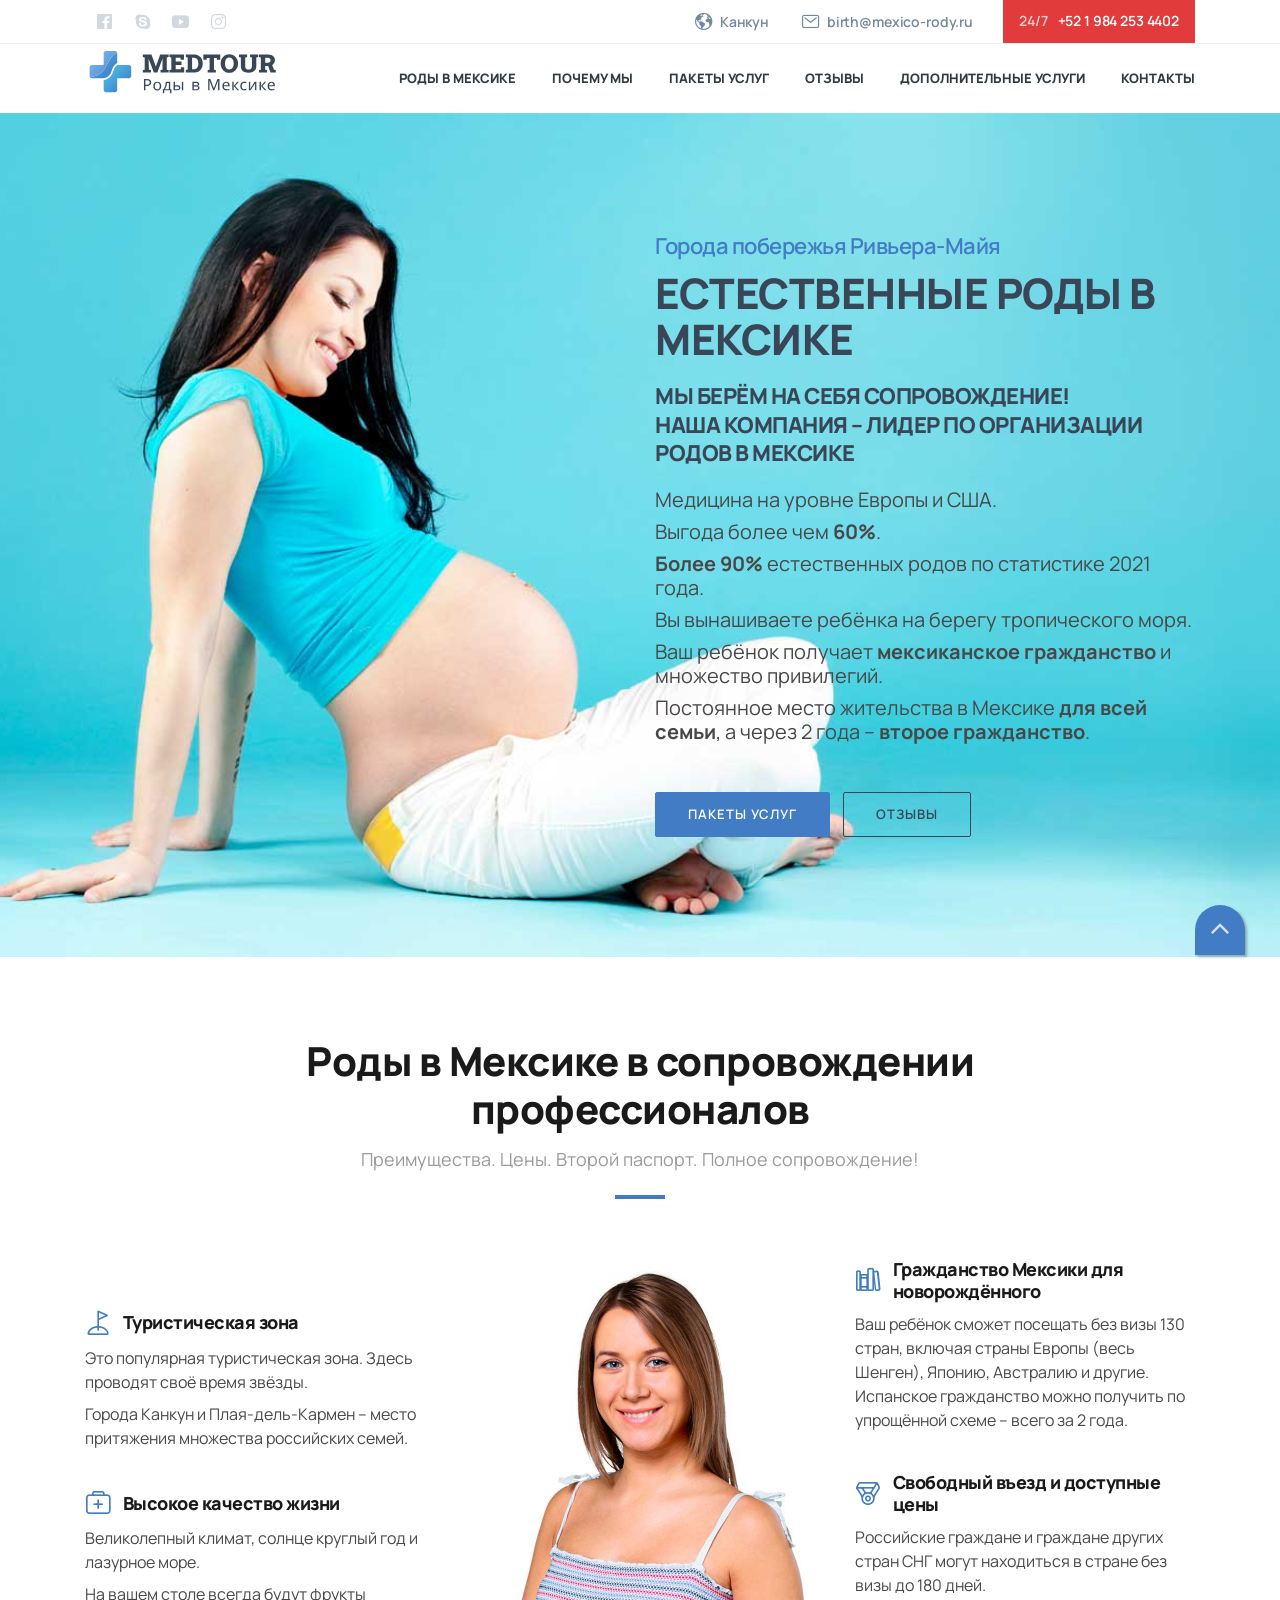
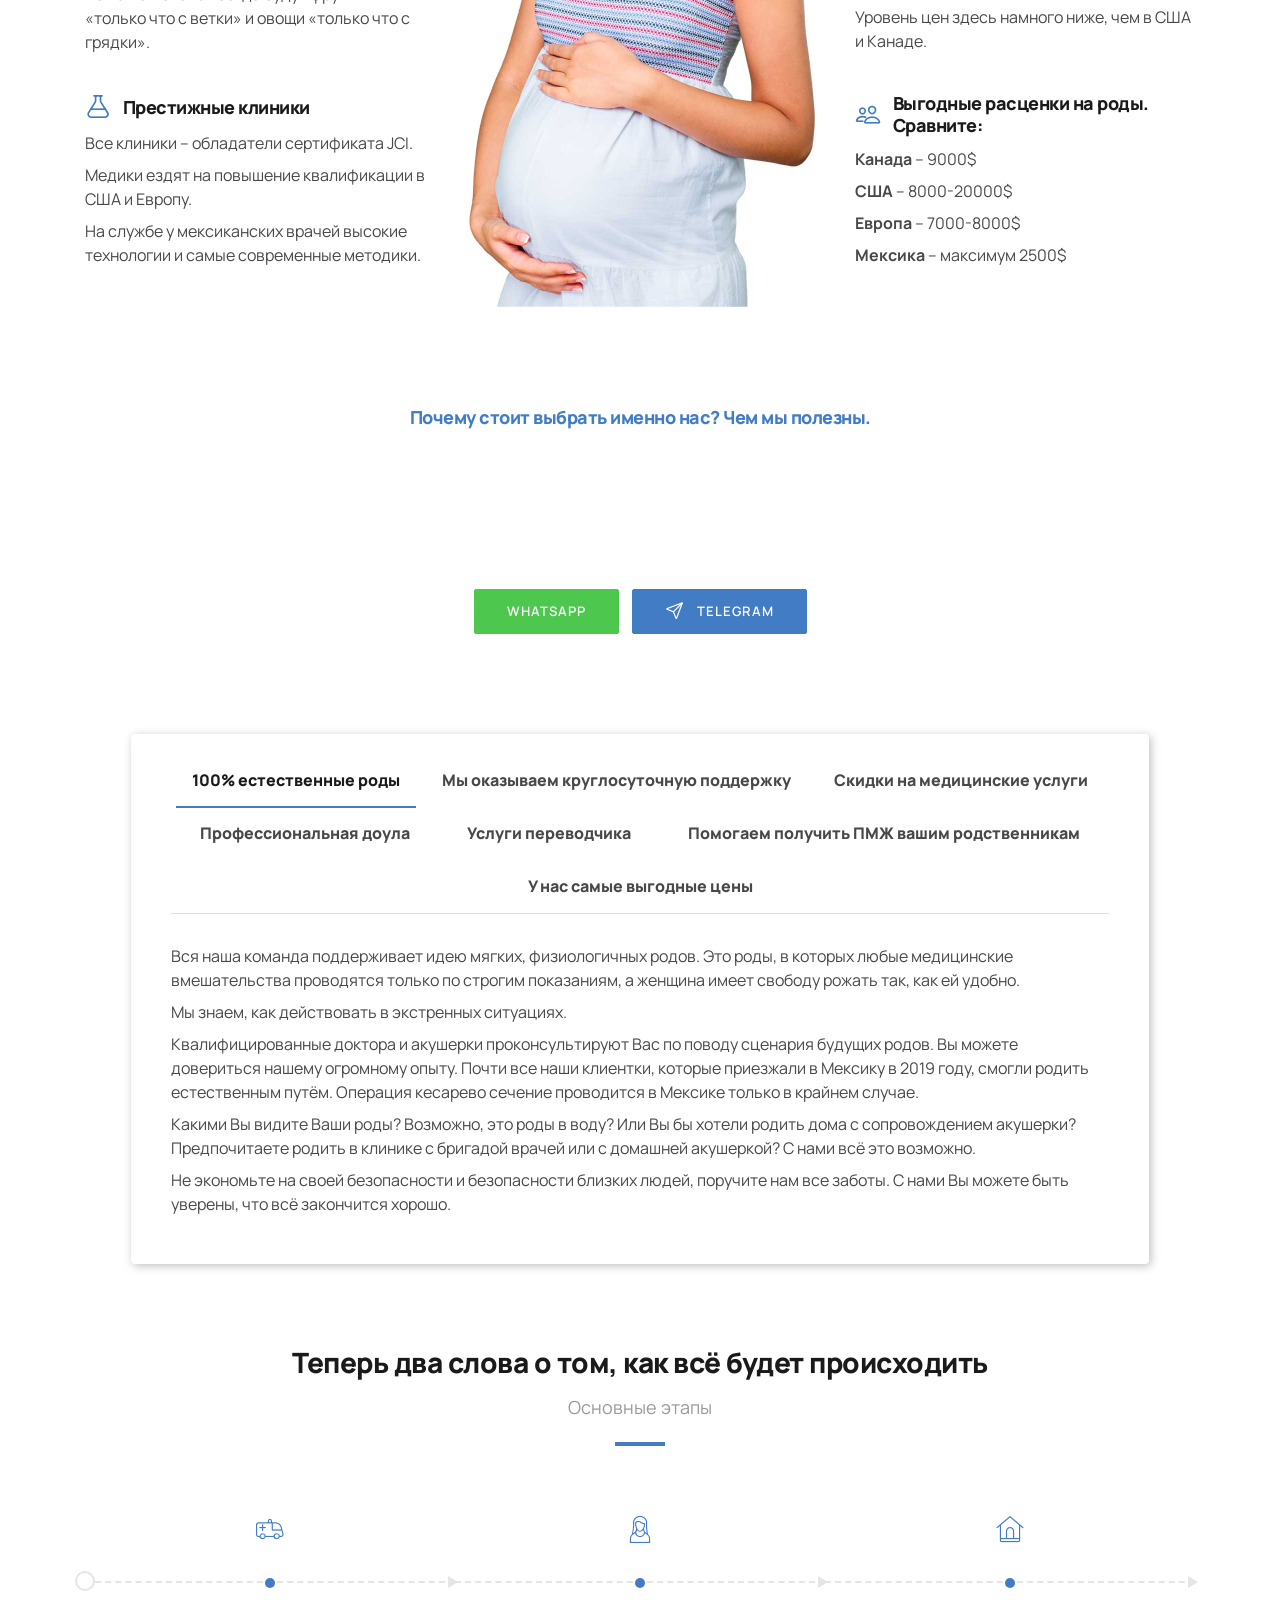
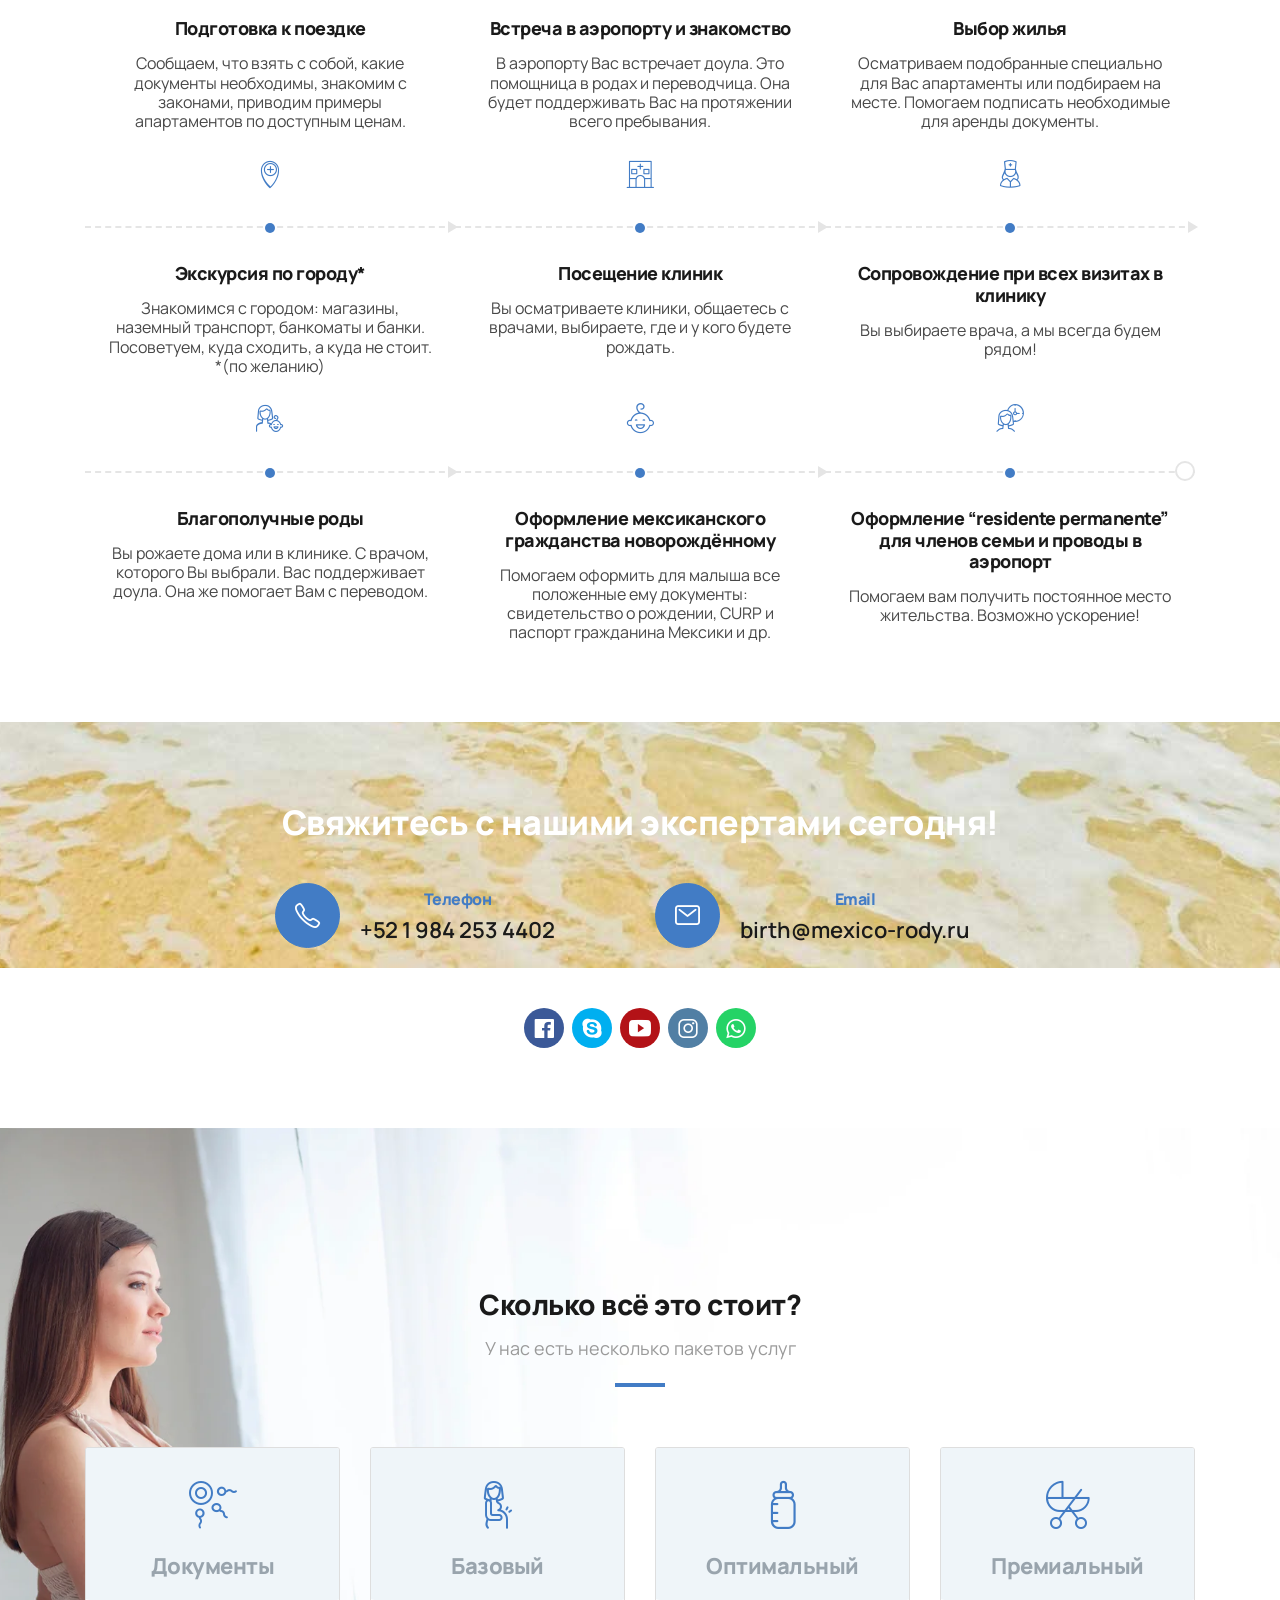
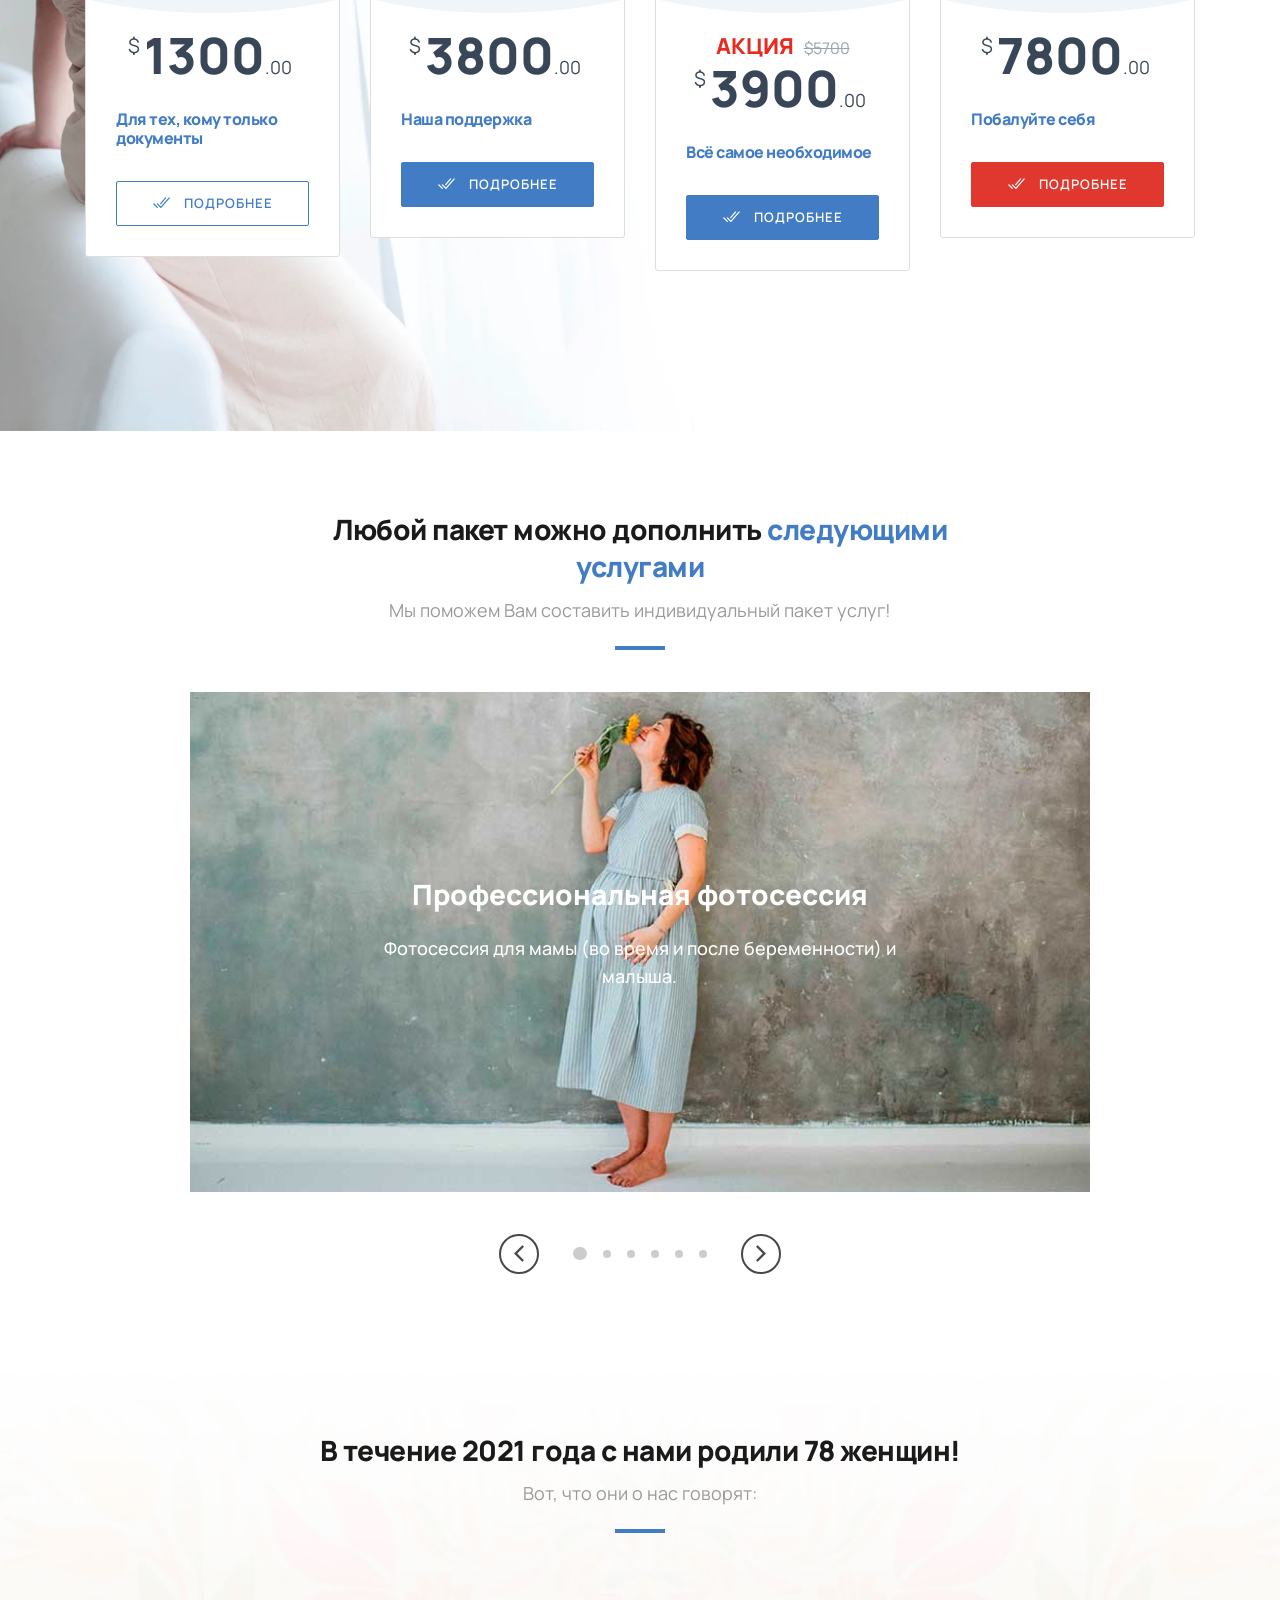
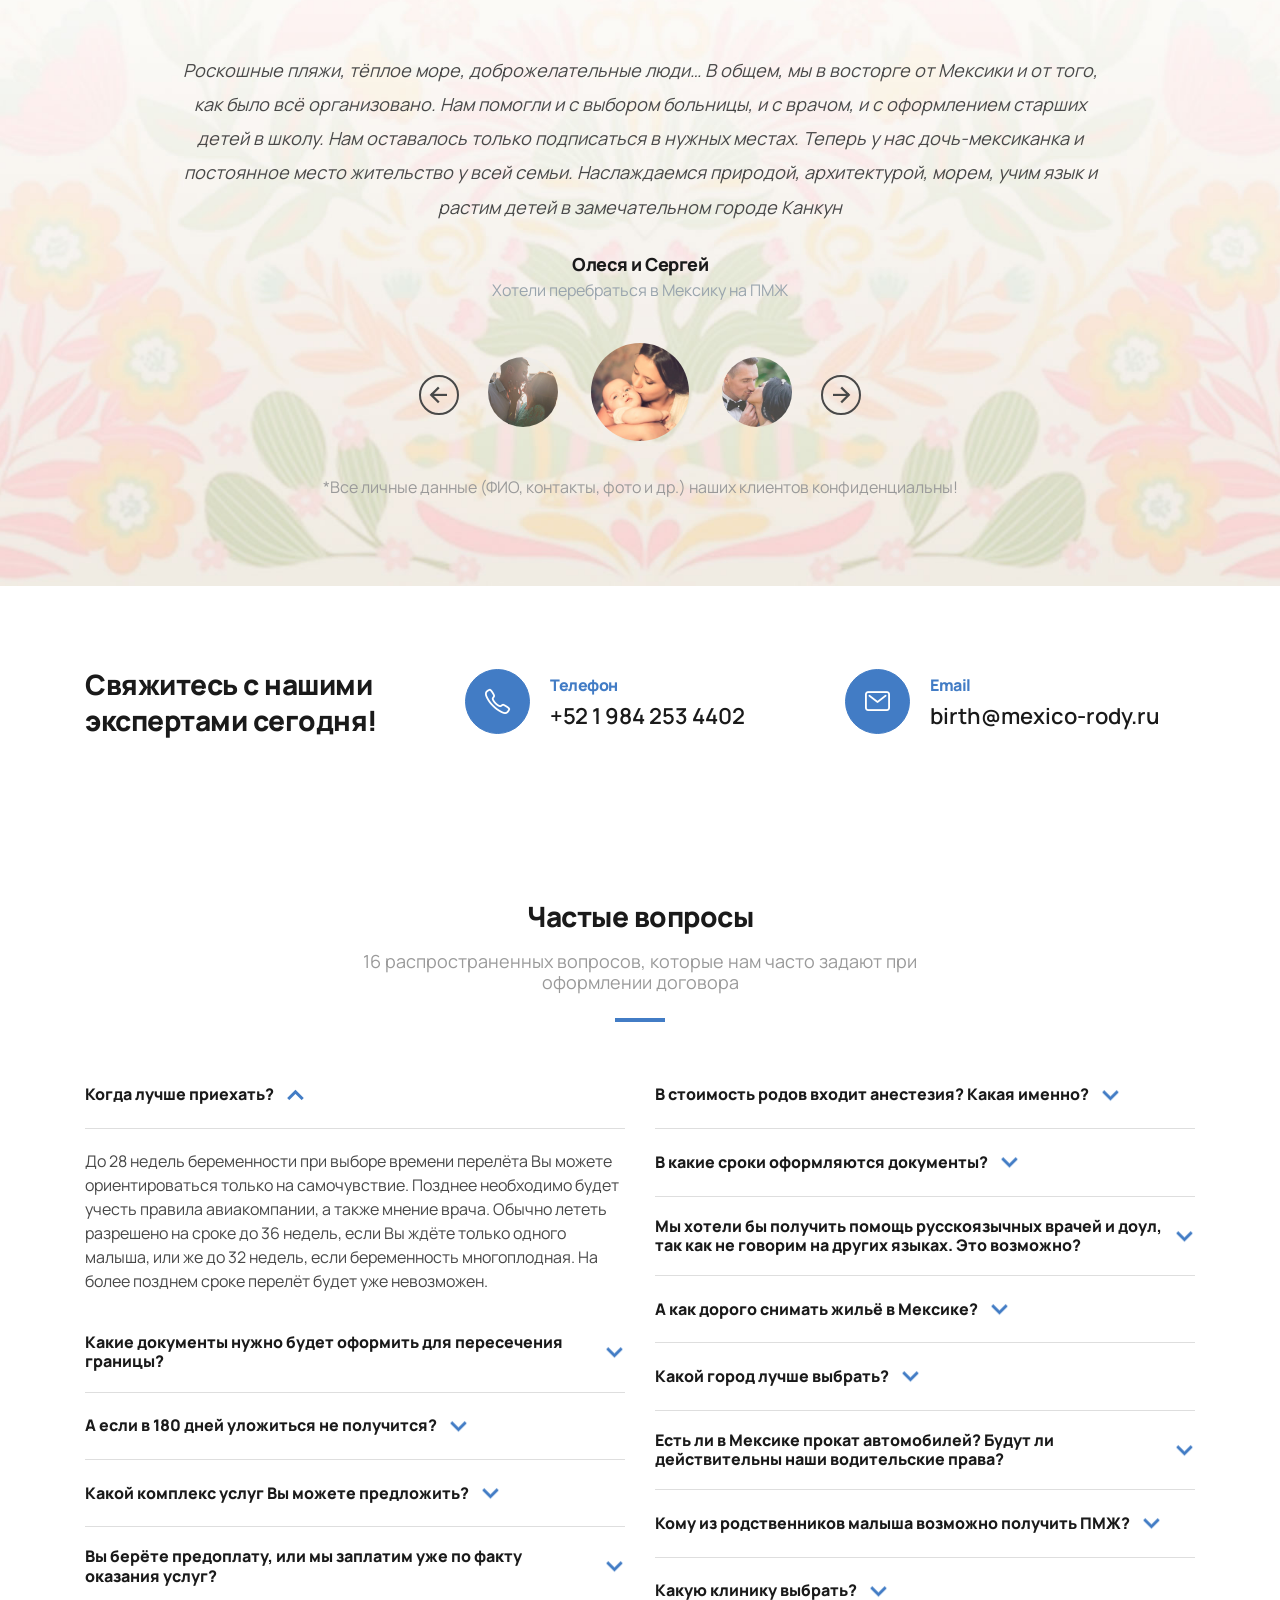
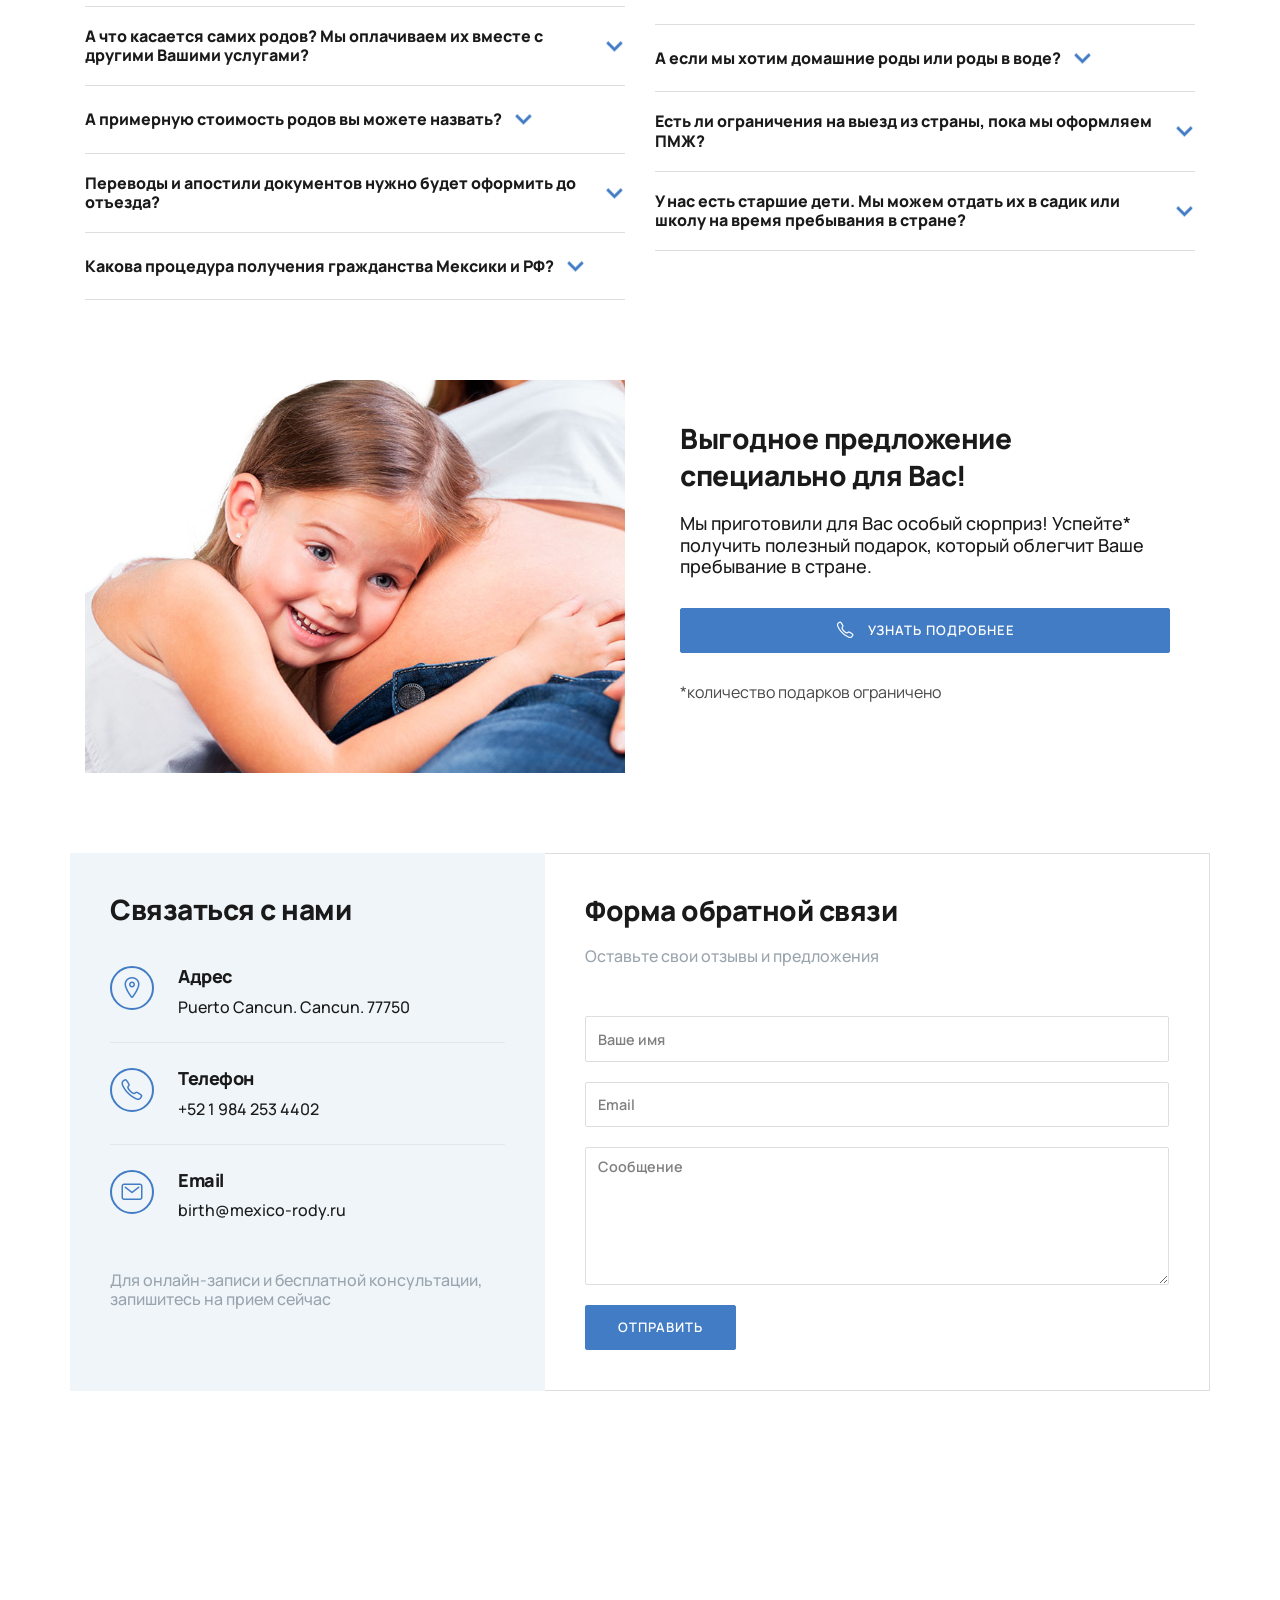
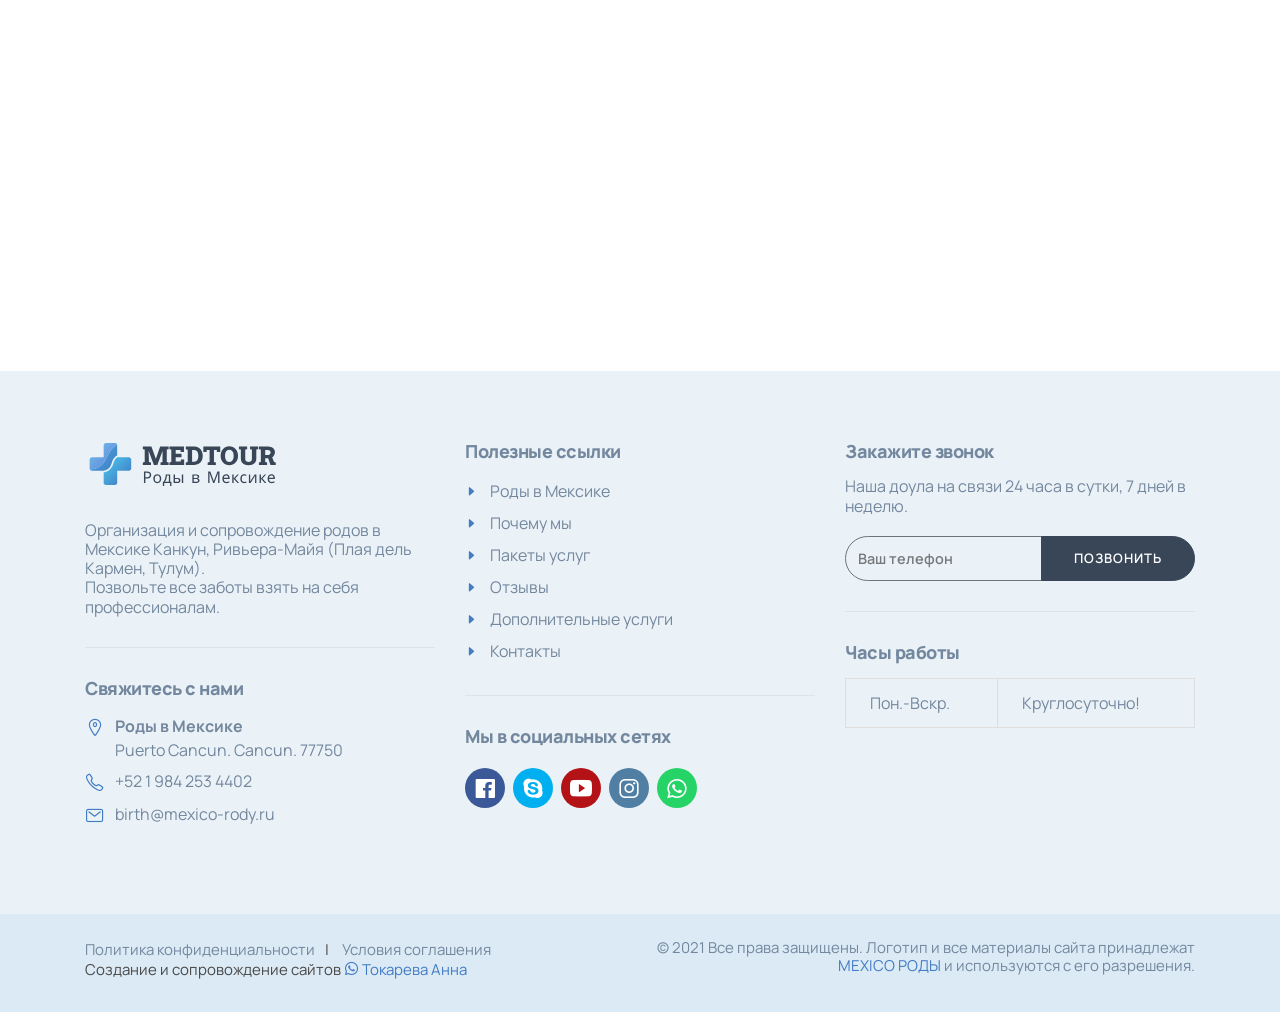
==== index.html @ f2077edb "05-02-22" ====
<!DOCTYPE html>
<html lang="ru">

<head>

	<meta charset="utf-8">
	<meta http-equiv="X-UA-Compatible" content="IE=edge">
	<meta name="viewport" content="width=device-width, initial-scale=1">
	<meta name="author" content="">

	<title>Роды в Мексике от 1300$ - Лидер по Организации Естественных Родов в Мексике</title>
	<meta name="description"
		content="Роды в Мексике - подготовка к поездке в страну, выбор врача и госпиталя. Сопровождение в получении документов. ПМЖ родителям и ребенку, рожденному в Мексике с помощью профессиональной доулы.">
	<meta name="keywords"
		content="роды в Мексике, роды в Мексике гражданство, роды в Мексике отзывы, Канкун Мексика, США Мексика">
	<link rel="canonical" href="https://mexico-rody.ru/">
	<!-- Favicon -->
	<link rel="icon" href="favicon.ico" type="image/x-icon" />
	<link rel="icon" href="favicon.svg" type=" image/svg+xml">

	<!-- Bootstrap Framework Version 4.5.3 -->
	<link href="css/bootstrap.min.css" type="text/css" rel="stylesheet">

	<!-- Ion Icons Version 5.1.0 -->
	<link href="css/ionicons.css" type="text/css" rel="stylesheet">

	<!-- Medical Icons -->
	<link href="css/medwise-icons.css" type="text/css" rel="stylesheet">

	<!-- Stylesheets -->
	<link href="css/vendors.min.css" type="text/css" rel="stylesheet">
	<link href="css/Uncompressed/style.css" type="text/css" rel="stylesheet" id="style">
	<link href="css/Uncompressed/components.css" type="text/css" rel="stylesheet" id="components">

	<!--Google Fonts-->
	<link rel="preconnect" href="https://fonts.gstatic.com">
	<link href="https://fonts.googleapis.com/css2?family=Manrope:wght@300;400;600;800&display=swap" rel="stylesheet">

	<meta name="google-site-verification" content="OhOZBxluaUDvQT8xboTjIR0XSG-fYfLsEIAY7kYPZqc" />
	<!-- Yandex.Metrika counter -->
	<script type="text/javascript">
		(function (m, e, t, r, i, k, a) {
			m[i] = m[i] || function () { (m[i].a = m[i].a || []).push(arguments) };
			m[i].l = 1 * new Date(); k = e.createElement(t), a = e.getElementsByTagName(t)[0], k.async = 1, k.src = r, a.parentNode.insertBefore(k, a)
		})
			(window, document, "script", "https://mc.yandex.ru/metrika/tag.js", "ym");

		ym(87265035, "init", {
			clickmap: true,
			trackLinks: true,
			accurateTrackBounce: true,
			webvisor: true
		});
	</script>
	<noscript>
		<div><img src="https://mc.yandex.ru/watch/87265035" style="position:absolute; left:-9999px;" alt="" /></div>
	</noscript>
	<!-- /Yandex.Metrika counter -->
</head>

<body>

	<div class="loader-backdrop">
		<!-- Loader -->
		<div class="loader">
			<i class="ion-heart-outline"></i>
		</div>
	</div>

	<header class="header-1">
		<!-- Header -->
		<div class="topbar">
			<!-- Topbar -->
			<div class="container-lg">
				<div class="row no-gutters">
					<div class="col-md-12">
						<div class="topbar-items">
							<ul class="topbar-social d-none d-lg-inline-flex">
								<li><a href=""><i class="ion-logo-facebook"></i></a></li>
								<li><a href=""><i class="ion-logo-skype"></i></a></li>
								<li><a href=""><i class="ion-logo-youtube"></i></a></li>
								<li><a href=""><i class="ion-logo-instagram"></i></a></li>
							</ul>
							<ul class="widgets">
								<li class="region-widget d-none d-lg-inline-flex"><i class="ion-earth"></i> Канкун</li>
								<li class="email-widget d-none d-lg-inline-flex"><i class="ion-mail-outline"></i> birth@mexico-rody.ru
								</li>
								<li class="emergency-widget">
									<h4 class="emergency">
										<!-- Emergency Number -->
										<span class="sub-text">24/7</span>
										<span class="number">+52 1 984 253 4402</span><br />
									</h4>
								</li>
							</ul>
						</div>
					</div>
				</div>
			</div>
		</div>

		<nav class="navbar navbar-expand-lg sticky-nav">
			<!-- Navigation Bar -->
			<div class="container">
				<a class="navbar-brand" href="/">
					<img src="img/logo-medtour.svg" alt="" class="logo"> <!-- Replace with your Logo -->
				</a>

				<button class="navbar-toggler collapsed" type="button" data-toggle="collapse" data-target="#main-navigation">
					<span class="navbar-toggler-icon">
						<!-- Mobile Menu Toggle -->
						<span class="one"></span>
						<span class="two"></span>
						<span class="three"></span>
					</span>
				</button>

				<div class="navbar-collapse collapse" id="main-navigation">
					<!-- Main Menu -->
					<ul class="navbar-nav">
						<li class="nav-item has-menu"><a href="#birth-in-mexico">Роды в Мексике</a></li>
						<li class="nav-item has-menu"><a href="#about">Почему мы</a></li>
						<li class="nav-item has-menu"><a href="#price">Пакеты услуг</a></li>
						<li class="nav-item has-menu"><a href="#reviews">Отзывы</a></li>
						<li class="nav-item has-menu"><a href="#services">Дополнительные услуги</a></li>
						<li class="nav-item has-menu"><a href="#contacts">Контакты</a></li>
					</ul>
				</div>
			</div>
		</nav>
	</header>

	<!-- Оффер -->
	<div class="pt-120 pb-120"
		style="background-image: url(img/rody/rody-6.jpg); background-size: cover; background-position: center center">
		<div class="container">
			<div class="row justify-content-end">
				<div class="col-lg-6">
					<h4 class="heading text-primary font-semi-bold font-6 mb-10">Города побережья Ривьера-Майя</h4>
					<h3 class="heading font-bold text-secondary text-lh-2 font-16 mb-20">ЕСТЕСТВЕННЫЕ РОДЫ В МЕКСИКЕ</h3>
					<h4 class="heading font-bold text-secondary text-lh-4 font-6 mb-20">МЫ БЕРЁМ НА СЕБЯ СОПРОВОЖДЕНИЕ!<br>
						НАША КОМПАНИЯ – ЛИДЕР ПО ОРГАНИЗАЦИИ РОДОВ В МЕКСИКЕ</h4>
					<div class="font-5 mb-0">
						<p>Медицина на уровне Европы и США.</p>
						<p>Выгода более чем <b>60%</b>.</p>
						<p><b>Более 90%</b> естественных родов по статистике 2021 года.</p>
						<p>Вы вынашиваете ребёнка на берегу тропического моря.</p>
						<p>Ваш ребёнок получает <b>мексиканское гражданство</b> и множество привилегий.</p>
						<p>Постоянное место жительства в Мексике <b>для всей семьи</b>, а через 2 года – <b>второе гражданство</b>.
						</p>
					</div>
					<a href="#price" class="btn btn-primary mt-40">Пакеты услуг</a>
					<a href="#reviews" class="btn btn-outline-secondary mt-40 ml-lg-10">Отзывы</a>
				</div>
			</div>
		</div>
	</div>

	<!-- Роды в Мексике -->
	<div class="container mt-80" id="birth-in-mexico">
		<div class="row justify-content-center">
			<div class="col-lg-8">
				<div class="heading-block">
					<h1 class="heading font-bold">Роды в Мексике в сопровождении профессионалов</h1>
					<p class="sub-heading">Преимущества. Цены. Второй паспорт. Полное сопровождение!</p>
				</div>
			</div>
		</div>
		<div class="row justify-content-between align-items-end">
			<div class="col-lg-4 mt-20">
				<div class="feature-box pr-lg-10">
					<div class="text">
						<h5 class="heading font-bold mb-10"><i class="ion-golf-outline text-primary icon-left"></i> Туристическая
							зона</h5>
						<p>Это популярная туристическая зона. Здесь проводят своё время звёзды. </p>
						<p>Города Канкун и Плая-дель-Кармен –
							место притяжения
							множества российских семей.</p>

					</div>
				</div>
				<div class="feature-box pr-lg-10 mt-40">
					<div class="text">
						<h5 class="heading font-bold mb-10"><i class="ion-medkit-outline text-primary icon-left"></i> Высокое
							качество жизни</h5>
						<p>Великолепный климат, солнце круглый год и лазурное море. </p>
						<p>На вашем столе всегда будут фрукты «только что с ветки» и овощи «только что с грядки». </p>
					</div>
				</div>
				<div class="feature-box pr-lg-10 mt-40">
					<div class="text">
						<h5 class="heading font-bold mb-10">

							<i class="ion-flask-outline text-primary icon-left"></i> Престижные клиники
						</h5>
						<p>Все клиники – обладатели сертификата JCI.</p>

						<p>Медики ездят на повышение квалификации в США и Европу.</p>
						<p class="p-mb-40">На службе у мексиканских врачей высокие технологии и самые современные методики. </p>
					</div>
				</div>
			</div>
			<div class="col-lg-4  mt-20 d-none d-lg-block">
				<img src="img/rody/rody-24.jpg" class="img-fluid" alt="">
			</div>
			<div class="col-lg-4 mt-20">
				<div class="feature-box pl-lg-10">
					<div class="text">
						<h5 class="heading font-bold mb-10"><i class="ion-library-outline text-primary icon-left"></i> Гражданство
							Мексики для новорождённого</h5>
						<p>Ваш ребёнок сможет посещать без визы 130 стран, включая страны Европы
							(весь Шенген), Японию, Австралию и другие. Испанское гражданство можно получить по упрощённой схеме –
							всего за 2 года.</p>
					</div>
				</div>
				<div class="feature-box pl-lg-10 mt-40">
					<div class="text">
						<h5 class="heading font-bold mb-10"><i class="ion-medal-outline text-primary icon-left"></i> Свободный въезд
							и доступные цены</h5>
						<p>Российские граждане и граждане других стран СНГ могут находиться в стране без визы до 180 дней. </p>
						<p>Уровень цен здесь намного ниже, чем в США и Канаде. </p>

					</div>
				</div>
				<div class="feature-box pl-lg-10 mt-40">
					<div class="text">
						<h5 class="heading font-bold mb-10"><i class="ion-people-outline text-primary icon-left"></i> Выгодные
							расценки на роды. Сравните:</h5>
						<p><b>Канада</b> – 9000$</p>
						<p><b>США</b> – 8000-20000$</p>
						<p><b>Европа</b> – 7000-8000$</p>
						<p class="p-mb-40"><b>Мексика</b> – максимум 2500$ </p>
					</div>
				</div>
			</div>
		</div>
	</div>

	<!-- Почему мы -->
	<div class="pt-100 pb-120" id="about" data-speed="2"
		style="background-image: url(img/rody/rody-14.jpg); background-size: cover; background-position: center center; background-attachment: fixed">
		<div class="container">
			<div class="row justify-content-center">
				<div class="col-lg-8 text-center pb-40">
					<p class="h5 heading text-primary font-bold">Почему стоит выбрать именно нас? Чем мы полезны.</p>
					<h3 class="heading font-bold font-14 text-white text-lh-5 mb-40">Почему будущие мамы выбирают именно нас?
					</h3>
					<a href="https://wa.me/5219842534402/?text=%D0%97%D0%B4%D1%80%D0%B0%D0%B2%D1%81%D1%82%D0%B2%D1%83%D0%B9%D1%82%D0%B5!%20%D0%9C%D0%BD%D0%B5%20%D0%BD%D0%B5%D0%BE%D0%B1%D1%85%D0%BE%D0%B4%D0%B8%D0%BC%D0%B0%20%D0%BA%D0%BE%D0%BD%D1%81%D1%83%D0%BB%D1%8C%D1%82%D0%B0%D1%86%D0%B8%D1%8F."
						class="btn btn-success" target="_blank">WhatsApp</a>
					<a href="https://telegram.im/@mexicoimmigration" target="_blank" class="btn btn-primary ml-10"><i
							class="ion-paper-plane-outline icon-left"></i>telegram</a>
				</div>
			</div>
		</div>
	</div>

	<div class="container mt-minus60">
		<div class="row justify-content-center no-gutters ">
			<div class="col-lg-11">
				<div class="tabs-2 pt-20 pr-40 pb-40 pl-40 bs-dark-lg bg-white rounded">
					<ul class="nav nav-tabs justify-content-around" role="tablist">
						<li class="nav-item">
							<a class="nav-link active" href="#t2body1" aria-controls="t2body1" role="tab" data-toggle="tab"
								aria-selected="true">
								100% естественные роды
							</a>
						</li>
						<li class="nav-item">
							<a class="nav-link" href="#t2body2" aria-controls="t2body2" role="tab" data-toggle="tab"
								aria-selected="false">
								Мы оказываем круглосуточную поддержку
							</a>
						</li>
						<li class="nav-item">
							<a class="nav-link" href="#t2body3" aria-controls="t2body3" role="tab" data-toggle="tab"
								aria-selected="false">
								Скидки на медицинские услуги
							</a>
						</li>
						<li class="nav-item">
							<a class="nav-link" href="#t2body4" aria-controls="t2body4" role="tab" data-toggle="tab"
								aria-selected="false">
								Профессиональная доула
							</a>
						</li>
						<li class="nav-item">
							<a class="nav-link" href="#t2body5" aria-controls="t2body5" role="tab" data-toggle="tab"
								aria-selected="false">
								Услуги переводчика
							</a>
						</li>
						<li class="nav-item">
							<a class="nav-link" href="#t2body6" aria-controls="t2body6" role="tab" data-toggle="tab"
								aria-selected="false">
								Помогаем получить ПМЖ вашим родственникам
							</a>
						</li>
						<li class="nav-item">
							<a class="nav-link" href="#t2body7" aria-controls="t2body7" role="tab" data-toggle="tab"
								aria-selected="false">
								У нас самые выгодные цены
							</a>
						</li>


					</ul>

					<div class="tab-content mt-30">
						<div role="tabpanel" class="tab-pane fade active show" id="t2body1" class="mb-20">
							<p>Вся наша команда поддерживает идею мягких, физиологичных родов. Это роды, в которых любые медицинские
								вмешательства проводятся только по строгим показаниям, а женщина имеет свободу рожать так, как ей
								удобно.</p>
							<p> Мы знаем, как действовать в экстренных ситуациях.</p>
							<p>Квалифицированные доктора и акушерки проконсультируют Вас по поводу сценария будущих родов. Вы можете
								довериться нашему огромному опыту. Почти все наши клиентки, которые приезжали в Мексику в 2019 году,
								смогли родить естественным путём. Операция кесарево сечение проводится в Мексике только в крайнем
								случае. </p>
							<p>Какими Вы видите Ваши роды? Возможно, это роды в воду? Или Вы бы хотели родить дома с сопровождением
								акушерки? Предпочитаете родить в клинике с бригадой врачей или с домашней акушеркой? С нами всё это
								возможно.</p>
							<p>Не экономьте на своей безопасности и безопасности близких людей, поручите нам все заботы. С нами Вы
								можете быть уверены, что всё закончится хорошо. </p>
						</div>
						<div role="tabpanel" class="tab-pane fade" id="t2body2" class="mb-20">

							<p>Мы поможем Вам решить любые проблемы и будем с Вашей семьёй 24 часа, 7 дней в неделю. Мы всегда быстро
								реагируем и отвечаем на телефонные звонки.</p>
							<p>Наше сотрудничество начнётся ещё до Вашего прилёта. От нас Вы получите исчерпывающую информацию обо
								всех юридических и бюрократических аспектах поездки, начиная от получения электронного разрешения,
								заполнения миграционной карты и поведения на границе, заканчивая тонкостями оформления ПМЖ и гражданства
								и размером госпошлин. С нами Вы можете быть уверены, что у Вас не будет проблем с въездом в Мексику и
								пребыванием в новой для Вас стране.</p>
						</div>
						<div role="tabpanel" class="tab-pane fade mb-20" id="t2body3">
							<p>Позаботимся мы и о финансовой составляющей. С нами Вы можете быть спокойны за свой бюджет. Мы поможем
								найти самые выгодные предложения и предложим скидки на медицинские услуги. Вы можете попросить нас о
								скидке даже в том случае, если не будете оплачивать наши услуги по сопровождению. </p>
							<p>
								Также мы поможем Вам найти жильё в Канкуне и Плая-дель-Кармен по самым доступным ценам (начиная от 7000
								долларов).
							</p>
						</div>
						<div role="tabpanel" class="tab-pane fade mb-20" id="t2body4">
							<p>Почувствовать нашу поддержку особенно легко благодаря помощи доул, квалифицированных помощниц, которые
								будут с Вами на всех этапах Вашей поездки и, прежде всего, во время родов. </p>
						</div>
						<div role="tabpanel" class="tab-pane fade mb-20" id="t2body5">
							<p>В комплекс услуг, которые мы предоставляем, уже включены услуги переводчика.
							</p>
						</div>

						<div role="tabpanel" class="tab-pane fade mb-20" id="t2body6">
							<p>В базовый пакет услуг входит помощь с оформлением ПМЖ для Вас и всей семьи. Возможно ускоренное
								получение residencia permanente за 5 дней. </p>
							<p>Работаем официально и по договору.</p>
						</div>
						<div role="tabpanel" class="tab-pane fade mb-20" id="t2body7">
							<p>Мы предлагаем пройти весь процесс без лишних переживаний! Работа ведётся только официально, с
								заключением контракта. У нас лучшее соотношение цена-качество. Цены на услуги, которые мы предлагаем,
								окончательные, без изменений и доплат. И никаких звёздочек в договоре! </p>
							<p>Превосходный уровень сервиса и профессионализма. Наша поддержка на всех этапах и помощь
								квалифицированных специалистов, оформление всех необходимых документов без задержек, а самое главное,
								именно те роды, о которых Вы мечтали. </p>
							<p>Вы доверяете нам самое дорогое – и мы приложим все усилия, чтобы Вас не подвести.</p>
						</div>


					</div>
				</div>
			</div>
		</div>
	</div>

	<!-- Как все происходит -->
	<div class="container mt-80 mb-80">
		<div class="row justify-content-center">
			<div class="col-lg-8">
				<div class="heading-block">
					<h3 class="heading font-bold text-lh-4">Теперь два слова о том, как всё будет происходить</h3>
					<p class="sub-heading">Основные этапы</p>
				</div>
			</div>
		</div>
		<div class="row no-gutters">
			<div class="col-lg-4 mt-20">
				<div class="process-box-1 first">
					<div class="process-box-header">
						<i class="mw-ambulance icon"></i>
					</div>
					<div class="process-box-body">
						<h5 class="heading font-bold">Подготовка к поездке</h5>
						<p class="mb-0">Сообщаем, что взять с собой, какие документы необходимы, знакомим с законами, приводим
							примеры апартаментов по доступным ценам.</p>
					</div>
				</div>
			</div>
			<div class="col-lg-4 mt-20">
				<div class="process-box-1">
					<div class="process-box-header">
						<i class="mw-medical-helper icon"></i>
					</div>
					<div class="process-box-body">
						<h5 class="heading font-bold">Встреча в аэропорту и знакомство</h5>
						<p class="mb-0">В аэропорту Вас встречает доула.
							Это помощница в родах и переводчица.
							Она будет поддерживать Вас
							на протяжении всего пребывания.</p>
					</div>
				</div>
			</div>
			<div class="col-lg-4 mt-20">
				<div class="process-box-1">
					<div class="process-box-header">
						<i class="mw-dog-house icon"></i>
					</div>
					<div class="process-box-body">
						<h5 class="heading font-bold">Выбор жилья</h5>
						<p class="mb-0">Осматриваем подобранные
							специально для Вас апартаменты
							или подбираем на месте.
							Помогаем подписать необходимые
							для аренды документы.
						</p>
					</div>
				</div>
			</div>
			<div class="col-lg-4 mt-20">
				<div class="process-box-1">
					<div class="process-box-header">
						<i class="mw-hospital-location icon"></i>
					</div>
					<div class="process-box-body">
						<h5 class="heading font-bold">Экскурсия по городу*</h5>
						<p class="mb-0">Знакомимся с городом: магазины,
							наземный транспорт, банкоматы и
							банки. Посоветуем, куда
							сходить, а куда не стоит. *(по желанию)
						</p>
					</div>
				</div>
			</div>
			<div class="col-lg-4 mt-20">
				<div class="process-box-1">
					<div class="process-box-header">
						<i class="mw-hospital icon"></i>
					</div>
					<div class="process-box-body">
						<h5 class="heading font-bold">Посещение клиник</h5>
						<p class="mb-0">Вы осматриваете клиники, общаетесь с врачами,
							выбираете, где и у кого будете рождать.
						</p>
					</div>
				</div>
			</div>
			<div class="col-lg-4 mt-20">
				<div class="process-box-1">
					<div class="process-box-header">
						<i class="mw-nurse icon"></i>
					</div>
					<div class="process-box-body">
						<h5 class="heading font-bold">Сопровождение при всех визитах в клинику</h5>
						<p class="mb-0">Вы выбираете врача, а мы всегда будем рядом!</p>
					</div>
				</div>
			</div>
			<div class="col-lg-4 mt-20">
				<div class="process-box-1">
					<div class="process-box-header">
						<i class="mw-mother-baby icon"></i>
					</div>
					<div class="process-box-body">
						<h5 class="heading font-bold">Благополучные роды</h5>
						<p class="mb-0">Вы рожаете дома или в клинике.
							С врачом, которого Вы выбрали.
							Вас поддерживает доула.
							Она же помогает Вам с переводом.
						</p>
					</div>
				</div>
			</div>
			<div class="col-lg-4 mt-20">
				<div class="process-box-1">
					<div class="process-box-header">
						<i class="mw-baby icon"></i>
					</div>
					<div class="process-box-body">
						<h5 class="heading font-bold">Оформление мексиканского гражданства новорождённому</h5>
						<p class="mb-0">Помогаем оформить для малыша все положенные
							ему документы: свидетельство о рождении, CURP
							и паспорт гражданина Мексики и др.
						</p>
					</div>
				</div>
			</div>
			<div class="col-lg-4 mt-20">
				<div class="process-box-1 last">
					<div class="process-box-header">
						<i class="mw-female-appointment icon"></i>
					</div>
					<div class="process-box-body">
						<h5 class="heading font-bold">Оформление “residente permanente” для членов семьи и проводы в аэропорт</h5>
						<p class="mb-0">Помогаем вам получить постоянное место жительства.
							Возможно ускорение!
						</p>
					</div>
				</div>
			</div>
			<!-- <div class="col-lg-3 mt-20">
				<div class="process-box-1 last">
					<div class="process-box-header">
						<i class="mw-ambulance icon"></i>
					</div>
					<div class="process-box-body">
						<h5 class="heading font-bold">Проводы в аэропорт
						</h5>
						<p class="mb-0">Слезы расставания.</p>
					</div>
				</div>
			</div> -->
		</div>
	</div>

	<div class="pt-80 pb-80 parallax" data-speed="1.2"
		style="background-image:url('img/rody/rody-13.jpg'); background-repeat: no-repeat; background-position: center center; background-size: cover">
		<div class="container">
			<div class="row">
				<div class="col-lg-12 text-center">
					<h2 class="heading font-bold text-white mb-20">Свяжитесь с нашими экспертами сегодня!</h2>

					<div class="row d-flex justify-content-center mb-60">

						<div class="col-lg-4 mt-20 d-flex align-items-center">
							<i class="ion-call-outline icon icon-primary icon-round icon-3x mr-20"></i>
							<div>
								<h6 class="heading font-bold mb-10 text-primary">Телефон</h6>
								<p class="mb-0 h4 font-semi-bold text-lh-1">+52 1 984 253 4402</p>
							</div>
						</div>
						<div class="col-lg-4 mt-20 d-flex align-items-center">
							<i class="ion-mail-outline icon icon-primary icon-round icon-3x mr-20"></i>
							<div>
								<h6 class="heading font-bold mb-10 text-primary">Email</h6>
								<p class="mb-0 h4 font-semi-bold text-lh-1">birth@mexico-rody.ru</p>
							</div>
						</div>
					</div>



					<ul class="social social-round social-2x justify-content-center mt-20">
						<li><a class="facebook" href=""><i class="ion-logo-facebook"></i></a></li>
						<li><a class="skype" href=""><i class="ion-logo-skype"></i></a></li>
						<li><a class="youtube" href=""><i class="ion-logo-youtube"></i></a></li>
						<li><a class="instagram" href=""><i class="ion-logo-instagram"></i></a></li>
						<li><a class="whatsapp"
								href="https://wa.me/5219842534402/?text=%D0%97%D0%B4%D1%80%D0%B0%D0%B2%D1%81%D1%82%D0%B2%D1%83%D0%B9%D1%82%D0%B5!%20%D0%9C%D0%BD%D0%B5%20%D0%BD%D0%B5%D0%BE%D0%B1%D1%85%D0%BE%D0%B4%D0%B8%D0%BC%D0%B0%20%D0%BA%D0%BE%D0%BD%D1%81%D1%83%D0%BB%D1%8C%D1%82%D0%B0%D1%86%D0%B8%D1%8F."
								target="_blank"><i class="ion-logo-whatsapp"></i></a></li>
					</ul>

				</div>
			</div>
		</div>
	</div>

	<!-- Прайс -->
	<div class="pt-80 pb-80" id="price"
		style="background-image: url(img/mexico-4.webp); background-position: center top; background-size: cover">
		<div class="container mt-80 mb-80">
			<div class="row justify-content-center">
				<div class="col-lg-8">
					<div class="heading-block">
						<h3 class="heading font-bold">Сколько всё это стоит?</h3>
						<p class="sub-heading">У нас есть несколько пакетов услуг</p>
					</div>
				</div>
			</div>
			<div class="row">
				<div class="col-lg-3 mt-20">
					<div class="pricing-box-1" style=" background: #fff;">
						<div class="pricing-icon">
							<i class="mw-sperm"></i>
						</div>
						<div class="header">
							<h5 class="heading font-bold font-6 text-muted mb-50">Документы</h5>
							<div class="price text-secondary">
								<span class="price-currency">$</span>
								<span class="price-fig">1300<small>.00</small></span>

							</div>
						</div>
						<div class="body">
							<h6 class="heading text-primary font-bold">Для тех, кому только документы</h6>

							<div class="text-center">
								<button type="button" class="btn btn-outline-primary btn-block mt-20" data-toggle="modal"
									data-target="#modal-doc"><i class="ion-checkmark-done-outline icon-left"></i>Подробнее</button>
							</div>
						</div>
					</div>
				</div>
				<div class="col-lg-3 mt-20">
					<div class="pricing-box-1" style=" background: #fff;">
						<div class="pricing-icon">
							<i class="mw-pregnant"></i>
						</div>
						<div class="header">
							<h5 class="heading font-bold font-6 text-muted mb-50">Базовый</h5>
							<div class="price text-secondary">
								<span class="price-currency">$</span>
								<span class="price-fig">3800<small>.00</small></span>
							</div>
						</div>
						<div class="body">
							<h6 class="heading text-primary font-bold">Наша поддержка</h6>

							<div class="text-center">
								<button type="button" class="btn btn-primary btn-block mt-20" data-toggle="modal"
									data-target="#modal-base"><i class="ion-checkmark-done-outline icon-left"></i>Подробнее</button>
							</div>
						</div>
					</div>
				</div>
				<div class="col-lg-3 mt-20">

					<div class="pricing-box-1" style=" background: #fff;">
						<div class="pricing-icon">
							<i class="mw-milk-bottle"></i>
						</div>

						<div class="header">

							<h5 class="heading font-bold font-6 text-muted mb-50">Оптимальный</h5>
							<div><span class="text-danger font-style-1 font-6 font-bold mr-10">АКЦИЯ</span><del
									class="text-muted">$5700</del>
							</div>
							<div class="price text-secondary">

								<span class="price-currency">$</span>
								<span class="price-fig">3900<small>.00</small></span>
							</div>

						</div>
						<div class="body">
							<h6 class="heading text-primary font-bold">Всё самое необходимое</h6>

							<div class="text-center">
								<button type="button" class="btn btn-primary btn-block mt-20" data-toggle="modal"
									data-target="#modal-optimal"><i class="ion-checkmark-done-outline icon-left"></i>Подробнее</button>

							</div>
						</div>
					</div>
				</div>
				<div class="col-lg-3 mt-20">
					<div class="pricing-box-1" style=" background: #fff;">
						<div class="pricing-icon">
							<i class="mw-stroller"></i>
						</div>
						<div class="header">
							<h5 class="heading font-bold font-6 text-muted mb-50">Премиальный</h5>
							<div class="price text-secondary">
								<span class="price-currency">$</span>
								<span class="price-fig">7800<small>.00</small></span>
							</div>
						</div>
						<div class="body">
							<h6 class="heading text-primary font-bold">Побалуйте себя</h6>
							<div class="text-center">
								<button type="button" class="btn btn-danger btn-block mt-20" data-toggle="modal"
									data-target="#modal-premium"><i class="ion-checkmark-done-outline icon-left"></i>Подробнее</button>
							</div>
						</div>
					</div>
				</div>
			</div>
		</div>
	</div>

	<!-- Дополнительные услуги -->
	<div class="container mt-80 mb-80" id="services">
		<div class="row justify-content-center">
			<div class="col-lg-8">
				<div class="heading-block">
					<h3 class="heading font-bold text-lh-4">Любой пакет можно дополнить <span class="text-primary">следующими
							услугами</span></h3>
					<p class="sub-heading">Мы поможем Вам составить индивидуальный пакет услуг!</p>
				</div>
			</div>
		</div>
		<div class="row justify-content-center">
			<div class="col-lg-10">
				<div class="flexible-slider" data-items="1" data-arrows="true" data-dots="true">
					<div class="slider-items">
						<div class="item">
							<!-- Slide -->
							<div class="row no-gutters align-items-center justify-content-center min-h-500"
								style="background-image: url(img/rody/photo/photo-2.jpg); background-repeat: no-repeat; background-position: center center; background-size: cover">
								<div class="col-lg-8 text-center pl-20 pr-20">

									<h3 class="text-white font-bold">Профессиональная фотосессия</h3>
									<h5 class="text-white text-lh-7">Фотосессия для мамы (во время и после беременности) и малыша.</h5>
								</div>
							</div>
						</div>

						<div class="item">
							<!-- Slide -->
							<div class="row no-gutters justify-content-end min-h-500"
								style="background-image: url(img/rody/photo/photo-3.jpg); background-repeat: no-repeat; background-position: center center; background-size: cover">
								<div class="col-lg-6 pt-120 pb-100 pl-60 pr-60">
									<h2 class="heading font-bold text-lh-4 mb-20">Шопинг!
									</h2>
									<p class="h4 text-wb-tr">Организация шопинга: вещи для мамы, малыша, покупка сувениров и так далее.
									</p>

								</div>
							</div>
						</div>

						<div class="item">
							<!-- Slide -->
							<div class="row no-gutters justify-content-end min-h-500"
								style="background-image: url(img/rody/photo/photo-4.jpg); background-repeat: no-repeat; background-position: center center; background-size: cover">
								<div class="col-lg-6 pt-120 pb-100 pl-60 pr-60">
									<h2 class="heading font-bold text-white text-lh-4 mb-20">Курсы испанского языка
									</h2>
									<p class="h4 text-white text-on991-b text-wb-tr">Хотите выучить испанский?<br>
										- ¡Ningún problema!
									</p>
								</div>
							</div>
						</div>

						<div class="item">
							<!-- Slide -->
							<div class="row no-gutters justify-content-start min-h-500"
								style="background-image: url(img/rody/photo/photo-5.jpg); background-repeat: no-repeat; background-position: center center; background-size: cover">
								<div class="col-lg-6 pt-120 pb-100 pl-60 pr-60">
									<h2 class="heading font-bold text-lh-4 mb-20">Аренда/покупка автомобиля
									</h2>
									<p class="h4 text-wb-tr">Поможем купить/продать автомобиль или взять в аренду</p>
								</div>
							</div>
						</div>

						<div class="item">
							<!-- Slide -->
							<div class="row no-gutters justify-content-end min-h-500"
								style="background-image: url(img/rody/photo/photo-6.jpg); background-repeat: no-repeat; background-position: center center; background-size: cover">
								<div class="col-lg-6 pt-120 pb-100 pl-60 pr-60">
									<h2 class="heading font-bold text-white text-on991-b text-lh-4 mb-20">Покупка/продажа дома
									</h2>
									<p class="h4 text-white text-on991-b text-wb-tr">Подскажем, как купить/продать жильё и выгодно
										инвестировать
										в недвижимость.
									</p>
								</div>
							</div>
						</div>

						<div class="item">
							<!-- Slide -->
							<div class="row no-gutters justify-content-end min-h-500"
								style="background-image: url(img/rody/photo/photo-7.jpg); background-repeat: no-repeat; background-position: center center; background-size: cover">
								<div class="col-lg-6 pt-120 pb-100 pl-60 pr-60">
									<h2 class="heading font-bold text-white text-lh-4 mb-20">ПМЖ родителям
									</h2>
									<p class="h4 text-white ">Помогаем оформить гражданство Мексики
										родителям.
									</p>

								</div>
							</div>
						</div>


					</div>
					<div class="slider-nav-outer">
						<div class="slider-nav">
							<div class="slider-arrows">
								<div class="icon-prev"><i class="ion-chevron-back-sharp"></i></div>
								<div class="icon-next"><i class="ion-chevron-forward-sharp"></i></div>
							</div>
							<div class="slider-dots">
							</div>
						</div>
					</div>
				</div>
			</div>
		</div>
	</div>

	<div class="pt-80 pb-80 bg-img-2" id="reviews">
		<div class="container">
			<div class="row justify-content-center">
				<div class="col-lg-8">
					<div class="heading-block">
						<h3 class="heading font-bold">В течение 2021 года с нами родили 78 женщин!</h3>
						<p class="sub-heading">Вот, что они о нас говорят:</p>
					</div>
				</div>
			</div>
			<div class="row justify-content-center">
				<div class="col-lg-10">
					<div class="testimonial-1">
						<div class="slider-items">
							<div class="testimonial-item">
								<p class="testimonial-text font-style-3 font-italic text-lh-10">Изначально мы собирались рожать в США
									или Европе, другие варианты мы не рассматривали. Информация о родах в Мексике подвернулась нам
									случайно. Прочитали отзывы и решили рискнуть. Сэкономили почти 50%. Уровень медицины и качество жизни
									в целом гораздо выше, чем в России.
									А ещё тропики, море, природа… Неоценима помощь с документами, организацией, круглосуточное
									сопровождение
								</p>
								<div class="testimonial-author">
									<h5 class="heading">Вероника и Алексей</h5>
									<p class="text-muted mb-0">Мечтали о родах в США</p>
								</div>
							</div>
							<div class="testimonial-item">
								<p class="testimonial-text font-style-3 font-italic text-lh-10">Роскошные пляжи, тёплое море,
									доброжелательные люди… В общем, мы в восторге от Мексики и от того, как было всё организовано. Нам
									помогли и с выбором больницы, и с врачом, и с оформлением старших детей в школу. Нам оставалось только
									подписаться в нужных местах. Теперь у нас дочь-мексиканка и постоянное место жительство у всей семьи.
									Наслаждаемся природой, архитектурой, морем, учим язык и растим детей в замечательном городе Канкун</p>
								<div class="testimonial-author">
									<h5 class="heading">Олеся и Сергей</h5>
									<p class="text-muted mb-0">Хотели перебраться в Мексику на ПМЖ</p>
								</div>
							</div>
							<div class="testimonial-item">
								<p class="testimonial-text font-style-3 font-italic text-lh-10">Важно, что всегда рядом была доула. Она
									поддерживала, успокаивала. Я даже боли не чувствовала во время родов! Нам помогли со всеми хлопотами
									до и после родов, не пришлось ни на что отвлекаться. Компания сама все документы оформила, муж всегда
									рядом был. Другими словами, лучше не экономить, а доверить всё профессионалам!</p>
								<div class="testimonial-author">
									<h5 class="heading">Александра и Егор</h5>
									<p class="text-muted mb-0">Поддержка на высшем уровне!</p>
								</div>
							</div>
							<div class="testimonial-item">
								<p class="testimonial-text font-style-3 font-italic text-lh-10">Вы все теперь члены нашей семьи! Столько
									поддержки мы получили! Все эти чёртовы документы, все важные и неважные заботы легли на плечи доулы.
									Мы родили без нервов, стали мексиканцами. Особенно благодарны мы вашим адвокатам за их труд и
									оперативность. Рекомендуем вас от всего сердца!</p>
								<div class="testimonial-author">
									<h5 class="heading">Екатерина и Дмитрий</h5>
									<p class="text-muted mb-0">Ребята, без вас мы бы не справились!</p>
								</div>
							</div>
							<div class="testimonial-item">
								<p class="testimonial-text font-style-3 font-italic text-lh-10">На 9-м месяце не особо хочется ходить по
									жаре, искать жилье и клинику. Тем более, в чужой стране. Хочется, чтобы всюду отвезли и всё показали.
									Столько вопросов возникает, от мелких бытовых до серьёзных проблем с самочувствием. Вдруг плохо
									станет? Настроение у беременной женщины переменчивое, всё-таки она под действием гормонов. Обстановка
									непривычная… Так что поддержка в такой ситуации просто бесценна!</p>
								<div class="testimonial-author">
									<h5 class="heading">Ульяна и Владимир </h5>
									<p class="text-muted mb-0">Как мы рады, что к вам обратились! </p>
								</div>
							</div>
						</div>
						<div class="slider-nav-outer">
							<div class="slider-nav">
								<div class="testimonial-author-img">
									<img src="img/man/man-1.jpg" class="img-fluid" alt="">
								</div>
								<div class="testimonial-author-img">
									<img src="img/man/man-5.jpg" class="img-fluid" alt="">
								</div>
								<div class="testimonial-author-img">
									<img src="img/man/man-3.jpg" class="img-fluid" alt="">
								</div>
								<div class="testimonial-author-img">
									<img src="img/man/man-4.jpg" class="img-fluid" alt="">
								</div>
								<div class="testimonial-author-img">
									<img src="img/man/man-2.jpg" class="img-fluid" alt="">
								</div>
							</div>
						</div>
						<p class="sub-grey mt-30">*Все личные данные (ФИО, контакты, фото и др.) наших клиентов конфиденциальны!
						</p>
					</div>
				</div>
			</div>
		</div>
	</div>



	<!--Свяжитесь с нами  -->
	<div class="pt-60 pb-80"
		style="background-image: url(images/world-map-3.png); background-repeat: no-repeat; background-position: right center; background-size: 50%;">
		<div class="container">
			<div class="row">
				<div class="col-lg-4 mt-20">
					<h3 class="heading font-bold text-lh-4 mb-0">Свяжитесь с нашими экспертами сегодня!</h3>
				</div>
				<div class="col-lg-4 mt-20 d-flex align-items-center">
					<i class="ion-call-outline icon icon-primary icon-round icon-3x mr-20"></i>
					<div>
						<h6 class="heading font-bold mb-10 text-primary">Телефон</h6>
						<p class="mb-0 h4 font-semi-bold text-lh-1">+52 1 984 253 4402</p>
					</div>
				</div>
				<div class="col-lg-4 mt-20 d-flex align-items-center">
					<i class="ion-mail-outline icon icon-primary icon-round icon-3x mr-20"></i>
					<div>
						<h6 class="heading font-bold mb-10 text-primary">Email</h6>
						<p class="mb-0 h4 font-semi-bold text-lh-1">birth@mexico-rody.ru</p>
					</div>
				</div>
			</div>
		</div>
	</div>

	<!-- Вопрос-ответ -->
	<div class="container mt-80">
		<div class="row justify-content-center">
			<div class="col-lg-8">
				<div class="heading-block">
					<h3 class="heading font-bold text-lh-4">Частые вопросы</h3>
					<p class="sub-heading">16 распространенных вопросов, которые нам часто задают при оформлении договора</p>
				</div>
			</div>
		</div>

		<div class="row">
			<div class="col-lg-6">
				<div id="a1" class="accordion-1 accordion" role="tablist">

					<div class="accordion-item">
						<div class="accordion-head" role="tab" id="a1heading1">
							<h6 class="accordion-title font-bold">
								<a role="button" data-toggle="collapse" href="#a1body1" aria-expanded="true" aria-controls="a1body1">
									Когда лучше приехать?</a>
							</h6>
						</div>
						<div id="a1body1" data-parent="#a1" class="accordion-body collapse show" role="tabpanel"
							aria-labelledby="a1heading1">
							<div class="accordion-data">
								До 28 недель беременности при выборе времени перелёта Вы можете ориентироваться только на самочувствие.
								Позднее необходимо будет учесть правила авиакомпании, а также мнение врача. Обычно лететь разрешено на
								сроке до 36 недель, если Вы ждёте только одного малыша, или же до 32 недель, если беременность
								многоплодная. На более позднем сроке перелёт будет уже невозможен.
							</div>
						</div>
					</div>

					<div class="accordion-item">
						<div class="accordion-head" role="tab" id="a1heading2">
							<h6 class="accordion-title font-bold">
								<a class="collapsed" role="button" data-toggle="collapse" data-parent="#a1" href="#a1body2"
									aria-expanded="false" aria-controls="a1body2">
									Какие документы нужно будет оформить для пересечения границы?
								</a>
							</h6>
						</div>
						<div id="a1body2" data-parent="#a1" class="accordion-body collapse" role="tabpanel"
							aria-labelledby="a1heading2">
							<div class="accordion-data">
								Вы можете не оформлять консульскую визу для поездки в Мексиканские Соединённые Штаты, если у Вас есть
								гражданство России, Украины или Турции. <br>Достаточно будет зайти на <a
									href="https://www.inm.gob.mx/sae/publico/ru/solicitud.html" target="_blank">сайт</a> и заполнить
								анкету на бесплатное электронное разрешение. Оно позволяет посетить Мексику один раз и остаться там на
								период до 180 дней. <br>Выполнение этой формальности займёт буквально несколько секунд.<br>
								Если у Вас в паспорте уже стоит шенгенская виза, её будет достаточно для въезда в страну на 180 дней.
							</div>
						</div>
					</div>

					<div class="accordion-item">
						<div class="accordion-head" role="tab" id="a1heading3">
							<h6 class="accordion-title font-bold">
								<a class="collapsed" role="button" data-toggle="collapse" data-parent="#a1" href="#a1body3"
									aria-expanded="false" aria-controls="a1body3">
									А если в 180 дней уложиться не получится?
								</a>
							</h6>
						</div>
						<div id="a1body3" data-parent="#a1" class="accordion-body collapse" role="tabpanel"
							aria-labelledby="a1heading3">
							<div class="accordion-data">
								Мы поможем с решением этой проблемы на месте.
							</div>
						</div>
					</div>

					<div class="accordion-item">
						<div class="accordion-head" role="tab" id="a1heading4">
							<h6 class="accordion-title font-bold">
								<a class="collapsed" role="button" data-toggle="collapse" data-parent="#a1" href="#a1body4"
									aria-expanded="false" aria-controls="a1body4">
									Какой комплекс услуг Вы можете предложить?
								</a>
							</h6>
						</div>
						<div id="a1body4" data-parent="#a1" class="accordion-body collapse" role="tabpanel"
							aria-labelledby="a1heading4">
							<div class="accordion-data">
								Мы предлагаем Вам сопровождение от прилёта и до отлёта и помощь в оформлении всех документов. Госпошлины
								и медицинские услуги в наш пакет не входят.
							</div>
						</div>
					</div>

					<div class="accordion-item">
						<div class="accordion-head" role="tab" id="a1heading5">
							<h6 class="accordion-title font-bold">
								<a class="collapsed" role="button" data-toggle="collapse" data-parent="#a1" href="#a1body5"
									aria-expanded="false" aria-controls="a1body5">
									Вы берёте предоплату, или мы заплатим уже по факту оказания услуг?
								</a>
							</h6>
						</div>
						<div id="a1body5" data-parent="#a1" class="accordion-body collapse" role="tabpanel"
							aria-labelledby="a1heading5">
							<div class="accordion-data">
								Сначала мы заключаем договор, и Вы оплачиваете первую часть стоимости, а оставшуюся сумму Вы вносите
								после приезда.
							</div>
						</div>
					</div>

					<div class="accordion-item">
						<div class="accordion-head" role="tab" id="a1heading6">
							<h6 class="accordion-title font-bold">
								<a class="collapsed" role="button" data-toggle="collapse" data-parent="#a1" href="#a1body6"
									aria-expanded="false" aria-controls="a1body6">
									А что касается самих родов? Мы оплачиваем их вместе с другими Вашими услугами?
								</a>
							</h6>
						</div>
						<div id="a1body6" data-parent="#a1" class="accordion-body collapse" role="tabpanel"
							aria-labelledby="a1heading6">
							<div class="accordion-data">
								Нет, медицинские услуги мы не предоставляем. Вы сами выберете доктора и больницу и заключите с ними
								контракт. Фиксированной цены на роды не существует: она зависит от многих факторов.
							</div>
						</div>
					</div>

					<div class="accordion-item">
						<div class="accordion-head" role="tab" id="a1heading7">
							<h6 class="accordion-title font-bold">
								<a class="collapsed" role="button" data-toggle="collapse" data-parent="#a1" href="#a1body7"
									aria-expanded="false" aria-controls="a1body7">
									А примерную стоимость родов вы можете назвать?
								</a>
							</h6>
						</div>
						<div id="a1body7" data-parent="#a1" class="accordion-body collapse" role="tabpanel"
							aria-labelledby="a1heading7">
							<div class="accordion-data">
								Средняя цена на обычные роды составляет 2500-3000 долларов, а кесарево сечение - 3000-3500 долларов.
							</div>
						</div>
					</div>

					<div class="accordion-item">
						<div class="accordion-head" role="tab" id="a1heading8">
							<h6 class="accordion-title font-bold">
								<a class="collapsed" role="button" data-toggle="collapse" data-parent="#a1" href="#a1body8"
									aria-expanded="false" aria-controls="a1body8">
									Переводы и апостили документов нужно будет оформить до отъезда? </a>
							</h6>
						</div>
						<div id="a1body8" data-parent="#a1" class="accordion-body collapse" role="tabpanel"
							aria-labelledby="a1heading8">
							<div class="accordion-data">
								Такой необходимости нет. Обо всех тонкостях мы Вас проконсультируем до отлёта.
							</div>
						</div>
					</div>

					<div class="accordion-item">
						<div class="accordion-head" role="tab" id="a1heading9">
							<h6 class="accordion-title font-bold">
								<a class="collapsed" role="button" data-toggle="collapse" data-parent="#a1" href="#a1body9"
									aria-expanded="false" aria-controls="a1body9">
									Какова процедура получения гражданства Мексики и РФ? </a>
							</h6>
						</div>
						<div id="a1body9" data-parent="#a1" class="accordion-body collapse" role="tabpanel"
							aria-labelledby="a1heading9">
							<div class="accordion-data">
								Новорождённый ребёнок получает гражданство Мексики по факту рождения, а его родители должны прожить в
								стране два года. В течение этого времени Вы имеете права выехать из страны на 180 дней суммарно. <br>
								Гражданство РФ для ребёнка оформляется в посольстве РФ, которое находится в столице страны, городе
								Мехико. Посетить посольство с ребёнком необходимо будет два раза.

							</div>
						</div>
					</div>


				</div>
			</div>


			<div class="col-lg-6">
				<div id="a2" class="accordion-1 accordion" role="tablist">



					<div class="accordion-item">
						<div class="accordion-head" role="tab" id="a1heading10">
							<h6 class="accordion-title font-bold">
								<a class="collapsed" role="button" data-toggle="collapse" data-parent="#a2" href="#a1body10"
									aria-expanded="false" aria-controls="a1body10">
									В стоимость родов входит анестезия? Какая именно?
								</a>
							</h6>
						</div>
						<div id="a1body10" data-parent="#a2" class="accordion-body collapse" role="tabpanel"
							aria-labelledby="a1heading10">
							<div class="accordion-data">
								Необходимость использования анестезии, а также её разновидность и стоимость Вы сможете обсудить на
								консультации в клинике. Обычно это эпидуральная анестезия. И она оплачивается отдельно.
							</div>
						</div>
					</div>

					<div class="accordion-item">
						<div class="accordion-head" role="tab" id="a1heading11">
							<h6 class="accordion-title font-bold">
								<a class="collapsed" role="button" data-toggle="collapse" data-parent="#a2" href="#a1body11"
									aria-expanded="false" aria-controls="a1body11">
									В какие сроки оформляются документы?
								</a>
							</h6>
						</div>
						<div id="a1body11" data-parent="#a2" class="accordion-body collapse" role="tabpanel"
							aria-labelledby="a1heading11">
							<div class="accordion-data">
								<ul class="list-styled mb-0">
									<li><i class="mw-female-appointment list-icon text-success"></i>Сертификат о рождении ребёнка будет
										готов уже через час. </li>
									<li><i class="mw-female-appointment list-icon text-success"></i>Свидетельство о рождении за 2-3 недели
										либо через 2 часа. </li>
									<li><i class="mw-female-appointment list-icon text-success"></i>Перевод документов Вам сделают через 1
										час, а вот местный апостиль оформляется за 2-3 недели либо за 2-3 дня.</li>
									<li><i class="mw-female-appointment list-icon text-success"></i>Паспорт гражданина Мексики на
										новорождённого можно получить как за 1-2 дня, так и за 3-4 недели. </li>
									<li><i class="mw-female-appointment list-icon text-success"></i>ПМЖ для членов семьи оформляется либо
										3-5 дней, либо от 1,5 до 4-6 месяцев. </li>
									<li><i class="mw-female-appointment list-icon text-success"></i>Гражданство РФ для ребёнка и
										загранпаспорт можно оформить за 3 месяца или за 3 дня при условии посещения посольства в Мехико с
										малышом. </li>

								</ul>
							</div>
						</div>
					</div>

					<div class="accordion-item">
						<div class="accordion-head" role="tab" id="a1heading12">
							<h6 class="accordion-title font-bold">
								<a class="collapsed" role="button" data-toggle="collapse" data-parent="#a2" href="#a1body12"
									aria-expanded="false" aria-controls="a1body12">
									Мы хотели бы получить помощь русскоязычных врачей и доул, так как не говорим на других языках. Это
									возможно? </a>
							</h6>
						</div>
						<div id="a1body12" data-parent="#a2" class="accordion-body collapse" role="tabpanel"
							aria-labelledby="a1heading12">
							<div class="accordion-data">
								По нашему опыту, русскоязычные врачи подключаются к работе во время наблюдения за мамой и малышом после
								родов. Языкового барьера бояться не стоит, так как в пакет наших услуг обязательно входит переводчик
								либо русскоязычная доула. Они будут с Вами во время всех консультаций и на родах. <br>
								Врачи в клиниках обычно говорят по-испански и немного по-английски, а наши доулы владеют минимум двумя
								языками. Мы можем вызвать к Вам на роды и местных доул, применяющих в своей работе такие методы, как
								массаж, ароматерапия, акупунктура.
							</div>
						</div>
					</div>

					<div class="accordion-item">
						<div class="accordion-head" role="tab" id="a1heading13">
							<h6 class="accordion-title font-bold">
								<a class="collapsed" role="button" data-toggle="collapse" data-parent="#a2" href="#a1body13"
									aria-expanded="false" aria-controls="a1body13">
									А как дорого снимать жильё в Мексике? </a>
							</h6>
						</div>
						<div id="a1body13" data-parent="#a2" class="accordion-body collapse" role="tabpanel"
							aria-labelledby="a1heading13">
							<div class="accordion-data">
								В центре города аренда обойдётся в 1000 долларов в месяц. В канкунской зоне отелей её стоимость минимум
								в 2 раза выше.
							</div>
						</div>
					</div>

					<div class="accordion-item">
						<div class="accordion-head" role="tab" id="a1heading14">
							<h6 class="accordion-title font-bold">
								<a class="collapsed" role="button" data-toggle="collapse" data-parent="#a2" href="#a1body14"
									aria-expanded="false" aria-controls="a1body14">
									Какой город лучше выбрать?
								</a>
							</h6>
						</div>
						<div id="a1body14" data-parent="#a2" class="accordion-body collapse" role="tabpanel"
							aria-labelledby="a1heading14">
							<div class="accordion-data">
								Канкун пользуется большей популярностью, но часть наших клиентов предпочитают Плаю-дель-Кармен. В любом
								случае, мы сможем рассказать Вам о жизни в этих городах при личной встрече и поможем сделать выбор.
							</div>
						</div>
					</div>

					<div class="accordion-item">
						<div class="accordion-head" role="tab" id="a1heading15">
							<h6 class="accordion-title font-bold">
								<a class="collapsed" role="button" data-toggle="collapse" data-parent="#a2" href="#a1body15"
									aria-expanded="false" aria-controls="a1body15">
									Есть ли в Мексике прокат автомобилей? Будут ли действительны наши водительские права? </a>
							</h6>
						</div>
						<div id="a1body15" data-parent="#a2" class="accordion-body collapse" role="tabpanel"
							aria-labelledby="a1heading15">
							<div class="accordion-data">
								Да, Вы сможете арендовать машину – и мы Вам с этим поможем. С правами проблем тоже не будет. </div>
						</div>
					</div>

					<div class="accordion-item">
						<div class="accordion-head" role="tab" id="a1heading16">
							<h6 class="accordion-title font-bold">
								<a class="collapsed" role="button" data-toggle="collapse" data-parent="#a2" href="#a1body16"
									aria-expanded="false" aria-controls="a1body16">
									Кому из родственников малыша возможно получить ПМЖ? </a>
							</h6>
						</div>
						<div id="a1body16" data-parent="#a2" class="accordion-body collapse" role="tabpanel"
							aria-labelledby="a1heading16">
							<div class="accordion-data">
								Близкими родственниками в этом случае считаются не только родители, но и бабушки, дедушки, а также
								братья и сёстры до 18 лет. Оплачивается дополнительно 600 долларов на человека.
							</div>
						</div>
					</div>

					<div class="accordion-item">
						<div class="accordion-head" role="tab" id="a1heading17">
							<h6 class="accordion-title font-bold">
								<a class="collapsed" role="button" data-toggle="collapse" data-parent="#a2" href="#a1body17"
									aria-expanded="false" aria-controls="a1body17">
									Какую клинику выбрать?
								</a>
							</h6>
						</div>
						<div id="a1body17" data-parent="#a2" class="accordion-body collapse" role="tabpanel"
							aria-labelledby="a1heading17">
							<div class="accordion-data">
								Лучшими в этом регионе мы считаем Amerimed и Galenia.
							</div>
						</div>
					</div>

					<div class="accordion-item">
						<div class="accordion-head" role="tab" id="a1heading18">
							<h6 class="accordion-title font-bold">
								<a class="collapsed" role="button" data-toggle="collapse" data-parent="#a2" href="#a1body18"
									aria-expanded="false" aria-controls="a1body18">
									А если мы хотим домашние роды или роды в воде?
								</a>
							</h6>
						</div>
						<div id="a1body18" data-parent="#a2" class="accordion-body collapse" role="tabpanel"
							aria-labelledby="a1heading18">
							<div class="accordion-data">
								Большинство наших клиентов предпочитают роды в воде или домашние роды. Мы сотрудничаем с докторами,
								которые могут принять у Вас водные роды, а также с профессиональными домашними акушерками. Особую
								популярность имеет ритуал «Закрытия родов».
							</div>
						</div>
					</div>

					<div class="accordion-item">
						<div class="accordion-head" role="tab" id="a1heading19">
							<h6 class="accordion-title font-bold">
								<a class="collapsed" role="button" data-toggle="collapse" data-parent="#a2" href="#a1body19"
									aria-expanded="false" aria-controls="a1body19">
									Есть ли ограничения на выезд из страны, пока мы оформляем ПМЖ?
								</a>
							</h6>
						</div>
						<div id="a1body19" data-parent="#a2" class="accordion-body collapse" role="tabpanel"
							aria-labelledby="a1heading19">
							<div class="accordion-data">
								Нет, ограничений нет. Достаточно будет получить разрешение на выезд. Мы поможем Вам с его оформлением.
							</div>
						</div>
					</div>

					<div class="accordion-item">
						<div class="accordion-head" role="tab" id="a1heading20">
							<h6 class="accordion-title font-bold">
								<a class="collapsed" role="button" data-toggle="collapse" data-parent="#a2" href="#a1body20"
									aria-expanded="false" aria-controls="a1body20">
									У нас есть старшие дети. Мы можем отдать их в садик или школу на время пребывания в стране?
								</a>
							</h6>
						</div>
						<div id="a1body20" data-parent="#a2" class="accordion-body collapse" role="tabpanel"
							aria-labelledby="a1heading20">
							<div class="accordion-data">
								Это прекрасное решение, так как в Мексике Ваши дети смогут освоить сразу несколько иностранных языков. А
								мы найдём Вам подходящее учебное заведение.
							</div>
						</div>
					</div>
				</div>
			</div>


		</div>
	</div>


	<div class="container mt-80">
		<div class="row d-flex align-items-start">
			<div class="col-lg-6">
				<img src="img/rody/rody-29.jpg" class="img-fluid" alt="">
			</div>
			<div class="col-lg-6 pt-40 pb-40 pl-40 pr-40 ">
				<h3 class="heading font-bold text-lh-4 mb-20">Выгодное предложение <br> специально для Вас!</h3>
				<p class="h5 mb-30">Мы приготовили для Вас особый сюрприз!
					Успейте* получить полезный подарок, который облегчит
					Ваше пребывание в стране. </p>

				<button type="button" class="btn btn-primary btn-block" data-toggle="modal" data-target="#modal-subscribe"><i
						class="ion-call-outline icon-left"></i> Узнать подробнее</button>
				<p class="mt-30">*количество подарков ограничено
				</p>
			</div>
		</div>
	</div>


	<!-- Контакты -->
	<div class="container mt-80" id="contacts">
		<div class="row">
			<div class="col-lg-5 bg-light p-40">
				<h3 class="heading font-bold mb-40">Связаться с нами</h3>
				<div class="contact-icon">
					<div class="con-icon">
						<i class="ion-location-outline"></i>
					</div>
					<div class="con-body">
						<h5 class="heading font-bold d-flex align-items-center mb-10">Адрес</h5>
						<p class="mb-0 h6">Puerto Cancun. Cancun. 77750</p>
					</div>
				</div>
				<hr>
				<div class="contact-icon">
					<div class="con-icon">
						<i class="ion-call-outline"></i>
					</div>
					<div class="con-body">
						<h5 class="heading font-bold d-flex align-items-center mb-10">Телефон</h5>
						<p class="mb-0 h6"> +52 1 984 253 4402</p>
					</div>
				</div>
				<hr>
				<div class="contact-icon">
					<div class="con-icon">
						<i class="ion-mail-outline"></i>
					</div>
					<div class="con-body">
						<h5 class="heading font-bold d-flex align-items-center mb-10">Email</h5>
						<p class="mb-0 h6">birth@mexico-rody.ru</p>

					</div>
				</div>
				<p class="mb-0 h6 mt-50 text-muted">Для онлайн-записи и бесплатной консультации, <br>запишитесь на прием сейчас
				</p>
			</div>
			<div class="col-lg-7 p-40 border border-lg-left-0"
				style="background-image: url(images/world-map-1.png); background-repeat: no-repeat; background-position: 95% 4%">
				<h3 class="heading font-bold mb-20">Форма обратной связи</h3>
				<p class="h6 mb-50 text-muted">Оставьте свои отзывы и предложения</p>
				<form>

					<!-- Hidden Required Fields -->
					<input type="hidden" name="project_name" value="Роды в Мексике mexico-rody.ru">
					<input type="hidden" name="admin_email" value="birth@mexico-rody.ru">
					<input type="hidden" name="form_subject" value="Форма ОТЗЫВЫ И ПРЕДЛОЖЕНИЯ">
					<!-- END Hidden Required Fields -->

					<div class="form-group">
						<input class="form-control" type="text" placeholder="Ваше имя" id="fname" name="fname">
					</div>
					<div class="form-group">
						<input class="form-control" type="text" placeholder="Email" id="email" name="email">
					</div>
					<div class="form-group">
						<textarea class="form-control" rows="5" placeholder="Сообщение" id="message" name="message"></textarea>
					</div>
					<p id="status"></p>
					<button class="btn btn-primary" type="submit" name="submit">Отправить</button>
				</form>
			</div>
		</div>
	</div>

	<!-- Карта -->
	<div class="container-fluid mt-80 mb-0 p-0">
		<div class="row no-gutters">
			<div class="col-lg-12">
				<!-- Replace Latitude, Logitude and Info Window as per your place -->
				<div class="gmap" id="gmap">
					<iframe
						src="https://www.google.com/maps/embed?pb=!1m18!1m12!1m3!1d7442.802032010325!2d-86.83109595898034!3d21.13643357643148!2m3!1f0!2f0!3f0!3m2!1i1024!2i768!4f13.1!3m3!1m2!1s0x8f4c2be7577702a1%3A0xf8a0375cda1ed190!2sHospital%20Galenia!5e0!3m2!1sru!2sfr!4v1643990448657!5m2!1sru!2sfr"
						width="100%" height="500" style="border:0;" allowfullscreen="" loading="lazy"></iframe>
				</div>
			</div>
		</div>
	</div>


	<!-- Футер -->
	<footer class="footer-1">
		<!-- Footer Style 1 -->
		<div class="footer-pri">
			<!-- Primary Footer -->
			<div class="container">
				<div class="row">
					<div class="col-lg-4">
						<div class="widget widget-about">
							<a href="/">
								<img src="img/logo-medtour.svg" class="logo-footer" alt="">
							</a>
							<p class="mt-20 footer-text">Организация и сопровождение родов в Мексике
								Канкун, Ривьера-Майя (Плая дель Кармен, Тулум).<br>
								Позвольте все заботы взять на себя профессионалам.
							</p>
							<hr class="mt-30 mb-30" />
							<h5 class="heading font-bold">Свяжитесь с нами</h5>
							<ul class="contact footer-text">
								<li>
									<i class="ion-location-outline"></i>
									<div>
										<strong>Роды в Мексике</strong>
										<br>
										Puerto Cancun. Cancun. 77750
									</div>
								</li>
								<li><i class="ion-call-outline"></i> +52 1 984 253 4402</li>
								<li><i class="ion-mail-outline"></i> birth@mexico-rody.ru</li>
							</ul>

						</div>
					</div>
					<div class="col-lg-4">
						<hr class="mt-30 mb-30 d-lg-none" />
						<div class="widget widget-links">
							<h5 class="heading font-bold">Полезные ссылки</h5>
							<ul>
								<li><a href="#birth-in-mexico">Роды в Мексике</a></li>
								<li><a href="#about">Почему мы</a></li>
								<li><a href="#price">Пакеты услуг</a></li>
								<li><a href="#reviews">Отзывы</a></li>
								<li><a href="#services">Дополнительные услуги</a></li>
								<li><a href="#contacts">Контакты</a></li>
							</ul>
						</div>
						<hr class="mt-30 mb-30" />
						<div class="widget">
							<h5 class="heading font-bold mb-20">Мы в социальных сетях </h5>
							<ul class="social social-round social-2x">

								<li><a class="facebook" href=""><i class="ion-logo-facebook"></i></a></li>
								<li><a class="skype" href=""><i class="ion-logo-skype"></i></a></li>
								<li><a class="youtube" href=""><i class="ion-logo-youtube"></i></a></li>
								<li><a class="instagram" href=""><i class="ion-logo-instagram"></i></a></li>
								<li><a class="whatsapp"
										href="https://wa.me/5219842534402/?text=%D0%97%D0%B4%D1%80%D0%B0%D0%B2%D1%81%D1%82%D0%B2%D1%83%D0%B9%D1%82%D0%B5!%20%D0%9C%D0%BD%D0%B5%20%D0%BD%D0%B5%D0%BE%D0%B1%D1%85%D0%BE%D0%B4%D0%B8%D0%BC%D0%B0%20%D0%BA%D0%BE%D0%BD%D1%81%D1%83%D0%BB%D1%8C%D1%82%D0%B0%D1%86%D0%B8%D1%8F."
										target="_blank"><i class="ion-logo-whatsapp"></i></a></li>

							</ul>
						</div>

					</div>
					<div class="col-lg-4">
						<hr class="mt-30 mb-30 d-lg-none" />


						<div class="widget widget-subscribe">
							<h5 class="heading font-bold">Закажите звонок</h5>
							<p class="footer-text mb-20">Наша доула на связи 24 часа в сутки, 7 дней в неделю.</p>
							<form class="search">
								<!-- Hidden Required Fields -->
								<input type="hidden" name="project_name" value="Роды в Мексике mexico-rody.ru">
								<input type="hidden" name="admin_email" value="birth@mexico-rody.ru">
								<input type="hidden" name="form_subject" value="Форма ЗАКАЗ ЗВОНКА">
								<!-- END Hidden Required Fields -->
								<!-- Search Form -->
								<div class="input-group">
									<input type="text" class="form-control curved border-secondary bg-transparent"
										placeholder="Ваш телефон" name="Phone">
									<div class="input-group-append">
										<button class="btn btn-secondary curved" type="submit" name="submit">Позвонить</button>
									</div>
								</div>
							</form>
						</div>
						<hr class="mt-30 mb-30" />

						<div class="widget widget-timings">
							<h5 class="heading font-bold">Часы работы </h5>
							<table class="table table-bordered footer-text">
								<tr>
									<td class="medium-bold">Пон.-Вскр.</td>
									<td>Круглосуточно!</td>
								</tr>
							</table>
						</div>


					</div>
				</div>
			</div>
		</div>
		<div class="footer-sec">
			<!-- Secondary Footer -->
			<div class="container">
				<div class="row">
					<div class="col-lg-6 mt-10 mb-10">
						<ul class="misc-links">
							<li>
								<a href="politica.html">Политика конфиденциальности</a>
							</li>
							<li>
								<a href="soglasie.html">Условия соглашения</a>
							</li>
						</ul>
						<p>Создание и сопровождение сайтов <a class="whatsapp"
								href="https://wa.me/79854387744/?text=Здравствуйте! Мне нужен сайт." target="_blank"><i
									class="ion-logo-whatsapp"></i> Токарева Анна</a> </p>
					</div>
					<div class="col-lg-6 mt-10 mb-10">
						<p class="mb-0 footer-text text-lg-right text-center">&copy; 2021 Все права защищены.
							Логотип и все материалы сайта принадлежат <a href="https://mexico-rody.ru/">MEXICO РОДЫ</a> и используются
							с его разрешения.
						</p>
					</div>
				</div>
			</div>
		</div>
	</footer>

	<div id="back"><i class="ion-chevron-up-sharp"></i></div>

	<!-- Модал Документы -->

	<div class="modal fade" id="modal-doc" data-open-onload="false" data-open-delay="0" tabindex="-1" role="dialog">
		<div class="modal-dialog modal-xlg modal-dialog-centered" role="document">
			<div class="modal-content">
				<button type="button" class="close" data-dismiss="modal" aria-label="Close"><i
						class="ion-close-sharp"></i></button>
				<div class="modal-body p-0">
					<div class="container-fluid p-0">
						<div class="row no-gutters">
							<div
								class="col-lg-6 p-60 d-flex justify-content-center align-items-center flex-column text-center min-h-400"
								style="background-image: url(img/rody/rody-19.jpg); background-position: center center; background-size: cover">
							</div>
							<div class="col-lg-6 pt-40 pb-40 pl-60 pr-60">
								<h3 class="heading font-bold mb-10">ДОКУМЕНТЫ
								</h3>
								<h6 class="text-lh-7 mb-20 opacity-08">ДЛЯ ТЕХ, КОМУ ТОЛЬКО ДОКУМЕНТЫ</h6>
								<p class="sub-heading">Мы помогаем оформить <strong>все необходимые документы</strong>, такие как:</p>
								<ul class="list-styled mb-0">
									<li><i class="ion-receipt-outline list-icon"></i> Свидетельство о рождении (его возможно получить за
										1-2 дня на дому).</li>
									<li><i class="ion-receipt-outline list-icon"></i> Апостиль и перевод свидетельства о рождении
										(возможно за 3-4 дня с получением на дому).</li>
									<li><i class="ion-receipt-outline list-icon"></i> Оформление паспорта гражданина Мексики на
										новорождённого.</li>
									<li><i class="ion-receipt-outline list-icon"></i> Оформление паспорта России (или другой страны
										родителей) для малыша.</li>

									<li><i class="ion-book-outline list-icon"></i> Оформление "residente permanente" на
										всех членов семьи - количество детей не ограничено (возможно за 15 дней!).</li>
									<li><i class="ion-checkmark-sharp list-icon "></i> Поддержка по телефону по любым вопросам
										(24/7), связанным с документами</li>

								</ul>
								<p class="font-2 font-style-2 mb-30 mt-20">* Гражданство Мексики для всей семьи возможно получить через
									2 года. Любые госпошлины всегда
									оплачиваются отдельно.</p>
								<a href="https://wa.me/5219842534402/?text=%D0%97%D0%B4%D1%80%D0%B0%D0%B2%D1%81%D1%82%D0%B2%D1%83%D0%B9%D1%82%D0%B5!%20%D0%9C%D0%BD%D0%B5%20%D0%BD%D0%B5%D0%BE%D0%B1%D1%85%D0%BE%D0%B4%D0%B8%D0%BC%D0%B0%20%D0%BA%D0%BE%D0%BD%D1%81%D1%83%D0%BB%D1%8C%D1%82%D0%B0%D1%86%D0%B8%D1%8F."
									target="_blank" class="btn btn-success btn-block mt-10">WhatsApp</a>
							</div>
						</div>
					</div>
				</div>
			</div>
		</div>
	</div>

	<!-- Модал Базовый -->

	<div class="modal fade" id="modal-base" data-open-onload="false" data-open-delay="0" tabindex="-1" role="dialog">
		<div class="modal-dialog modal-xlg modal-dialog-centered" role="document">
			<div class="modal-content">
				<button type="button" class="close" data-dismiss="modal" aria-label="Close"><i
						class="ion-close-sharp"></i></button>
				<div class="modal-body p-0">
					<div class="container-fluid p-0">
						<div class="row no-gutters">
							<div
								class="col-lg-6 p-60 d-flex justify-content-center align-items-center flex-column text-center min-h-400"
								style="background-image: url(img/rody/rody-21.jpg); background-position: center center; background-size: cover">
							</div>
							<div class="col-lg-6 pt-40 pb-40 pl-60 pr-60">
								<h3 class="heading font-bold mb-10">БАЗОВЫЙ</h3>
								<h6 class="text-lh-7 mb-20 opacity-08">НАША ПОДДЕРЖКА</h6>
								<p class="sub-heading">Включены почти все (кроме ПМЖ) опции из пакета
									<strong></strong>«Документы»</strong>. Кроме того:
								</p>
								<ul class="list-styled mb-0">
									<li><i class="ion-bulb-outline list-icon"></i>Подготовка к приезду, информационная поддержка .</li>
									<li><i class="mw-ambulance list-icon"></i>Встреча в аэропорту и размещение, если жилье было выбрано
										заранее.</li>

									<li><i class="mw-hospital list-icon"></i>Подбор жилья, оформление договора аренды.</li>
									<li><i class="mw-injury list-icon"></i>Информационная поддержка по любым вопросам: связь, экскурсии,
										покупки, услуги фотографа, курсы испанского языка.</li>
									<li><i class="mw-stethoscope list-icon"></i>Выбор врача и клиники, в зависимости от характера
										протекания Вашей беременности.</li>
									<li><i class="mw-uterus list-icon"></i>Сопровождение на приёмы к врачу, процедуры и анализы.</li>
									<li><i class="mw-sperm-fuse list-icon"></i>Регулярная поддержка по телефону по всем вопросам.</li>
									<li><i class="mw-medical-helper list-icon"></i>Сопровождение профессиональной доулы-переводчика в
										клинике во время родов, с момента прибытия и до получения всех документов для выписки вместе с
										новорождённым.</li>
									<li><i class="mw-mother-baby list-icon"></i>Сопровождение при обследовании новорожденного и сдаче
										анализов.</li>
									<li><i class="mw-baby list-icon"></i>Сопровождение на послеродовые консультации.</li>
									<li><i class="mw-ambulance list-icon"></i>Проводы в аэропорт.</li>

								</ul>
								<a href="https://wa.me/5219842534402/?text=%D0%97%D0%B4%D1%80%D0%B0%D0%B2%D1%81%D1%82%D0%B2%D1%83%D0%B9%D1%82%D0%B5!%20%D0%9C%D0%BD%D0%B5%20%D0%BD%D0%B5%D0%BE%D0%B1%D1%85%D0%BE%D0%B4%D0%B8%D0%BC%D0%B0%20%D0%BA%D0%BE%D0%BD%D1%81%D1%83%D0%BB%D1%8C%D1%82%D0%B0%D1%86%D0%B8%D1%8F."
									target="_blank" class="btn btn-success btn-block mt-10">WhatsApp</a>

							</div>
						</div>
					</div>
				</div>
			</div>
		</div>
	</div>

	<!-- Модал Оптимальный -->

	<div class="modal fade" id="modal-optimal" data-open-onload="false" data-open-delay="0" tabindex="-1" role="dialog">
		<div class="modal-dialog modal-xlg modal-dialog-centered" role="document">
			<div class="modal-content">
				<button type="button" class="close" data-dismiss="modal" aria-label="Close"><i
						class="ion-close-sharp"></i></button>
				<div class="modal-body p-0">
					<div class="container-fluid p-0">
						<div class="row no-gutters">
							<div
								class="col-lg-6 p-60 d-flex justify-content-center align-items-center flex-column text-center min-h-400"
								style="background-image: url(img/rody/rody-20.jpg); background-position: center center; background-size: cover">

							</div>
							<div class="col-lg-6 pt-40 pb-40 pl-60 pr-60">
								<h3 class="heading font-bold mb-10">ОПТИМАЛЬНЫЙ</h3>
								<h6 class="text-lh-7 mb-20 opacity-08">ВСЁ САМОЕ НЕОБХОДИМОЕ</h6>
								<p class="sub-heading">Включены все опции из Пакета <strong>«Базовый» </strong>. Кроме того:</p>
								<ul class="list-styled mb-0">
									<li><i class="mw-hospital-2 list-icon"></i>Квартира на берегу моря с бассейном, закрытой территорией,
										а также приватный выход на пляж – от 1400$ (отдельная оплата).</li>
									<li><i class="mw-pregnant list-icon"></i>Услуги профессиональной доулы и круглосуточное сопровождение
										– в подарок!</li>
									<li><i class="mw-calendar list-icon"></i>Оформление постоянного места жительства (возможно ускорение
										до 2 дней!)* для родителей и всех старших детей при их наличии (вне зависимости от их количества).
									</li>
									<li><i class="mw-doctor list-icon"></i>Консультация специалиста по уходу за ребёнком – в подарок!
									</li>
									<li><i class="mw-star-medal list-icon"></i>Услуги переводчика для решения любых вопросов, например:
										покупки или аренды автомобиля (с последующей продажей автомобиля при необходимости), оформления на
										языковые курсы и др.</li>
									<li><i class="mw-ambulance list-icon"></i>Трансфер в аэропорт, проконсультируем по заполнению
										миграционных карт на малыша-мексиканца и родителей.</li>
								</ul>
								<p class="font-2 font-style-2 mb-30 mt-20">* Минимальный срок пребывания в Мексике для оформления всех
									документов на малыша, его родителей и старших детей - 1 месяц после рождения ребенка. Документы на
									малыша можно сделать за 2-3 недели.</p>


								<a href="https://wa.me/5219842534402/?text=%D0%97%D0%B4%D1%80%D0%B0%D0%B2%D1%81%D1%82%D0%B2%D1%83%D0%B9%D1%82%D0%B5!%20%D0%9C%D0%BD%D0%B5%20%D0%BD%D0%B5%D0%BE%D0%B1%D1%85%D0%BE%D0%B4%D0%B8%D0%BC%D0%B0%20%D0%BA%D0%BE%D0%BD%D1%81%D1%83%D0%BB%D1%8C%D1%82%D0%B0%D1%86%D0%B8%D1%8F."
									target="_blank" class="btn btn-success btn-block mt-10">WhatsApp</a>
							</div>
						</div>
					</div>
				</div>
			</div>
		</div>
	</div>

	<!-- Модал Премиальный -->

	<div class="modal fade" id="modal-premium" data-open-onload="false" data-open-delay="0" tabindex="-1" role="dialog">
		<div class="modal-dialog modal-xlg modal-dialog-centered" role="document">
			<div class="modal-content">
				<button type="button" class="close" data-dismiss="modal" aria-label="Close"><i
						class="ion-close-sharp"></i></button>
				<div class="modal-body p-0">
					<div class="container-fluid p-0">
						<div class="row no-gutters">
							<div
								class="col-lg-6 p-60 d-flex justify-content-center align-items-center flex-column text-center min-h-400"
								style="background-image: url(img/rody/rody-22.jpg); background-position: center center; background-size: cover">
							</div>
							<div class="col-lg-6 pt-40 pb-40 pl-60 pr-60">
								<h3 class="heading font-bold mb-10">ПРЕМИАЛЬНЫЙ</h3>
								<h6 class="text-lh-7 mb-20 opacity-08">ПОБАЛУЙТЕ СЕБЯ</h6>
								<p class="sub-heading">Тем, кто привык к особому подходу, мы можем предложить пакет
									<strong>«Премиальный»</strong>. Он включает в себя все пункты из пакета
									<strong>«Оптимальный»</strong>. К ним вы можете добавить 7 из 20 услуг на выбор:
								</p>
								<ul class="list-styled mb-0">
									<li><i class="mw-ambulance list-icon"></i>Услуги водителя на личном автомобиле при подборе клиники и
										на все консультации к врачу-гинекологу.</li>
									<li><i class="mw-female-appointment list-icon"></i>Услуги салона красоты (маникюр, педикюр, стрижка,
										укладка).</li>
									<li><i class="mw-yoga list-icon"></i>Занятия пилатесом или йогой для беременных, начиная с 30 недели
										беременности до рождения ребенка.</li>
									<li><i class="mw-lifering list-icon"></i>Семейная экскурсия в одно из трех мест полуострова Юкатан в
										течение 1 дня.</li>
									<li><i class="mw-baby-ultrasound list-icon"></i>Документальный мини-фильм о пребывании Вашей семьи в
										Мексике.</li>
									<li><i class="mw-wash-basin list-icon"></i>Услуги спа-салона по подготовке к родам (депиляция).</li>
									<li><i class="mw-stopwatch list-icon"></i>Курсы испанского языка для 1 члена семьи (1 месяц).
									</li>
									<li><i class="mw-weight-scale list-icon"></i>Семейная фотосессия до родов (работа до результата).</li>
									<li><i class="mw-stretcher list-icon"></i>Курсы для родителей по подготовке к родам.</li>
									<li><i class="mw-microscope list-icon"></i>Скрининг на более чем 60 возможных генетических патологий
										(обязательный анализ для новорождённого).</li>
									<li><i class="mw-report list-icon"></i>Ускоренное оформление свидетельства о рождении ребёнка - до 2
										дней вместо 1-3 недель.</li>
									<li><i class="ion-checkmark-sharp list-icon text-success"></i>И многое другое (уточняйте у
										администратора, список услуг на выбор может меняться).</li>
								</ul>
								<a href="https://wa.me/5219842534402/?text=%D0%97%D0%B4%D1%80%D0%B0%D0%B2%D1%81%D1%82%D0%B2%D1%83%D0%B9%D1%82%D0%B5!%20%D0%9C%D0%BD%D0%B5%20%D0%BD%D0%B5%D0%BE%D0%B1%D1%85%D0%BE%D0%B4%D0%B8%D0%BC%D0%B0%20%D0%BA%D0%BE%D0%BD%D1%81%D1%83%D0%BB%D1%8C%D1%82%D0%B0%D1%86%D0%B8%D1%8F."
									target="_blank" class="btn btn-success btn-block mt-10">WhatsApp</a>
							</div>
						</div>
					</div>
				</div>
			</div>
		</div>
	</div>

	<!-- Modal Звонок -->
	<div class="modal fade modal-popup" id="modal-subscribe" data-open-onload="false" data-open-delay="750" tabindex="-1"
		role="dialog">
		<div class="modal-dialog modal-lg modal-dialog-centered" role="document">
			<div class="modal-content" style="background-image:url('img/rody/rody-31.jpg'); background-size:cover">
				<button type="button" class="close" data-dismiss="modal" aria-label="Close"><i
						class="ion-close-sharp"></i></button>
				<div class="modal-body">
					<div class="container-fluid p-0">
						<div class="row no-gutters">
							<div class="col-lg-7">
								<h4 class="heading font-bold h3 mb-20">Закажите обратный звонок</h4>
								<p class="h5 mb-30">Оставьте заявку и мы свяжемся с Вами</p>
								<p class="h5 font-bold text-primary">Наше предложение Вас приятно удивит!</p>
								<form>
									<!-- Hidden Required Fields -->
									<input type="hidden" name="project_name" value="Роды в Мексике mexico-rody.ru">
									<input type="hidden" name="admin_email" value="birth@mexico-rody.ru">
									<input type="hidden" name="form_subject" value="Форма Наше предложение Вас приятно удивит!">
									<!-- END Hidden Required Fields -->
									<input type="text" class="form-control mb-20" placeholder="Ваш телефон" name="Phone">
									<button class="btn btn-primary" type="submit" name="submit">Перезвонить</button>
									<button class="btn btn-link" data-dismiss="modal" type="button"> Нет, спасибо</button>
								</form>
							</div>
						</div>
					</div>
				</div>
			</div>
		</div>
	</div>

	<!-- JQuery Version 3.6.0 -->
	<script src="js/jquery.min.js"></script>

	<!-- Bootstrap Version 4.5.3 -->
	<script src="js/bootstrap.bundle.min.js"></script>

	<!--Slider Revolution version 5-->
	<script src="slider-revolution/revolution/js/jquery.themepunch.tools.min.js"></script>
	<script src="slider-revolution/revolution/js/jquery.themepunch.revolution.min.js"></script>

	<!-- Include only when working on Local system. Not required on server -->
	<script src="slider-revolution/revolution/js/extensions/revolution.extension.slideanims.min.js"></script>
	<script src="slider-revolution/revolution/js/extensions/revolution.extension.migration.min.js"></script>
	<script src="slider-revolution/revolution/js/extensions/revolution.extension.actions.min.js"></script>
	<script src="slider-revolution/revolution/js/extensions/revolution.extension.layeranimation.min.js"></script>
	<script src="slider-revolution/revolution/js/extensions/revolution.extension.navigation.min.js"></script>
	<script src="slider-revolution/revolution/js/extensions/revolution.extension.parallax.min.js"></script>

	<!-- Appear JS -->
	<script src="js/jquery.appear.min.js"></script>

	<!-- Slick Slider Version 1.8.1 -->
	<script src="js/slick.min.js"></script>

	<!-- Count To JS -->
	<script src="js/jquery.countTo.min.js"></script>

	<!-- jQuery UI (Date Picker) -->
	<script src="js/jquery-ui.min.js"></script>

	<!-- Custom JS -->
	<script src="js/script.min.js"></script>

</body>

</html>
---- css/medwise-icons.css ----
@font-face {
	font-family: 'medwise-icons';
	src:
	url('../icons/medwise-icons.ttf?6q5qz6') format('truetype'),
	url('../icons/medwise-icons.woff?6q5qz6') format('woff'),
	url('../icons/medwise-icons.svg?6q5qz6#medwise-icons') format('svg');
	font-weight: normal;
	font-style: normal;
	font-display: block;
}

[class^="mw-"], [class*=" mw-"] {
	/* use !important to prevent issues with browser extensions that change fonts */
	font-family: 'medwise-icons' !important;
	speak: never;
	font-style: normal;
	font-weight: normal;
	font-variant: normal;
	text-transform: none;
	line-height: 1;

	/* Better Font Rendering =========== */
	-webkit-font-smoothing: antialiased;
	-moz-osx-font-smoothing: grayscale;
}

.mw-ambulance:before {
	content: "\e900";
}
.mw-artificial-tooth:before {
	content: "\e901";
}
.mw-baby:before {
	content: "\e902";
}
.mw-baby-ultrasound:before {
	content: "\e903";
}
.mw-bacteria-zoom:before {
	content: "\e904";
}
.mw-bandage:before {
	content: "\e905";
}
.mw-blood-bottle:before {
	content: "\e906";
}
.mw-blood-drop:before {
	content: "\e907";
}
.mw-bone-joint:before {
	content: "\e908";
}
.mw-brain:before {
	content: "\e909";
}
.mw-calendar:before {
	content: "\e90a";
}
.mw-call:before {
	content: "\e90b";
}
.mw-care:before {
	content: "\e90c";
}
.mw-dental-floss:before {
	content: "\e90d";
}
.mw-dental-seat:before {
	content: "\e90e";
}
.mw-dental-tools:before {
	content: "\e90f";
}
.mw-dining:before {
	content: "\e910";
}
.mw-dna:before {
	content: "\e911";
}
.mw-doctor:before {
	content: "\e912";
}
.mw-dog-food:before {
	content: "\e913";
}
.mw-dog-food-bone:before {
	content: "\e914";
}
.mw-dog-house:before {
	content: "\e915";
}
.mw-dropper:before {
	content: "\e916";
}
.mw-dumb-bell:before {
	content: "\e917";
}
.mw-ear:before {
	content: "\e918";
}
.mw-ecg-machine:before {
	content: "\e919";
}
.mw-eye:before {
	content: "\e91a";
}
.mw-female-appointment:before {
	content: "\e91b";
}
.mw-female-fetus:before {
	content: "\e91c";
}
.mw-flask:before {
	content: "\e91d";
}
.mw-foot:before {
	content: "\e91e";
}
.mw-fracture:before {
	content: "\e91f";
}
.mw-fruits:before {
	content: "\e920";
}
.mw-gender:before {
	content: "\e921";
}
.mw-gripper:before {
	content: "\e922";
}
.mw-gymnastic:before {
	content: "\e923";
}
.mw-health-app:before {
	content: "\e924";
}
.mw-healthy-drink:before {
	content: "\e925";
}
.mw-healthy-food:before {
	content: "\e926";
}
.mw-heart:before {
	content: "\e927";
}
.mw-herbal-medicine:before {
	content: "\e928";
}
.mw-herbal-pestle:before {
	content: "\e929";
}
.mw-herbal-pot:before {
	content: "\e92a";
}
.mw-herbal-tablets:before {
	content: "\e92b";
}
.mw-hospital:before {
	content: "\e92c";
}
.mw-hospital-2:before {
	content: "\e92d";
}
.mw-hospital-location:before {
	content: "\e92e";
}
.mw-injection:before {
	content: "\e92f";
}
.mw-injury:before {
	content: "\e930";
}
.mw-insemination:before {
	content: "\e931";
}
.mw-jaw:before {
	content: "\e932";
}
.mw-kidneys:before {
	content: "\e933";
}
.mw-lifering:before {
	content: "\e934";
}
.mw-lungs:before {
	content: "\e935";
}
.mw-magnifier:before {
	content: "\e936";
}
.mw-medical-helper:before {
	content: "\e937";
}
.mw-medical-tag:before {
	content: "\e938";
}
.mw-medicines:before {
	content: "\e939";
}
.mw-microscope:before {
	content: "\e93a";
}
.mw-milk-bottle:before {
	content: "\e93b";
}
.mw-mobile-app:before {
	content: "\e93c";
}
.mw-mother:before {
	content: "\e93d";
}
.mw-mother-baby:before {
	content: "\e93e";
}
.mw-muscle:before {
	content: "\e93f";
}
.mw-nose:before {
	content: "\e940";
}
.mw-nurse:before {
	content: "\e941";
}
.mw-pet-bathtub:before {
	content: "\e942";
}
.mw-pet-bone:before {
	content: "\e943";
}
.mw-pet-bowl:before {
	content: "\e944";
}
.mw-pet-calendar:before {
	content: "\e945";
}
.mw-pet-dermatology:before {
	content: "\e946";
}
.mw-pet-food:before {
	content: "\e947";
}
.mw-pet-food-bowl:before {
	content: "\e948";
}
.mw-pet-paw:before {
	content: "\e949";
}
.mw-pet-paw-plus:before {
	content: "\e94a";
}
.mw-pregnant:before {
	content: "\e94b";
}
.mw-pulse:before {
	content: "\e94c";
}
.mw-report:before {
	content: "\e94d";
}
.mw-scissors:before {
	content: "\e94e";
}
.mw-spectacles:before {
	content: "\e94f";
}
.mw-sperm:before {
	content: "\e950";
}
.mw-sperm-flask:before {
	content: "\e951";
}
.mw-sperm-fuse:before {
	content: "\e952";
}
.mw-star-medal:before {
	content: "\e953";
}
.mw-station-cycle:before {
	content: "\e954";
}
.mw-stethoscope:before {
	content: "\e955";
}
.mw-stomach:before {
	content: "\e956";
}
.mw-stopwatch:before {
	content: "\e957";
}
.mw-stretcher:before {
	content: "\e958";
}
.mw-stroller:before {
	content: "\e959";
}
.mw-supplement:before {
	content: "\e95a";
}
.mw-support-staff:before {
	content: "\e95b";
}
.mw-surgery:before {
	content: "\e95c";
}
.mw-tablets:before {
	content: "\e95d";
}
.mw-teeth-braces:before {
	content: "\e95e";
}
.mw-test-tube:before {
	content: "\e95f";
}
.mw-thermometer:before {
	content: "\e960";
}
.mw-tongue:before {
	content: "\e961";
}
.mw-tooth:before {
	content: "\e962";
}
.mw-toothbrush:before {
	content: "\e963";
}
.mw-toothpaste-tube:before {
	content: "\e964";
}
.mw-treadmill:before {
	content: "\e965";
}
.mw-tube-baby:before {
	content: "\e966";
}
.mw-ultrasound:before {
	content: "\e967";
}
.mw-uterus:before {
	content: "\e968";
}
.mw-virus:before {
	content: "\e969";
}
.mw-waistline:before {
	content: "\e96a";
}
.mw-waist-measure:before {
	content: "\e96b";
}
.mw-wash-basin:before {
	content: "\e96c";
}
.mw-water:before {
	content: "\e96d";
}
.mw-weight-scale:before {
	content: "\e96e";
}
.mw-wheelchair:before {
	content: "\e96f";
}
.mw-yoga:before {
	content: "\e970";
}
---- css/Uncompressed/style.css ----
/*
Template Name: Medwise
Template URL: http://wwsthemes.com/themes/medwise/v2.0/
Description: HTML5 Bootstrap Medical And Health Template
Version: 2.0
Bootstrap Version : 4.5.3
Author: WWS Themes
Author URL: http://wwsthemes.com
*/

/*

**************MENU**************

1. Core CSS (html, body, a, hr etc)
2. Typography (headings, paragraphs, blockquotes etc)
3. Helper Classes (special classes for ease of use)
4. General CSS (various elements such as counters, icon boxes etc.)
5. Blog CSS (blog list, single blog & widgets)
6. Miscellaneous (Not Found, Pre-loader etc.)
7. Plugins (slick slider, date picker, bootstrap carousel etc)
8. Media Queries (responsive css for mobile devices)

*/

/************************/
/******** 1. Core *******/
/************************/

html,body{
    height: 100%;
    width: 100%;
    margin: 0;
    padding: 0;
}

html{
    font-size: 16px;
}

body{
    color: #484848;
    font-size: 1rem;
    font-family: 'Manrope', sans-serif;
    font-weight: 400;
}

a{
    color: #427cc5;
}

a:hover, a:focus, a:active:hover{
    text-decoration: none;
    outline: none;
}

/***************************/
/****** 2. Typography ******/
/***************************/

h1, h2, h3, h4, h5, h6,
.h1, .h2, .h3, .h4, .h5, .h6{
    font-family: 'Manrope', sans-serif;;
    color: #1a1a1a;
    margin-top: 0;
    margin-bottom: 0.8em;
    line-height: 1.2;
}

h1, .h1{font-size: 2.5rem;}
h2, .h2{font-size: 2.125rem;}
h3, .h3{font-size: 1.75rem;}
h4, .h4{font-size: 1.375rem;}
h5, .h5{font-size: 1.125rem;}
h6, .h6{font-size: 1rem;}

.heading{
    letter-spacing: -0.5px;
}

.heading-block{
    position: relative;
    text-align: center;
    margin-bottom: 2.5rem;
}

.heading-block:before{
    content: "";
    position: absolute;
    height: 0.25rem;
    width: 3.125rem;
    bottom: 0;
    left: 50%;
    background-color: #427cc5;
    -webkit-transform: translateX(-50%);
    transform: translateX(-50%);
    z-index: 2;
}

.heading-block .heading{
    margin-bottom: 0;
}

.heading-block .sub-heading{
    display: block;
    font-size: 1.125rem;
    text-align: center;
    margin: 0 auto 1.125rem auto;
    line-height: 1.75;
    color: #9a9a9a;
    max-width: 650px;
    text-transform: none;
    font-weight: 400;
    padding: 1rem 0 1.75rem 0;
    position: relative;
}

small, .small{
    font-size: 85%;
}

.lead{
    font-size: 1.25rem;
    line-height: 1.55em;
}

p{
    display: block;
    line-height: 1.2em !important;
		margin-bottom: 0.5rem;
}

address{
    font-size: 0.9375rem;
    line-height: 1.75rem;
}

address strong{
    font-size: 1.2em;
    font-weight: 400;
}

blockquote{
    position: relative;
    padding: 3.125rem 0 0 1.25rem;
    border: 0;
}

blockquote img.quotes{
    width: 3rem !important;
    position: absolute;
    left: 0;
    top: 0;
}

/*******************************/
/****** 3. Helper Classes ******/
/*******************************/

/* ------ Font Weights ------- */

.font-thin{font-weight:300;}
.font-regular{font-weight:400;}
.font-semi-bold{font-weight: 600;}
.font-bold{font-weight:800;}

/* ------ Font Family ------- */

.font-style-1{font-family: 'Manrope', sans-serif;}
.font-style-2{font-family: 'Manrope', sans-serif;}
.font-style-3{font-family: 'Manrope', serif;}

/* ------ Font Size ------- */

.font-1{font-size: 0.8125rem !important;}
.font-2{font-size: 0.9375rem !important;}
.font-3{font-size: 1rem !important;}
.font-4{font-size: 1.125rem !important;}
.font-5{font-size: 1.25rem !important;}
.font-6{font-size: 1.375rem !important;}
.font-7{font-size: 1.5rem !important;}
.font-8{font-size: 1.625rem !important;}
.font-9{font-size: 1.75rem !important;}
.font-10{font-size: 1.875rem !important;}
.font-11{font-size: 2rem !important;}
.font-12{font-size: 2.125rem !important;}
.font-13{font-size: 2.25rem !important;}
.font-14{font-size: 2.375rem !important;}
.font-15{font-size: 2.5rem !important;}
.font-16{font-size: 2.625rem !important;}
.font-17{font-size: 2.75rem !important;}
.font-18{font-size: 2.875rem !important;}
.font-19{font-size: 3rem !important;}
.font-20{font-size: 3.125rem !important;}

/* ------ Margin Utilities ------- */

.mt-0{margin-top:0 !important;}
.mt-10{margin-top:0.625rem !important;}
.mt-20{margin-top:1.25rem !important;}
.mt-30{margin-top:1.875rem !important;}
.mt-40{margin-top:2.5rem !important;}
.mt-50{margin-top:3.125rem !important;}
.mt-60{margin-top:3.75rem !important;}
.mt-70{margin-top:4.375rem !important;}
.mt-80{margin-top:5rem !important;}
.mt-90{margin-top:5.625rem !important;}
.mt-100{margin-top:6.25rem !important;}
.mt-110{margin-top:6.875rem !important;}
.mt-120{margin-top:7.5rem !important;}

.mb-0{margin-bottom:0 !important;}
.mb-10{margin-bottom:0.625rem !important;}
.mb-20{margin-bottom:1.25rem !important;}
.mb-30{margin-bottom:1.875rem !important;}
.mb-40{margin-bottom:2.5rem !important;}
.mb-50{margin-bottom:3.125rem !important;}
.mb-60{margin-bottom:3.75rem !important;}
.mb-70{margin-bottom:4.375rem !important;}
.mb-80{margin-bottom:5rem !important;}
.mb-90{margin-bottom:5.625rem !important;}
.mb-100{margin-bottom:6.25rem !important;}
.mb-110{margin-bottom:6.875rem !important;}
.mb-120{margin-bottom:7.5rem !important;}



.ml-0{margin-left:0 !important;}
.ml-10{margin-left:0.625rem !important;}
.ml-20{margin-left:1.25rem !important;}
.ml-30{margin-left:1.875rem !important;}
.ml-40{margin-left:2.5rem !important;}
.ml-50{margin-left:3.125rem !important;}
.ml-60{margin-left:3.75rem !important;}
.ml-70{margin-left:4.375rem !important;}
.ml-80{margin-left:5rem !important;}
.ml-90{margin-left:5.625rem !important;}
.ml-100{margin-left:6.25rem !important;}
.ml-110{margin-left:6.875rem !important;}
.ml-120{margin-left:7.5rem !important;}

.mr-0{margin-right:0 !important;}
.mr-10{margin-right:0.625rem !important;}
.mr-20{margin-right:1.25rem !important;}
.mr-30{margin-right:1.875rem !important;}
.mr-40{margin-right:2.5rem !important;}
.mr-50{margin-right:3.125rem !important;}
.mr-60{margin-right:3.75rem !important;}
.mr-70{margin-right:4.375rem !important;}
.mr-80{margin-right:5rem !important;}
.mr-90{margin-right:5.625rem !important;}
.mr-100{margin-right:6.25rem !important;}
.mr-110{margin-right:6.875rem !important;}
.mr-120{margin-right:7.5rem !important;}

/* ------ Negative Margin Utilities ------- */

.mt-minus10{margin-top:-0.625rem !important;}
.mt-minus20{margin-top:-1.25rem !important;}
.mt-minus30{margin-top:-1.875rem !important;}
.mt-minus40{margin-top:-2.5rem !important;}
.mt-minus50{margin-top:-3.125rem !important;}
.mt-minus60{margin-top:-3.75rem !important;}
.mt-minus70{margin-top:-4.375rem !important;}
.mt-minus80{margin-top:-5rem !important;}
.mt-minus90{margin-top:-5.625rem !important;}
.mt-minus100{margin-top:-6.25rem !important;}
.mt-minus110{margin-top:-6.875rem !important;}
.mt-minus120{margin-top:-7.5rem !important;}

.mb-minus10{margin-bottom:-0.625rem !important;}
.mb-minus20{margin-bottom:-1.25rem !important;}
.mb-minus30{margin-bottom:-1.875rem !important;}
.mb-minus40{margin-bottom:-2.5rem !important;}
.mb-minus50{margin-bottom:-3.125rem !important;}
.mb-minus60{margin-bottom:-3.75rem !important;}
.mb-minus70{margin-bottom:-4.375rem !important;}
.mb-minus80{margin-bottom:-5rem !important;}
.mb-minus90{margin-bottom:-5.625rem !important;}
.mb-minus100{margin-bottom:-6.25rem !important;}
.mb-minus110{margin-bottom:-6.875rem !important;}
.mb-minus120{margin-bottom:-7.5rem !important;}

.ml-minus10{margin-left:-0.625rem !important;}
.ml-minus20{margin-left:-1.25rem !important;}
.ml-minus30{margin-left:-1.875rem !important;}
.ml-minus40{margin-left:-2.5rem !important;}
.ml-minus50{margin-left:-3.125rem !important;}
.ml-minus60{margin-left:-3.75rem !important;}
.ml-minus70{margin-left:-4.375rem !important;}
.ml-minus80{margin-left:-5rem !important;}
.ml-minus90{margin-left:-5.625rem !important;}
.ml-minus100{margin-left:-6.25rem !important;}
.ml-minus110{margin-left:-6.875rem !important;}
.ml-minus120{margin-left:-7.5rem !important;}

.mr-minus10{margin-right:-0.625rem !important;}
.mr-minus20{margin-right:-1.25rem !important;}
.mr-minus30{margin-right:-1.875rem !important;}
.mr-minus40{margin-right:-2.5rem !important;}
.mr-minus50{margin-right:-3.125rem !important;}
.mr-minus60{margin-right:-3.75rem !important;}
.mr-minus70{margin-right:-4.375rem !important;}
.mr-minus80{margin-right:-5rem !important;}
.mr-minus90{margin-right:-5.625rem !important;}
.mr-minus100{margin-right:-6.25rem !important;}
.mr-minus110{margin-right:-6.875rem !important;}
.mr-minus120{margin-right:-7.5rem !important;}

/* ------ Padding Utilities ------- */

.p-10{padding: 0.625rem !important;}
.p-20{padding:1.25rem !important;}
.p-30{padding:1.875rem !important;}
.p-40{padding:2.5rem !important;}
.p-50{padding:3.125rem !important;}
.p-60{padding:3.75rem !important;}
.p-70{padding:4.375rem !important;}
.p-80{padding:5rem !important;}
.p-90{padding:5.625rem !important;}
.p-100{padding:6.25rem !important;}
.p-110{padding:6.875rem !important;}
.p-120{padding:7.5rem !important;}

.pt-0{padding-top:0 !important;}
.pt-10{padding-top:0.625rem !important;}
.pt-20{padding-top:1.25rem !important;}
.pt-30{padding-top:1.875rem !important;}
.pt-40{padding-top:2.5rem !important;}
.pt-50{padding-top:3.125rem !important;}
.pt-60{padding-top:3.75rem !important;}
.pt-70{padding-top:4.375rem !important;}
.pt-80{padding-top:5rem !important;}
.pt-90{padding-top:5.625rem !important;}
.pt-100{padding-top:6.25rem !important;}
.pt-110{padding-top:6.875rem !important;}
.pt-120{padding-top:7.5rem !important;}

.pb-0{padding-bottom:0 !important;}
.pb-10{padding-bottom:0.625rem !important;}
.pb-20{padding-bottom:1.25rem !important;}
.pb-30{padding-bottom:1.875rem !important;}
.pb-40{padding-bottom:2.5rem !important;}
.pb-50{padding-bottom:3.125rem !important;}
.pb-60{padding-bottom:3.75rem !important;}
.pb-70{padding-bottom:4.375rem !important;}
.pb-80{padding-bottom:5rem !important;}
.pb-90{padding-bottom:5.625rem !important;}
.pb-100{padding-bottom:6.25rem !important;}
.pb-110{padding-bottom:6.875rem !important;}
.pb-120{padding-bottom:7.5rem !important;}

.pl-0{padding-left:0 !important;}
.pl-10{padding-left:0.625rem !important;}
.pl-20{padding-left:1.25rem !important;}
.pl-30{padding-left:1.875rem !important;}
.pl-40{padding-left:2.5rem !important;}
.pl-50{padding-left:3.125rem !important;}
.pl-60{padding-left:3.75rem !important;}
.pl-70{padding-left:4.375rem !important;}
.pl-80{padding-left:5rem !important;}
.pl-90{padding-left:5.625rem !important;}
.pl-100{padding-left:6.25rem !important;}
.pl-110{padding-left:6.875rem !important;}
.pl-120{padding-left:7.5rem !important;}

.pr-0{padding-right:0 !important;}
.pr-10{padding-right:0.625rem !important;}
.pr-20{padding-right:1.25rem !important;}
.pr-30{padding-right:1.875rem !important;}
.pr-40{padding-right:2.5rem !important;}
.pr-50{padding-right:3.125rem !important;}
.pr-60{padding-right:3.75rem !important;}
.pr-70{padding-right:4.375rem !important;}
.pr-80{padding-right:5rem !important;}
.pr-90{padding-right:5.625rem !important;}
.pr-100{padding-right:6.25rem !important;}
.pr-110{padding-right:6.875rem !important;}
.pr-120{padding-right:7.5rem !important;}

/* ------ Bo xshadow ------- */

.bs-dark-sm{box-shadow: 0.125rem 0.125rem 0.25rem rgba(0, 0, 0, 0.15)}
.bs-dark-md{box-shadow: 0.125rem 0.125rem 0.438rem rgba(0, 0, 0, 0.15)}
.bs-dark-lg{box-shadow: 0.125rem 0.125rem 0.625rem rgba(0, 0, 0, 0.25)}

/* ------ Border Radius ------- */

.rounded-sm{ border-radius: 0.188rem; }
.rounded-md{ border-radius: 0.375rem; }
.rounded-lg{ border-radius: 0.563rem; }
.rounded-full{border-radius: 3.125rem;}

/* ------ Text Colors ------- */

.text-muted{color: #99a4ad !important;}
.text-primary{color: #427cc5 !important;}
.text-secondary{color: #394657 !important;}
.text-success{color: #4ec74e !important;}
.text-info{color: #54c1e2 !important;}
.text-warning{color: #f1c420 !important;}
.text-danger{color: #e62c22 !important;}
.text-light{color: #eff5f9 !important;}
.text-dark{color: #1f2831 !important;}
.text-white{color: #fff !important;}
.text-black{color: #000 !important;}

/* ------ Greay Shades ------- */

.text-grey-1{color: "#F1F3F4"}
.text-grey-2{color: "#E3E5E8"}
.text-grey-3{color: "#D6D9DC"}
.text-grey-4{color: "#BAC0C4"}
.text-grey-5{color: "#9EA6AE"}
.text-grey-6{color: "#818F98"}
.text-grey-7{color: "#66757F"}
.text-grey-8{color: "#495D69"}
.text-grey-9{color: "#304050"}
.text-grey-10{color: "#1B2932"}

/* ------ Anchor Colors ------- */

.link-white{color: #fff; font-weight: 700; font-size: 0.875rem; font-family: "Manrope", sans-serif;}
.link-white:hover{color: #fff; text-decoration: underline !important;}

.link-primary{color: #427cc5 !important; font-weight: 700; font-size: 0.875rem; font-family: "Manrope", sans-serif;}
.link-primary:hover{color: #427cc5; text-decoration: underline !important;}

.link-secondary{color: #394657 !important; font-weight: 700; font-size: 0.875rem; font-family: "Manrope", sans-serif;}
.link-secondary:hover{color: #394657; text-decoration: underline !important;}

.link-success{color: #4ec74e !important; font-weight: 700; font-size: 0.875rem; font-family: "Manrope", sans-serif;}
.link-success:hover{color: #4ec74e; text-decoration: underline !important;}

.link-info{color: #54c1e2 !important; font-weight: 700; font-size: 0.875rem; font-family: "Manrope", sans-serif;}
.link-info:hover{color: #54c1e2; text-decoration: underline !important;}

.link-warning{color: #f1c420 !important; font-weight: 700; font-size: 0.875rem; font-family: "Manrope", sans-serif;}
.link-warning:hover{color: #f1c420; text-decoration: underline !important;}

.link-danger{color: #e62c22 !important; font-weight: 700; font-size: 0.875rem; font-family: "Manrope", sans-serif;}
.link-danger:hover{color: #e62c22; text-decoration: underline !important;}

.link-light{color: #eff5f9 !important; font-weight: 700; font-size: 0.875rem; font-family: "Manrope", sans-serif;}
.link-light:hover{color: #eff5f9; text-decoration: underline !important;}

.link-dark{color: #1f2831 !important; font-weight: 700; font-size: 0.875rem; font-family: "Manrope", sans-serif;}
.link-dark:hover{color: #1f2831; text-decoration: underline !important;}

/* ------ Background Colors ------- */

.bg-primary{background-color: #427cc5 !important;}
.bg-secondary{background-color: #394657 !important;}
.bg-success{background-color: #4ec74e !important;}
.bg-info{background-color: #54c1e2 !important;}
.bg-warning{background-color: #f1c420 !important;}
.bg-danger{background-color: #e0372e !important;}
.bg-light{background-color: #eff5f9 !important;}
.bg-dark{background-color: #1f2831 !important;}
.bg-black{background-color: #000 !important;}
.bg-white{background-color: #fff !important;}

/* ------ Background Grey Shades ------- */

.bg-grey-1{background-color: #f1f3f4}
.bg-grey-2{background-color: #E3E5E8}
.bg-grey-3{background-color: #D6D9DC}
.bg-grey-4{background-color: #BAC0C4}
.bg-grey-5{background-color: #9EA6AE}
.bg-grey-6{background-color: #818F98}
.bg-grey-7{background-color: #66757F}
.bg-grey-8{background-color: #495D69}
.bg-grey-9{background-color: #304050}
.bg-grey-10{background-color: #1B2932}

/* ------ Line Height ------- */

.text-lh-1{ line-height: 1 !important; }
.text-lh-2{ line-height: 1.1 !important; }
.text-lh-3{ line-height: 1.2 !important; }
.text-lh-4{ line-height: 1.3 !important; }
.text-lh-5{ line-height: 1.4 !important; }
.text-lh-6{ line-height: 1.5 !important; }
.text-lh-7{ line-height: 1.6 !important; }
.text-lh-8{ line-height: 1.7 !important; }
.text-lh-9{ line-height: 1.8 !important; }
.text-lh-10{ line-height: 1.9 !important; }

/* ------ Opacity ------- */

.opacity-01{opacity: 0.1}
.opacity-02{opacity: 0.2}
.opacity-03{opacity: 0.3}
.opacity-04{opacity: 0.4}
.opacity-05{opacity: 0.5}
.opacity-06{opacity: 0.6}
.opacity-07{opacity: 0.7}
.opacity-08{opacity: 0.8}
.opacity-09{opacity: 0.9}
.opacity-10{opacity: 1}

/* ------ Divider ------- */

hr{
    height: 1px;
    background-color: rgba(0, 0, 0, 0.06);
    border: 0;
}

hr{
    border-color: #dedede;
    position: relative;
    margin: 1.5625rem auto;
}

hr.hr-1{
    position: relative;
    border: 0;
    height: 3px;
    background-color: #427cc5;
    width: 3.125rem;
}

hr.hr-dark{border: 0; background-color: #000; height: 1px;}

hr.hr-light{border: 0; background-color: #fff; height: 1px;}

/* ------ Transition ------- */

.fade{
    -webkit-transition: 350ms ease all;
    transition: 350ms ease all;
}

/* ------ borders ------- */

.border{border: 1px solid #dedede !important;}
.border-top{border-top: 1px solid #dedede !important;}
.border-left{border-left: 1px solid #dedede !important;}
.border-right{border-right: 1px solid #dedede !important;}
.border-bottom{border-bottom: 1px solid #dedede !important;}

.border-light{border: 1px solid rgba(255, 255, 255, 0.2)}
.border-light-top{border-top: 1px solid rgba(255, 255, 255, 0.2)}
.border-light-left{border-left: 1px solid rgba(255, 255, 255, 0.2)}
.border-light-right{border-right: 1px solid rgba(255, 255, 255, 0.2)}
.border-light-bottom{border-bottom: 1px solid rgba(255, 255, 255, 0.2)}

.border-dark{border: 1px solid rgba(0, 0, 0, 0.1)}
.border-dark-top{border-top: 1px solid rgba(0, 0, 0, 0.1)}
.border-dark-left{border-left: 1px solid rgba(0, 0, 0, 0.1)}
.border-dark-right{border-right: 1px solid rgba(0, 0, 0, 0.1)}
.border-dark-bottom{border-bottom: 1px solid rgba(0, 0, 0, 0.1)}

/*******************************/
/******** 4. General CSS *******/
/*******************************/

/* ------ Header ------- */

.header-1 .emergency{
    display: flex;
    align-items: center;
    background-color: #e23b3b;
    padding: 1.125rem 0 1.125rem 0;
    margin: 0;
    width: 100%;
    font-size: 1rem;
    text-align: center;
    justify-content: center;
}

.header-1 .emergency .number{
    color: #fff;
    display: inline-block;
    font-weight: 600;
}

.header-1 .emergency .sub-text{
    color: rgba(255, 255, 255, 0.75);
    margin-right: 0.625rem;
    font-weight: 600;
}

.header-1 .topbar{
    border-bottom: 1px solid #ededed;
}

.header-1 .topbar .topbar-items{
    display: flex;
    justify-content: space-between;
}

.header-1 .topbar .topbar-social{
    display: flex;
    list-style: none;
    padding-left: 0;
    margin: 0;
}

.header-1 .topbar .topbar-social a{
    height: 2.625rem;
    width: 2.375rem;
    display: inline-flex;
    font-size: 1.0625rem;
    color: #d3d8df;
    justify-content: center;
    align-items: center;
}

.header-1 .topbar .widgets{
    display: flex;
    list-style: none;
    padding: 0;
    margin: 0;
    font-family: 'Manrope', sans-serif;
    width: 100%;
}

.header-1 .topbar .widgets li{
    display: inline-flex;
    align-items: center;
    padding: 0.625rem 1rem;
    font-size: 0.875rem;
    color: #73879e;
    font-weight: 600;
    letter-spacing: -0.01em;
}

.header-1 .topbar .widgets li i{
    font-size: 1.25rem;
    margin-right: 0.375rem;
}

.header-1 .topbar .widgets .emergency-widget{
    padding: 0;
    width: 100%;
}

.header-1 .topbar .container-lg{
    padding: 0;
}

/* ------ Navbar Toggler ------- */

.navbar-toggler-icon{
    position: relative;
    height: 1.5rem;
    width: 1.875rem;
}

.navbar-toggler-icon span{
    position: absolute;
    height: 3px;
    display: block;
    width: 100%;
    background-color: #394657;
    border-radius: 0.125rem;
    transition: 350ms ease all;
}

.navbar-toggler:not(.collapsed) .navbar-toggler-icon span:nth-child(2){
    display: none;
}

.navbar-toggler:not(.collapsed) .navbar-toggler-icon span:nth-child(1){
    transform: rotate(135deg);
    top: 0.6875rem;
    width: 80%
}

.navbar-toggler:not(.collapsed) .navbar-toggler-icon span:nth-child(3){
    transform: rotate(-135deg);
    top: 0.6875rem;
    width: 80%
}

.navbar-toggler.collapsed .navbar-toggler-icon span{
    transform: rotate(0deg);
}

.navbar-toggler.collapsed .navbar-toggler-icon span.one{
    top: 1px;
}

.navbar-toggler.collapsed .navbar-toggler-icon span.two{
    top: 10px;
}

.navbar-toggler.collapsed .navbar-toggler-icon span.three{
    top: 19px;
}

/* Career Box */

.career-box{
    padding: 1.875rem;
    overflow: hidden;
    border: 1px solid #dedede;
    -webkit-transition: 350ms ease all;
    transition: 350ms ease all;
}

/* ------ Fixed appointment ------- */

#fixed-appointment{
    position: fixed;
    bottom: 0;
    right: 0.625rem;
    width: 350px;
    max-width: 100%;
    z-index: 99;
}

#fixed-appointment .form-header{
    background-color: #427cc5;
    border-top-left-radius: 1.25rem;
    border-top-right-radius: 1.25rem;
}

#fixed-appointment .form-header .heading{
    display: flex;
    align-items: center;
    margin: 0;
    color: #fff;
    padding: 0.875rem 1.25rem;
}

#fixed-appointment .form-header #open-form:after{
    content: "\ea1f";
    font-family: "Ionicons";
    position: absolute;
    color: #fff;
    z-index: 5;
    right: 1.25rem;
    top: 0.438rem;
    font-size: 1.5rem; 
}

#fixed-appointment .form-header #open-form.open:after{
    transform: rotate(180deg);
}

#fixed-appointment .form-header .heading i{
    font-size: 1.5rem;
}

#fixed-appointment .form-body{
    background-color: #f5f5f5;
    display: none;
    padding: 1.875rem;
}

/* ------ Icons ------- */

.icon{
    display: inline-flex;
    align-items: center;
    justify-content: center;
    flex-shrink: 0;
    font-size: 1.4rem;
    height: 2.8125rem;
    width: 2.8125rem;
    border: 1px solid transparent;
    border-radius: 0.25rem;
}

.icon-primary{
    background-color: #427cc5;
    color: #fff;
    border-color: #427cc5;
}

.icon-outline-primary{
    color: #427cc5;
    border-color: #427cc5;
}

.icon-secondary{
    background-color: #394657;
    color: #fff;
    border-color: #394657;
}

.icon-outline-secondary{
    color: #394657;
    border-color: #394657;
}

.icon-success{
    background-color: #4ec74e;
    color: #fff;
    border-color: #4ec74e;
}

.icon-outline-success{
    color: #4ec74e;
    border-color: #4ec74e;
}

.icon-warning{
    background-color: #f1c420;
    color: #fff;
    border-color: #f1c420;
}

.icon-outline-warning{
    color: #f1c420;
    border-color: #f1c420;
}

.icon-info{
    background-color: #42daf3;
    color: #fff;
    border-color: #42daf3;
}

.icon-outline-info{
    color: #42daf3;
    border-color: #42daf3;
}

.icon-danger{
    background-color: #e0372e;
    color: #fff;
    border-color: #e0372e;
}

.icon-outline-danger{
    color: #e0372e;
    border-color: #e0372e;
}

.icon-light{
    background-color: #eff5f9;
    color: #1F2831;
    border-color: #eff5f9;
}

.icon-outline-light{
    color: #eff5f9;
    border-color: #eff5f9;
}

.icon-dark{
    background-color: #1f2831;
    color: #fff;
    border-color: #1f2831;
}

.icon-outline-dark{
    color: #1f2831;
    border-color: #1f2831;
}

.icon-white{
    background-color: #fff;
    color: #2a2a2a;
    border-color: #fff;
}

.icon-outline-white{
    color: #fff;
    border-color: #fff;
}

.icon-round{
    border-radius: 50%;
}

.icon-2x{
    height: 3.4375rem;
    width: 3.4375rem;
    font-size: 1.6rem;
    line-height: 3.625rem;
}

.icon-3x{
    height: 4.063rem;
    width: 4.063rem;
    font-size: 1.8rem;
    line-height: 4.375rem;
}

.icon-4x{
    height: 4.688rem;
    width: 4.688rem;
    border-width: 2px;
    font-size: 2.1rem;
    line-height: 5rem;
}

.icon-5x{
    height: 5.313rem;
    width: 5.313rem;
    border-width: 2px;
    font-size: 2.4rem;
    line-height: 5.625rem;
}

.icon-left,
.icon-right{
    font-size: 1.45em;
}

.icon-left{
    margin-right: 0.75rem;
}

.icon-right{
    margin-left: 0.75rem;
}

p > .icon-left,
p > .icon-right{
    line-height: 1.4;
}

/* ------ Icon Box ------- */

.iconbox-1{
    text-align: center;
    border: 1px solid #dedede;
    padding: 1.875rem;
}

.iconbox-1 .iconbox-icon{
    position: relative;
    display: inline-flex;
    align-items: center;
    justify-content: center;
    background-color: #e6f4ff;
    border-radius: 50%;
    color: #427cc5;
    font-size: 3.75rem;
    height: 5.625rem;
    width: 5.625rem;
    transition: 350ms ease all;
}

.iconbox-1 .iconbox-content{
    margin-top: 1.875rem;
}

.iconbox-1:hover .iconbox-icon{
    background-color: #427cc5;
    color: #fff;
}

.iconbox-2{
    display: flex;
    -webkit-transition: 350ms ease all;
    transition: 350ms ease all;
}

.iconbox-2 .iconbox-icon{
    display: inline-flex;
    align-items: center;
    justify-content: center;
    font-size: 1.875rem;
    background-color: #e6f4ff;
    color: #427cc5;
    height: 4.375rem;
    width: 4.375rem;
    border-radius: 50%;
    flex-shrink: 0;
    margin-right: 1.5625rem;
    -webkit-transition: 350ms ease all;
    transition: 350ms ease all;
}

.iconbox-3{
    position: relative;
    padding: 1.875rem;
    -webkit-transition: 350ms ease all;
    transition: 350ms ease all;
}

.iconbox-3 .iconbox-icon{
    margin-bottom: 1.25rem;
    font-size: 4.063rem;
    text-align: center;
    -webkit-transition: 350ms ease all;
    transition: 350ms ease all;
}

.iconbox-3:hover{
    background-color: #e6f4ff;
}

.iconbox-3:hover .iconbox-icon{
    color: #427cc5;
}

.iconbox-4{
    position: relative;
}

.iconbox-4 .iconbox-body{
    margin-top: 1.563rem;
}

.iconbox-4 .iconbox-icon{
    display: inline-flex;
    height: 4.063rem;
    width: 4.063rem;
    align-items: center;
    justify-content: center;
    border-radius: 50%;
    background-color: #427cc5;
    color: #fff;
    font-size: 1.875rem;
}

/* ------ Department Box ------- */

.department-box-1{
    position: relative;
    overflow: hidden;
    padding: 1.875rem;
    text-align: center;
    -webkit-transition: 350ms ease all;
    transition: 350ms ease all;
}

.department-box-1 .dep-icon{
    display: inline-block;
    font-size: 3.125rem;
    background-color: #fff;
    height: 6.25rem;
    width: 6.25rem;
    box-shadow: 0.125rem 0.125rem 0.313rem rgb(0, 0, 0, 0.08);
    border-radius: 50%;
    line-height: 6.563rem;
    text-align: center;
    color: #427cc5;
    margin-bottom: 1.25rem;
    -webkit-transition: 350ms ease all;
    transition: 350ms ease all;
}

.department-box-2{
    position: relative;
    overflow: hidden;
    background-color: #fff;
    padding: 1.875rem;
    -webkit-transition: 350ms ease all;
    transition: 350ms ease all;
}

.department-box-2 .dep-icon{
    font-size: 2.25rem;
    color: #427cc5;
    height: 3rem;
    margin-right: 0.75rem;
    -webkit-transition: 350ms ease all;
    transition: 350ms ease all;
}

.department-box-2 .head{
    display: flex;
    align-items: center;
    margin-bottom: 0.625rem;
}

.department-box-2 .body{
    border-top: 0;
}

.department-box-2:hover{
    border-color: #427cc5;
}

.department-box-3{
    text-align: center;
}

.department-box-3 .dep-icon{
    background-color: #EFF5F9;
    display: inline-flex;
    height: 5rem;
    width: 5rem;
    border-radius: 50%;
    align-items: center;
    justify-content: center;
    font-size: 3.4375rem;
    color: #427CC5;
    -webkit-transition: 350ms ease all;
    transition: 350ms ease all;
}

.department-box-3:hover i{
    background-color: rgba(255, 255, 255, 0.1);
}

.department-box-3 a{
    display: block;
    margin-top: 0.875rem;
    color: #1a1a1a;
    font-weight: 800;
    margin-bottom: 0;
}

.department-box-4{
    text-align: center;
}

.department-box-4 .dep-icon{
    position: relative;
    display: inline-flex;
    align-items: center;
    justify-content: center;
    background-color: #e6f4ff;
    border-radius: 50%;
    color: #427cc5;
    font-size: 3.75rem;
    height: 5.625rem;
    width: 5.625rem;
    transition: 350ms ease all;
}

.department-box-4 .body{
    margin-top: 1.875rem;
}

.department-box-4:hover .dep-icon{
    background-color: #427cc5;
    color: #fff;
}

.department-box-5{
    position: relative;
    overflow: hidden;
    background-color: #fff;
    padding: 1.875rem;
    border: 1px solid #dedede;
    -webkit-transition: 350ms ease all;
    transition: 350ms ease all;
}

.department-box-5 .dep-icon{
    font-size: 2.25rem;
    color: #427cc5;
    height: 3rem;
    margin-right: 0.75rem;
    -webkit-transition: 350ms ease all;
    transition: 350ms ease all;
}

.department-box-5 .head{
    display: flex;
    align-items: center;
    margin-bottom: 0.625rem;
}

.department-box-5 .body{
    border-top: 0;
}

.department-box-5 .price{
    display: inline-flex;
    align-items: center;
    color: #2a2a2a;
    font-family: "Manrope", sans-serif;    
}

.department-box-5 .price .new-price{
    font-weight: 800;
    font-size: 1.75rem;
    text-decoration: none;
}

.department-box-5 .price del{
    font-size: 1.25rem;
    font-weight: 600;
    margin-right: 0.313rem;
}

.department-box-5 .price .badge{
    margin-left: 0.5rem;
}

.department-box-6 .head{
    display: inline-block;
    border: 1px solid #dedede;
    padding: 0.625rem;
    border-radius: 50%;
}

.department-box-6 .body{
    margin-top: 1.25rem;
    text-align: center;
}

.department-list{
    list-style: none;
    padding: 0;
}

.department-list li{
    margin: 0.313rem 0;
    display: flex;
    overflow: hidden;
}

.department-list li .list-icon{
    display: inline-flex;
    flex-shrink: 0;
    font-size: 1.875rem;
    height: 2.75rem;
    width: 2.75rem;
    border-radius: 50%;
    background-color: #427cc5;
    color: #fff;
    margin-right: 1.25rem;
    line-height: 1;
    align-items: center;
    justify-content: center;
}

.department-list li .heading{
    margin-bottom: 0.375rem;
}

/* ------ Offer Box ------- */

.offer-box{
    position: relative;
    display: flex;
    align-items: center;
    border: 1px solid #dedede;
    background-color: #fff;
    -webkit-transition: 350ms ease all;
    transition: 350ms ease all;
}

.offer-box .price{
    display: inline-flex;
    align-items: center;
    color: #2a2a2a;
    font-family: "Manrope", sans-serif;    
}

.offer-box .price .new-price{
    font-weight: 800;
    font-size: 1.75rem;
    text-decoration: none;
}

.offer-box .price del{
    font-size: 1.25rem;
    font-weight: 600;
    margin-right: 0.313rem;
}

.offer-box .price .basis{
    margin-left: 0.313rem;
}

.offer-box .offer-tag{
    font-family: "Manrope", sans-serif;
    position: absolute;
    left: 0;
    top: 0.625rem;
    font-size: 0.875rem;
    background-color: #427CC5;
    padding: 0.5rem 0.5rem;
    color: #fff;
}

.offer-box .offer-tag:before,
.offer-box .offer-tag:after{
    content: "";
    position: absolute;
    right: -1.1875rem;
    top: 0;
    width: 0;
    height: 0;
    border-style: solid;
}

.offer-box .offer-tag:before{
    border-width: 2.3125rem 1.25rem 0 0;
    border-color: rgba(66, 124, 197, 0.8) transparent transparent transparent;
}

.offer-box .offer-tag:after{
    border-width: 2.3125rem 0 0 1.25rem;
    border-color: transparent transparent transparent rgba(66, 124, 197, 0.8);

}

.offer-box .offer-header{
    width: 25%;
    flex-shrink: 0;
}

.offer-box .offer-header .heading{
    margin-bottom: 0.1em;
    font-size: 1.75rem;
}

.offer-box .offer-body{
    padding: 1.875rem;
}

/* ------ Doctor Box ------- */

.doctor-box-1{
    text-align: center;
    position: relative;
    padding: 0.9375rem;
    background: rgb(242,242,242);
    background: linear-gradient(45deg, rgba(242,242,242,1) 0%, rgba(242,242,242,0.3) 100%);
}

.doctor-box-1 img{
    margin: auto;
}

.doctor-box-1 .doctor-data{
    position: relative;
    background-color: #fff;
    text-align: center;
    width: 100%;
    padding: 0.9375rem 0;
    overflow: hidden;
}

.doctor-box-1 .doctor-details{
    transition: 350ms ease all;
}

.doctor-box-1 .doctor-details .doctor-name{
    margin-bottom: 0.313rem;
}

.doctor-box-1 .doctor-social{
    position: absolute;
    display: flex;
    align-items: center;
    justify-content: center;
    width: 100%;
    height: 100%;
    padding: 0.625rem 0;
    visibility: hidden;
    opacity: 0;
    left: 0;
    top: 150%;
    -webkit-transition: 350ms ease all;
    transition: 350ms ease all;
}

.doctor-box-1:hover .doctor-details{
    transform: translateY(-150%);
}

.doctor-box-1:hover .doctor-social{
    top: 0;
    opacity: 1;
    visibility: visible;
}

.doctor-box-2{
    -webkit-transition: 350ms ease all;
    transition: 350ms ease all;
}

.doctor-box-2 .doctor-img{
    position: relative;
    max-width: 13.125rem;
    border: 1px solid #dedede;
    padding: 0.625rem;
    border-radius: 50%;
    margin: auto;
}

.doctor-box-2 .doctor-img img{
    max-width:100%;
}

.doctor-box-2 .doctor-name{
    text-align: center;
    margin-top: 1.25rem;
    margin-bottom: 0.625rem;
}

.doctor-box-2 .doctor-name .heading{
    margin-bottom: 0;
}

.doctor-box-2 .doctor-details{
    text-align: center;
}

.doctor-box-2 .doctor-name .doctor-desig{
    display: block;
    margin-top: 0.313rem;
    color: #9a9a9a;
}

.doctor-box-2:hover{
    border-color: #427cc5;
}

.doctor-box-3{
    position: relative;
    -webkit-transition: 350ms ease all;
    transition: 350ms ease all;
}

.doctor-box-3 .doctor-head{
    display: flex;
    align-items: center;
}

.doctor-box-3 .doctor-desig{
    font-family: "Manrope", sans-serif;
    color: #9e9e9e;
    font-size: 85%;
    font-weight: 600;
}

.doctor-box-3 .doctor-detail{
    position: absolute;
    left: 0;
    bottom: 1.25rem;
    padding: 0.625rem 1.25rem;
    background-color: #fff;
}

.doctor-box-3 .doctor-detail .heading{
    font-size: 1.125rem;
    margin-bottom: 0.125rem;
}

/* ------ Donation Box ------- */

.donation-box .body{
    padding: 1.875rem;
    background-color: #fff;
}

/* ------ Schedule Table ------- */

.table-schedule{
    width: 100%;
    background-color: #f9f9f9;
    border: 1px solid #dedede;
}

.table-schedule td{
    border-right: 1px solid #dedede;
    height: 5rem;
    padding: 0.875rem;
    position: relative;
    text-align: center;
}

.table-schedule thead th{
    color: #1a1a1a;
    font-size: 1rem;
    font-family: "Manrope", sans-serif;
    text-align: center;
    font-weight: 800;
    border-right: 1px solid #dedede;
    text-transform: uppercase;
    background-color: #fff;
}

.table-schedule tbody tr td:first-child{
    font-family: "Manrope", sans-serif;
    font-size: 1rem;
    font-weight: 600;
    line-height: 1.25rem;
    border-bottom: 1px solid #dedede;
}

.table-schedule tbody tr td:first-child span{
    font-size: 0.875rem;
    color: rgba(0, 0, 0, 0.65);
}

.table-schedule tbody td.green{
    background-color: #d2f7d2;
}

.table-schedule tbody td.purple{
    background-color: #e2e0f7;
}

.table-schedule tbody td.yellow{
    background-color: #fdf5bf;
}

.table-schedule tbody td.red{
    background-color: #f7e4e4;
}

.table-schedule tbody td.lunch{
    background: repeating-linear-gradient(45deg, #f9f9f9, #f9f9f9 10px, #f4f4f4 10px, #f4f4f4 20px);
}

.table-schedule tbody td .book{
    position: absolute;
    height: 100%;
    width: 100%;
    left: 0;
    top: 0;
    background-color: rgba(255, 255, 255, 0.8);
    opacity: 0;
    visibility: hidden;
    -webkit-transition: 350ms ease all;
    transition: 350ms ease all;
}

.table-schedule tbody td:hover .book{
    opacity: 1;
    visibility: visible;
}

.table-schedule tbody td .book .btn{
    position: absolute;
    top:50%;
    left: 50%;
    -webkit-transform: translate(-50%, -50%);
    transform: translate(-50%, -50%);
}

/* ------ Schedule Table Mini ------- */

.table-schedule-mini .doctor-img{
    margin-right: 1.25rem;
}

.table-schedule-mini .doctor-img img{
    max-width: 3.75rem;
    border-radius: 50%;
}

.table-schedule-mini .doctor-detail{
    display: flex;
    align-items: center;
}

.table-schedule-mini .doctor-detail .heading{
    margin-bottom: 0.313rem;
}

.table-schedule-mini .doctor-detail .doctor-post{
    color: #a2a2a2;
    font-size: 90%;
}

.table-schedule-mini td,
.table-schedule-mini th{
    white-space: nowrap;
}

/* ------ Pricing Table ------- */

.pricing-box-1{
    position: relative;
    border: 1px solid #dedede;
    border-radius: 0.188rem;
    overflow: hidden;
}

.pricing-box-1 .header{
    position: relative;
    z-index: 6;
    text-align: center;
    padding: 0 1.875rem 0 1.875rem;
}

.pricing-box-1 .pricing-icon{
    position: relative;
    font-size: 3.75rem;
    color: #427CC5;
    z-index: 5;
    padding: 0.9375rem 1.875rem 0 1.875rem;
    text-align: center;
}

.pricing-box-1 .pricing-icon:before{
    content: "";
    height: 400px;
    width: 700px;
    background-color: #EFF5F9;
    position: absolute;
    z-index: -1;
    left: 50%;
    margin-left: -350px;
    bottom: -3.75rem;
    border-radius: 50%;
}

.pricing-box-1 .price{
    font-family: "Manrope", sans-serif;
    line-height: 1;
    display: flex;
    justify-content: center;
}

.pricing-box-1 .price .price-currency{
    font-size: 1.25rem;
    line-height: 1.6;
    margin-right: 0.25rem;
}

.pricing-box-1 .price .price-basis{
    align-self: flex-end;
    line-height: 1.6;
    margin-left: 0.625rem;
}

.pricing-box-1 .price .price-fig{
    font-size: 3.125rem;
    font-weight: 800;
    margin-right: 0.313rem;
}

.pricing-box-1 .price .price-fig small{
    font-size: 1.125rem;
}

.pricing-box-1 .body{
    padding: 1.875rem;
}

/* ------ Feature Box ------- */

.feature-box .heading{
    display: flex;
    align-items: center;
}

/* ------ Contact Icon ------- */

.contact-icon{
    display: flex;
}

.contact-icon .con-icon{
    display: inline-flex;
    justify-content: center;
    align-items: center;
    color: #427CC5;
    font-size: 1.5rem;
    height: 2.75rem;
    width: 2.75rem;
    flex-shrink: 0;
    border: 2px solid #427CC5;
    border-radius: 50%;
    margin-right: 1.5rem;
}

/* ------ Process ------- */

.process-box-1{
    position: relative;
    text-align: center;
}

.process-box-1 .process-box-header{
    position: relative;
    padding-bottom: 1.875rem;
}

.process-box-1 .process-box-header .icon{
    -webkit-transition: 350ms ease all;
    transition: 350ms ease all;
    color: #427cc5;
    font-size: 2.125rem;
}

.process-box-1:hover .process-box-header .icon{
    -webkit-transform: translateY(10px);
    transform: translateY(10px);
}

.process-box-1 .process-box-body{
    position: relative;
    padding: 2.1875rem 1.25rem 0 1.25rem;
    border-top: 2px dashed #e5e5e5;
}

.process-box-1 .process-box-body p{
    margin-bottom: 0;
}

.process-box-1 .process-box-body:before{
    content: "";
    position: absolute;
    top: -0.313rem;
    left: 50%;
    height: 0.625rem;
    width: 0.625rem;
    background-color: #427cc5;
    border-radius: 50%;
    -webkit-transform: translateX(-50%);
    transform: translateX(-50%);
}

.process-box-1 .process-box-body:after{
    content: "";
    position: absolute;
    width: 0;
    height: 0;
    border-style: solid;
    border-width: 0.375rem 0 0.375rem 0.65rem;
    border-color: transparent transparent transparent #e5e5e5;
    top: -0.438rem;
    right: -0.5rem;
    -webkit-transform: translateX(-50%);
    transform: translateX(-50%);
}

.process-box-1.last .process-box-header:after,
.process-box-1.first .process-box-header:after{
    content: "";
    position: absolute;
    bottom: -0.625rem;
    right: -0.625rem;
    height: 1.25rem;
    width: 1.25rem;
    border: 2px solid #e5e5e5;
    background-color: #fff;
    border-radius: 50%;
    z-index: 5;
    -webkit-transform: translateX(-50%);
    transform: translateX(-50%);
}

.process-box-1.first .process-box-header:after{
    left:0;
    right: initial;
}

.process-box-1.last .process-box-body:after{
    display: none;
}

/* ------ Counters ------- */

.counter-box-1{
    color: #303b41;
}

.counter-box-1 .fact-number{
    font-family: 'Manrope', san-serif;
    font-size: 3.125rem;
    color: #427cc5;
    font-weight: 800;
    border-radius: 50%;
    margin-bottom: 0.313rem;
}

.counter-box-2{
    background-color: #f7f7f7;
    padding: 2.5rem;
    border-radius: 0.25rem;
}

.counter-box-2 .fact-count{
    font-family: 'Manrope', sans-serif;
    font-size: 1.875rem;
    margin-right: 0.625rem;
    color: #427cc5;
    text-align: center;
    font-weight: 800;
    line-height: 1.2;
}

.counter-box-2 .counter-box-head{
    display: flex;
    align-items: flex-end;
    margin-bottom: 1.25rem;
}

.counter-box-2 .heading{
    margin: 0;
    line-height: 1.4;
}

.counter-box-3{
    text-align: center;
}

.counter-box-3 .heading{
    color: #fff;
    margin: 0;
}

.counter-box-3 .iconbox-icon{
    display: inline-flex;
    align-items: center;
    justify-content: center;
    font-size: 2rem;
    color: #fff;
    background-color: #427CC5;
    height: 4.375rem;
    width: 4.375rem;
    margin-bottom: 1.25rem;
    border-radius: 50%;
    line-height: 1;
}

.counter-box-3 .fact-count{
    font-family: 'Manrope', sans-serif;
    font-size: 2.5rem;
    color: #fff;
    font-weight: 800;
    line-height: 1;
    margin-bottom: 0.9375rem;
}

.counter-box-4{
    display: flex;
    justify-content: center;
}

.counter-box-4 .fact-icon{
    color: #427CC5;
    font-size: 2.25rem;
    margin-right: 1.25rem;
    line-height: 1.4;
}

.counter-box-4 .fact-body .fact-count{
    font-family: "Manrope", sans-serif;
    font-weight: 800;
    font-size: 2.5rem;
    margin-right: 0.313rem;
    line-height: 1;
}

.counter-box-4 .fact-body .heading{
    margin-top: 0.625rem;
    line-height: 1.6;
}

/* ------ Circular Progress ------- */

.progress-circle{
    text-align: center;
}

.progress-circle .circle{
    display: inline-flex;
    align-items: center;
    justify-content: center;
    text-align: center;
    position: relative;
}

.progress-circle .circle .progress-value{
    font-family: "Manrope", sans-serif;
    position: absolute;
    font-weight: 600;
    font-size: 1.125rem;
}

/* ------ Download App Buttons ------- */

.btn-app{
    text-align: left;
    padding: 0.75rem 1.625rem;
}

.btn-app .btn-icon{
    font-size: 2.125rem;
    line-height: 1;
    margin-right: 0.625rem;
}

.btn-app .text .sub-text{
    font-size: 0.875rem;
    display: block;
    font-weight: 300;
    text-transform: none;
    opacity: 0.65;
}

/* ------ Testimonials ------- */

.testimonial-1{
    text-align: center;
    padding-top: 5rem;
}

.testimonial-1 .testimonial-icon{
    width: 3.75rem;
    margin-bottom: 1.25rem;
}

.testimonial-1:before{
    content: url("../images/quote-primary.svg");
    position:absolute;
    top: 0;
    width: 3.75rem;
    margin-left: -1.875rem;
}

.testimonial-1 .testimonial-text{
    font-size: 1.125rem;
}

.testimonial-1 .testimonial-author{
    margin-top: 1.875rem;
}

.testimonial-1 .testimonial-author .heading{
    font-weight: 800;
    margin-bottom: 0.375rem;
}

.testimonial-1 .slider-nav-outer{
    display: flex;
    justify-content: center;
    margin-top: 2.5rem;
}

.testimonial-1 .slider-nav{
    position: relative;
    display: inline-flex;
    justify-content: center;
    align-items: center;
}

.testimonial-1 .slider-nav .icon-prev,
.testimonial-1 .slider-nav .icon-next{
    height: 2.5rem;
    width: 2.5rem;
    font-size: 1.5rem;
    display: inline-flex;
    align-items: center;
    justify-content: center;
    flex-shrink: 0;
    border: 2px solid #484848;
    border-radius: 50%;
    transition: 350ms ease all;
}


.testimonial-1 .slider-nav .icon-prev:hover,
.testimonial-1 .slider-nav .icon-next:hover{
    background-color: #427cc5;
    border-color: #427cc5;
    color: #fff;
}

.testimonial-1 .slider-nav .slick-center{
    margin: 0 3.125rem;
}

.testimonial-1 .slider-nav .slick-list{
    padding: 0.9375rem 0;
    width: 220px;
    margin: 0 3.125rem;
}

.testimonial-1 .slider-nav .slick-center .testimonial-author-img{
    opacity: 1;
    transform: scale(1.4);
}

.testimonial-1 .slider-nav .testimonial-author-img{
    max-width: 4.375rem;
    border-radius: 50%;
    overflow: hidden;
    opacity: 0.7;
    transition: 350ms ease all;
}

.testimonial-1 .slider-nav .slick-slide{
    margin: 0 0.313rem;
}

.testimonial-1.slider-light .testimonial-author .heading{
    color: #fff
}

.testimonial-1.slider-light .testimonial-text{
    color: #fff;
}

.testimonial-1.slider-light .slider-nav .icon-prev,
.testimonial-1.slider-light .slider-nav .icon-next{
    border-color: #fff;
    color: #fff;
}

.testimonial-2{
    position: relative;
}

.testimonial-2{
    position: relative;
    padding: 4rem 1.875rem 1.25rem 1.875rem;
    border: 1px solid #dedede;
    border-radius: 0.25rem;
}

.testimonial-2:before{
    content: url("../images/quote-primary.svg");
    position: absolute;
    top: 1.25rem;
    left: 2.5rem;
    width: 1.875rem;
}

.testimonial-2 .testimonial-text{
    font-size: 1rem;
}

.testimonial-2 .testimonial-author{
    margin-top: 1.563rem;
    display: flex;
    align-items: center;
}

.testimonial-2 .testimonial-author .heading{
    margin-bottom: 0.313rem;
}

.testimonial-2 .slider-nav{
    display: flex;
    justify-content: space-between;
    align-items: center;
    width: 8.125rem;
    margin: 2.5rem auto 0 auto;
}

.testimonial-2 .slider-nav .icon-prev,
.testimonial-2 .slider-nav .icon-next{
    height: 3.75rem;
    width: 3.75rem;
    font-size: 1.25rem;
    display: inline-flex;
    align-items: center;
    justify-content: center;
    flex-shrink: 0;
    border: 1px solid #dedede;
    border-radius: 50%;
    transition: 350ms ease all;
}

.testimonial-2 .slick-slide{
    margin: 0 0.625rem;
}

.testimonial-2 .testimonial-author .testi-img{
    width: 3.4375rem;
    border-radius: 50%;
    overflow: hidden;
    margin-right: 0.9375rem;
}

/* ------ Gallery ------- */

.img-box{
    position: relative;
    border-radius: 0.25rem;
    overflow: hidden;
    margin: 0.063rem;
}

.img-box img{
    transition: 2000ms ease all;
}

.img-box .img-open{
    display: flex;
    align-items: center;
    justify-content: center;
    position: absolute;
    height: 100%;
    width: 100%;
    left: 0;
    top: 0;
    font-size: 2.25rem;
    color: #fff;
    background-color: rgba(0, 0, 20, 0.50);
    opacity: 0;
    visibility: hidden;
    z-index: 2;
    -webkit-transition: 350ms ease all;
    transition: 350ms ease all;
}

.img-box:hover .img-open{
    visibility: visible;
    opacity: 1;
}

.img-box:hover img{
    transform: scale(1.25);
}

/* ------ Events ------- */

.event-box-1{
    position: relative;
    background-position: center center;
    background-size: cover;
}

.event-box-1 .event-header{
    position: absolute;
    width: 100%;
    padding: 5rem 1.875rem 1.875rem 1.875rem;
    bottom: 0;
    -webkit-transition: 350ms ease all;
    transition: 350ms ease all;
    background: rgb(0,0,0);
    background: -moz-linear-gradient(0deg, rgba(0,0,0,0.90) 0%, rgba(0,0,0,.55) 75%, rgba(0,0,0,0) 100%);
    background: -webkit-linear-gradient(0deg, rgba(0,0,0,0.90) 0%, rgba(0,0,0,.55) 75%, rgba(0,0,0,0) 100%);
    background: linear-gradient(0deg, rgba(0,0,0,0.90) 0%, rgba(0,0,0,.55) 75%, rgba(0,0,0,0) 100%);
}

.event-box-1 .event-header .heading{
    color: #fff;
}

.event-box-1 .event-header .event-details{
    list-style: none;
    color: #fff;
    padding-left: 0;
    margin-bottom: 0;
}

.event-box-1 .event-header .event-details li{
    display: flex;
    align-items: center;
}

.event-box-1 .event-header .event-details li + li{
    margin-top: 0.625rem;
}

.event-box-1 .event-header .event-details li .icon-left{
    color: #427cc5;
}

.event-box-1 .event-header .event-action{
    margin-top: 1.875rem;
}

.event-box-2{
    background-color: #f4f4f4;
    align-items: center;
    border-radius: 0.25rem;
    overflow: hidden;
}

.event-box-2 img{
    width: 400px;
}

.event-box-2 .event-header{
    padding: 2.5rem 2.5rem 0 2.5rem;
}

.event-box-2 .event-header .event-details{
    list-style: none;
    padding-left: 0;
    margin-bottom: 0;
}

.event-box-2 .event-header .event-details li{
    display: flex;
    align-items: center;
}

.event-box-2 .event-header .event-details li + li{
    margin-top: 0.625rem;
}

.event-box-2 .event-header .event-details li .icon-left{
    color: #427cc5;
}

.event-box-2 .event-action{
    padding: 2.5rem;
    flex-shrink: 0;
}

/* ------ Social Links ------- */

.social{
    display: flex;
    flex-wrap: wrap;
    list-style: none;
    padding: 0;
    margin: 0;
}

.social li + li{
    margin-left: 0.5rem;
}

.social li a{
    position: relative;
    background-color: #427cc5;
    display: inline-flex;
    align-items: center;
    justify-content: center;
    height: 1.875rem;
    width: 1.875rem;
    border-radius: 0.25rem;
    color: #fff;
    font-size: 1rem;
    -webkit-transition: 350ms ease all;
    transition: 350ms ease all;
    z-index: 1;
}

.social li a:hover{
    background-color: #106fab;
}

.social-round li a{
    border-radius: 50%;
}

.social-2x li a{
    font-size: 1.375rem;
    height: 2.5rem;
    width: 2.5rem;
}

.social li a.facebook{background-color: #3B5998;}
.social li a.twitter{background-color: #55ACEE;}
.social li a.linkedin{background-color: #0077B5;}
.social li a.skype{background-color: #00AFF0;}
.social li a.wordpress{background-color: #21759B;}
.social li a.vimeo{background-color: #1AB7AE;}
.social li a.tumblr{background-color: #35465C;}
.social li a.yahoo{background-color: #410093;}
.social li a.google{background-color: #DC4E41;}
.social li a.pinterest{background-color: #BD081C;}
.social li a.youtube{background-color: #B31217;}
.social li a.whatsapp{background-color: #25d366;}
.social li a.instagram{background-color: #517FA4;}
.social li a.dribbble{background-color: #EA4C89;}
.social li a.flickr{background-color: #FF0084;}
.social li a.foursquare{background-color: #F94877;}
.social li a.snapchat{background-color: #FFFC00; color: #4c4b14;}

/* ------ Youtube Video ------- */

.youtube-video{
    position: relative;
    width: 100%;
    min-height: 200px;
    height: 100%;
    background-size: cover;
    background-position: center center;
}

.youtube-video .video-data{
    position: absolute;
    display: flex;
    justify-content: center;
    align-items: center;
    width: 100%;
    height: 100%;
    bottom: 0;
    left: 0;
    background-color: rgba(0, 0, 0, 0.4);
}

.youtube-video .video-data .video-title{
    color: #fff;
    font-weight: 800;
    margin: 0;
}

.youtube-video .btn-play{
    display: inline-flex;
    align-items: center;
    justify-content: center;
    height: 4.063rem;
    width: 4.063rem;
    border: 3px solid #fff;
    border-radius: 50%;
    color: #fff;
    padding-left: 0.5rem;
    font-size: 2.5rem;
    cursor: pointer;
    transition: 350ms ease all;
}

.youtube-video:hover .btn-play{
    background-color: #427cc5;
    border-color: #427cc5;
}

#modal-video .modal-content{
    border: 0;
}

#modal-video .modal-body{
    padding: 0;
}

#modal-video .modal-body iframe{
    display: block;
}

/* ------ Countdown Timer ------- */

.timer{
    list-style: none;
    padding: 0;
}

.timer li{
    font-family: "Manrope", sans-serif;
    font-weight: 800;
    display: inline-flex;
    flex-direction: column;
    width: 5.5rem;
    background-color: #fafafa;
    padding: 0.625rem;
    color: #1a1a1a;
    margin: 0.313rem;
    align-items: center;
    border: 2px solid rgba(255, 255, 255, 0.2);
    border-radius: 0.625rem;
    text-transform: uppercase;
    box-shadow: 0.125rem 0.125rem 0.25rem rgba(0, 0, 0, 0.15)
}

.timer li span{
    font-size: 3rem;
    margin-right: 0.313rem;
    line-height: 1.2;
}

/* ------ Google Maps ------- */

.gmap{
    height: 500px;
}

.info-window{
    display: flex;
}

.info-window .info-head{
    margin-right: 1.5rem;
}

.info-window .info-text{
    font-size: 1rem;
}

/* ------ Pagination ------- */

.pagination{
    align-items: center;
}

.pagination a{
    font-family: "Manrope", sans-serif;
    font-weight: 500;
    color: #1a1a1a;
    display: inline-flex;
    height: 2.5rem;
    width: 2.5rem;
    align-items: center;
    justify-content: center;
}

.pagination li.active a{
    background-color: #394657;
    color: #fff;
    border-radius: 50%;
}

.pagination li:first-child a,
.pagination li:last-child a{
    font-size: 1.25rem;
}

/* ------ Back To Top ------- */

#back{
    display: none;
    position: fixed;
    right: 2.1875rem;
    bottom: -3.4375rem;
    height: 3.125rem;
    width: 3.125rem;
    background-color: #427cc5;
    color: #d6e1ef;
    line-height: 3.125rem;
    text-align: center;
    cursor: pointer;
    border-radius: 50% 50% 0 0;
    box-shadow: 0.125rem 0.125rem 0.188rem rgba(0, 0, 0, 0.3);
    font-size: 1.625rem;
    z-index: 99;
    transition: 500ms ease all;
}

#back.visible{
    bottom: 0;
}

/* ------ Footer ------- */

/* Footer Logo */

footer .logo-footer{
    width: 12.375rem;
}

footer .footer-pri{
    padding: 3.125rem 0;
}

footer .footer-sec{
    padding: 0.9375rem 0;
    font-size: 0.9375rem;
}

/* Widget */

footer .widget{
    margin: 1.25rem 0;
    position: relative;
    overflow: hidden;
}

/* Payment Widget */

footer .payment-list{
    list-style: none;
    display: flex;
    padding: 0;
    margin: 0;
}

footer .payment-list .item{
    margin-right: 0.625rem;
}

footer .payment-list .item img{
    max-width: 3.4375rem;
}

/* Links Widget */

footer .widget-links ul{
    list-style: none;
    padding: 0;
    margin: 0;
}

footer .widget-links ul li{
    display: flex;
    align-items: center;
    padding-left: 1.25rem;
    position: relative;
}

footer .widget-links ul li + li{
    margin-top: 0.25rem;
}

footer .widget-links ul li:before{
    font-family: "Ionicons";
    content: "\e9d4";
    color: #427cc5;
    font-size: 0.8125rem;
    position: absolute;
    left: 0;
}

footer .widget-links ul li a{
    color: #73879e;
    padding: 0.125rem 0.313rem;
    display: inline-block;
    -webkit-transition: 350ms ease all;
    transition: 350ms ease all;
}

/* Twitter Widget */

footer .widget-twitter .tweets{
    position: relative;
}

footer .widget-twitter .tweets:before{
    font-family: "Ionicons";
    content: "\ebc8";
    position: absolute;
    color: #1da1f2;
    left: 0;
    top: 0;
    font-size: 1.625rem;
}

footer .widget-twitter .tweets .tweet-item{
    font-family: 'Volkhov', serif;
    color: #73879e;
    height: 5.625rem;
    font-style: italic;
    font-size: 1.125rem;
}

/* Contact widget */

footer .widget .contact{
    list-style: none;
    padding: 0;
    font-size: 1rem;
}

footer .widget .contact li{
    display: flex;
}

footer .widget .contact li + li{
    margin-top: 0.438rem;
}

footer .widget .contact li i{
    color: #427cc5;
    font-size: 1.25rem;
    margin-right: 0.625rem;
    line-height: 1.3;
}

/* Misc Footer Links */

footer .footer-sec .misc-links{
    list-style: none;
    padding: 0;
    margin: 0;
    text-align: center;
}

footer .footer-sec .misc-links a{
    color: #73879e;
}

/* Footer Light Styling */

footer.footer-1 .footer-pri{
    background-color: #ebf2f7;
}

footer.footer-1 .footer-sec{
    background-color: #dbeaf5;
}

footer.footer-1 .widget .heading{
    color: #73879e;
}

footer.footer-1 .footer-text{
    color: #73879e;
}

footer.footer-1 .widget-twitter .tweets .tweet-item{
    color: #73879e;
}

footer.footer-1 .widget-links ul li a{
    color: #73879e;
}

footer.footer-1 .widget-links ul li:hover a{
    color: #5f666e;
}

footer.footer-1 hr{
    background-color: rgb(115, 135, 158, 0.12);
}

/* Footer Dark Styling */

footer.footer-2 .footer-pri{
    background-color: #2a3947;
}

footer.footer-2 .footer-sec{
    background-color: #1e2b36;
}

footer.footer-2 .widget .heading{
    color: #b7c0cc;
}

footer.footer-2 .widget-links ul li a{
    color: #abb2ba;
}

footer.footer-2 .widget-links ul li:hover a{
    color: #ccd3db;
}

footer.footer-2 .footer-text{
    color: #abb2ba;
}

footer.footer-2 .widget-twitter .tweets .tweet-item{
    color: #abb2ba;
}

footer.footer-2 hr{
    background-color: rgb(35, 49, 63);
}

/**************************/
/******** 5. Blogs ********/
/**************************/

.blog-box + .blog-box{
    margin-top: 3.125rem;
}

.blog-box .blog-header{
    position: relative;
    padding-bottom: 0.9375rem;
    border-bottom: 1px solid #dedede;
}

.blog-box .blog-excerpt{
    padding-top: 0.8125rem;
}

.blog-box .blog-header .post-title{
    margin-top: 1.25rem;
    margin-bottom: 0.9375rem;
    line-height: 1.35;
}

.blog-box .blog-header .post-title a{
    color: #1a1a1a;
}

.blog-box .blog-meta{
    overflow: hidden;
    font-family: "Manrope", sans-serif;
    font-size: 0.9375rem;
}

.blog-box .blog-meta .meta-list{
    list-style: none;
    padding-left: 0;
    display: flex;
    margin: 0;
}

.blog-box .blog-meta .meta-list > li + li{
    margin-left: 1.25rem;
}

.blog-box .blog-meta .meta-list > .posted-on a,
.blog-box .blog-meta .meta-list > .posted-by a,
.blog-box .blog-meta .meta-list > .posted-in a
{
    color: #427cc5;
    font-weight: 600;
}

.blog-author{
    display: flex;
    margin-top: 3.125rem;
    border: 1px solid #dedede;
    padding: 1.875rem;
    overflow: hidden;
}

.blog-author .author-media{
    margin-right: 2.5rem;
}

.blog-author .author-media .author-img{
    margin-bottom: 1.25rem;
    border-radius: 50%;
    max-width: 8.75rem;
}

.blog-comments{
    border: 1px solid #dedede;
    padding: 1.875rem;
    margin-top: 2.5rem;
}

.blog-comments .comment-list .comment{
    display: flex;
    flex-wrap: wrap;
    padding: 1.5625rem 0 0.9375rem;
}

.blog-comments .comment-list{
    list-style: none;
    padding: 0;
    margin: 0;
}

.blog-comments .comment-list .comment-list{
    margin-left: 1.875rem;
}

.blog-comments > .comment-list > .comment + .comment{
    border-top: 1px solid #f2f2f2;
}

.blog-comments .comment-media{
    margin-right: 1.25rem;
    flex-basis: 12%;
}

.blog-comments .comment-media .comment-img{
    border-radius: 50%;
    max-width: 100%;
}

.blog-comments .who-said{
    font-family: "Manrope", sans-serif;
    font-weight: 700;
}

.blog-comments .what-said{
    margin: 0.5rem 0 0.75rem 0; 
}

.blog-comments .comment-date{
    float: right;
    font-size: 0.8125rem;
    color: #b6c2cc;
    font-weight: 500;
}

.blog-comments .comment-list .comment-body{
    flex-basis: 83%;
}

.blog-comments .comment-list .comment-body .comment-reply{
    font-family: "Manrope", sans-serif;
    font-size: 0.8125rem;
    font-weight: 800;
    text-transform: uppercase;
}

.write-comment{
    border: 1px solid #dedede;
    padding: 1.875rem;
    margin-top: 2.5rem;
}

/* ------ Blog Grid ------- */

.blog-grid .blog-meta{
    overflow: hidden;
    font-family: "Manrope", sans-serif;
}

.blog-grid .blog-meta .meta-list{
    list-style: none;
    padding-left: 0;
    display: flex;
    margin: 0;
}

.blog-grid .blog-meta .meta-list > li + li{
    margin-left: 0.5rem;
}

.blog-grid .blog-meta .meta-list > .posted-on a,
.blog-grid .blog-meta .meta-list > .posted-in a
{
    font-size: 0.8125rem;
    font-weight: 600;
    color: #fff;
    padding: 0.125rem 0.313rem;
    border-radius: 0.125rem;
}

.blog-grid .blog-meta .meta-list > .posted-on a{
    background-color: #8d8d8d;
}

.blog-grid .blog-meta .meta-list > .posted-in a{
    background-color: #427CC5;
}

/* ------ List Styled ------- */

.sidebar .widget{
    padding-bottom: 1.875rem;
    padding-top: 1.875rem;
    overflow: hidden;
}

.sidebar .widget + .widget{
    border-top: 1px solid #dedede;
}

.sidebar .widget .heading{
    font-weight: 800;
    margin-bottom: 1.25rem;
}

/* Search Widget */

.widget-search .search .btn{
    padding-left: 1rem;
    padding-right: 1rem;
}

/* Categories Widget */

.widget-categories ul{
    list-style: none;
    padding: 0;
    margin: 0;
}

.widget-categories .widget-list li{
    padding: 0.625rem 0;
}

.widget-categories .widget-list li:first-child{
    padding-top: 0;
}

.widget-categories .widget-list li + li{
    border-top: 1px solid #f2f2f2;
}

.widget-categories .widget-list li a{
    display: flex;
    justify-content: space-between;
    color: #1a1a1a;
    align-items: center;
}

/* Tags Widget */

.widget-tags .widget-list{
    display: flex;
    flex-wrap: wrap;
    list-style: none;
    padding: 0;
}

.widget-tags .widget-list li{
    margin: 0.188rem;
    overflow: hidden;
}

.widget-tags .widget-list li a{
    color: #1a1a1a;
    background-color: #f7f7f7;
    padding: 0.5rem 0.75rem;
    display: inline-block;
    -webkit-transition: 350ms ease all;
    transition: 350ms ease all;
}

.widget-tags .widget-list li a:hover{
    background-color: #427cc5;
    color: #fff;
}

/* Recent Blog Widget */

.widget-blogs .widget-list{
    list-style: none;
    padding: 0;
    margin: 0;
}

.widget-blogs .widget-list li{
    padding: 0.875rem 0 0.875rem 2.1875rem;
    border-bottom: 1px solid #f2f2f2;
    position: relative;
    -webkit-transition: 350ms ease all;
    transition: 350ms ease all;
    border-radius: 0.25rem;
}

.widget-blogs .widget-list li:before{
    content: "";
    height: 0.5rem;
    width: 0.5rem;
    border-radius: 50%;
    background-color: #dedede;
    left: 0.313rem;
    position: absolute;
    margin-top: 0.625rem;
    -webkit-transition: 350ms ease all;
    transition: 350ms ease all;
}

.widget-blogs .widget-list li:first-child{
    padding-top: 0;
}

.widget-blogs .widget-list li:last-child{
    border: 0;
    padding-bottom: 0;
}

.widget-blogs .widget-list li a{
    color: #1a1a1a;
    transition: 350ms ease all;
}

.widget-blogs .widget-list li:hover a{
    color: #427CC5;
}

/* Testimonial Widget */

.widget-testimonial .slider-items .testi-img{
    max-width: 3.75rem;
    border-radius: 50%;
}

.widget-testimonial .slider-items .testi-text{
    font-size: 1.125rem;
    font-style: italic;
    padding-top: 2.8125rem;
}

.widget-testimonial .slider-items .testi-text:before{
    content: url("../images/quote-light.svg");
    position: absolute;
    top: 0;
    width: 2.1875rem;
    z-index: -1;
}

.widget-testimonial .slider-items .said-by{
    margin-bottom: 0;
    margin-left: 0.9375rem;
    font-weight: 600;
}

.widget-testimonial .slider-items .testi-footer{
    display: flex;
    align-items: center;
    margin-top: 1.875rem;
}

/* Departments Widget */

.widget-departments ul{
    list-style: none;
    padding: 0;
    margin: 0;
}

.widget-departments ul li a{
    font-family: "Manrope", sans-serif;
    display: flex;
    position: relative;
    align-items: center;
    color: #1a1a1a;
    text-align: center;
    font-weight: 500;
    -webkit-transition: 350ms ease all;
    transition: 350ms ease all;
    padding: 0.5rem 0;
}

.widget-departments ul li a:after{
    font-family: "Ionicons";
    content: "\ea18";
    color: #427CC5;
    position: absolute;
    right: 0;
}

.widget-departments ul li + li{
    border-top: 1px solid #f2f2f2;
}

.widget-departments ul li .dep-icon{
    display: inline-flex;
    align-items: center;
    justify-content: center;
    font-size: 1.625rem;
    height: 2.5rem;
    width: 2.5rem;
    background-color: #f5f5f5;
    border-radius: 50%;
    margin-right: 1.25rem;
}

.widget-departments ul li a:hover{
    padding-left: 0.625rem;
}

/* Doctors Widget */

.widget-doctors ul{
    list-style: none;
    padding: 0;
    margin: 0;
}

.widget-doctors ul li{
    display: flex;
    align-items: center;
    padding: 0.625rem 0;
    -webkit-transition: 350ms ease all;
    transition: 350ms ease all;
}

.widget-doctors ul li + li{
    border-top: 1px solid #f2f2f2;
}

.widget-doctors ul li:first-child{
    padding-top: 0;
}

.widget-doctors ul li img{
    max-width: 3.75rem;
    border-radius: 50%;
    margin-right: 1.25rem;
}

.widget-doctors ul li .doctor-name a{
    display: block;
    font-weight: 600;
}

/**************************/
/**** 6. Miscellaneous ****/
/**************************/

.not-found, .coming-soon{
    background-color: #eff5f9;
}

.not-found-box, .coming-soon-box{
    position: fixed;
    height: 100%;
    width: 100%;
    display: flex;
    flex-direction: column;
    align-items: center;
    justify-content:  center;
    padding: 3.125rem;
}

.not-found .icon, .coming-soon .icon{
    position: absolute;
    font-size: 400px;
    z-index:  -1;
    opacity: 0.05;
}

.loader-backdrop{
    position: fixed;
    top:0;
    left: 0;
    height: 100%;
    width: 100%;
    z-index: 999999;
    background-color: #fff;
}

.loader{
    display: inline-flex;
    align-items: center;
    justify-content: center;
    position: absolute;
    width: 5.625rem;
    height: 5.625rem;
    top: 50%;
    left: 50%;
    font-size: 2.125rem;
    color: #cacaca;
    margin-top: -3.125rem;
    margin-left: -3.125rem;
}

.loader:before{
    content: "";
    position: absolute;
    border-radius: 6.25rem;
    width: 100%;
    height: 100%;
    left: 0;
    top: 0;
    border: 0.25rem solid #cacaca;
    border-left: 4px solid #427cc5;
    -webkit-animation: circle 1.1s infinite linear;
    animation: circle 1.1s infinite linear;
}

@-webkit-keyframes circle {
    0% {
        -webkit-transform: rotate(0deg);
        transform: rotate(0deg);
    }
    100% {
        -webkit-transform: rotate(360deg);
        transform: rotate(360deg);
    }
}

.loader i{
    -webkit-animation: pulse 0.5s infinite alternate;
    animation: pulse 0.5s infinite alternate;
}

@-webkit-keyframes pulse {
    0% {
        -webkit-transform: scale(0.9);
        transform: scale(0.9);
    }
    100% {
        -webkit-transform: scale(1.15);
        transform: scale(1.15);
    }
}

@keyframes circle {
    0% {
        -webkit-transform: rotate(0deg);
        transform: rotate(0deg);
    }
    100% {
        -webkit-transform: rotate(360deg);
        transform: rotate(360deg);
    }
}

/**************************/
/******* 7. Plugins *******/
/**************************/

.flexible-slider .slick-track{
    display: flex;
    align-items: center;
}

.slider-items .item{
    padding: 0.125rem 0.625rem;
}

.slider-nav-outer{
    display: flex;
    justify-content: center;
    margin-top: 2.5rem;
}

.slider-nav, .slider-nav-sleek{
    position: relative;
    display: inline-flex;
    justify-content: center;
    align-items: center;
}

.slider-nav .icon-prev,
.slider-nav .icon-next{
    position: absolute;
    height: 2.5rem;
    width: 2.5rem;
    font-size: 1.5rem;
    display: inline-flex;
    align-items: center;
    justify-content: center;
    flex-shrink: 0;
    border: 0.125rem solid #484848;
    margin: 0 0.25rem;
    border-radius: 50%;
    transition: 350ms ease all;
}

.slider-nav-sleek .icon-prev,
.slider-nav-sleek .icon-next{
    position: absolute;
    height: 2.5rem;
    font-size: 1.5rem;
    display: inline-flex;
    align-items: center;
    justify-content: center;
    flex-shrink: 0;
    margin: 0 0.25rem;
    border-radius: 50%;
    transition: 350ms ease all;
}

.slider-nav .icon-prev,
.slider-nav-sleek .icon-prev{
    left: 0;
}

.slider-nav .icon-next,
.slider-nav-sleek .icon-next{
    right: 0;
}

.slider-nav .icon-prev:hover,
.slider-nav .icon-next:hover{
    background-color: #427cc5;
    border-color: #427cc5;
    color: #fff;
}

.slider-nav .slider-arrows,
.slider-nav-sleek .slider-arrows{
    position: absolute;
    height: 2.5rem;
    min-width: 6.25rem;
    width: 100%;
}

.slider-nav .slider-dots,
.slider-nav-sleek .slider-dots{
    margin-left: 3.125rem;
    margin-right: 3.125rem;
    z-index: 5;
    height: 2.5rem;
    display: flex;
    align-items: center;
}

.slider-nav-sleek .slider-dots{
    margin-left: 2.1875rem;
    margin-right: 2.1875rem;
}

.slider-nav .slick-dots,
.slider-nav-sleek .slick-dots{
    width: 100%;
    padding: 0 1.25rem 0 1.25rem;
    list-style: none;
    display: flex;
    justify-content: center;
    margin: 0;
}

.slider-nav .slick-dots button,
.slider-nav-sleek .slick-dots button{
    line-height: 0;
    padding: 0;
    color: transparent;
    height: 0.5rem;
    width: 0.5rem;
    border-radius: 50%;
    margin: 0 0.5rem 0;
    border: 0.125rem solid transparent;
    background-color: rgba(0, 0, 0, 0.2);
    cursor: pointer;
    -moz-transition: 350ms ease all;
    -webkit-transition: 350ms ease all;
    transition: 350ms ease all;
}

.slider-nav-sleek .slick-dots button{
    height: 0.4rem;
    width: 0.4rem;
}

.slider-nav .slick-dots .slick-active button,
.slider-nav-sleek .slick-dots .slick-active button{
    height: 0.85rem;
    width: 0.85rem;
}

.slider-nav.nav-light .slider-arrows .icon-prev,
.slider-nav.nav-light .slider-arrows .icon-next{
    border-color: #fff;
    color: #fff;
}

.slider-nav.nav-light .slider-arrows .icon-prev:hover,
.slider-nav.nav-light .slider-arrows .icon-next:hover{
    border-color: #427cc5;
}

.slider-nav.nav-light .slick-dots button,
.slider-nav-sleek.nav-light .slick-dots button{
    background-color: rgba(255, 255, 255, 0.55);
}

.slider-nav-sleek.nav-light .slider-arrows .icon-prev,
.slider-nav-sleek.nav-light .slider-arrows .icon-next{
    color: rgba(255, 255, 255, 0.85);
}

/* News Slider */

.news-slider.style-1{
    background-color: #427cc5;
    padding: 1.875rem;
}

.news-slider.style-1 .heading{
    color: #fff;
}

.news-slider.style-1 p{
    color: rgba(255, 255, 255, 0.8);
    margin-bottom: 0;
}

.news-slider.style-1 .slider-nav .left,
.news-slider.style-1 .slider-nav .right{
    background-color: transparent;
    border: 1px solid #fff;
}

.news-slider.style-1 .slider-nav .left:hover,
.news-slider.style-1 .slider-nav .right:hover{
    background-color: #fff;
    color: #427cc5;
}

.news-slider.style-2{
    background-color: #f2f2f2;
    padding: 1.875rem;
}

.news-slider.style-2 p{
    color: rgba(0, 0, 0, 0.8);
    margin-bottom: 0;
}

.news-slider.style-3{
    background-color: #303b41;
    padding: 1.875rem;
}

.news-slider.style-3 .heading{
    color: #fff;
}

.news-slider.style-3 p{
    color: rgba(255, 255, 255, 0.8);
    margin-bottom: 0;
}

/* Bootstrap Carousel */

.carousel-control{
    top: 50%;
    margin: -1.0625rem 0.9375rem 0 0.9375rem;
}

.carousel-control.left, 
.carousel-control.right{
    background: #427cc5;
    height: 3.125rem;
    width: 3.125rem;
    line-height: 2.875rem;
    text-align: center;
    font-size: 1.625rem;
    color: #fff;
    border-radius: 0.063rem;
    display: inline-block;
    cursor: pointer;
    text-shadow: none;
    -webkit-transition: 350ms ease all;
    transition: 350ms ease all;
    opacity: 1;
}

.carousel-control-prev-icon,
.carousel-control-next-icon{
    background-image: none;
    font-size: 1.875rem;
}

.carousel-indicators{
    align-items: center;
    margin-bottom: 1.875rem;
}

.carousel-indicators li{
    height: 0.5rem;
    width: 0.5rem;
    border-radius: 50%;
    margin: 0 0.5rem;
    color: #fff;
    opacity: 1;
    border: 0;
    box-shadow: 0 0 0.625rem rgba(0, 0, 0, 0.75);
    -webkit-transition: 350ms ease all;
    transition: 350ms ease all;
}

.carousel-indicators .active{
    height: 0.85rem;
    width: 0.85rem;
}

.carousel-inner > .item > a > img, 
.carousel-inner > .item > img{
    width: 100%;
}

/* Date Picker */

.ui-datepicker {
    height: auto;
    margin: 0.313rem auto 0;
    box-shadow: 0.25rem 0.25rem 0.5rem rgba(0, 0, 0, 0.2);
    z-index: 9999 !important;
}

.ui-datepicker-trigger{
    position: absolute;
    top: 50%;
    right: 0.313rem;
    background-color: transparent;
    border: 0;
    margin-top: -0.9375rem;
}

.ui-datepicker-trigger:focus{
    outline: 0;
}

.ui-datepicker-trigger img{
    height: 1.5625rem;
}

.style-1 ~ .ui-datepicker-trigger img,
.style-2 ~ .ui-datepicker-trigger img{
    filter: invert(100%) brightness(78%);
}

.ui-datepicker-trigger img,
.style-3 ~ .ui-datepicker-trigger img,
.style-4 ~ .ui-datepicker-trigger img{
    filter: invert(75%);
}

/* DatePicker Table */

.ui-datepicker table {
    width: 100%;
    background-color: #f6f6f6;
    padding: 0.375rem;
}

.ui-datepicker-header {
    font-family: "Manrope", Sans-serif;
    background-color: #394657;
    color: #fff;
    padding: 0;
    overflow: hidden;
}
.ui-datepicker-title{
    text-align: center;
    font-weight: bold;
    padding: 0.8125rem;
}
.ui-datepicker-prev, .ui-datepicker-next {
    font-family: "Ionicons";
    display: inline-block;
    width: 3.125rem;
    height: 3.125rem;
    text-align: center;
    color: #fff;
    cursor: pointer;
    background-color: rgba(0, 0, 0, 0.1);
    line-height: 3.125rem;
    overflow: hidden;
    position: relative;
}

.ui-icon-circle-triangle-w,
.ui-icon-circle-triangle-e{
    display: none;
}

.ui-datepicker-prev{
    float: left;
}

.ui-datepicker-prev:before {
    content: "\ea0c";
    position: absolute;
    left: 0;
}

.ui-datepicker-next{
    float: right;
}

.ui-datepicker-next:before {
    content: "\ea18";
    position: absolute;
    right: 0;
}

.ui-datepicker-prev:before,
.ui-datepicker-next:before{
    font-size: 1.25rem;
    height: 100%;
    width: 100%;
    text-align: center;
}

.ui-datepicker-prev:hover:before,
.ui-datepicker-next:hover:before{
    color: #fff;
    background-color: rgba(0, 0, 0, 0.2)
}

.ui-datepicker th {
    text-transform: uppercase;
    font-size: 0.75rem;
    font-weight: 400;
    text-align: center;
    padding: 0.313rem 0;
    color: rgba(255, 255, 255, 0.8);
}

.ui-datepicker tbody td {
    padding: 0;
    border-right: 1px solid #fff;
    border-bottom: 0.125rem solid #fff;
}
.ui-datepicker tbody td:last-child {
    border-right: 0;
}
.ui-datepicker tbody tr {
    border-bottom: 1px solid #f2f2f2;
}
.ui-datepicker tbody tr:last-child {
    border-bottom: 0;
}
.ui-datepicker td span, .ui-datepicker td a {
    display: inline-block;
    font-weight: 400;
    text-align: center;
    width: 2.75rem;
    height: 2.75rem;
    line-height: 2.6875rem;
    color: #303b41;
}
.ui-datepicker-calendar .ui-state-default {
    background: #f2f2f2;
}
.ui-datepicker-calendar .ui-state-hover {
    background: #427cc5;
    color: #fff;
}
.ui-datepicker-calendar .ui-state-active {
    background: #427cc5;
    color: #fff;
    position: relative;
}
.ui-datepicker-unselectable .ui-state-default {
    background-color: #fff;
    color: #d5d5d5;
}
.ui-datepicker-calendar td:first-child .ui-state-active {
    width: 1.8125rem;
    margin-left: 0;
}
.ui-datepicker-calendar td:last-child .ui-state-active {
    width: 1.8125rem;
    margin-right: 0;
}
.ui-datepicker-calendar tr:last-child .ui-state-active {
    height: 1.8125rem;
    margin-bottom: 0;
}

/**********************/
/** 8. Media Queries **/
/**********************/

/* Large Devices, Dektops */
@media only screen and (min-width: 1200px){

}

/* Medium Devices, Laptops */
@media only screen and (min-width: 992px){

    /* Header */

    .header-1 .topbar .container-lg{
        padding-left: 0.9375rem;
        padding-right: 0.9375rem;
    }

    .header-1 .topbar .widgets{
        width: auto;
    }

    .header-1 .topbar .widgets .emergency-widget{
        width: auto;
    }

    .header-1 .topbar .widgets .emergency-widget{
        margin-left: 0.875rem;
    }

    .header-1 .emergency{
        font-size: 0.875rem;
        padding: 0.8125rem 1rem;
        width: auto;
    }

    /* Event Box */

    .event-box-2{
        display: flex;
    }

    .event-box-2 .event-header{
        padding: 2.5rem 1.25rem 2.5rem 2.5rem;
    }

    /* Offer Box */ 

    .offer-box .offer-header{
        width: 45%;
    } 

    /* Schedule Table */

    .table-schedule{
        table-layout: fixed;
    }

    /* Quick Contact */

    #fixed-appointment{
        right: 5.75rem;
    }

    /* Back To Top  */

    #back{
        display: inline-block;
    }

    /* Sticky Header */

    .stick {
        position: fixed !important;
        top: 0;
        width: 100%;
        box-shadow: 0 0.063rem 0.25rem rgba(0, 0, 0, 0.3);
        animation: slideHeader 750ms ease-out;
    }

    @keyframes slideHeader {
        0% {
            transform: translateY(-100%);
        }
        100% {
            transform: translateY(0%);
        }
    }

    /* Footer */

    footer .footer-sec .misc-links{
        display: flex;
        text-align: left;
    }

    footer .footer-sec .misc-links li + li:before{
        content: "|";
        padding: 0 0.625rem;
    }

    /* Border Utilities */

    .border-lg-top {border-top: 1px solid #dedede !important;}
    .border-lg-right {border-right: 1px solid #dedede !important;}
    .border-lg-bottom {border-bottom: 1px solid #dedede !important;}
    .border-lg-left {border-left: 1px solid #dedede !important;}
    .border-lg-top-0 {border-top: 0 !important;}
    .border-lg-right-0 {border-right: 0 !important;}
    .border-lg-bottom-0 {border-bottom: 0 !important;}
    .border-lg-left-0 {border-left: 0 !important;}
    .border-lg {border-top: 1px solid #dedede !important;border-bottom: 1px solid #dedede !important;border-left: 1px solid #dedede !important;border-right: 1px solid #dedede !important;}
    .border-lg-0 {border-top: 0 !important;border-bottom: 0 !important;border-left: 0 !important;border-right: 0 !important;}

    /* Margin Utilities */

    .mt-lg-0 {margin-top:0 !important;}
    .mt-lg-10 {margin-top:0.625rem !important;}
    .mt-lg-20 {margin-top:1.25rem !important;}
    .mt-lg-30 {margin-top:1.875rem !important;}
    .mt-lg-40 {margin-top:2.5rem !important;}
    .mt-lg-50 {margin-top:3.125rem !important;}
    .mt-lg-60 {margin-top:3.75rem !important;}
    .mt-lg-70 {margin-top:4.375rem !important;}
    .mt-lg-80 {margin-top:5rem !important;}
    .mt-lg-90 {margin-top:5.625rem !important;}
    .mt-lg-100 {margin-top:6.25rem !important;}
    .mt-lg-110 {margin-top:6.875rem !important;}
    .mt-lg-120 {margin-top:7.5rem !important;}

    .mb-lg-0 {margin-bottom:0 !important;}
    .mb-lg-10 {margin-bottom:0.625rem !important;}
    .mb-lg-20 {margin-bottom:1.25rem !important;}
    .mb-lg-30 {margin-bottom:1.875rem !important;}
    .mb-lg-40 {margin-bottom:2.5rem !important;}
    .mb-lg-50 {margin-bottom:3.125rem !important;}
    .mb-lg-60 {margin-bottom:3.75rem !important;}
    .mb-lg-70 {margin-bottom:4.375rem !important;}
    .mb-lg-80 {margin-bottom:5rem !important;}
    .mb-lg-90 {margin-bottom:5.625rem !important;}
    .mb-lg-100 {margin-bottom:6.25rem !important;}
    .mb-lg-110 {margin-bottom:6.875rem !important;}
    .mb-lg-120 {margin-bottom:7.5rem !important;}

    .ml-lg-0 {margin-left:0 !important;}
    .ml-lg-10 {margin-left:0.625rem !important;}
    .ml-lg-20 {margin-left:1.25rem !important;}
    .ml-lg-30 {margin-left:1.875rem !important;}
    .ml-lg-40 {margin-left:2.5rem !important;}
    .ml-lg-50 {margin-left:3.125rem !important;}
    .ml-lg-60 {margin-left:3.75rem !important;}
    .ml-lg-70 {margin-left:4.375rem !important;}
    .ml-lg-80 {margin-left:5rem !important;}
    .ml-lg-90 {margin-left:5.625rem !important;}
    .ml-lg-100 {margin-left:6.25rem !important;}
    .ml-lg-110 {margin-left:6.875rem !important;}
    .ml-lg-120 {margin-left:7.5rem !important;}

    .mr-lg-0 {margin-right:0 !important;}
    .mr-lg-10 {margin-right:0.625rem !important;}
    .mr-lg-20 {margin-right:1.25rem !important;}
    .mr-lg-30 {margin-right:1.875rem !important;}
    .mr-lg-40 {margin-right:2.5rem !important;}
    .mr-lg-50 {margin-right:3.125rem !important;}
    .mr-lg-60 {margin-right:3.75rem !important;}
    .mr-lg-70 {margin-right:4.375rem !important;}
    .mr-lg-80 {margin-right:5rem !important;}
    .mr-lg-90 {margin-right:5.625rem !important;}
    .mr-lg-100 {margin-right:6.25rem !important;}
    .mr-lg-110 {margin-right:6.875rem !important;}
    .mr-lg-120 {margin-right:7.5rem !important;}

    /* Negative Margin Utilities */

    .mt-lg-minus10 {margin-top:-0.625rem !important;}
    .mt-lg-minus20 {margin-top:-1.25rem !important;}
    .mt-lg-minus30 {margin-top:-1.875rem !important;}
    .mt-lg-minus40 {margin-top:-2.5rem !important;}
    .mt-lg-minus50 {margin-top:-3.125rem !important;}
    .mt-lg-minus60 {margin-top:-3.75rem !important;}
    .mt-lg-minus70 {margin-top:-4.375rem !important;}
    .mt-lg-minus80 {margin-top:-5rem !important;}
    .mt-lg-minus90 {margin-top:-5.625rem !important;}
    .mt-lg-minus100 {margin-top:-6.25rem !important;}
    .mt-lg-minus110 {margin-top:-6.875rem !important;}
    .mt-lg-minus120 {margin-top:-7.5rem !important;}

    .mb-lg-minus10 {margin-bottom:-0.625rem !important;}
    .mb-lg-minus20 {margin-bottom:-1.25rem !important;}
    .mb-lg-minus30 {margin-bottom:-1.875rem !important;}
    .mb-lg-minus40 {margin-bottom:-2.5rem !important;}
    .mb-lg-minus50 {margin-bottom:-3.125rem !important;}
    .mb-lg-minus60 {margin-bottom:-3.75rem !important;}
    .mb-lg-minus70 {margin-bottom:-4.375rem !important;}
    .mb-lg-minus80 {margin-bottom:-5rem !important;}
    .mb-lg-minus90 {margin-bottom:-5.625rem !important;}
    .mb-lg-minus100 {margin-bottom:-6.25rem !important;}
    .mb-lg-minus110 {margin-bottom:-6.875rem !important;}
    .mb-lg-minus120 {margin-bottom:-7.5rem !important;}

    .ml-lg-minus10 {margin-left:-0.625rem !important;}
    .ml-lg-minus20 {margin-left:-1.25rem !important;}
    .ml-lg-minus30 {margin-left:-1.875rem !important;}
    .ml-lg-minus40 {margin-left:-2.5rem !important;}
    .ml-lg-minus50 {margin-left:-3.125rem !important;}
    .ml-lg-minus60 {margin-left:-3.75rem !important;}
    .ml-lg-minus70 {margin-left:-4.375rem !important;}
    .ml-lg-minus80 {margin-left:-5rem !important;}
    .ml-lg-minus90 {margin-left:-5.625rem !important;}
    .ml-lg-minus100 {margin-left:-6.25rem !important;}
    .ml-lg-minus110 {margin-left:-6.875rem !important;}
    .ml-lg-minus120 {margin-left:-7.5rem !important;}

    .mr-lg-minus10 {margin-right:-0.625rem !important;}
    .mr-lg-minus20 {margin-right:-1.25rem !important;}
    .mr-lg-minus30 {margin-right:-1.875rem !important;}
    .mr-lg-minus40 {margin-right:-2.5rem !important;}
    .mr-lg-minus50 {margin-right:-3.125rem !important;}
    .mr-lg-minus60 {margin-right:-3.75rem !important;}
    .mr-lg-minus70 {margin-right:-4.375rem !important;}
    .mr-lg-minus80 {margin-right:-5rem !important;}
    .mr-lg-minus90 {margin-right:-5.625rem !important;}
    .mr-lg-minus100 {margin-right:-6.25rem !important;}
    .mr-lg-minus110 {margin-right:-6.875rem !important;}
    .mr-lg-minus120 {margin-right:-7.5rem !important;}

    /* Padding Utilities */

    .p-lg-10 {padding: 0.625rem !important;}
    .p-lg-20 {padding:1.25rem !important;}
    .p-lg-30 {padding:1.875rem !important;}
    .p-lg-40 {padding:2.5rem !important;}
    .p-lg-50 {padding:3.125rem !important;}
    .p-lg-60 {padding:3.75rem !important;}
    .p-lg-70 {padding:4.375rem !important;}
    .p-lg-80 {padding:5rem !important;}
    .p-lg-90 {padding:5.625rem !important;}
    .p-lg-100 {padding:6.25rem !important;}
    .p-lg-110 {padding:6.875rem !important;}
    .p-lg-120 {padding:7.5rem !important;}

    .pt-lg-0 {padding-top:0 !important;}
    .pt-lg-10 {padding-top:0.625rem !important;}
    .pt-lg-20 {padding-top:1.25rem !important;}
    .pt-lg-30 {padding-top:1.875rem !important;}
    .pt-lg-40 {padding-top:2.5rem !important;}
    .pt-lg-50 {padding-top:3.125rem !important;}
    .pt-lg-60 {padding-top:3.75rem !important;}
    .pt-lg-70 {padding-top:4.375rem !important;}
    .pt-lg-80 {padding-top:5rem !important;}
    .pt-lg-90 {padding-top:5.625rem !important;}
    .pt-lg-100 {padding-top:6.25rem !important;}
    .pt-lg-110 {padding-top:6.875rem !important;}
    .pt-lg-120 {padding-top:7.5rem !important;}

    .pb-lg-0 {padding-bottom:0 !important;}
    .pb-lg-10 {padding-bottom:0.625rem !important;}
    .pb-lg-20 {padding-bottom:1.25rem !important;}
    .pb-lg-30 {padding-bottom:1.875rem !important;}
    .pb-lg-40 {padding-bottom:2.5rem !important;}
    .pb-lg-50 {padding-bottom:3.125rem !important;}
    .pb-lg-60 {padding-bottom:3.75rem !important;}
    .pb-lg-70 {padding-bottom:4.375rem !important;}
    .pb-lg-80 {padding-bottom:5rem !important;}
    .pb-lg-90 {padding-bottom:5.625rem !important;}
    .pb-lg-100 {padding-bottom:6.25rem !important;}
    .pb-lg-110 {padding-bottom:6.875rem !important;}
    .pb-lg-120 {padding-bottom:7.5rem !important;}

    .pl-lg-0 {padding-left:0 !important;}
    .pl-lg-10 {padding-left:0.625rem !important;}
    .pl-lg-20 {padding-left:1.25rem !important;}
    .pl-lg-30 {padding-left:1.875rem !important;}
    .pl-lg-40 {padding-left:2.5rem !important;}
    .pl-lg-50 {padding-left:3.125rem !important;}
    .pl-lg-60 {padding-left:3.75rem !important;}
    .pl-lg-70 {padding-left:4.375rem !important;}
    .pl-lg-80 {padding-left:5rem !important;}
    .pl-lg-90 {padding-left:5.625rem !important;}
    .pl-lg-100 {padding-left:6.25rem !important;}
    .pl-lg-110 {padding-left:6.875rem !important;}
    .pl-lg-120 {padding-left:7.5rem !important;}

    .pr-lg-0 {padding-right:0 !important;}
    .pr-lg-10 {padding-right:0.625rem !important;}
    .pr-lg-20 {padding-right:1.25rem !important;}
    .pr-lg-30 {padding-right:1.875rem !important;}
    .pr-lg-40 {padding-right:2.5rem !important;}
    .pr-lg-50 {padding-right:3.125rem !important;}
    .pr-lg-60 {padding-right:3.75rem !important;}
    .pr-lg-70 {padding-right:4.375rem !important;}
    .pr-lg-80 {padding-right:5rem !important;}
    .pr-lg-90 {padding-right:5.625rem !important;}
    .pr-lg-100 {padding-right:6.25rem !important;}
    .pr-lg-110 {padding-right:6.875rem !important;}
    .pr-lg-120 {padding-right:7.5rem !important;}
}

/* Small Devices, Tablets */
@media only screen and (min-width: 768px){

    /* Testimonials 1 */

    .testimonial-1 .slider-nav .slick-list{
        width: 350px;
    }
}

/* Small Devices, Phones */
@media only screen and (min-width: 460px){

}

.sub-grey{color: #9a9a9a;}

.bg-img-2{
	background-image: url('../../img/man/bg-man-6.jpg');
	background-repeat: no-repeat;
		background-position: 50% 1.66667px; 
		background-size: cover;
}

p.p-mb-40{margin-bottom:2.5rem !important;}
@media (max-width: 991px){
	p.p-mb-40{margin-bottom:2rem !important;}
}
.tab-pane p, .text p{
	line-height: 1.5em !important;
}

.min-h-400{
	min-height: 400px;
}
.min-h-500{
	min-height: 500px;
}
@media (max-width: 991px){
.text-on991-b{
color:#1a1a1a !important;
}
.text-wb-tr{
	background-color: rgba(255, 255, 255, .5);
	padding: 10px;
	}
}
---- css/Uncompressed/components.css ----
/*
Template Name: Medwise
Template URL: http://wwsthemes.com/themes/medwise/v2.0/
Description: HTML5 Bootstrap Medical And Health Template
Version: 2.0
Bootstrap Version : 4.5.3
Author: WWS Themes
Author URL: http://wwsthemes.com
*/

/**************************/
/********* Forms **********/
/**************************/

.form-group{
    margin-bottom: 1.25rem;
    position: relative;
}

.form-control{
    font-family: "Manrope", sans-serif;
    border-color: #dedede;
    border-width: 1px;
    color: #81838a;
    box-shadow: none;
    border-radius: 0.125rem;
    padding: 0.5rem 0.75rem;
    height: 2.825rem;
    position: relative;
}

.form-control:focus{
    box-shadow: none;
    border-color: #d7d7d7;
}

.form-control.error{
    border-color: #eb9696;
    background-color: #fff2f2;
}

textarea.form-control,
select.form-control{
    border-radius: 0.125rem;
}

select.form-control{
    font-weight: 600;
    font-size: 0.9rem;
}

.form-control.curved{
    border-radius: 3.125rem;
}

/* ------ Form styles ------- */

.form-control.style-1{
    background-color: rgba(255, 255, 255, 0.25);
    border: 1px solid rgba(255, 255, 255, 0.35);
    color: #fff;
}

.form-control.style-2{
    background-color: transparent;
    border: 1px solid transparent;
    border-bottom: 1px solid rgba(255, 255, 255, 0.5);
    color: #fff;
    padding-left: 0;
    padding-right: 0;
}

.form-control.style-3{
    background-color: rgba(0, 0, 0, 0.1);
    border: 1px solid rgba(0, 0, 0, 0.125);
    color: #2a2a2a;
}

.form-control.style-4{
    background-color: transparent;
    border: 1px solid transparent;
    border-bottom: 1px solid rgba(0, 0, 0, 0.20);
    color: #2a2a2a;
    padding-left: 0;
    padding-right: 0;
}

select.form-control.style-1 option,
select.form-control.style-2 option,
select.form-control.style-3 option,
select.form-control.style-4 option{
    background-color: #fff;
    color: #2a2a2a
}

.form-control-lg{
    height: 3.875rem;
    font-size: 1.0625rem;
    padding: 0.75rem 1.125rem;
}

.form-control-sm{
    height: 2.5rem;
    font-size: 0.875rem;
    padding: 0.375rem 0.75rem;
}

/* ------ Custom Radio & Checkbox ------- */

.custom-control{
    padding-left: 1.85rem;
}

.custom-control-label::before,
.custom-control-label::after{
    left: -1.85rem;
}

.custom-control-input:checked~.custom-control-label::before{
    background-color: #427CC5;
    border-color: #427CC5;
}

.custom-control-input:focus~.custom-control-label::before{
    box-shadow: none;
}

/* ------ Inline Form ------- */

.form-inline .form-group{
    margin-top: 0;
}

.form-inline .checkbox,
.form-inline .radio{
    height: 2.8125rem;
    padding: 0.75rem;
}

fieldset{
    border: 1px solid #e5e5e5;
    border-radius: 4px;
    padding: 1.25rem;
    margin-bottom: 1.25rem;
}

legend{
    width: auto;
    font-size: 0.9375rem;
    font-weight: 400;
    border: 0;
    padding: 0 0.313rem;
    margin-bottom: 0;
}

/* ------ Form Placeholder ------- */

::-webkit-input-placeholder {
    color: rgba(0, 0, 0, 0.7) !important;
    opacity: 1;
    font-weight: 600;
    font-size: 0.9rem;
}

::-moz-placeholder {
    color: rgba(0, 0, 0, 0.7) !important;
    opacity: 1;
    font-weight: 600;
    font-size: 0.9rem;
}

:-ms-input-placeholder {
    color: rgba(0, 0, 0, 0.7) !important;
    opacity: 1;
    font-weight: 600;
    font-size: 0.9rem;
}

::-ms-input-placeholder {
    color: rgba(0, 0, 0, 0.7) !important;
    opacity: 1;
    font-weight: 600;
    font-size: 0.9rem;
}

::placeholder {
    color: rgba(0, 0, 0, 0.5) !important;
    opacity: 1;
}

.style-1::-webkit-input-placeholder,
.style-2::-webkit-input-placeholder {
    color: rgba(255, 255, 255, 0.7) !important;
    opacity: 1;
    font-weight: 600;
    font-size: 0.9rem;
}

.style-1::-moz-placeholder,
.style-2::-moz-placeholder {
    color: rgba(255, 255, 255, 0.7) !important;
    opacity: 1;
    font-weight: 600;
    font-size: 0.9rem;
}

.style-1:-ms-input-placeholder,
.style-2:-ms-input-placeholder {
    color: rgba(255, 255, 255, 0.7) !important;
    opacity: 1;
    font-weight: 600;
    font-size: 0.9rem;
}

.style-1::-ms-input-placeholder,
.style-2::-ms-input-placeholder {
    color: rgba(255, 255, 255, 0.7) !important;
    opacity: 1;
    font-weight: 600;
    font-size: 0.9rem;
}

.style-1::placeholder,
.style-2::placeholder {
    color: rgba(255, 255, 255, 0.7) !important;
    opacity: 1;
}

/**************************/
/******** Headers *********/
/**************************/

.header-1{
    position: relative;
    width: 100%;
}

.header-1 .navbar{
    position: relative;
    border: 0;
    margin-bottom: 0;
    width: 100%;
    z-index: 10;
    background-color: #fff;
    border-radius: 0;
}

.header-1 .navbar-brand{
    height: auto;
}

.header-1 .navbar-brand .logo{
    width: 10.625rem;
}

.header-1 .navbar-header{
    position: relative;
    z-index: 2;
}

.header-1 .navbar-nav{
    padding: 1.25rem 0.625rem 0 0.625rem;
}

.header-1 .navbar .navbar-collapse{
    position: relative;
}

.header-1 .navbar .navbar-nav .nav-item + .nav-item{
    border-top: 1px solid #dedede;
}

.header-1 .navbar .navbar-nav .nav-item a {
    font-family: "Manrope", serif;
    color: #303b41;
}

.header-1 .navbar .navbar-nav .nav-item > a
{
    text-transform: uppercase;
    text-align: center;
    font-weight: 800;
    overflow: hidden;
    position: relative;
    display: flex;
    padding: 0.75rem 0;
    font-size: 0.9375rem;
    background-color: transparent;
    z-index: 1;
    -webkit-transition: 350ms all ease;
    transition: 350ms all ease;
}

.header-1 .navbar .navbar-nav .nav-item:last-child > a{
    padding-right: 0;
}

.header-1 .navbar .navbar-nav .nav-item:hover > a{
    color:#427cc5;
}

.header-1 .navbar .navbar-nav .nav-item.active > a,
.header-1 .navbar .navbar-nav .nav-item.active > a:focus,
.header-1 .navbar .navbar-nav .nav-item.active > a:hover{
    background-color: transparent;
    color: #427cc5;
}

/* ------ Submenu ------- */

.header-1 .navbar li > .sub-menu{
    min-width: 12.5rem;
    opacity: 0;
    display: none;
    padding: 0.9375rem;
    visibility: hidden;
    margin: 0;
    border-radius: 0 0 4px 4px;
    background-color: #fff;
    z-index: 999999;
    -webkit-transition: 350ms ease all;
    transition: 350ms ease all;
}

.header-1 .navbar .menu-items{
    list-style: none;
    padding: 0;
    margin: 0;
}

.header-1 .navbar .menu-items > li{
    position: relative;
    -webkit-transition: 350ms ease all;
    transition: 350ms ease all;
}

.header-1 .navbar .menu-items > li a{
    font-size: 0.9375rem;
}

.header-1 .navbar .menu-items > li.menu-heading{
    color: #394657;
    text-transform: uppercase;
    font-weight: 800;
    padding: 0.625rem;
    font-size: 0.8125rem;
}

.header-1 .navbar .menu-items > li.hr{
    border-top: 1px dotted #e2e2e2;
    margin: 0.9375rem 0px 0.9375rem 0px;
}

.header-1 .navbar .has-menu{
    position: relative;
}

.header-1 .navbar .has-menu:after{
    content: "\e902";
    font-family: "Ionicons";
    color: rgba(0, 0, 0, 0.35);
    position: absolute;
    right: 0.625rem;
    top: 0.625rem;
    font-size: 1.25rem;
}

.header-1 .navbar .has-menu.open-menu > .sub-menu,
.header-1 .navbar .has-menu.open-menu > .mega-menu{
    display: block;
    opacity: 1;
    visibility: visible;
    position: relative;
    background-color: #fafafa;
}

.header-1 .navbar .sub-menu .has-menu:after{
    top: 3px;
}

.header-1 .navbar .has-menu.open-menu:after{
    content: "\ecca";
    color: #427cc5;
}

.header-1 .navbar .menu-items > li > a{
    padding: 0.438rem 0.625rem;
    color: #6d6d6d;
    font-size: 0.875rem;
    white-space: nowrap;
    display: flex;
    align-items: center;
    -webkit-transition: 350ms ease all;
    transition: 350ms ease all;
}

.header-1 .navbar .menu-items > li > a:before{
    content: "-";
    position: absolute;
    left: 10px;
    color: #427cc5;
    opacity: 0;
}

.header-1 .navbar .menu-items > li:hover > a{
    text-decoration: none;
    color: #427cc5;
    padding-left: 1.5625rem;
}

.header-1 .navbar .menu-items > li:hover > a:before{
    opacity: 1;
}

.header-1 .navbar .has-menu > .mega-menu{
    position: absolute;
    left: 0;
    width: 100%;
    opacity: 0;
    display: inherit;
    margin: 0;
    visibility: hidden;
    z-index: 999999;
    background-color: #fff;
    border-radius: 0 0 4px 4px;
    padding: 0.9375rem;
    -webkit-transition:350ms ease all;
    transition: 350ms ease all;
}

.header-1 .navbar .has-menu:hover .mega-menu{
    display: inherit;
    margin-top: 0;
    transform: translateX(0px);
}

/**************************/
/******** Buttons *********/
/**************************/

button:focus{
    outline: none;
}

.btn{
    position: relative;
    display: inline-flex;
    align-items: center;
    justify-content: center;
    font-family: 'Manrope', sans-serif;
    border-radius: 0.125rem;
    padding: 0.75rem 2rem;
    font-size: 0.8175rem;
    font-weight: 600;
    letter-spacing: 1px;
    text-transform: uppercase;
    overflow: hidden;
    -webkit-transition:350ms ease all;
    transition: 350ms ease all;
}

.btn:focus,
.btn.focus,
.btn:not(:disabled):not(.disabled).active:focus,
.btn:not(:disabled):not(.disabled):active:focus,
.show>.btn.dropdown-toggle:focus{
    outline: none;
    box-shadow: none;
}

/* ------ Button Sizes ------- */

.btn-sm{
    font-size: 0.75rem;
    padding: 0.625rem 1.5rem;
}

.btn-lg{
    font-size: 0.875rem;
    padding: 0.875rem 2.375rem;
}

/* ------ Form Round ------- */

.btn.curved{
    border-radius: 3.125rem;
}

/* ------ Contextual Buttons ------- */

.btn-primary,
.btn-primary.disabled,
.btn-primary:disabled{
    background-color: #427cc5;
    border-color: #427cc5;
}

.btn-primary:hover,
.btn-primary:active:hover,
.btn-primary:focus,
.btn-primary.focus{
    background-color: #2198ec;
    border-color: #2198ec;
}

.btn-primary:not(:disabled):not(.disabled).active,
.btn-primary:not(:disabled):not(.disabled):active{
    background-color: #1E5EAD;
    border-color: #1E5EAD;
}

.btn-secondary,
.btn-secondary.disabled,
.btn-secondary:disabled{
    background-color: #394657;
    border-color: #394657;
}

.btn-secondary:hover,
.btn-secondary:active:hover,
.btn-secondary:focus,
.btn-secondary.focus{
    background-color: #4b6484;
    border-color: #4b6484;
}

.btn-secondary:not(:disabled):not(.disabled).active,
.btn-secondary:not(:disabled):not(.disabled):active{
    background-color: #192638;
    border-color: #192638;
}

.btn-success,
.btn-success.disabled,
.btn-success:disabled{
    background-color: #4ec74e;
    border-color: #4ec74e;
}

.btn-success:hover,
.btn-success:active:hover,
.btn-success:focus,
.btn-success.focus{
    background-color: #4ce04c;
    border-color: #4ce04c;
}

.btn-success:not(:disabled):not(.disabled).active,
.btn-success:not(:disabled):not(.disabled):active{
    background-color: #1FB71F;
    border-color: #1FB71F;
}

.btn-info,
.btn-info.disabled,
.btn-info:disabled{
    background-color: #54c1e2;
    border-color: #54c1e2;
}

.btn-info:hover,
.btn-info:active:hover,
.btn-info:focus,
.btn-info.focus{
    background-color: #42daf3;
    border-color: #42daf3;
}

.btn-info:not(:disabled):not(.disabled).active,
.btn-info:not(:disabled):not(.disabled):active{
    background-color: #0EB7EA;
    border-color: #0EB7EA;
}

.btn-warning,
.btn-warning.disabled,
.btn-warning:disabled{
    color: #fff;
    background-color: #f1c420;
    border-color: #f1c420;
}

.btn-warning:hover,
.btn-warning:active:hover,
.btn-warning:focus,
.btn-warning.focus{
    color: #fff;
    background-color: #ffd743;
    border-color: #ffd743;
}

.btn-warning:not(:disabled):not(.disabled).active,
.btn-warning:not(:disabled):not(.disabled):active{
    color: #fff;
    background-color: #D6A700;
    border-color: #D6A700;
}

.btn-danger,
.btn-danger.disabled,
.btn-danger:disabled{
    background-color: #e0372e;
    border-color: #e0372e;
}

.btn-danger:hover,
.btn-danger:active:hover,
.btn-danger:focus,
.btn-danger.focus{
    background-color: #f5443b;
    border-color: #f5443b;
}

.btn-danger:not(:disabled):not(.disabled).active,
.btn-danger:not(:disabled):not(.disabled):active{
    background-color: #C71209;
    border-color: #C71209;
}

.btn-light,
.btn-light.disabled,
.btn-light:disabled{
    background-color: #eff5f9;
    border-color: #eff5f9;
}

.btn-light:hover,
.btn-light:active:hover,
.btn-light:focus,
.btn-light.focus{
    background-color: #f2f7fb;
    border-color: #f2f7fb;
}

.btn-light:not(:disabled):not(.disabled).active,
.btn-light:not(:disabled):not(.disabled):active,
.show > .btn-light.dropdown-toggle{
    background-color: #BCDBEF;
    border-color: #BCDBEF;
}

.btn-dark,
.btn-dark.disabled,
.btn-dark:disabled{
    background-color: #1f2831;
    border-color: #1f2831;
}

.btn-dark:hover,
.btn-dark:active:hover,
.btn-dark:focus,
.btn-dark.focus{
    background-color: #434a52;
    border-color: #434a52;
}

.btn-dark:not(:disabled):not(.disabled).active,
.btn-dark:not(:disabled):not(.disabled):active{
    background-color: #060A0E;
    border-color: #060A0E;
}

.btn-link{
    color: #427cc5;
}

/* ------ Button States ------- */

.btn-link:focus, .btn-link:hover{
    color: #106fab;
    text-decoration: none;
}

/* ------ Outline Buttons ------- */

.btn-outline-primary{
    color: #427cc5;
    border-color: #427cc5;
}

.btn-outline-primary:hover,
.btn-outline-primary:active:hover,
.btn-outline-primary:focus,
.btn-outline-primary.focus{
    background-color: #427cc5;
    border-color: #427cc5;
    color: #fff;
}

.btn-outline-primary:not(:disabled):not(.disabled).active,
.btn-outline-primary:not(:disabled):not(.disabled):active{
    background-color: #1E5EAD;
    border-color: #1E5EAD;
}

.btn-outline-primary.disabled,
.btn-outline-primary:disabled{
    color: #427cc5;
}

.btn-outline-secondary{
    color: #394657;
    border-color: #394657;
}

.btn-outline-secondary:hover,
.btn-outline-secondary:active:hover,
.btn-outline-secondary:focus,
.btn-outline-secondary.focus{
    color: #fff;
    background-color: #394657;
    border-color: #394657;
}

.btn-outline-secondary:not(:disabled):not(.disabled).active,
.btn-outline-secondary:not(:disabled):not(.disabled):active{
    background-color: #192638;
    border-color: #192638;
}

.btn-outline-secondary.disabled,
.btn-outline-secondary:disabled{
    color: #394657;
}

.btn-outline-success{
    color: #4ec74e;
    border-color: #4ec74e;
}

.btn-outline-success:hover,
.btn-outline-success:active:hover,
.btn-outline-success:focus,
.btn-outline-success.focus{
    color: #fff;
    background-color: #4ec74e;
    border-color: #4ec74e;
}

.btn-outline-success:not(:disabled):not(.disabled).active,
.btn-outline-success:not(:disabled):not(.disabled):active{
    background-color: #1FB71F;
    border-color: #1FB71F;
}

.btn-outline-success.disabled,
.btn-outline-success:disabled{
    color: #4ec74e;
}

.btn-outline-info{
    color: #54c1e2;
    border-color: #54c1e2;
}

.btn-outline-info:hover,
.btn-outline-info:active:hover,
.btn-outline-info:focus,
.btn-outline-info.focus{
    color: #fff;
    background-color: #54c1e2;
    border-color: #54c1e2;
}

.btn-outline-info:not(:disabled):not(.disabled).active,
.btn-outline-info:not(:disabled):not(.disabled):active{
    background-color: #0EB7EA;
    border-color: #0EB7EA;
}

.btn-outline-info.disabled,
.btn-outline-info:disabled{
    color: #54c1e2;
}

.btn-outline-warning{
    color: #f1c420;
    border-color: #f1c420;
}

.btn-outline-warning:hover,
.btn-outline-warning:active:hover,
.btn-outline-warning:focus,
.btn-outline-warning.focus{
    color: #fff;
    background-color: #f1c420;
    border-color: #f1c420;
}

.btn-outline-warning:not(:disabled):not(.disabled).active,
.btn-outline-warning:not(:disabled):not(.disabled):active{
    color: #fff;
    background-color: #D6A700;
    border-color: #D6A700;
}

.btn-outline-warning.disabled,
.btn-outline-warning:disabled{
    color: #f1c420;
}

.btn-outline-danger{
    color: #e0372e;
    border-color: #e0372e;
}

.btn-outline-danger:hover,
.btn-outline-danger:active:hover,
.btn-outline-danger:focus,
.btn-outline-danger.focus{
    color: #fff;
    background-color: #e0372e;
    border-color: #e0372e;
}

.btn-outline-danger:not(:disabled):not(.disabled).active,
.btn-outline-danger:not(:disabled):not(.disabled):active{
    background-color: #C71209;
    border-color: #C71209;
}

.btn-outline-danger.disabled,
.btn-outline-danger:disabled{
    color: #e0372e;
}

.btn-outline-light{
    color: #eff5f9;
    border-color: #eff5f9;
}

.btn-outline-light:hover,
.btn-outline-light:active:hover,
.btn-outline-light:focus,
.btn-outline-light.focus{
    color: #1a1a1a;
    background-color: #eff5f9;
    border-color: #eff5f9;
}

.btn-outline-light:not(:disabled):not(.disabled).active,
.btn-outline-light:not(:disabled):not(.disabled):active{
    background-color: #BCDBEF;
    border-color: #BCDBEF;
}

.btn-outline-light.disabled,
.btn-outline-light:disabled{
    color: #eff5f9;
}

.btn-outline-dark{
    color: #1f2831;
    border-color: #1f2831;
}

.btn-outline-dark:hover,
.btn-outline-dark:active:hover,
.btn-outline-dark:focus,
.btn-outline-dark.focus{
    color: #fff;
    background-color: #1f2831;
    border-color: #1f2831;
}

.btn-outline-dark:not(:disabled):not(.disabled).active,
.btn-outline-dark:not(:disabled):not(.disabled):active{
    background-color: #060A0E;
    border-color: #060A0E;
}

.btn-outline-dark.disabled,
.btn-outline-dark:disabled{
    color: #1f2831;
}

/*******************************/
/******** Input Groups *********/
/*******************************/

.input-group-lg>.custom-select,
.input-group-lg>.form-control,
.input-group-lg>.input-group-append>.input-group-text,
.input-group-lg>.input-group-prepend>.input-group-text{
    font-size: 1.0625rem;
    border-radius: 0.125rem;
    padding: .75rem 1.125rem;
}

.input-group-lg>.input-group-prepend>.btn,
.input-group-lg>.input-group-append>.btn{
    font-size: 0.875rem;
}

.input-group-lg>.form-control:not(textarea){
    height: 3.875rem;
}

.input-group-sm>.custom-select,
.input-group-sm>.form-control,
.input-group-sm>.input-group-append>.input-group-text,
.input-group-sm>.input-group-prepend>.input-group-text{
    font-size: 0.875rem;
    border-radius: 0.125rem;
    padding: 0.375rem 0.75rem;
}

.input-group-sm>.input-group-prepend>.btn,
.input-group-sm>.input-group-append>.btn{
    font-size: 0.75rem;
}

.input-group-sm>.form-control:not(textarea){
    height: 2.5rem;
}

/*************************/
/******** Images *********/
/*************************/

.img-thumbnail{
    border: 1px solid #dedede;
    border-radius: 0.125rem;
    padding: 0.313rem;
}

/**************************/
/******** Headers *********/
/**************************/

.page-header{
    position: relative;
    background-image: url(../images/page-header.jpg);
    background-size: cover;
    background-position: center center;
    margin:0;
    padding: 2.5rem 0 5rem 0;
    border: 0;
}

.page-header:before{
    content: "";
    position: absolute;
    left: 0;
    top: 0;
    height: 100%;
    width: 100%;
    background-color: rgba(38, 69, 109, 0.7);
    z-index: 1;
}

.page-header h1{
    position: relative;
    margin-bottom: 0;
    color: #fff;
    font-weight: 800;
    z-index: 2;
}

/*****************************/
/******** Breadcrumb *********/
/*****************************/

.breadcrumb-wrapper{
    background-color: rgba(255, 255, 255, 0.1);
    position: absolute;
    bottom: 0;
    left: 0;
    width: 100%;
    z-index: 2;
}

.breadcrumb{
    background-color: transparent;
    padding: 0.625rem 0;
    margin-bottom: 0;
    position: relative;
    z-index: 2;
}

.breadcrumb{
    font-family: "Manrope", sans-serif;
}

.breadcrumb li{
    padding: 0.5rem 0.625rem;
    position: relative;
}

.breadcrumb li + li:before{
    content: "/";
    position: absolute;
    left: -3px;
}

.breadcrumb li,
.breadcrumb li a{
    color: #fff;
}

.breadcrumb .active{
    color: rgba(255, 255, 255, 0.65);
}

/**************************/
/******** Tabs *********/
/**************************/

/* ------ Tab Style 1 ------- */

.tabs-1 .nav-tabs{
    border-bottom-color: #dedede;
}

.tabs-1 .nav-tabs .nav-link{
    font-family: "Manrope", sans-serif;
    display: inline-flex;
    align-items: center;
    border-radius: 0;
    border-bottom: 0;
    padding: 0.6875rem 1.875rem;
    color: #484848;
    margin: 0;
    font-weight: 800;
    -webkit-transition: 350ms ease all;
    transition: 350ms ease all;
}

.tabs-1 .nav-tabs .nav-item .nav-link.active,
.tabs-1 .nav-tabs .nav-item .nav-link.active:focus,
.tabs-1 .nav-tabs .nav-item .nav-link.active:hover{
    color: #427cc5;
    border-color: #dedede #dedede #fff;
    border-top-left-radius: 2px;
    border-top-right-radius: 2px;
}

.tabs-1 .tab-content{
    border: 1px solid #dedede;
    border-top: 0;
}

.tabs-1 .tab-content .tab-pane{
    padding: 1.875rem;
}

/* ------ Tab Style 2 ------- */

.tabs-2 .nav-tabs{
    border-bottom: 1px solid #dedede;
    width: 100%;
}

.tabs-2 .nav-tabs .nav-link{
    display: inline-flex;
    align-items: center;
    font-family: "Manrope", sans-serif;
    border-radius: 0;
    border-top: 0;
    border-right: 0;
    border-left: 0;
    border-bottom: 2px solid transparent;
    font-weight: 800;
    padding: 0.875rem 1rem;
    margin-bottom: 0;
    color: #484848;
    -webkit-transition: 350ms ease all;
    transition: 350ms ease all;
}

.tabs-2 .nav-tabs .nav-item .nav-link.active,
.tabs-2 .nav-tabs .nav-item .nav-link.active:focus,
.tabs-2 .nav-tabs .nav-item .nav-link.active:hover{
    color: #1a1a1a;
    background-color: transparent;
    border-bottom-color: #427cc5;
}

.tabs-2 .tab-content{
    margin-top: 1.25rem;
}

/* ------ Tab Style 3 ------- */

.tabs-3 .nav-tabs{
    border: 0;
    width: 100%;
    text-align: center;
}

.tabs-3 .nav-tabs>li{
    position: relative;
    text-align: center;
    margin-bottom: 0;
}

.tabs-3 .nav-tabs .nav-item{
    margin: 0 1rem;
}

.tabs-3 .nav-tabs .nav-item .nav-link{
    display: inline-block;
    border: 0;
    margin: 0;
    color: #303b41;
    padding: 0;
    -webkit-transition: 350ms ease all;
    transition: 350ms ease all;
}

.tabs-3 .nav-tabs .nav-item .tab-icon{
    height: 4.375rem;
    width: 4.375rem;
    color: #427cc5;
    text-align: center;
    font-size: 3.125rem;
    display: block;
    margin: auto;
    border-radius: 50%;
    margin-bottom: 0.9375rem;
    background-color: #eff5f9;
    -webkit-transition:350ms ease all;
    transition: 350ms ease all;
}

.tabs-3 .nav-tabs .nav-link.active .tab-icon,
.tabs-3 .nav-tabs .nav-link.active:focus .tab-icon,
.tabs-3 .nav-tabs .nav-link.active:hover .tab-icon{
    background-color: #427cc5;
    color: #eff5f9;
}

.tabs-3 .tab-content{
    margin-top: 3.75rem;
}

/****************************/
/******** Accordion *********/
/****************************/

.collapsing{
    transition: 650ms ease height;
}

/* ------ Accordion Style 1 ------- */

.accordion-1 .accordion-item{
    border-radius: 0;
    border: 0;
}

.accordion-1 .accordion-item .accordion-title{
    margin: 0;
}

.accordion-1 .accordion-title a{
    color: #1a1a1a;
    padding: 1.25rem 0;
    display: flex;
    align-items: center;
    border-bottom: 1px solid #dedede;
}

.accordion-1 .accordion-title a:after{
    font-family: "Ionicons";
    content: "\ea1f";
    font-size: 1.375rem;
    margin-left: 0.625rem;
    color: #427cc5;
    transition: 350ms ease all;
}

.accordion-1 .accordion-data{
    padding: 1.25rem 0;
}

.accordion-1 .accordion-title a.collapsed:after{
    transform: rotateX(180deg);
}

/* ------ Accordion Style 2 ------- */

.accordion-2 .accordion-title{
    margin: 0;
    position: relative;
}

.accordion-2 .accordion-title a{
    display: flex;
    color: #1a1a1a;
    align-items: center;
    padding: 0.9375rem 0;
    border-bottom: 1px solid #dedede;
    -webkit-transition:350ms ease all;
    transition: 350ms ease all;
}

.accordion-2 .accordion-title .accordion-icon{
    margin-right: 0.9375rem;
    font-size: 1.375rem;
    height: 2.75rem;
    width: 2.75rem;
    display: inline-flex;
    align-items: center;
    justify-content: center;
    background-color: #427cc5;
    border-radius: 50%;
    color: #fff;
    transition: 350ms ease all;
}

.accordion-2 .accordion-body .accordion-data{
    padding: 1.25rem;
}

.accordion-2 .accordion-title a:after{
    content: "\ea1f";
    font-family: "Ionicons";
    position: absolute;
    right: 0px;
    font-size: 1.375rem;
    top: 1.75rem;
    color: #427cc5;
    -webkit-transition:350ms ease all;
    transition: 350ms ease all;
}

.accordion-2 .accordion-title a.collapsed:after{
    -webkit-transform: rotateX(180deg);
    transform: rotateX(180deg);   
}

.accordion-2 .accordion-title a.collapsed .accordion-icon{
    background-color: #f7f7f7;
    color: #a2a2a2;
}

/* ------ Accordion Style 3 ------- */

.accordion-3 .accordion-item + .accordion-item{
    margin-top: 0.625rem;
}

.accordion-3 .accordion-title{
    position: relative;
    margin-bottom: 0;
}

.accordion-3 .accordion-title a{
    display: block;
    color: #427cc5;
    padding: 1rem 1.25rem;
    border: 1px solid #dedede;
    border-bottom-color: #f7f7f7;
    background-color: #fff;
}

.accordion-3 .accordion-title a.collapsed{
    color: #1a1a1a;
    border-bottom-color: #dedede;
}

.accordion-3 .accordion-title a:before{
    content: "\ecce";
    font-family: "Ionicons";
    position: absolute;
    right: 0;
    top: 0;
    height: 100%;
    width: 3.125rem;
    font-size: 1.125rem;
    color: #1a1a1a;
    line-height: 3.375rem;
    text-align: center;
}

.accordion-3 .accordion-title a.collapsed:before{
    content: "\e905";
}

.accordion-3 .accordion-body{
    background-color: #f9f9f9;
}

.accordion-3 .accordion-body .accordion-data{
    padding: 1.5625rem;
    border: 1px solid #dedede;
    border-top: 0;
}

/**************************/
/********* Lists **********/
/**************************/

/* ------ List Default ------- */

ul.list-default{
    list-style: none;
    padding-left: 2.1875rem;
}

ul.list-default > li{
    position: relative;
    padding: 0.188rem 0 0.188rem 0;
    text-align: left;
    font-weight: 400;
    line-height: 1.7em;
    font-size: 0.9375rem;
}

ul.list-default > li:before{
    content: "";
    height: 0.5rem;
    width: 0.5rem;
    background-color: #a9a9a9;
    margin-right: 0.625rem;
    vertical-align: middle;
    font-size: 1.125rem;
    display: inline-block;
    text-align: center;
    border-radius: 50%;
    left: -1.625rem;
    position: absolute;
    top: 0.75rem;
}

/* ------ List Styled ------- */

ul.list-styled{
    list-style: none;
    padding-left: 0;
}

ul.list-styled > li{
    display: flex;
    align-items: flex-start;
    position: relative;
    padding: 0.188rem 0 0.188rem 0;
    text-align: left;
    font-weight: 400;
    line-height: 1.7em;
    font-size: 0.9375rem;
}

ul.list-styled > li .list-icon{
    font-size: 1.25rem;
    margin-right: 0.7rem;
    color: #a9a9a9;
    margin-top: 0.16rem;
}

ol.list-default{
    counter-reset: item;
    padding-left: 0;
    list-style: none;
}

ol.list-default>li{
    position: relative;
    padding: 0.188rem 0 0.188rem 0;
    line-height: 1.7em;
    font-size: 0.9375rem;
}

ol.list-default>li:before{
    font-family: "Manrope", sans-serif;
    content: counter(item) ".";
    counter-increment: item;
    font-weight: 800;
    color: #a9a9a9;
    position: absolute;
    text-align: center;
    top: 0.188rem;
    line-height: 1.8;
    left: -1.625rem;
}

/**************************/
/********* Badge **********/
/**************************/

.badge{
    font-size: 70%;
    letter-spacing: 0px;
    padding: 0.3em 0.3em;
    border-radius: 0.125rem;
    text-transform: uppercase;
}

.badge-primary{
    background-color: #427CC5;
}

a.badge-primary:focus,
a.badge-primary:hover{
    background-color: #2198ec;
}

.badge-secondary{
    background-color: #394657;
}

a.badge-secondary:focus,
a.badge-secondary:hover{
    background-color: #4b6484;
}

.badge-info{
    background-color: #54C1E2;
}

a.badge-info:focus,
a.badge-info:hover{
    background-color: #42daf3;
}

.badge-success{
    background-color: #4EC74E;
}

a.badge-success:focus,
a.badge-success:hover{
    background-color: #4ce04c;
}

.badge-warning{
    background-color: #F1C420;
}

a.badge-warning:focus,
a.badge-warning:hover{
    background-color: #ffd743;
}

.badge-danger{
    background-color: #E0372E;
}

a.badge-danger:focus,
a.badge-danger:hover{
    background-color: #e0372e;
}

.badge-light{
    background-color: #EFF5F9;
}

a.badge-light:focus,
a.badge-light:hover{
    background-color: #f2f7fb;
}

.badge-dark{
    background-color: #1F2831;
}

a.badge-dark:focus,
a.badge-dark:hover{
    background-color: #434a52;
}

.badge-pill{
    border-radius: 3.125rem;
    padding: 0.3em 0.5em;
}

/**************************/
/******* List Group *******/
/**************************/

.list-group{
    border-radius: 0.125rem;
}

.list-group-item.active{
    background-color: #427cc5;
    border-color: #427cc5;
}

.list-group-item-primary{
    background-color: #d9e5f3;
}

.list-group-item-primary.list-group-item-action:focus,
.list-group-item-primary.list-group-item-action:hover{
    background-color: #d0def0;
}

.list-group-item-secondary{
    background-color: #d7dadd;
}

.list-group-item-secondary.list-group-item-action:focus,
.list-group-item-secondary.list-group-item-action:hover{
    background-color: #cdd1d5;
}

.list-group-item-success{
    background-color: #dcf4dc;
}

.list-group-item-success.list-group-item-action:focus,
.list-group-item-success.list-group-item-action:hover{
    background-color: #d3f1d3;
}

.list-group-item-info{
    background-color: #ddf3f9;
}

.list-group-item-info.list-group-item-action:focus,
.list-group-item-info.list-group-item-action:hover{
    background-color: #d4eff8;
}

.list-group-item-warning{
    background-color: #fcf3d2;
}

.list-group-item-warning.list-group-item-action:focus,
.list-group-item-warning.list-group-item-action:hover{
    background-color: #fbf0c7;
}

.list-group-item-danger{
    background-color: #f9d7d5;
}

.list-group-item-danger.list-group-item-action:focus,
.list-group-item-danger.list-group-item-action:hover{
    background-color: #f7cdcb;
}

.list-group-item-light{
    background-color: #f7fafc;
}

.list-group-item-light.list-group-item-action:focus,
.list-group-item-light.list-group-item-action:hover{
    background-color: #f3f8fb;
}

.list-group-item-dark{
    background-color: #d2d4d6;
}

.list-group-item-dark.list-group-item-action:focus,
.list-group-item-dark.list-group-item-action:hover{
    background-color: #c7c9cb;
}

/**************************/
/******** Tables **********/
/**************************/

.table{
    overflow: hidden;
    margin-bottom: 0;
}

.table td,
.table th{
    vertical-align: middle;
    padding: 0.75rem 1.5rem;
    border-top-color: #dedede;
}

.table thead th, .table th, th{
    background-color: #e6f4ff;
    padding: 1rem 1.5rem;
    border-bottom: 1px solid #dedede;
}

/* ------ Table Striped ------- */

.table-striped>tbody>tr:nth-of-type(odd){
    background-color: #fafafa;
}


/* ------ Table bordered ------- */

.table-bordered{
    border-style: solid;
    border-color: #f2f2f2;
}

.table-bordered td,
.table-bordered th{
    border: 1px solid #dedede;
}

/* ------ Table Hover ------- */

.table-hover tbody tr:hover{
    background-color: #e6f4ff;
    -webkit-transition: 350ms ease all;
    transition: 350ms ease all;

}

/* ------ Table Sizing ------- */

.table-sm td,
.table-sm th{
    padding: 0.5rem 1.5rem;
}

/* ------ Table Dark ------- */

.table-dark{
    color: #e4e4e4;
    background-color: #394657;
}

.table-dark th,
.table-dark td,
.table-dark thead th{
    border-color: #646c77;
}

.table-dark thead th, .table-dark th, th{
    background-color: #333e4c;
}

/**************************/
/***** Progress Bars ******/
/**************************/

.progress{
    height: 0.625rem;
    background-color: #ebf2f7;
    border-radius: 3.125rem;
    box-shadow: none;
    overflow: visible;
}

.progress-bar{
    background-color: #427cc5;
    font-size: 0.875rem;
    line-height: 1.5625rem;
    position: relative;
    border-radius: 3.125rem 0 0 3.125rem;
    overflow: visible;
}

.progress-bar span{
    font-family: "Manrope", sans-serif;
    position: absolute;
    right: -0.9375rem;
    top: -2rem;
    color: #1a1a1a;
    font-weight: 600;
    font-size: 0.875rem;
}

/**************************/
/********* Cards **********/
/**************************/

.card{
    border-radius: 0.125rem;
}

.card-body{
    padding: 1.875rem;
}

.card-img, .card-img-top{
    border-top-left-radius: 2px;
    border-top-right-radius: 2px;
}

.card-img, .card-img-bottom{
    border-bottom-left-radius: 2px;
    border-bottom-right-radius: 2px;
}

/**************************/
/********* Alerts *********/
/**************************/

.alert{
    border-radius: 0.125rem;
    font-size: 0.9375rem;
    z-index: 3;
    padding: 0.9375rem 1.5625rem;
}

.alert-primary{
    background-color: #d9e5f3;
}

.alert-secondary{
    background-color: #d7dadd;
}

.alert-success{
    background-color: #dcf4dc;
}

.alert-info{
    background-color: #ddf3f9;
}

.alert-warning{
    background-color: #fcf3d2;
}

.alert-danger{
    background-color: #f9d7d5;
}

.alert-light{
    background-color: #f7fafc;
}

.alert-dark{
    background-color: #d2d4d6;
}

.alert-cookies{
    background-color: #303b41;
    color: #fff;
    position: fixed;
    bottom: 0;
    width: 100%;
    margin-bottom: 0;
}

.alert-cookies .alert-link{
    color: rgba(255, 255, 255, 0.8);
}

/**************************/
/********* Modals *********/
/**************************/

.modal-title{
    font-weight: 700;   
    text-align: center;
}

.modal-header{
    border-bottom: 1px solid #dedede;
    padding: 0.625rem 0.9375rem;
}

.modal-body{
    padding: 3.75rem;
}

.modal-footer{
    border-top: 1px solid #dedede;
    padding: 0.625rem 0.9375rem;
}

.modal-header, .modal-body, .modal-footer{
    position: relative;
}

.modal-content{
    border: 0;
    border-radius: 0.125rem;
    box-shadow: 0 0 3rem rgba(35, 40, 46, 0.90);
}

.modal .close{
    position: absolute;
    top: -1.875rem;
    right: 0;
    color: #fff;
    font-size: 1.875rem;
    text-shadow: none;
    opacity: 0.75;
    z-index: 2;
    transition: 350ms ease all;
}

.modal .close:hover{
    transform: rotate(-90deg);
}

.modal .close:focus{
    outline: none;
}

/* ------ Modal Transitions ------- */

.modal.zoom-in .modal-dialog{
    transform: scale(0); 
}

.modal.zoom-in.show .modal-dialog{
    transform: scale(1); 
}

.modal.flip-horizontal .modal-dialog{
    transform-style: preserve-3d;
    transform: rotateY(-90deg);
}

.modal.flip-horizontal.show .modal-dialog{
    transform: rotateY(0deg);
}

.modal.flip-vertical .modal-dialog{
    transform-style: preserve-3d;
    transform: rotateX(-90deg);
}

.modal.flip-vertical.show .modal-dialog{
    transform: rotateX(0deg);
}

.modal.newspaper .modal-dialog{
    transform: rotate(30deg) scale(0.3); 
}

.modal.newspaper.show .modal-dialog{
    transform: rotate(360deg) scale(1); 
}

/* ------ Modal Backdrop ------- */

.modal-backdrop{
    background-color: #273241;
}

.modal-backdrop.show{
    opacity: 0.8;
}

/**************************/
/****** Media Queries *****/
/**************************/

/* Large Devices, Dektops */
@media only screen and (min-width: 1200px){
    .modal-xlg{
        max-width: 992px;
    }
}

/* Medium Devices, Laptops */
@media only screen and (min-width: 992px){

    .header-1 .navbar-brand .logo{
        width: 12.375rem;
    }

    .header-1 .navbar{
        padding: 0;
    }

    .header-1 .navbar-nav{
        padding: 0;
    }

    .header-1 .navbar .navbar-nav .nav-item + .nav-item{
        border: none;
    }

    .header-1 .navbar .navbar-collapse{
        justify-content: flex-end;
    }

    .header-1 .navbar .navbar-nav > .nav-item > a{
        font-size: 0.8125rem;
        padding: 1.5625rem 0;
        line-height: 1.1rem;
        display: inline-flex;        
    }

    .header-1 .navbar .navbar-nav .nav-item > a:after{
        content: "";
        position: absolute;
        bottom: 0;
        left: 50%;
        height: 3px;
        width: 0;
        background-color: #427CC5;
        transform: translateX(-50%);
        transition: 350ms ease all;
    }

    .header-1 .navbar .navbar-nav .nav-item:hover > a:after,
    .header-1 .navbar .navbar-nav .nav-item.active > a:after{
        width: 100%;
    }

    .header-1 .navbar .navbar-nav>.nav-item + .nav-item{
        margin-left: 2.25rem;
    }

    .header-1 .navbar .has-menu{
        position: initial;
    }

    .header-1 .navbar .menu-items > li > a:before{
        content: "-";
        position: absolute;
        left: 0.625rem;
        color: #427cc5;
        opacity: 0;
    }

    .header-1 .navbar .menu-items > li:hover{
        margin-right: -0.9375rem;
    }

    .header-1 .navbar .menu-items > li:hover > a:before{
        opacity: 1;
    }

    .header-1 .navbar .navbar-nav > .has-menu:after{
        display: none;
    }

    .header-1 .navbar .sub-menu .has-menu:after{
        content: "\ea19";
        font-size: 1rem;
        top: 0.313rem;
    }

    .header-1 .navbar .has-menu .sub-menu .sub-menu{
        left: 100%;
        top: 0;
        margin-top: 0;
    }

    .header-1 .navbar .has-menu > .sub-menu,
    .header-1 .navbar .has-menu > .mega-menu{
        transform: translateX(-30px);
        box-shadow: 0.125rem 0.125rem 0.375rem rgba(0, 0, 0, 0.3);
        background-color: #fff;
    }

    .header-1 .navbar .has-menu:hover > .sub-menu,
    .header-1 .navbar .has-menu:hover .mega-menu{
        opacity: 1;
        visibility: visible;
        transform: translateX(0px);
    }

    .header-1 .navbar li > .sub-menu,
    .header-1 .navbar li > .mega-menu{
        position: absolute;
        display: inherit;
    }

    .header-1 .navbar li:hover > .sub-menu{
        display: inherit;
    }

    .sub-menu .sub-menu{
        -webkit-transform: translateX(100%);
        transform: translateX(100%);
    }

    .page-header h1{
        font-size: 2.625rem;
    }

    .page-header{
        padding: 5rem 0 7.5rem 0;
    }

    .tabs-3 .nav-tabs .nav-item{
        margin: 0 2rem;
    }

    .modal .close{
        right: -1.875rem;
    }
}

/* Small Devices, Tablets */
@media only screen and (min-width : 768px) {

}

/* Extra Small Devices */ 
@media only screen and (min-width : 480px) {

}
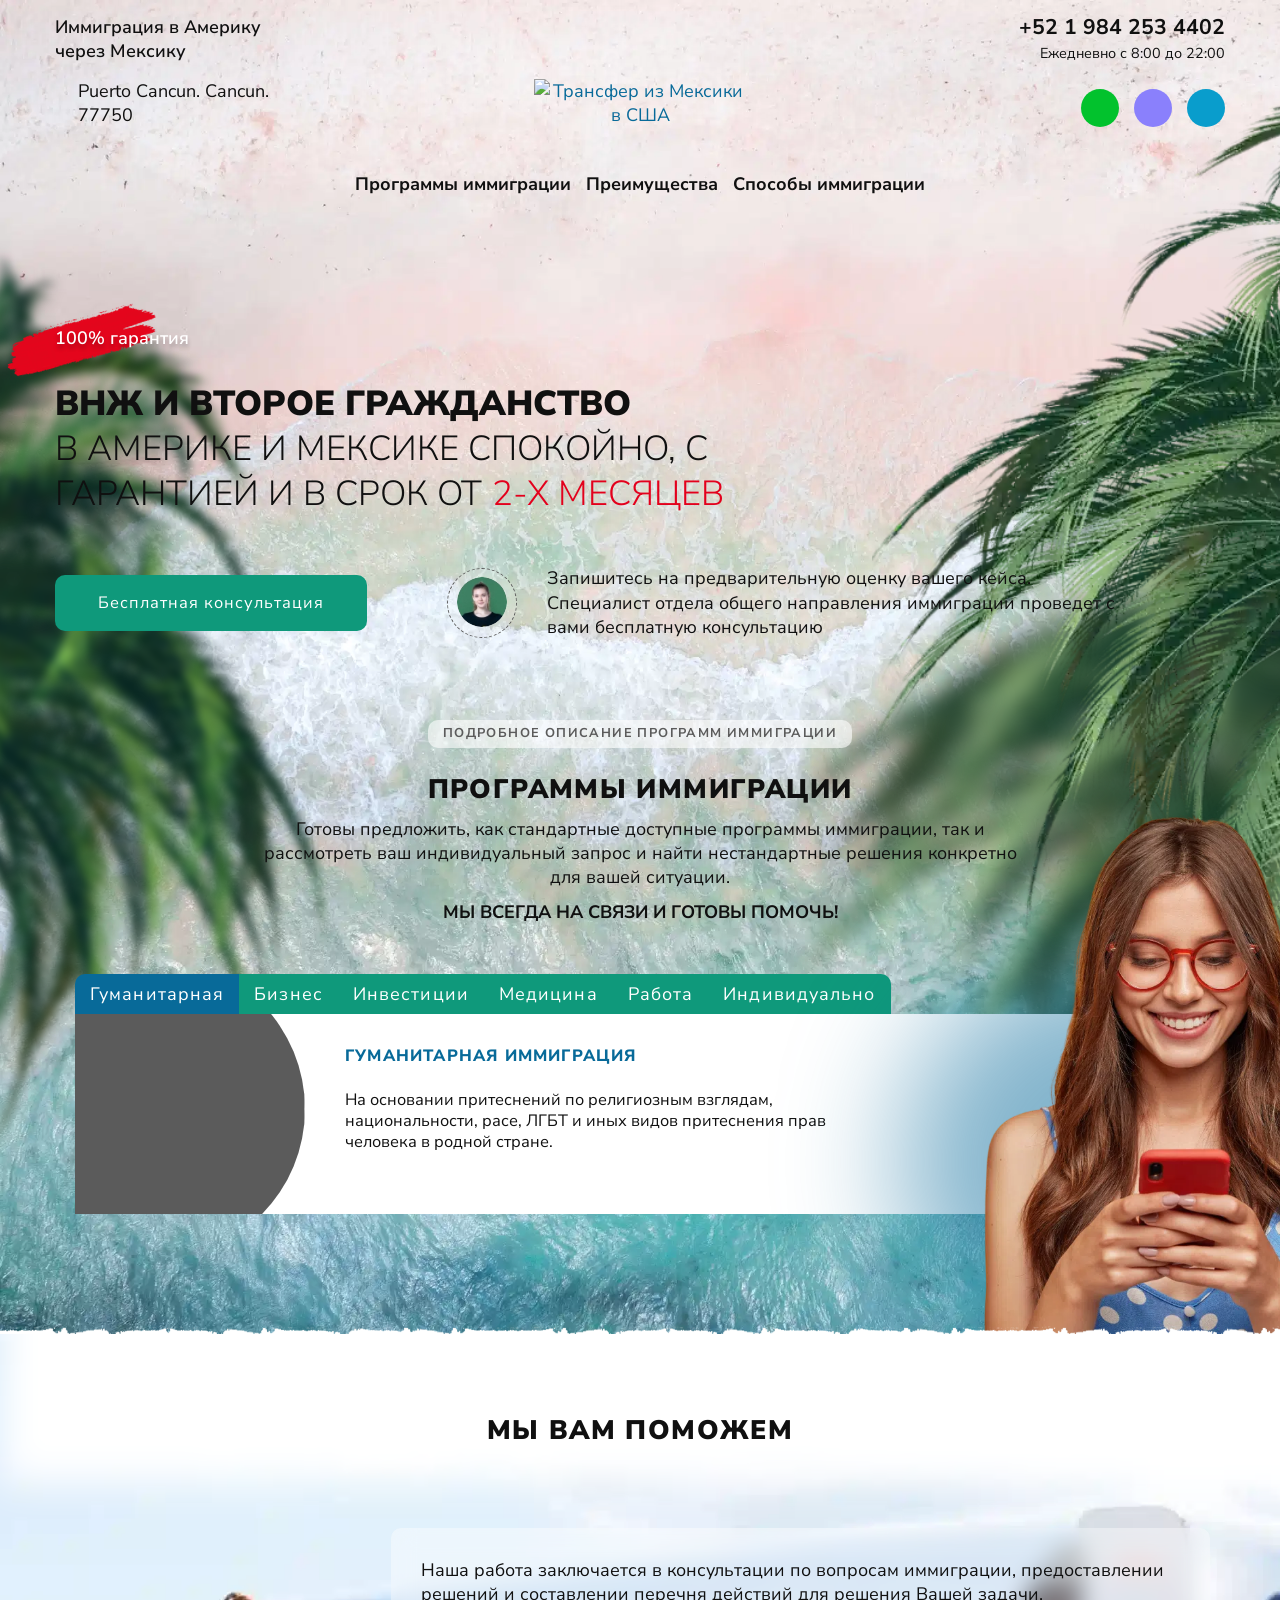
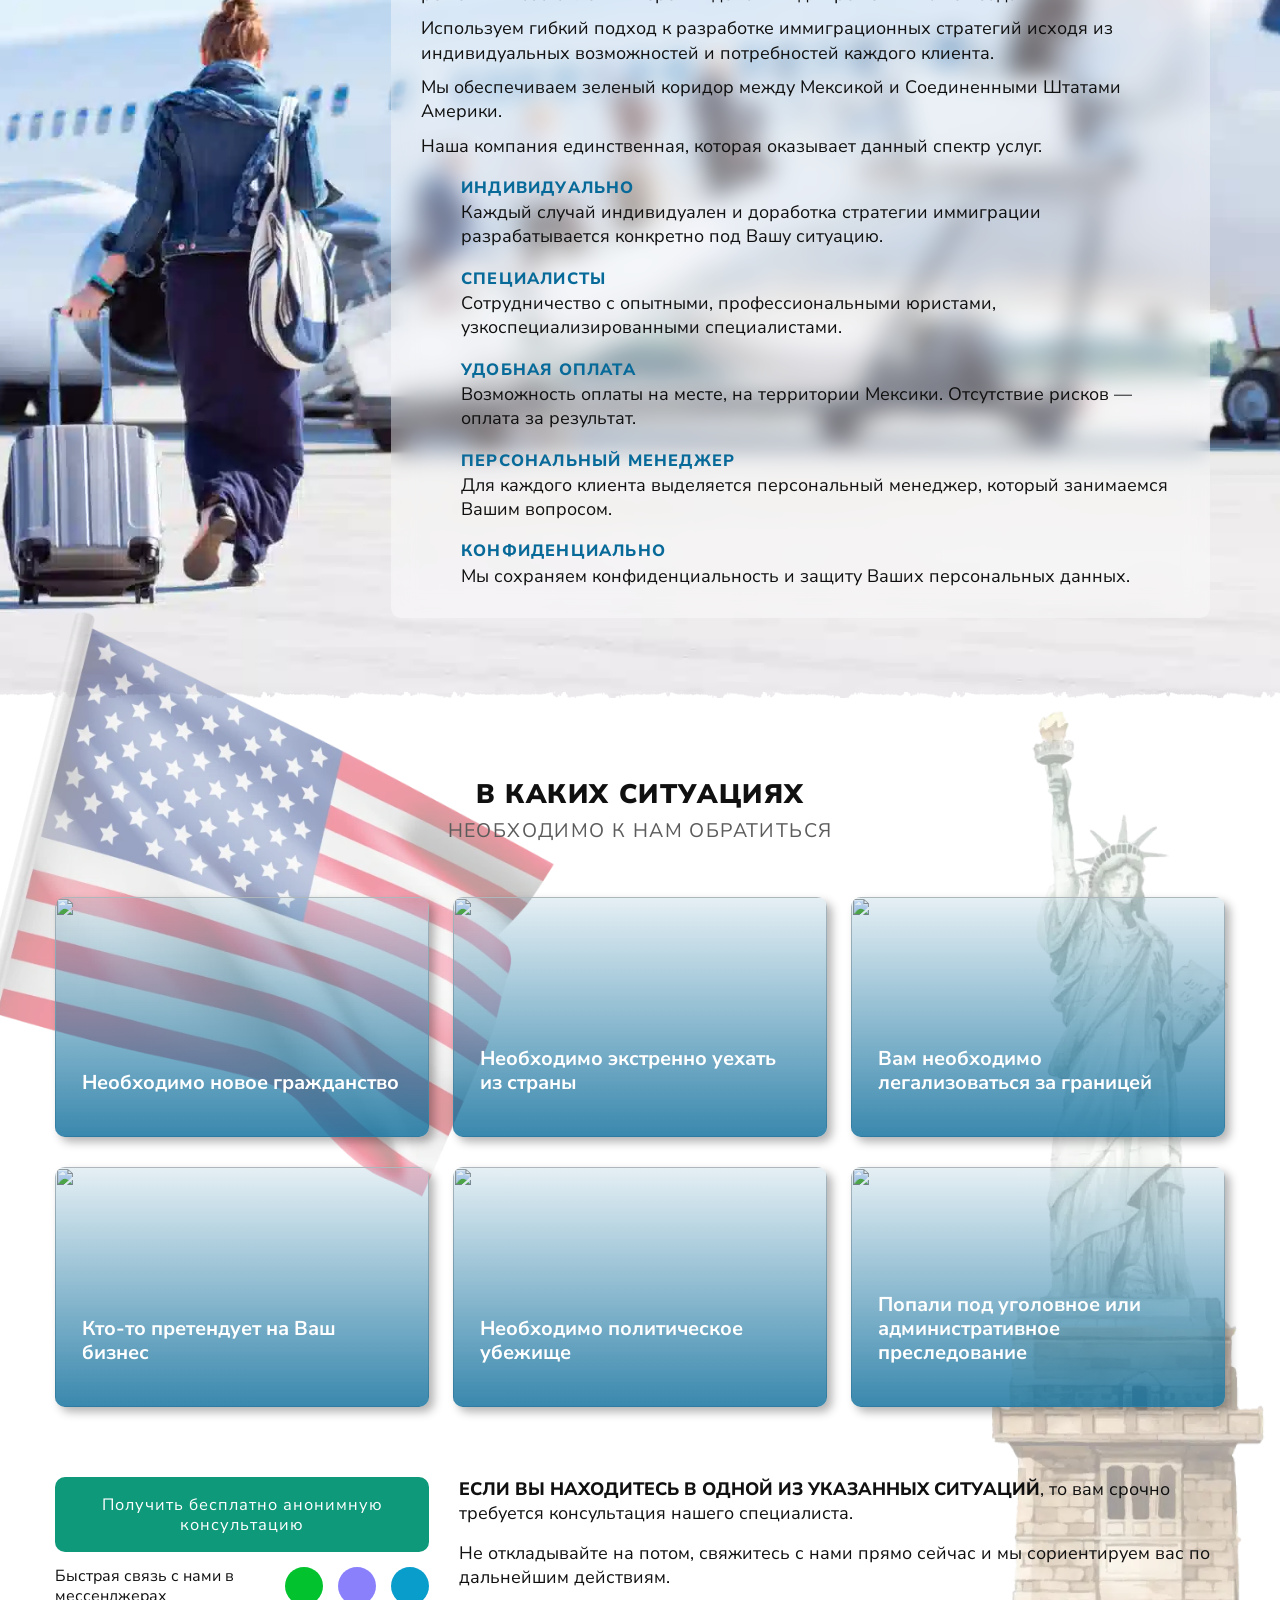
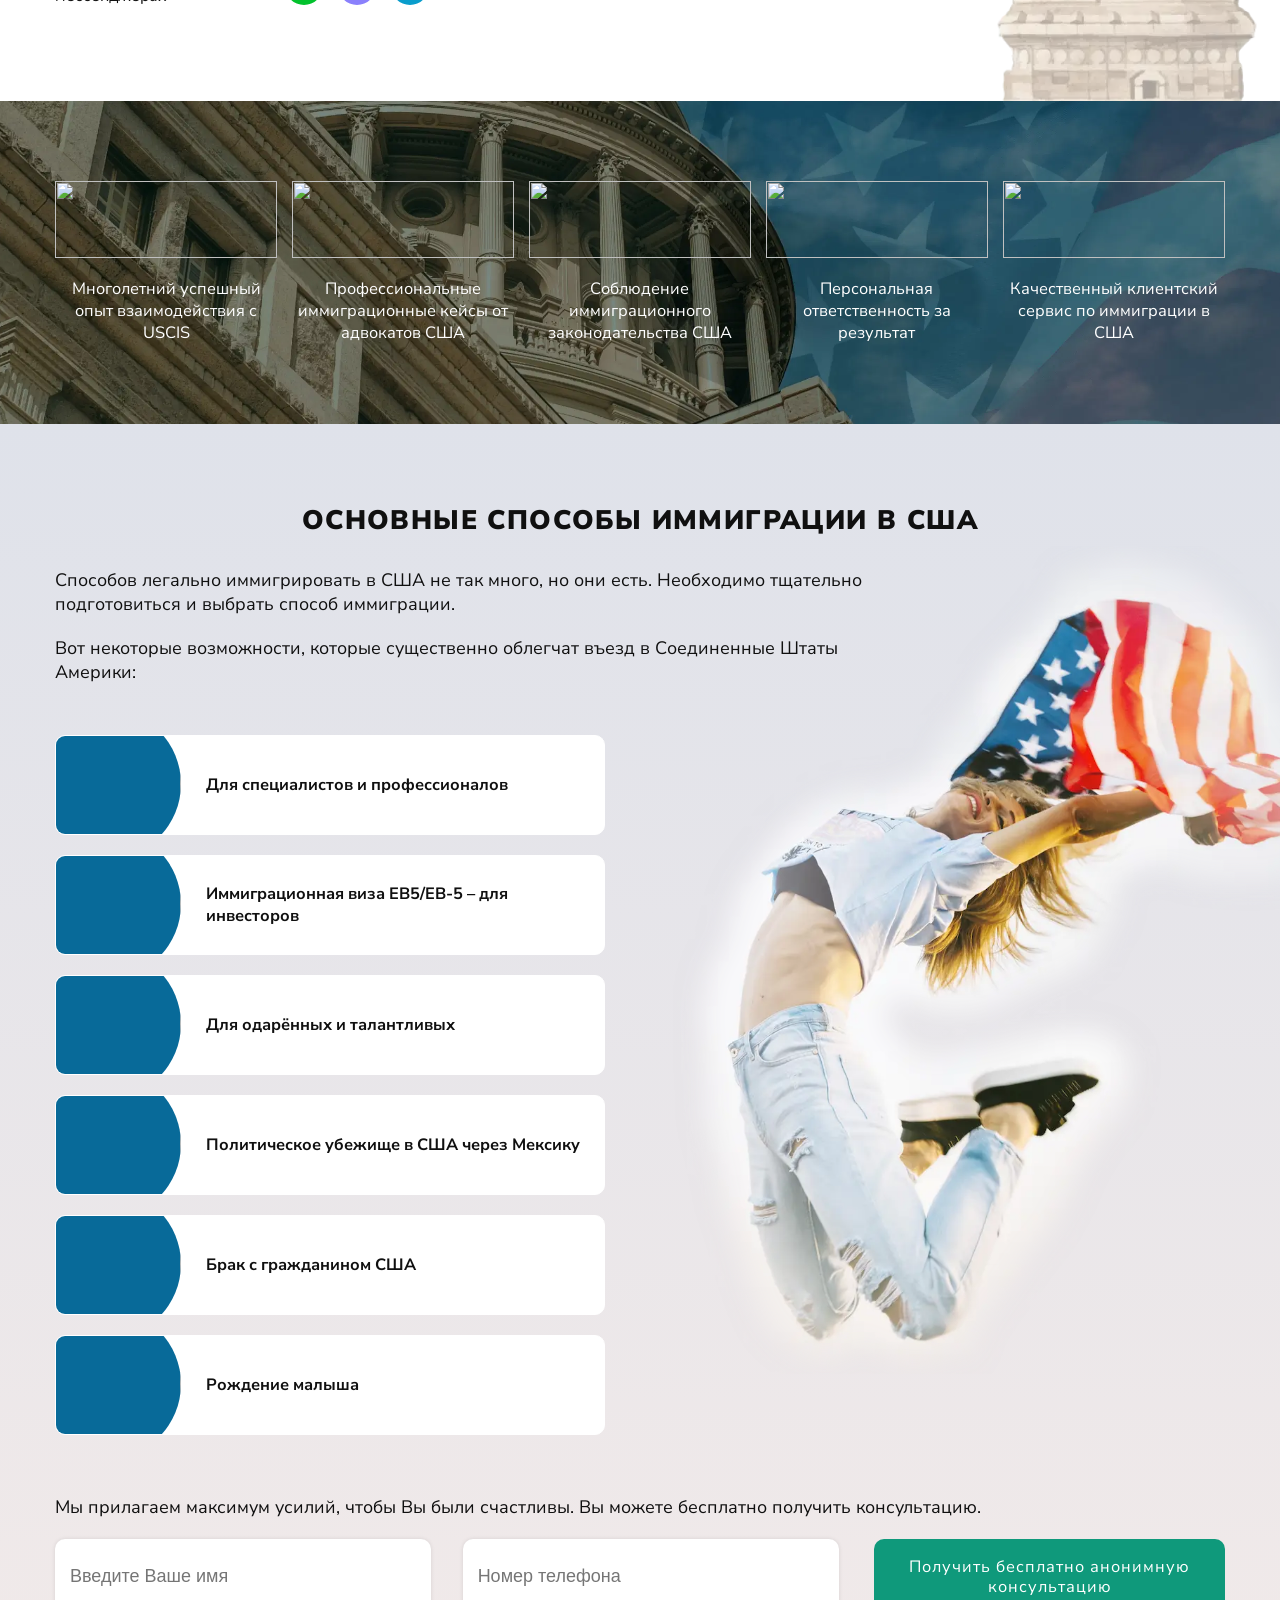
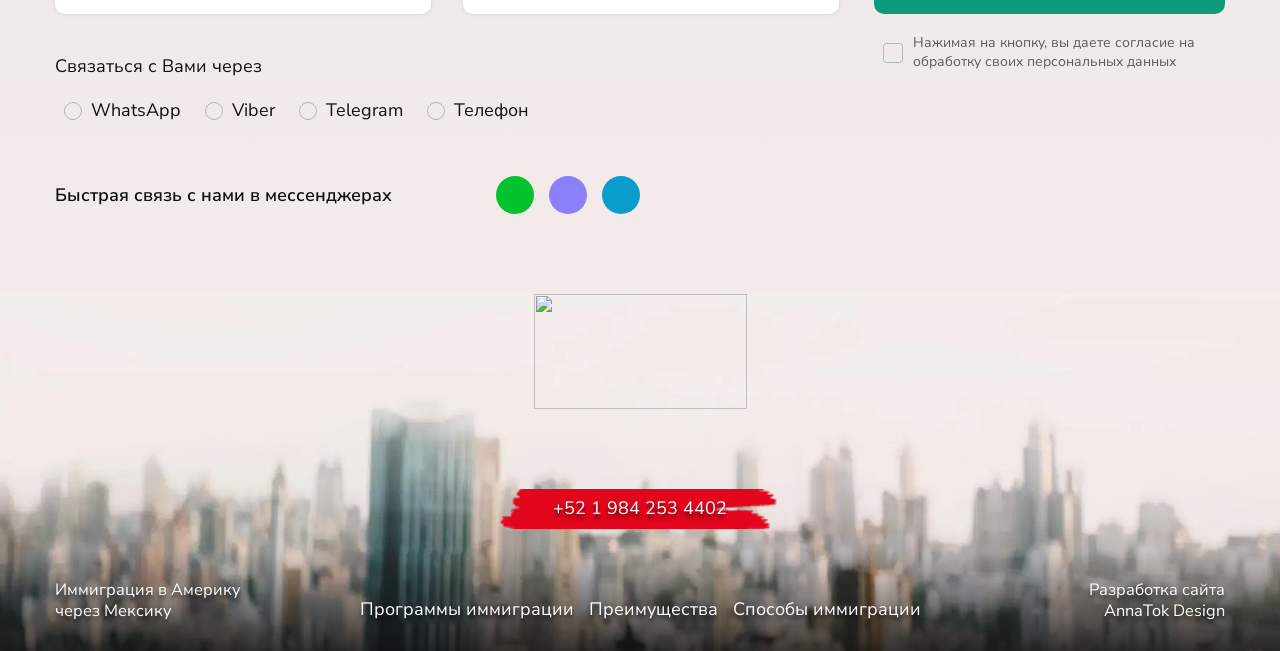
==== commit 4a13691c: "Add files via upload" ====
--- a/index.html
+++ b/index.html
@@ -2,1828 +2,877 @@
 <html lang="ru">
 
 <head>
-
-	<meta charset="utf-8">
+	<meta charset="UTF-8">
 	<meta http-equiv="X-UA-Compatible" content="IE=edge">
-	<meta name="viewport" content="width=device-width, initial-scale=1">
-	<meta name="author" content="">
-
-	<title>Роды в Мексике от 1300$ - Лидер по Организации Естественных Родов в Мексике</title>
+	<meta name="viewport" content="width=device-width, initial-scale=1.0">
+	<meta name="robots" content="index, follow">
+	<title>Получение второго гражданства и ВНЖ, иммиграция в Америку через Мексику, Транзит в США через Мексику</title>
 	<meta name="description"
-		content="Роды в Мексике - подготовка к поездке в страну, выбор врача и госпиталя. Сопровождение в получении документов. ПМЖ родителям и ребенку, рожденному в Мексике с помощью профессиональной доулы.">
+		content="Получение второго гражданства и ВНЖ в США, Мексике. Зеленый коридор в Мексике. Транзит в США через Мексику. Консультация миграционного адвоката бесплатно. Звоните!" />
 	<meta name="keywords"
-		content="роды в Мексике, роды в Мексике гражданство, роды в Мексике отзывы, Канкун Мексика, США Мексика">
-	<link rel="canonical" href="https://mexico-rody.ru/">
+		content="гражданство в Мексике, роды в Мексике, гражданство в Америке, зеленый коридор в Мексике, США Мексика, через Мексику в США">
+	<meta name="author" content="Транзит в США через Мексику">
+	<meta name="language" content="Russian">
+
+	<meta property="og:url" content="" />
+	<meta property="og:locale" content="ru_RU" />
+	<meta property="og:type" content="website" />
+	<meta property="og:site_name" content="Транзит в США через Мексику">
+	<meta property="og:title"
+		content="Получение второго гражданства и ВНЖ, иммиграция в Америку через Мексику, Транзит в США через Мексику" />
+	<meta property="og:description"
+		content="Получение второго гражданства и ВНЖ в США, Мексике. Зеленый коридор в Мексике. Транзит в США через Мексику. Консультация миграционного адвоката бесплатно. Звоните!" />
+	<meta property="article:modified_time" content="2022-03-31T19:47:11+00:00" />
+	<meta property="og:image" content="images/day-concept-site.jpg" />
+	<meta property="og:image:width" content="750" />
+	<meta property="og:image:height" content="480" />
+	<meta property="og:image:type" content="image/jpeg" />
+	<meta name="twitter:card" content="summary_large_image" />
+	<meta name="twitter:label1" content="Примерное время для чтения" />
+	<meta name="twitter:data1" content="15 минут" />
+
+	<meta property="vk:image" content="images/day-concept-site.jpg">
+
+
 	<!-- Favicon -->
-	<link rel="icon" href="favicon.ico" type="image/x-icon" />
-	<link rel="icon" href="favicon.svg" type=" image/svg+xml">
-
-	<!-- Bootstrap Framework Version 4.5.3 -->
-	<link href="css/bootstrap.min.css" type="text/css" rel="stylesheet">
-
-	<!-- Ion Icons Version 5.1.0 -->
-	<link href="css/ionicons.css" type="text/css" rel="stylesheet">
-
-	<!-- Medical Icons -->
-	<link href="css/medwise-icons.css" type="text/css" rel="stylesheet">
-
-	<!-- Stylesheets -->
-	<link href="css/vendors.min.css" type="text/css" rel="stylesheet">
-	<link href="css/Uncompressed/style.css" type="text/css" rel="stylesheet" id="style">
-	<link href="css/Uncompressed/components.css" type="text/css" rel="stylesheet" id="components">
-
-	<!--Google Fonts-->
-	<link rel="preconnect" href="https://fonts.gstatic.com">
-	<link href="https://fonts.googleapis.com/css2?family=Manrope:wght@300;400;600;800&display=swap" rel="stylesheet">
-
-	<meta name="google-site-verification" content="OhOZBxluaUDvQT8xboTjIR0XSG-fYfLsEIAY7kYPZqc" />
-	<!-- Yandex.Metrika counter -->
-	<script type="text/javascript">
-		(function (m, e, t, r, i, k, a) {
-			m[i] = m[i] || function () { (m[i].a = m[i].a || []).push(arguments) };
-			m[i].l = 1 * new Date(); k = e.createElement(t), a = e.getElementsByTagName(t)[0], k.async = 1, k.src = r, a.parentNode.insertBefore(k, a)
-		})
-			(window, document, "script", "https://mc.yandex.ru/metrika/tag.js", "ym");
-
-		ym(87265035, "init", {
-			clickmap: true,
-			trackLinks: true,
-			accurateTrackBounce: true,
-			webvisor: true
-		});
-	</script>
-	<noscript>
-		<div><img src="https://mc.yandex.ru/watch/87265035" style="position:absolute; left:-9999px;" alt="" /></div>
-	</noscript>
-	<!-- /Yandex.Metrika counter -->
+	<link rel="icon" href="favicon.ico" type="image/x-icon">
+	<link rel="icon" href="favicon.svg" type="image/svg+xml">
+
+
+	<link rel="preconnect" href="https://fonts.googleapis.com">
+	<link rel="preconnect" href="https://fonts.gstatic.com" crossorigin>
+	<link href="https://fonts.googleapis.com/css2?family=Nunito+Sans:wght@200;300;400;600;700;800;900&display=swap"
+		rel="stylesheet">
+	<script src="https://kit.fontawesome.com/19c7b96e66.js" crossorigin="anonymous"></script>
+	<link rel="stylesheet" href="css/css/style.min.css">
+
 </head>
 
 <body>
-
-	<div class="loader-backdrop">
-		<!-- Loader -->
-		<div class="loader">
-			<i class="ion-heart-outline"></i>
-		</div>
-	</div>
-
-	<header class="header-1">
-		<!-- Header -->
-		<div class="topbar">
-			<!-- Topbar -->
-			<div class="container-lg">
-				<div class="row no-gutters">
-					<div class="col-md-12">
-						<div class="topbar-items">
-							<ul class="topbar-social d-none d-lg-inline-flex">
-								<li><a href=""><i class="ion-logo-facebook"></i></a></li>
-								<li><a href=""><i class="ion-logo-skype"></i></a></li>
-								<li><a href=""><i class="ion-logo-youtube"></i></a></li>
-								<li><a href=""><i class="ion-logo-instagram"></i></a></li>
-							</ul>
-							<ul class="widgets">
-								<li class="region-widget d-none d-lg-inline-flex"><i class="ion-earth"></i> Канкун</li>
-								<li class="email-widget d-none d-lg-inline-flex"><i class="ion-mail-outline"></i> birth@mexico-rody.ru
+	<div class="wrapper">
+
+		<header class="header">
+			<div id="top"></div>
+			<div class="palm-1"></div>
+			<div class="palm-3"></div>
+			<div class="palm-2"></div>
+
+
+			<div class="header__navigation navigation">
+
+				<!-- LOGO -->
+
+				<div class="navigation__header ">
+					<div class="header-nav navigation__container">
+
+						<div class="header-nav__address">
+							<div class="slogan">Иммиграция в Америку через Мексику</div>
+							<div class="address">Puerto Cancun. Cancun. 77750</div>
+						</div>
+
+						<div class="header-nav__logo logo-header">
+							<a href="#top" class="logo">
+								<img src="images/logo.svg" alt="Трансфер из Мексики в США" width="213" height="115">
+							</a>
+						</div>
+
+						<div class="header-nav__contacts contacts">
+							<div class="contacts__phone">
+								<a class="contact-phone" href="">+52 1 984 253 4402</a><br>
+								<span>Ежедневно с 8:00 до 22:00</span>
+							</div>
+							<div class="contacts__social social-icons social-icons--jc-end">
+								<a href="" class="social social--wts"></a>
+								<a href="" class="social social--viber"></a>
+								<a href="" class="social social--telegram"></a>
+							</div>
+						</div>
+
+					</div>
+				</div>
+
+				<!-- LOGO END-->
+
+				<!-- MENU -->
+
+				<div class="navigation__nav">
+
+					<button class="menu-nav__but menu-but" id="menu-but" onclick="navMenu()">
+						<span class="line"></span>
+					</button>
+
+					<div class="menu-nav__container">
+
+						<div class="menu-nav__top">
+
+							<div class="menu-nav__logo">
+								<a href="#top" class="logo">
+									<img src="images/logo.svg" alt="Трансфер из Мексики в США" width="213" height="115">
+								</a>
+							</div>
+
+						</div>
+
+						<div class="menu-nav__menu menu-nav" id="menu-nav">
+
+							<div class="menu-nav__content">
+
+								<nav class="menu-nav__nav">
+									<ul class="menu-nav__items">
+										<li class="item-menu"><a href="#programs">Программы иммиграции</a></li>
+										<li class="item-menu"><a href="#advantages">Преимущества</a></li>
+										<li class="item-menu"><a href="#immigration">Способы иммиграции</a></li>
+									</ul>
+								</nav>
+
+								<div class="menu-nav__contacts contacts">
+									<div class="contacts__phone contacts__mobile">
+										<a class="contact-phone" href="">+52 1 984 253 4402</a><br>
+										<span>Ежедневно с 8:00 до 22:00</span>
+									</div>
+									<div class="social-icons social-icons--jc-end">
+										<a href="" class="social social--wts"></a>
+										<a href="" class="social social--viber"></a>
+										<a href="" class="social social--telegram"></a>
+									</div>
+								</div>
+
+							</div>
+
+
+						</div>
+
+					</div>
+				</div>
+
+				<!-- MENU END-->
+
+			</div>
+
+
+
+
+
+			<div class="header-offer__container">
+				<div class="header-offer">
+					<span class="label">100% гарантия</span>
+					<h1 class="title-h1 header-offer__title">
+						ВНЖ и второе гражданство <br><span class="fw300">в Америке и Мексике спокойно, с гарантией и в
+							срок
+							от</span>
+						<span class="fw300 accent">2-х месяцев</span>
+					</h1>
+
+					<div class="header-offer__consultant">
+						<button class="header-offer__btn btn wobble-hor-bottom" onclick="showModal(1)">Бесплатная
+							консультация</button>
+
+
+						<div class="consultant">
+							<div class="consultant__icon">
+								<div class="consultant__img">
+									<img src="images/decor/consultant.webp" alt="">
+								</div>
+							</div>
+
+							<div class="consultant__offer">
+								Запишитесь на предварительную оценку вашего кейса. Специалист отдела общего направления
+								иммиграции
+								проведет с вами бесплатную консультацию
+							</div>
+						</div>
+					</div>
+				</div>
+
+				<div class="header__bottom">
+					<div id="programs"></div>
+					<div class="post">
+						<span class="subtitle">Подробное описание программ иммиграции</span>
+						<h2 class="title">ПРОГРАММЫ ИММИГРАЦИИ</h2>
+						<p>Готовы предложить, как стандартные доступные программы иммиграции, так и рассмотреть ваш
+							индивидуальный
+							запрос и найти нестандартные решения конкретно для вашей ситуации. </p>
+						<p><b>МЫ ВСЕГДА НА СВЯЗИ И ГОТОВЫ ПОМОЧЬ!</b></p>
+
+					</div>
+
+					<div class="programms-tabs">
+
+						<div class="tabs">
+
+							<div class="tabs__btns">
+								<div class="tabs__btn is-active ">
+									Гуманитарная
+								</div>
+								<div class="tabs__btn">
+									Бизнес
+								</div>
+								<div class="tabs__btn ">
+									Инвестиции
+								</div>
+								<div class="tabs__btn ">
+									Медицина
+								</div>
+								<div class="tabs__btn ">
+									Работа
+								</div>
+								<div class="tabs__btn ">
+									Индивидуально
+								</div>
+							</div>
+
+							<div class="tabs__content">
+								<div class="tabs__item is-active">
+									<div class="tabs__cont">
+										<div class="tabs__img"><img src="images/photo/photo-3.webp" alt=""></div>
+										<div class="tabs__text">
+											<h3 class="title-h3 mb20">Гуманитарная иммиграция</h3>
+											<p>На основании притеснений по религиозным взглядам, национальности, расе,
+												ЛГБТ и иных видов
+												притеснения прав человека в родной стране. </p>
+										</div>
+									</div>
+
+								</div>
+								<div class="tabs__item">
+									<div class="tabs__cont">
+										<div class="tabs__img"><img src="images/photo/photo-1.webp" alt=""></div>
+										<div class="tabs__text">
+											<h3 class="title-h3 mb20">Иммиграция через бизнес</h3>
+											<p>Регистрируем, продаем, обеспечиваем юридическим обслуживанием «под ключ»
+												бизнес компании в
+												Мексике.</p>
+										</div>
+									</div>
+
+								</div>
+								<div class="tabs__item">
+									<div class="tabs__cont">
+										<div class="tabs__img"><img src="images/photo/photo-2.webp" alt=""></div>
+										<div class="tabs__text">
+											<h3 class="title-h3 mb20">Инвестиционная иммиграция</h3>
+											<p>Иммиграция через инвестиции в иностранные компании или недвижимость.</p>
+										</div>
+									</div>
+
+								</div>
+								<div class="tabs__item">
+									<div class="tabs__cont">
+										<div class="tabs__img"><img src="images/photo/photo-4.webp" alt=""></div>
+										<div class="tabs__text">
+											<h3 class="title-h3 mb20">Медицинский туризм</h3>
+											<p>Ежегодно организуем роды и лечение для более 180 клиентов.</p>
+										</div>
+									</div>
+
+								</div>
+								<div class="tabs__item">
+									<div class="tabs__cont">
+										<div class="tabs__img"><img src="images/photo/photo-5.webp" alt=""></div>
+										<div class="tabs__text">
+											<h3 class="title-h3 mb20">Работа в Мексике</h3>
+											<p>Рабочая виза сроком на 6 месяцев.</p>
+										</div>
+									</div>
+
+								</div>
+								<div class="tabs__item">
+									<div class="tabs__cont">
+										<div class="tabs__img"><img src="images/photo/photo-6.webp" alt=""></div>
+										<div class="tabs__text">
+											<h3 class="title-h3 mb20">Индивидуально</h3>
+											<p>Если у вас нестандартная ситуация, то мы готовы предложить индивидуальное
+												решение. Отправьте
+												заявку на бесплатную консультацию.</p>
+										</div>
+									</div>
+
+								</div>
+							</div>
+						</div>
+
+
+
+					</div>
+
+					<div class="decor-girl">
+						<img src="images/decor/girl.webp" alt="">
+					</div>
+
+				</div>
+
+
+				<div class="header__bottom__range"></div>
+			</div>
+		</header>
+
+
+		<main class="main">
+
+
+			<section class="main__help help">
+				<div id="advantages"></div>
+				<div class="blure-top"></div>
+				<div class="help__container">
+					<h2 class="help__title title">Мы вам поможем</h2>
+					<div class="help__content">
+						<div class="help__text">
+							<p>Наша работа заключается в консультации по вопросам иммиграции, предоставлении решений и
+								составлении
+								перечня действий для решения Вашей задачи.</p>
+							<p>Используем гибкий подход к разработке иммиграционных стратегий исходя из индивидуальных
+								возможностей и
+								потребностей каждого клиента.</p>
+							<p>Мы обеспечиваем зеленый коридор между Мексикой и Соединенными Штатами Америки.</p>
+							<p>Наша компания единственная, которая оказывает данный спектр услуг.</p>
+							<ul>
+								<li>
+									<h3 class="title-h3">ИНДИВИДУАЛЬНО</h3>
+									Каждый случай индивидуален и доработка
+									стратегии иммиграции разрабатывается
+									конкретно под Вашу ситуацию.
 								</li>
-								<li class="emergency-widget">
-									<h4 class="emergency">
-										<!-- Emergency Number -->
-										<span class="sub-text">24/7</span>
-										<span class="number">+52 1 984 253 4402</span><br />
-									</h4>
+
+								<li>
+									<h3 class="title-h3">СПЕЦИАЛИСТЫ</h3>
+									Сотрудничество с опытными, профессиональными юристами,
+									узкоспециализированными специалистами.
+								</li>
+
+								<li>
+									<h3 class="title-h3">УДОБНАЯ ОПЛАТА</h3>
+									Возможность оплаты на месте, на территории Мексики. Oтсутствие рисков — оплата за
+									результат.
+								</li>
+								<li>
+									<h3 class="title-h3">ПЕРСОНАЛЬНЫЙ МЕНЕДЖЕР</h3>
+									Для каждого клиента выделяется персональный менеджер, который занимаемся Вашим
+									вопросом.
+								</li>
+								<li>
+									<h3 class="title-h3">КОНФИДЕНЦИАЛЬНО</h3>
+									Мы сохраняем конфиденциальность и защиту Ваших персональных данных.
 								</li>
 							</ul>
 						</div>
+
+					</div>
+
+				</div>
+
+				<div class="help__range"></div>
+			</section>
+
+			<section class="main__situation situation">
+
+				<div class="situation__image"></div>
+
+				<div class="situation__container">
+					<h2 class="situation__title title">В КАКИХ СИТУАЦИЯХ<br>
+						<span>НЕОБХОДИМО К НАМ ОБРАТИТЬСЯ</span>
+					</h2>
+
+					<div class="situation__content">
+						<div class="situation__cards cards">
+
+							<div class="cards__item">
+								<div class="item-card">
+									<div class="item-card__image">
+										<img src="images/photo/photo-1.webp" alt="">
+										<div class="item-card__overlay item-card__overlay--blue-dark">
+											<div class="item-card__overlay-content">
+												<h3 class="item-card__title">Необходимо новое гражданство</h3>
+											</div>
+
+										</div>
+
+									</div>
+								</div>
+							</div>
+							<div class="cards__item">
+								<div class="item-card">
+									<div class="item-card__image">
+										<img src="images/photo/photo-2.webp" alt="">
+										<div class="item-card__overlay item-card__overlay--blue-dark">
+											<div class="item-card__overlay-content">
+												<h3 class="item-card__title">Необходимо экстренно уехать из страны</h3>
+											</div>
+
+										</div>
+
+									</div>
+								</div>
+							</div>
+
+							<div class="cards__item">
+								<div class="item-card">
+									<div class="item-card__image">
+										<img src="images/photo/photo-3.webp" alt="">
+										<div class="item-card__overlay item-card__overlay--blue-dark">
+											<div class="item-card__overlay-content">
+												<h3 class="item-card__title">Вам необходимо легализоваться за границей
+												</h3>
+											</div>
+
+										</div>
+
+									</div>
+								</div>
+							</div>
+							<div class="cards__item">
+								<div class="item-card">
+									<div class="item-card__image">
+										<img src="images/photo/photo-4.webp" alt="">
+										<div class="item-card__overlay item-card__overlay--blue-dark">
+											<div class="item-card__overlay-content">
+												<h3 class="item-card__title">Кто-то претендует на Ваш бизнес</h3>
+											</div>
+
+										</div>
+
+									</div>
+								</div>
+							</div>
+							<div class="cards__item">
+								<div class="item-card">
+									<div class="item-card__image">
+										<img src="images/photo/photo-5.webp" alt="">
+										<div class="item-card__overlay item-card__overlay--blue-dark">
+											<div class="item-card__overlay-content">
+												<h3 class="item-card__title">Необходимо политическое убежище</h3>
+											</div>
+
+										</div>
+
+									</div>
+								</div>
+							</div>
+							<div class="cards__item">
+								<div class="item-card">
+									<div class="item-card__image">
+										<img src="images/photo/photo-6.webp" alt="">
+										<div class="item-card__overlay item-card__overlay--blue-dark">
+											<div class="item-card__overlay-content">
+												<h3 class="item-card__title">Попали под уголовное или административное
+													преследование</h3>
+											</div>
+
+										</div>
+
+									</div>
+								</div>
+							</div>
+						</div>
+
+
+					</div>
+
+
+					<div class="situation__offer offer-situation">
+
+						<div class="offer-situation__button">
+							<button class="offer-situation__btn btn" onclick="showModal(1)">Получить бесплатно анонимную
+								консультацию</button>
+							<div class="offer-situation__messenger">
+								<div class="messenger">
+									Быстрая связь с нами в мессенджерах
+								</div>
+								<div class="offer-situation__social social-icons social-icons--jc-end">
+									<a href="" class="social social--wts"></a>
+									<a href="" class="social social--viber"></a>
+									<a href="" class="social social--telegram"></a>
+								</div>
+							</div>
+
+						</div>
+
+						<div class="offer-situation__content">
+							<p><span>ЕСЛИ ВЫ НАХОДИТЕСЬ В ОДНОЙ ИЗ УКАЗАННЫХ СИТУАЦИЙ</span>, то вам срочно требуется
+								консультация
+								нашего специалиста.</p>
+							<p> Не откладывайте на потом, свяжитесь с нами прямо сейчас и мы сориентируем вас по
+								дальнейшим действиям.
+							</p>
+						</div>
+
+					</div>
+
+				</div>
+
+			</section>
+
+			<section class="main__vashington vashington">
+				<h2 class="visually-hidden">Наши преимущества</h2>
+				<div class="vashington__container">
+					<div class="vashington__items">
+
+						<div class="item-vashington">
+							<div class="item-vashington__image"><img src="images/icons/icon-1.svg" alt=""></div>
+							<div class="item-vashington__content">Многолетний успешный опыт взаимодействия с USCIS</div>
+						</div>
+						<div class="item-vashington">
+							<div class="item-vashington__image"><img src="images/icons/icon-2.svg" alt=""></div>
+							<div class="item-vashington__content">Профессиональные иммиграционные кейсы от адвокатов США
+							</div>
+						</div>
+						<div class="item-vashington">
+							<div class="item-vashington__image"><img src="images/icons/icon-3.svg" alt=""></div>
+							<div class="item-vashington__content">Соблюдение иммиграционного законодательства США</div>
+						</div>
+						<div class="item-vashington">
+							<div class="item-vashington__image"><img src="images/icons/icon-4.svg" alt=""></div>
+							<div class="item-vashington__content">Персональная ответственность за результат</div>
+						</div>
+						<div class="item-vashington">
+							<div class="item-vashington__image"><img src="images/icons/icon-5.svg" alt=""></div>
+							<div class="item-vashington__content">Качественный клиентский сервис по иммиграции в США
+							</div>
+						</div>
+					</div>
+				</div>
+
+			</section>
+
+			<section class="main__immigration immigration">
+				<div id="immigration"></div>
+				<div class="immigration__container">
+
+					<div class="immigration-top immigration__top">
+
+						<div class="immigration-top__title">
+							<h2 class="title">Основные способы иммиграции в США</h2>
+							<div class="immigration-top__text">
+								<p>Способов легально иммигрировать в США не так много, но они есть. Необходимо тщательно
+									подготовиться и
+									выбрать способ иммиграции. </p>
+								<p>Вот некоторые возможности, которые существенно облегчат въезд в Соединенные Штаты
+									Америки:</p>
+							</div>
+						</div>
+
+						<div class="immigration-top__content">
+
+							<div class="immigration-items">
+
+								<div class="item-immigration">
+									<div class="item-immigration__image"><img src="images/photo/photo-1.webp" alt="">
+									</div>
+									<div class="item-immigration__text">Для специалистов и профессионалов</div>
+								</div>
+								<div class="item-immigration">
+									<div class="item-immigration__image"><img src="images/photo/photo-2.webp" alt="">
+									</div>
+									<div class="item-immigration__text">Иммиграционная виза EB5/EB-5 – для инвесторов
+									</div>
+								</div>
+								<div class="item-immigration">
+									<div class="item-immigration__image"><img src="images/photo/photo-3.webp" alt="">
+									</div>
+									<div class="item-immigration__text">Для одарённых и талантливых</div>
+								</div>
+								<div class="item-immigration">
+									<div class="item-immigration__image"><img src="images/photo/photo-4.webp" alt="">
+									</div>
+									<div class="item-immigration__text">Политическое убежище в США через Мексику</div>
+								</div>
+								<div class="item-immigration">
+									<div class="item-immigration__image"><img src="images/photo/photo-5.webp" alt="">
+									</div>
+									<div class="item-immigration__text">Брак с гражданином США</div>
+								</div>
+								<div class="item-immigration">
+									<div class="item-immigration__image"><img src="images/photo/photo-6.webp" alt="">
+									</div>
+									<div class="item-immigration__text">Рождение малыша</div>
+								</div>
+
+							</div>
+
+						</div>
+
+					</div>
+
+
+					<div class="immigration-bottom request-form">
+						<div class="request-form__offer form-offer">Мы прилагаем максимум усилий, чтобы Вы были
+							счастливы. Вы можете
+							бесплатно получить консультацию. </div>
+
+						<div class="request-form__form form-request">
+
+							<form>
+								<!-- Hidden Required Fields -->
+								<input type="hidden" name="project_name" value="Транзит в США через Мексику">
+								<input type="hidden" name="admin_email" value="info@transit-mexico.ru">
+								<input type="hidden" name="form_subject" value="Форма заявки">
+								<!-- END Hidden Required Fields -->
+
+								<div class="form-request__form">
+
+									<div class="form-request__content">
+
+										<div class="form-request__inputs">
+											<input name="youName" minlength="3" maxlength="20" type="text"
+												placeholder="Введите Ваше имя" class="form-request__input">
+											<input name="phone" type="tel" placeholder="Номер телефона"
+												class="form-request__input phone" required>
+										</div>
+
+
+										<div class="form-request__item">Связаться с Вами через </div>
+
+										<fieldset class="form-request__fieldset">
+											<label class="form-request__label">
+												<input type="radio" name="connection" value="WhatsApp"
+													class="form-request__connection" required>
+												<span>WhatsApp</span>
+											</label>
+											<label class="form-request__label">
+												<input type="radio" name="connection" value="Viber"
+													class="form-request__connection" required>
+												<span>Viber</span>
+											</label>
+											<label class="form-request__label">
+												<input type="radio" name="connection" value="Telegram"
+													class="form-request__connection" required>
+												<span>Telegram</span>
+											</label>
+											<label class="form-request__label">
+												<input type="radio" name="connection" value="Телефон"
+													class="form-request__connection" required>
+												<span>Телефон</span>
+											</label>
+										</fieldset>
+									</div>
+
+									<div class="form-request__btns">
+
+										<button class="form-request__btn btn btn--p10" type="submit"
+											name="submit">Получить бесплатно
+											анонимную
+											консультацию</button>
+
+										<label class="form-request__checkbox"><input type="checkbox" name="agreement"
+												class="form-request__agreement" required><span
+												class="form-request__span">Нажимая на кнопку, вы
+												даете согласие на обработку своих персональных данных</span></label>
+									</div>
+
+								</div>
+
+							</form>
+
+						</div>
+					</div>
+
+					<div class="immigration-bottom__social social-immigration">
+
+						<div class="immigration-bottom__messenger messenger-links">
+							<div class="messenger-links__text">
+								Быстрая связь с нами в мессенджерах
+							</div>
+							<div class="messenger-links__social social-icons social-icons--jc-end">
+								<a href="" class="social social--wts"></a>
+								<a href="" class="social social--viber"></a>
+								<a href="" class="social social--telegram"></a>
+							</div>
+						</div>
+						<div class="immigration-bottom__girl"></div>
+					</div>
+
+
+
+
+				</div>
+			</section>
+
+
+		</main>
+
+
+		<footer class="footer">
+			<div class="footer__container">
+				<div class="footer__logo">
+					<a href="#top" class="logo-footer">
+						<img src="images/logo.svg" alt="">
+					</a>
+				</div>
+				<div class="footer__phone">
+					<a href="">+52 1 984 253 4402</a>
+				</div>
+				<div class="footer__content">
+
+					<div class="footer__slogan">
+						Иммиграция в Америку через Мексику
+					</div>
+					<div class="footer__menu">
+						<ul>
+							<li><a href="#programs">Программы иммиграции</a></li>
+							<li><a href="#advantages">Преимущества</a></li>
+							<li><a href="#immigration">Способы иммиграции</a></li>
+						</ul>
+					</div>
+					<div class="footer__web-desiner">
+						Разработка сайта <br> <a
+							href="https://api.whatsapp.com/send/?phone=79854387744&amp;text=Здравствуйте%2C+у+меня+есть+вопрос"
+							target="_blank">AnnaTok Design</a>
 					</div>
 				</div>
 			</div>
-		</div>
-
-		<nav class="navbar navbar-expand-lg sticky-nav">
-			<!-- Navigation Bar -->
-			<div class="container">
-				<a class="navbar-brand" href="/">
-					<img src="img/logo-medtour.svg" alt="" class="logo"> <!-- Replace with your Logo -->
-				</a>
-
-				<button class="navbar-toggler collapsed" type="button" data-toggle="collapse" data-target="#main-navigation">
-					<span class="navbar-toggler-icon">
-						<!-- Mobile Menu Toggle -->
-						<span class="one"></span>
-						<span class="two"></span>
-						<span class="three"></span>
-					</span>
-				</button>
-
-				<div class="navbar-collapse collapse" id="main-navigation">
-					<!-- Main Menu -->
-					<ul class="navbar-nav">
-						<li class="nav-item has-menu"><a href="#birth-in-mexico">Роды в Мексике</a></li>
-						<li class="nav-item has-menu"><a href="#about">Почему мы</a></li>
-						<li class="nav-item has-menu"><a href="#price">Пакеты услуг</a></li>
-						<li class="nav-item has-menu"><a href="#reviews">Отзывы</a></li>
-						<li class="nav-item has-menu"><a href="#services">Дополнительные услуги</a></li>
-						<li class="nav-item has-menu"><a href="#contacts">Контакты</a></li>
-					</ul>
-				</div>
+		</footer>
+
+	</div>
+
+
+
+	<!-- MODAL WINDOW -->
+
+	<div class="modal modal-1">
+		<div class="modal-window">
+			<div class="modal-window__header">
+				<div class="modal-window__close" onclick="closeModal(1)">&times;</div>
 			</div>
-		</nav>
-	</header>
-
-	<!-- Оффер -->
-	<div class="pt-120 pb-120"
-		style="background-image: url(img/rody/rody-6.jpg); background-size: cover; background-position: center center">
-		<div class="container">
-			<div class="row justify-content-end">
-				<div class="col-lg-6">
-					<h4 class="heading text-primary font-semi-bold font-6 mb-10">Города побережья Ривьера-Майя</h4>
-					<h3 class="heading font-bold text-secondary text-lh-2 font-16 mb-20">ЕСТЕСТВЕННЫЕ РОДЫ В МЕКСИКЕ</h3>
-					<h4 class="heading font-bold text-secondary text-lh-4 font-6 mb-20">МЫ БЕРЁМ НА СЕБЯ СОПРОВОЖДЕНИЕ!<br>
-						НАША КОМПАНИЯ – ЛИДЕР ПО ОРГАНИЗАЦИИ РОДОВ В МЕКСИКЕ</h4>
-					<div class="font-5 mb-0">
-						<p>Медицина на уровне Европы и США.</p>
-						<p>Выгода более чем <b>60%</b>.</p>
-						<p><b>Более 90%</b> естественных родов по статистике 2021 года.</p>
-						<p>Вы вынашиваете ребёнка на берегу тропического моря.</p>
-						<p>Ваш ребёнок получает <b>мексиканское гражданство</b> и множество привилегий.</p>
-						<p>Постоянное место жительства в Мексике <b>для всей семьи</b>, а через 2 года – <b>второе гражданство</b>.
-						</p>
-					</div>
-					<a href="#price" class="btn btn-primary mt-40">Пакеты услуг</a>
-					<a href="#reviews" class="btn btn-outline-secondary mt-40 ml-lg-10">Отзывы</a>
-				</div>
+			<div class="modal-window__over">
+				<div class="modal-window__body request-form">
+					<div class="request-form__offer form-offer">
+						<h2 class="title">Бесплатная консультация</h2>
+						<p>Мы прилагаем максимум усилий, чтобы Вы были счастливы. Вы можете бесплатно получить
+							консультацию.</p>
+					</div>
+
+					<div class="request-form__form form-request">
+
+						<form>
+							<!-- Hidden Required Fields -->
+							<input type="hidden" name="project_name" value="Транзит в США через Мексику">
+							<input type="hidden" name="admin_email" value="info@transit-mexico.ru">
+							<input type="hidden" name="form_subject" value="Форма заявки">
+							<!-- END Hidden Required Fields -->
+
+							<div class="form-request__form form-request__form--modal">
+								<div class="form-request__content">
+									<input name="youName" minlength="3" maxlength="20" type="text"
+										placeholder="Введите Ваше имя" class="form-request__input">
+									<input name="phone" type="tel" placeholder="Номер телефона"
+										class="form-request__input phone" required>
+
+									<div class="form-request__item">Связаться с Вами через </div>
+
+									<fieldset class="form-request__fieldset">
+										<label class="form-request__label">
+											<input type="radio" name="connection" value="WhatsApp"
+												class="form-request__connection" required>
+											<span>WhatsApp</span>
+										</label>
+										<label class="form-request__label">
+											<input type="radio" name="connection" value="Viber"
+												class="form-request__connection" required>
+											<span>Viber</span>
+										</label>
+										<label class="form-request__label">
+											<input type="radio" name="connection" value="Telegram"
+												class="form-request__connection" required>
+											<span>Telegram</span>
+										</label>
+										<label class="form-request__label">
+											<input type="radio" name="connection" value="Телефон"
+												class="form-request__connection" required>
+											<span>Телефон</span>
+										</label>
+									</fieldset>
+								</div>
+
+								<div class="form-request__btns">
+									<button class="form-request__btn btn" type="submit" name="submit">Получить бесплатно
+										анонимную
+										консультацию</button>
+									<label class="form-request__checkbox"><input type="checkbox" name="agreement"
+											class="form-request__agreement" required><span
+											class="form-request__span">Нажимая на кнопку, вы
+											даете согласие на обработку своих персональных данных</span></label>
+								</div>
+							</div>
+
+						</form>
+					</div>
+				</div>
+
+				<div class="modal-window__footer messenger-links messenger-links--modal">
+					<div class="messenger-links__text">
+						Быстрая связь с нами в мессенджерах
+					</div>
+					<div class="messenger-links__social social-icons social-icons--jc-end">
+						<a href="" class="social social--wts"></a>
+						<a href="" class="social social--viber"></a>
+						<a href="" class="social social--telegram"></a>
+					</div>
+				</div>
+
+
 			</div>
 		</div>
 	</div>
-
-	<!-- Роды в Мексике -->
-	<div class="container mt-80" id="birth-in-mexico">
-		<div class="row justify-content-center">
-			<div class="col-lg-8">
-				<div class="heading-block">
-					<h1 class="heading font-bold">Роды в Мексике в сопровождении профессионалов</h1>
-					<p class="sub-heading">Преимущества. Цены. Второй паспорт. Полное сопровождение!</p>
-				</div>
-			</div>
-		</div>
-		<div class="row justify-content-between align-items-end">
-			<div class="col-lg-4 mt-20">
-				<div class="feature-box pr-lg-10">
-					<div class="text">
-						<h5 class="heading font-bold mb-10"><i class="ion-golf-outline text-primary icon-left"></i> Туристическая
-							зона</h5>
-						<p>Это популярная туристическая зона. Здесь проводят своё время звёзды. </p>
-						<p>Города Канкун и Плая-дель-Кармен –
-							место притяжения
-							множества российских семей.</p>
-
-					</div>
-				</div>
-				<div class="feature-box pr-lg-10 mt-40">
-					<div class="text">
-						<h5 class="heading font-bold mb-10"><i class="ion-medkit-outline text-primary icon-left"></i> Высокое
-							качество жизни</h5>
-						<p>Великолепный климат, солнце круглый год и лазурное море. </p>
-						<p>На вашем столе всегда будут фрукты «только что с ветки» и овощи «только что с грядки». </p>
-					</div>
-				</div>
-				<div class="feature-box pr-lg-10 mt-40">
-					<div class="text">
-						<h5 class="heading font-bold mb-10">
-
-							<i class="ion-flask-outline text-primary icon-left"></i> Престижные клиники
-						</h5>
-						<p>Все клиники – обладатели сертификата JCI.</p>
-
-						<p>Медики ездят на повышение квалификации в США и Европу.</p>
-						<p class="p-mb-40">На службе у мексиканских врачей высокие технологии и самые современные методики. </p>
-					</div>
-				</div>
-			</div>
-			<div class="col-lg-4  mt-20 d-none d-lg-block">
-				<img src="img/rody/rody-24.jpg" class="img-fluid" alt="">
-			</div>
-			<div class="col-lg-4 mt-20">
-				<div class="feature-box pl-lg-10">
-					<div class="text">
-						<h5 class="heading font-bold mb-10"><i class="ion-library-outline text-primary icon-left"></i> Гражданство
-							Мексики для новорождённого</h5>
-						<p>Ваш ребёнок сможет посещать без визы 130 стран, включая страны Европы
-							(весь Шенген), Японию, Австралию и другие. Испанское гражданство можно получить по упрощённой схеме –
-							всего за 2 года.</p>
-					</div>
-				</div>
-				<div class="feature-box pl-lg-10 mt-40">
-					<div class="text">
-						<h5 class="heading font-bold mb-10"><i class="ion-medal-outline text-primary icon-left"></i> Свободный въезд
-							и доступные цены</h5>
-						<p>Российские граждане и граждане других стран СНГ могут находиться в стране без визы до 180 дней. </p>
-						<p>Уровень цен здесь намного ниже, чем в США и Канаде. </p>
-
-					</div>
-				</div>
-				<div class="feature-box pl-lg-10 mt-40">
-					<div class="text">
-						<h5 class="heading font-bold mb-10"><i class="ion-people-outline text-primary icon-left"></i> Выгодные
-							расценки на роды. Сравните:</h5>
-						<p><b>Канада</b> – 9000$</p>
-						<p><b>США</b> – 8000-20000$</p>
-						<p><b>Европа</b> – 7000-8000$</p>
-						<p class="p-mb-40"><b>Мексика</b> – максимум 2500$ </p>
-					</div>
-				</div>
-			</div>
-		</div>
-	</div>
-
-	<!-- Почему мы -->
-	<div class="pt-100 pb-120" id="about" data-speed="2"
-		style="background-image: url(img/rody/rody-14.jpg); background-size: cover; background-position: center center; background-attachment: fixed">
-		<div class="container">
-			<div class="row justify-content-center">
-				<div class="col-lg-8 text-center pb-40">
-					<p class="h5 heading text-primary font-bold">Почему стоит выбрать именно нас? Чем мы полезны.</p>
-					<h3 class="heading font-bold font-14 text-white text-lh-5 mb-40">Почему будущие мамы выбирают именно нас?
-					</h3>
-					<a href="https://wa.me/5219842534402/?text=%D0%97%D0%B4%D1%80%D0%B0%D0%B2%D1%81%D1%82%D0%B2%D1%83%D0%B9%D1%82%D0%B5!%20%D0%9C%D0%BD%D0%B5%20%D0%BD%D0%B5%D0%BE%D0%B1%D1%85%D0%BE%D0%B4%D0%B8%D0%BC%D0%B0%20%D0%BA%D0%BE%D0%BD%D1%81%D1%83%D0%BB%D1%8C%D1%82%D0%B0%D1%86%D0%B8%D1%8F."
-						class="btn btn-success" target="_blank">WhatsApp</a>
-					<a href="https://telegram.im/@mexicoimmigration" target="_blank" class="btn btn-primary ml-10"><i
-							class="ion-paper-plane-outline icon-left"></i>telegram</a>
-				</div>
-			</div>
-		</div>
-	</div>
-
-	<div class="container mt-minus60">
-		<div class="row justify-content-center no-gutters ">
-			<div class="col-lg-11">
-				<div class="tabs-2 pt-20 pr-40 pb-40 pl-40 bs-dark-lg bg-white rounded">
-					<ul class="nav nav-tabs justify-content-around" role="tablist">
-						<li class="nav-item">
-							<a class="nav-link active" href="#t2body1" aria-controls="t2body1" role="tab" data-toggle="tab"
-								aria-selected="true">
-								100% естественные роды
-							</a>
-						</li>
-						<li class="nav-item">
-							<a class="nav-link" href="#t2body2" aria-controls="t2body2" role="tab" data-toggle="tab"
-								aria-selected="false">
-								Мы оказываем круглосуточную поддержку
-							</a>
-						</li>
-						<li class="nav-item">
-							<a class="nav-link" href="#t2body3" aria-controls="t2body3" role="tab" data-toggle="tab"
-								aria-selected="false">
-								Скидки на медицинские услуги
-							</a>
-						</li>
-						<li class="nav-item">
-							<a class="nav-link" href="#t2body4" aria-controls="t2body4" role="tab" data-toggle="tab"
-								aria-selected="false">
-								Профессиональная доула
-							</a>
-						</li>
-						<li class="nav-item">
-							<a class="nav-link" href="#t2body5" aria-controls="t2body5" role="tab" data-toggle="tab"
-								aria-selected="false">
-								Услуги переводчика
-							</a>
-						</li>
-						<li class="nav-item">
-							<a class="nav-link" href="#t2body6" aria-controls="t2body6" role="tab" data-toggle="tab"
-								aria-selected="false">
-								Помогаем получить ПМЖ вашим родственникам
-							</a>
-						</li>
-						<li class="nav-item">
-							<a class="nav-link" href="#t2body7" aria-controls="t2body7" role="tab" data-toggle="tab"
-								aria-selected="false">
-								У нас самые выгодные цены
-							</a>
-						</li>
-
-
-					</ul>
-
-					<div class="tab-content mt-30">
-						<div role="tabpanel" class="tab-pane fade active show" id="t2body1" class="mb-20">
-							<p>Вся наша команда поддерживает идею мягких, физиологичных родов. Это роды, в которых любые медицинские
-								вмешательства проводятся только по строгим показаниям, а женщина имеет свободу рожать так, как ей
-								удобно.</p>
-							<p> Мы знаем, как действовать в экстренных ситуациях.</p>
-							<p>Квалифицированные доктора и акушерки проконсультируют Вас по поводу сценария будущих родов. Вы можете
-								довериться нашему огромному опыту. Почти все наши клиентки, которые приезжали в Мексику в 2019 году,
-								смогли родить естественным путём. Операция кесарево сечение проводится в Мексике только в крайнем
-								случае. </p>
-							<p>Какими Вы видите Ваши роды? Возможно, это роды в воду? Или Вы бы хотели родить дома с сопровождением
-								акушерки? Предпочитаете родить в клинике с бригадой врачей или с домашней акушеркой? С нами всё это
-								возможно.</p>
-							<p>Не экономьте на своей безопасности и безопасности близких людей, поручите нам все заботы. С нами Вы
-								можете быть уверены, что всё закончится хорошо. </p>
-						</div>
-						<div role="tabpanel" class="tab-pane fade" id="t2body2" class="mb-20">
-
-							<p>Мы поможем Вам решить любые проблемы и будем с Вашей семьёй 24 часа, 7 дней в неделю. Мы всегда быстро
-								реагируем и отвечаем на телефонные звонки.</p>
-							<p>Наше сотрудничество начнётся ещё до Вашего прилёта. От нас Вы получите исчерпывающую информацию обо
-								всех юридических и бюрократических аспектах поездки, начиная от получения электронного разрешения,
-								заполнения миграционной карты и поведения на границе, заканчивая тонкостями оформления ПМЖ и гражданства
-								и размером госпошлин. С нами Вы можете быть уверены, что у Вас не будет проблем с въездом в Мексику и
-								пребыванием в новой для Вас стране.</p>
-						</div>
-						<div role="tabpanel" class="tab-pane fade mb-20" id="t2body3">
-							<p>Позаботимся мы и о финансовой составляющей. С нами Вы можете быть спокойны за свой бюджет. Мы поможем
-								найти самые выгодные предложения и предложим скидки на медицинские услуги. Вы можете попросить нас о
-								скидке даже в том случае, если не будете оплачивать наши услуги по сопровождению. </p>
-							<p>
-								Также мы поможем Вам найти жильё в Канкуне и Плая-дель-Кармен по самым доступным ценам (начиная от 7000
-								долларов).
-							</p>
-						</div>
-						<div role="tabpanel" class="tab-pane fade mb-20" id="t2body4">
-							<p>Почувствовать нашу поддержку особенно легко благодаря помощи доул, квалифицированных помощниц, которые
-								будут с Вами на всех этапах Вашей поездки и, прежде всего, во время родов. </p>
-						</div>
-						<div role="tabpanel" class="tab-pane fade mb-20" id="t2body5">
-							<p>В комплекс услуг, которые мы предоставляем, уже включены услуги переводчика.
-							</p>
-						</div>
-
-						<div role="tabpanel" class="tab-pane fade mb-20" id="t2body6">
-							<p>В базовый пакет услуг входит помощь с оформлением ПМЖ для Вас и всей семьи. Возможно ускоренное
-								получение residencia permanente за 5 дней. </p>
-							<p>Работаем официально и по договору.</p>
-						</div>
-						<div role="tabpanel" class="tab-pane fade mb-20" id="t2body7">
-							<p>Мы предлагаем пройти весь процесс без лишних переживаний! Работа ведётся только официально, с
-								заключением контракта. У нас лучшее соотношение цена-качество. Цены на услуги, которые мы предлагаем,
-								окончательные, без изменений и доплат. И никаких звёздочек в договоре! </p>
-							<p>Превосходный уровень сервиса и профессионализма. Наша поддержка на всех этапах и помощь
-								квалифицированных специалистов, оформление всех необходимых документов без задержек, а самое главное,
-								именно те роды, о которых Вы мечтали. </p>
-							<p>Вы доверяете нам самое дорогое – и мы приложим все усилия, чтобы Вас не подвести.</p>
-						</div>
-
-
-					</div>
-				</div>
-			</div>
-		</div>
-	</div>
-
-	<!-- Как все происходит -->
-	<div class="container mt-80 mb-80">
-		<div class="row justify-content-center">
-			<div class="col-lg-8">
-				<div class="heading-block">
-					<h3 class="heading font-bold text-lh-4">Теперь два слова о том, как всё будет происходить</h3>
-					<p class="sub-heading">Основные этапы</p>
-				</div>
-			</div>
-		</div>
-		<div class="row no-gutters">
-			<div class="col-lg-4 mt-20">
-				<div class="process-box-1 first">
-					<div class="process-box-header">
-						<i class="mw-ambulance icon"></i>
-					</div>
-					<div class="process-box-body">
-						<h5 class="heading font-bold">Подготовка к поездке</h5>
-						<p class="mb-0">Сообщаем, что взять с собой, какие документы необходимы, знакомим с законами, приводим
-							примеры апартаментов по доступным ценам.</p>
-					</div>
-				</div>
-			</div>
-			<div class="col-lg-4 mt-20">
-				<div class="process-box-1">
-					<div class="process-box-header">
-						<i class="mw-medical-helper icon"></i>
-					</div>
-					<div class="process-box-body">
-						<h5 class="heading font-bold">Встреча в аэропорту и знакомство</h5>
-						<p class="mb-0">В аэропорту Вас встречает доула.
-							Это помощница в родах и переводчица.
-							Она будет поддерживать Вас
-							на протяжении всего пребывания.</p>
-					</div>
-				</div>
-			</div>
-			<div class="col-lg-4 mt-20">
-				<div class="process-box-1">
-					<div class="process-box-header">
-						<i class="mw-dog-house icon"></i>
-					</div>
-					<div class="process-box-body">
-						<h5 class="heading font-bold">Выбор жилья</h5>
-						<p class="mb-0">Осматриваем подобранные
-							специально для Вас апартаменты
-							или подбираем на месте.
-							Помогаем подписать необходимые
-							для аренды документы.
-						</p>
-					</div>
-				</div>
-			</div>
-			<div class="col-lg-4 mt-20">
-				<div class="process-box-1">
-					<div class="process-box-header">
-						<i class="mw-hospital-location icon"></i>
-					</div>
-					<div class="process-box-body">
-						<h5 class="heading font-bold">Экскурсия по городу*</h5>
-						<p class="mb-0">Знакомимся с городом: магазины,
-							наземный транспорт, банкоматы и
-							банки. Посоветуем, куда
-							сходить, а куда не стоит. *(по желанию)
-						</p>
-					</div>
-				</div>
-			</div>
-			<div class="col-lg-4 mt-20">
-				<div class="process-box-1">
-					<div class="process-box-header">
-						<i class="mw-hospital icon"></i>
-					</div>
-					<div class="process-box-body">
-						<h5 class="heading font-bold">Посещение клиник</h5>
-						<p class="mb-0">Вы осматриваете клиники, общаетесь с врачами,
-							выбираете, где и у кого будете рождать.
-						</p>
-					</div>
-				</div>
-			</div>
-			<div class="col-lg-4 mt-20">
-				<div class="process-box-1">
-					<div class="process-box-header">
-						<i class="mw-nurse icon"></i>
-					</div>
-					<div class="process-box-body">
-						<h5 class="heading font-bold">Сопровождение при всех визитах в клинику</h5>
-						<p class="mb-0">Вы выбираете врача, а мы всегда будем рядом!</p>
-					</div>
-				</div>
-			</div>
-			<div class="col-lg-4 mt-20">
-				<div class="process-box-1">
-					<div class="process-box-header">
-						<i class="mw-mother-baby icon"></i>
-					</div>
-					<div class="process-box-body">
-						<h5 class="heading font-bold">Благополучные роды</h5>
-						<p class="mb-0">Вы рожаете дома или в клинике.
-							С врачом, которого Вы выбрали.
-							Вас поддерживает доула.
-							Она же помогает Вам с переводом.
-						</p>
-					</div>
-				</div>
-			</div>
-			<div class="col-lg-4 mt-20">
-				<div class="process-box-1">
-					<div class="process-box-header">
-						<i class="mw-baby icon"></i>
-					</div>
-					<div class="process-box-body">
-						<h5 class="heading font-bold">Оформление мексиканского гражданства новорождённому</h5>
-						<p class="mb-0">Помогаем оформить для малыша все положенные
-							ему документы: свидетельство о рождении, CURP
-							и паспорт гражданина Мексики и др.
-						</p>
-					</div>
-				</div>
-			</div>
-			<div class="col-lg-4 mt-20">
-				<div class="process-box-1 last">
-					<div class="process-box-header">
-						<i class="mw-female-appointment icon"></i>
-					</div>
-					<div class="process-box-body">
-						<h5 class="heading font-bold">Оформление “residente permanente” для членов семьи и проводы в аэропорт</h5>
-						<p class="mb-0">Помогаем вам получить постоянное место жительства.
-							Возможно ускорение!
-						</p>
-					</div>
-				</div>
-			</div>
-			<!-- <div class="col-lg-3 mt-20">
-				<div class="process-box-1 last">
-					<div class="process-box-header">
-						<i class="mw-ambulance icon"></i>
-					</div>
-					<div class="process-box-body">
-						<h5 class="heading font-bold">Проводы в аэропорт
-						</h5>
-						<p class="mb-0">Слезы расставания.</p>
-					</div>
-				</div>
-			</div> -->
-		</div>
-	</div>
-
-	<div class="pt-80 pb-80 parallax" data-speed="1.2"
-		style="background-image:url('img/rody/rody-13.jpg'); background-repeat: no-repeat; background-position: center center; background-size: cover">
-		<div class="container">
-			<div class="row">
-				<div class="col-lg-12 text-center">
-					<h2 class="heading font-bold text-white mb-20">Свяжитесь с нашими экспертами сегодня!</h2>
-
-					<div class="row d-flex justify-content-center mb-60">
-
-						<div class="col-lg-4 mt-20 d-flex align-items-center">
-							<i class="ion-call-outline icon icon-primary icon-round icon-3x mr-20"></i>
-							<div>
-								<h6 class="heading font-bold mb-10 text-primary">Телефон</h6>
-								<p class="mb-0 h4 font-semi-bold text-lh-1">+52 1 984 253 4402</p>
-							</div>
-						</div>
-						<div class="col-lg-4 mt-20 d-flex align-items-center">
-							<i class="ion-mail-outline icon icon-primary icon-round icon-3x mr-20"></i>
-							<div>
-								<h6 class="heading font-bold mb-10 text-primary">Email</h6>
-								<p class="mb-0 h4 font-semi-bold text-lh-1">birth@mexico-rody.ru</p>
-							</div>
-						</div>
-					</div>
-
-
-
-					<ul class="social social-round social-2x justify-content-center mt-20">
-						<li><a class="facebook" href=""><i class="ion-logo-facebook"></i></a></li>
-						<li><a class="skype" href=""><i class="ion-logo-skype"></i></a></li>
-						<li><a class="youtube" href=""><i class="ion-logo-youtube"></i></a></li>
-						<li><a class="instagram" href=""><i class="ion-logo-instagram"></i></a></li>
-						<li><a class="whatsapp"
-								href="https://wa.me/5219842534402/?text=%D0%97%D0%B4%D1%80%D0%B0%D0%B2%D1%81%D1%82%D0%B2%D1%83%D0%B9%D1%82%D0%B5!%20%D0%9C%D0%BD%D0%B5%20%D0%BD%D0%B5%D0%BE%D0%B1%D1%85%D0%BE%D0%B4%D0%B8%D0%BC%D0%B0%20%D0%BA%D0%BE%D0%BD%D1%81%D1%83%D0%BB%D1%8C%D1%82%D0%B0%D1%86%D0%B8%D1%8F."
-								target="_blank"><i class="ion-logo-whatsapp"></i></a></li>
-					</ul>
-
-				</div>
-			</div>
-		</div>
-	</div>
-
-	<!-- Прайс -->
-	<div class="pt-80 pb-80" id="price"
-		style="background-image: url(img/mexico-4.webp); background-position: center top; background-size: cover">
-		<div class="container mt-80 mb-80">
-			<div class="row justify-content-center">
-				<div class="col-lg-8">
-					<div class="heading-block">
-						<h3 class="heading font-bold">Сколько всё это стоит?</h3>
-						<p class="sub-heading">У нас есть несколько пакетов услуг</p>
-					</div>
-				</div>
-			</div>
-			<div class="row">
-				<div class="col-lg-3 mt-20">
-					<div class="pricing-box-1" style=" background: #fff;">
-						<div class="pricing-icon">
-							<i class="mw-sperm"></i>
-						</div>
-						<div class="header">
-							<h5 class="heading font-bold font-6 text-muted mb-50">Документы</h5>
-							<div class="price text-secondary">
-								<span class="price-currency">$</span>
-								<span class="price-fig">1300<small>.00</small></span>
-
-							</div>
-						</div>
-						<div class="body">
-							<h6 class="heading text-primary font-bold">Для тех, кому только документы</h6>
-
-							<div class="text-center">
-								<button type="button" class="btn btn-outline-primary btn-block mt-20" data-toggle="modal"
-									data-target="#modal-doc"><i class="ion-checkmark-done-outline icon-left"></i>Подробнее</button>
-							</div>
-						</div>
-					</div>
-				</div>
-				<div class="col-lg-3 mt-20">
-					<div class="pricing-box-1" style=" background: #fff;">
-						<div class="pricing-icon">
-							<i class="mw-pregnant"></i>
-						</div>
-						<div class="header">
-							<h5 class="heading font-bold font-6 text-muted mb-50">Базовый</h5>
-							<div class="price text-secondary">
-								<span class="price-currency">$</span>
-								<span class="price-fig">3800<small>.00</small></span>
-							</div>
-						</div>
-						<div class="body">
-							<h6 class="heading text-primary font-bold">Наша поддержка</h6>
-
-							<div class="text-center">
-								<button type="button" class="btn btn-primary btn-block mt-20" data-toggle="modal"
-									data-target="#modal-base"><i class="ion-checkmark-done-outline icon-left"></i>Подробнее</button>
-							</div>
-						</div>
-					</div>
-				</div>
-				<div class="col-lg-3 mt-20">
-
-					<div class="pricing-box-1" style=" background: #fff;">
-						<div class="pricing-icon">
-							<i class="mw-milk-bottle"></i>
-						</div>
-
-						<div class="header">
-
-							<h5 class="heading font-bold font-6 text-muted mb-50">Оптимальный</h5>
-							<div><span class="text-danger font-style-1 font-6 font-bold mr-10">АКЦИЯ</span><del
-									class="text-muted">$5700</del>
-							</div>
-							<div class="price text-secondary">
-
-								<span class="price-currency">$</span>
-								<span class="price-fig">3900<small>.00</small></span>
-							</div>
-
-						</div>
-						<div class="body">
-							<h6 class="heading text-primary font-bold">Всё самое необходимое</h6>
-
-							<div class="text-center">
-								<button type="button" class="btn btn-primary btn-block mt-20" data-toggle="modal"
-									data-target="#modal-optimal"><i class="ion-checkmark-done-outline icon-left"></i>Подробнее</button>
-
-							</div>
-						</div>
-					</div>
-				</div>
-				<div class="col-lg-3 mt-20">
-					<div class="pricing-box-1" style=" background: #fff;">
-						<div class="pricing-icon">
-							<i class="mw-stroller"></i>
-						</div>
-						<div class="header">
-							<h5 class="heading font-bold font-6 text-muted mb-50">Премиальный</h5>
-							<div class="price text-secondary">
-								<span class="price-currency">$</span>
-								<span class="price-fig">7800<small>.00</small></span>
-							</div>
-						</div>
-						<div class="body">
-							<h6 class="heading text-primary font-bold">Побалуйте себя</h6>
-							<div class="text-center">
-								<button type="button" class="btn btn-danger btn-block mt-20" data-toggle="modal"
-									data-target="#modal-premium"><i class="ion-checkmark-done-outline icon-left"></i>Подробнее</button>
-							</div>
-						</div>
-					</div>
-				</div>
-			</div>
-		</div>
-	</div>
-
-	<!-- Дополнительные услуги -->
-	<div class="container mt-80 mb-80" id="services">
-		<div class="row justify-content-center">
-			<div class="col-lg-8">
-				<div class="heading-block">
-					<h3 class="heading font-bold text-lh-4">Любой пакет можно дополнить <span class="text-primary">следующими
-							услугами</span></h3>
-					<p class="sub-heading">Мы поможем Вам составить индивидуальный пакет услуг!</p>
-				</div>
-			</div>
-		</div>
-		<div class="row justify-content-center">
-			<div class="col-lg-10">
-				<div class="flexible-slider" data-items="1" data-arrows="true" data-dots="true">
-					<div class="slider-items">
-						<div class="item">
-							<!-- Slide -->
-							<div class="row no-gutters align-items-center justify-content-center min-h-500"
-								style="background-image: url(img/rody/photo/photo-2.jpg); background-repeat: no-repeat; background-position: center center; background-size: cover">
-								<div class="col-lg-8 text-center pl-20 pr-20">
-
-									<h3 class="text-white font-bold">Профессиональная фотосессия</h3>
-									<h5 class="text-white text-lh-7">Фотосессия для мамы (во время и после беременности) и малыша.</h5>
-								</div>
-							</div>
-						</div>
-
-						<div class="item">
-							<!-- Slide -->
-							<div class="row no-gutters justify-content-end min-h-500"
-								style="background-image: url(img/rody/photo/photo-3.jpg); background-repeat: no-repeat; background-position: center center; background-size: cover">
-								<div class="col-lg-6 pt-120 pb-100 pl-60 pr-60">
-									<h2 class="heading font-bold text-lh-4 mb-20">Шопинг!
-									</h2>
-									<p class="h4 text-wb-tr">Организация шопинга: вещи для мамы, малыша, покупка сувениров и так далее.
-									</p>
-
-								</div>
-							</div>
-						</div>
-
-						<div class="item">
-							<!-- Slide -->
-							<div class="row no-gutters justify-content-end min-h-500"
-								style="background-image: url(img/rody/photo/photo-4.jpg); background-repeat: no-repeat; background-position: center center; background-size: cover">
-								<div class="col-lg-6 pt-120 pb-100 pl-60 pr-60">
-									<h2 class="heading font-bold text-white text-lh-4 mb-20">Курсы испанского языка
-									</h2>
-									<p class="h4 text-white text-on991-b text-wb-tr">Хотите выучить испанский?<br>
-										- ¡Ningún problema!
-									</p>
-								</div>
-							</div>
-						</div>
-
-						<div class="item">
-							<!-- Slide -->
-							<div class="row no-gutters justify-content-start min-h-500"
-								style="background-image: url(img/rody/photo/photo-5.jpg); background-repeat: no-repeat; background-position: center center; background-size: cover">
-								<div class="col-lg-6 pt-120 pb-100 pl-60 pr-60">
-									<h2 class="heading font-bold text-lh-4 mb-20">Аренда/покупка автомобиля
-									</h2>
-									<p class="h4 text-wb-tr">Поможем купить/продать автомобиль или взять в аренду</p>
-								</div>
-							</div>
-						</div>
-
-						<div class="item">
-							<!-- Slide -->
-							<div class="row no-gutters justify-content-end min-h-500"
-								style="background-image: url(img/rody/photo/photo-6.jpg); background-repeat: no-repeat; background-position: center center; background-size: cover">
-								<div class="col-lg-6 pt-120 pb-100 pl-60 pr-60">
-									<h2 class="heading font-bold text-white text-on991-b text-lh-4 mb-20">Покупка/продажа дома
-									</h2>
-									<p class="h4 text-white text-on991-b text-wb-tr">Подскажем, как купить/продать жильё и выгодно
-										инвестировать
-										в недвижимость.
-									</p>
-								</div>
-							</div>
-						</div>
-
-						<div class="item">
-							<!-- Slide -->
-							<div class="row no-gutters justify-content-end min-h-500"
-								style="background-image: url(img/rody/photo/photo-7.jpg); background-repeat: no-repeat; background-position: center center; background-size: cover">
-								<div class="col-lg-6 pt-120 pb-100 pl-60 pr-60">
-									<h2 class="heading font-bold text-white text-lh-4 mb-20">ПМЖ родителям
-									</h2>
-									<p class="h4 text-white ">Помогаем оформить гражданство Мексики
-										родителям.
-									</p>
-
-								</div>
-							</div>
-						</div>
-
-
-					</div>
-					<div class="slider-nav-outer">
-						<div class="slider-nav">
-							<div class="slider-arrows">
-								<div class="icon-prev"><i class="ion-chevron-back-sharp"></i></div>
-								<div class="icon-next"><i class="ion-chevron-forward-sharp"></i></div>
-							</div>
-							<div class="slider-dots">
-							</div>
-						</div>
-					</div>
-				</div>
-			</div>
-		</div>
-	</div>
-
-	<div class="pt-80 pb-80 bg-img-2" id="reviews">
-		<div class="container">
-			<div class="row justify-content-center">
-				<div class="col-lg-8">
-					<div class="heading-block">
-						<h3 class="heading font-bold">В течение 2021 года с нами родили 78 женщин!</h3>
-						<p class="sub-heading">Вот, что они о нас говорят:</p>
-					</div>
-				</div>
-			</div>
-			<div class="row justify-content-center">
-				<div class="col-lg-10">
-					<div class="testimonial-1">
-						<div class="slider-items">
-							<div class="testimonial-item">
-								<p class="testimonial-text font-style-3 font-italic text-lh-10">Изначально мы собирались рожать в США
-									или Европе, другие варианты мы не рассматривали. Информация о родах в Мексике подвернулась нам
-									случайно. Прочитали отзывы и решили рискнуть. Сэкономили почти 50%. Уровень медицины и качество жизни
-									в целом гораздо выше, чем в России.
-									А ещё тропики, море, природа… Неоценима помощь с документами, организацией, круглосуточное
-									сопровождение
-								</p>
-								<div class="testimonial-author">
-									<h5 class="heading">Вероника и Алексей</h5>
-									<p class="text-muted mb-0">Мечтали о родах в США</p>
-								</div>
-							</div>
-							<div class="testimonial-item">
-								<p class="testimonial-text font-style-3 font-italic text-lh-10">Роскошные пляжи, тёплое море,
-									доброжелательные люди… В общем, мы в восторге от Мексики и от того, как было всё организовано. Нам
-									помогли и с выбором больницы, и с врачом, и с оформлением старших детей в школу. Нам оставалось только
-									подписаться в нужных местах. Теперь у нас дочь-мексиканка и постоянное место жительство у всей семьи.
-									Наслаждаемся природой, архитектурой, морем, учим язык и растим детей в замечательном городе Канкун</p>
-								<div class="testimonial-author">
-									<h5 class="heading">Олеся и Сергей</h5>
-									<p class="text-muted mb-0">Хотели перебраться в Мексику на ПМЖ</p>
-								</div>
-							</div>
-							<div class="testimonial-item">
-								<p class="testimonial-text font-style-3 font-italic text-lh-10">Важно, что всегда рядом была доула. Она
-									поддерживала, успокаивала. Я даже боли не чувствовала во время родов! Нам помогли со всеми хлопотами
-									до и после родов, не пришлось ни на что отвлекаться. Компания сама все документы оформила, муж всегда
-									рядом был. Другими словами, лучше не экономить, а доверить всё профессионалам!</p>
-								<div class="testimonial-author">
-									<h5 class="heading">Александра и Егор</h5>
-									<p class="text-muted mb-0">Поддержка на высшем уровне!</p>
-								</div>
-							</div>
-							<div class="testimonial-item">
-								<p class="testimonial-text font-style-3 font-italic text-lh-10">Вы все теперь члены нашей семьи! Столько
-									поддержки мы получили! Все эти чёртовы документы, все важные и неважные заботы легли на плечи доулы.
-									Мы родили без нервов, стали мексиканцами. Особенно благодарны мы вашим адвокатам за их труд и
-									оперативность. Рекомендуем вас от всего сердца!</p>
-								<div class="testimonial-author">
-									<h5 class="heading">Екатерина и Дмитрий</h5>
-									<p class="text-muted mb-0">Ребята, без вас мы бы не справились!</p>
-								</div>
-							</div>
-							<div class="testimonial-item">
-								<p class="testimonial-text font-style-3 font-italic text-lh-10">На 9-м месяце не особо хочется ходить по
-									жаре, искать жилье и клинику. Тем более, в чужой стране. Хочется, чтобы всюду отвезли и всё показали.
-									Столько вопросов возникает, от мелких бытовых до серьёзных проблем с самочувствием. Вдруг плохо
-									станет? Настроение у беременной женщины переменчивое, всё-таки она под действием гормонов. Обстановка
-									непривычная… Так что поддержка в такой ситуации просто бесценна!</p>
-								<div class="testimonial-author">
-									<h5 class="heading">Ульяна и Владимир </h5>
-									<p class="text-muted mb-0">Как мы рады, что к вам обратились! </p>
-								</div>
-							</div>
-						</div>
-						<div class="slider-nav-outer">
-							<div class="slider-nav">
-								<div class="testimonial-author-img">
-									<img src="img/man/man-1.jpg" class="img-fluid" alt="">
-								</div>
-								<div class="testimonial-author-img">
-									<img src="img/man/man-5.jpg" class="img-fluid" alt="">
-								</div>
-								<div class="testimonial-author-img">
-									<img src="img/man/man-3.jpg" class="img-fluid" alt="">
-								</div>
-								<div class="testimonial-author-img">
-									<img src="img/man/man-4.jpg" class="img-fluid" alt="">
-								</div>
-								<div class="testimonial-author-img">
-									<img src="img/man/man-2.jpg" class="img-fluid" alt="">
-								</div>
-							</div>
-						</div>
-						<p class="sub-grey mt-30">*Все личные данные (ФИО, контакты, фото и др.) наших клиентов конфиденциальны!
-						</p>
-					</div>
-				</div>
-			</div>
-		</div>
-	</div>
-
-
-
-	<!--Свяжитесь с нами  -->
-	<div class="pt-60 pb-80"
-		style="background-image: url(images/world-map-3.png); background-repeat: no-repeat; background-position: right center; background-size: 50%;">
-		<div class="container">
-			<div class="row">
-				<div class="col-lg-4 mt-20">
-					<h3 class="heading font-bold text-lh-4 mb-0">Свяжитесь с нашими экспертами сегодня!</h3>
-				</div>
-				<div class="col-lg-4 mt-20 d-flex align-items-center">
-					<i class="ion-call-outline icon icon-primary icon-round icon-3x mr-20"></i>
-					<div>
-						<h6 class="heading font-bold mb-10 text-primary">Телефон</h6>
-						<p class="mb-0 h4 font-semi-bold text-lh-1">+52 1 984 253 4402</p>
-					</div>
-				</div>
-				<div class="col-lg-4 mt-20 d-flex align-items-center">
-					<i class="ion-mail-outline icon icon-primary icon-round icon-3x mr-20"></i>
-					<div>
-						<h6 class="heading font-bold mb-10 text-primary">Email</h6>
-						<p class="mb-0 h4 font-semi-bold text-lh-1">birth@mexico-rody.ru</p>
-					</div>
-				</div>
-			</div>
-		</div>
-	</div>
-
-	<!-- Вопрос-ответ -->
-	<div class="container mt-80">
-		<div class="row justify-content-center">
-			<div class="col-lg-8">
-				<div class="heading-block">
-					<h3 class="heading font-bold text-lh-4">Частые вопросы</h3>
-					<p class="sub-heading">16 распространенных вопросов, которые нам часто задают при оформлении договора</p>
-				</div>
-			</div>
-		</div>
-
-		<div class="row">
-			<div class="col-lg-6">
-				<div id="a1" class="accordion-1 accordion" role="tablist">
-
-					<div class="accordion-item">
-						<div class="accordion-head" role="tab" id="a1heading1">
-							<h6 class="accordion-title font-bold">
-								<a role="button" data-toggle="collapse" href="#a1body1" aria-expanded="true" aria-controls="a1body1">
-									Когда лучше приехать?</a>
-							</h6>
-						</div>
-						<div id="a1body1" data-parent="#a1" class="accordion-body collapse show" role="tabpanel"
-							aria-labelledby="a1heading1">
-							<div class="accordion-data">
-								До 28 недель беременности при выборе времени перелёта Вы можете ориентироваться только на самочувствие.
-								Позднее необходимо будет учесть правила авиакомпании, а также мнение врача. Обычно лететь разрешено на
-								сроке до 36 недель, если Вы ждёте только одного малыша, или же до 32 недель, если беременность
-								многоплодная. На более позднем сроке перелёт будет уже невозможен.
-							</div>
-						</div>
-					</div>
-
-					<div class="accordion-item">
-						<div class="accordion-head" role="tab" id="a1heading2">
-							<h6 class="accordion-title font-bold">
-								<a class="collapsed" role="button" data-toggle="collapse" data-parent="#a1" href="#a1body2"
-									aria-expanded="false" aria-controls="a1body2">
-									Какие документы нужно будет оформить для пересечения границы?
-								</a>
-							</h6>
-						</div>
-						<div id="a1body2" data-parent="#a1" class="accordion-body collapse" role="tabpanel"
-							aria-labelledby="a1heading2">
-							<div class="accordion-data">
-								Вы можете не оформлять консульскую визу для поездки в Мексиканские Соединённые Штаты, если у Вас есть
-								гражданство России, Украины или Турции. <br>Достаточно будет зайти на <a
-									href="https://www.inm.gob.mx/sae/publico/ru/solicitud.html" target="_blank">сайт</a> и заполнить
-								анкету на бесплатное электронное разрешение. Оно позволяет посетить Мексику один раз и остаться там на
-								период до 180 дней. <br>Выполнение этой формальности займёт буквально несколько секунд.<br>
-								Если у Вас в паспорте уже стоит шенгенская виза, её будет достаточно для въезда в страну на 180 дней.
-							</div>
-						</div>
-					</div>
-
-					<div class="accordion-item">
-						<div class="accordion-head" role="tab" id="a1heading3">
-							<h6 class="accordion-title font-bold">
-								<a class="collapsed" role="button" data-toggle="collapse" data-parent="#a1" href="#a1body3"
-									aria-expanded="false" aria-controls="a1body3">
-									А если в 180 дней уложиться не получится?
-								</a>
-							</h6>
-						</div>
-						<div id="a1body3" data-parent="#a1" class="accordion-body collapse" role="tabpanel"
-							aria-labelledby="a1heading3">
-							<div class="accordion-data">
-								Мы поможем с решением этой проблемы на месте.
-							</div>
-						</div>
-					</div>
-
-					<div class="accordion-item">
-						<div class="accordion-head" role="tab" id="a1heading4">
-							<h6 class="accordion-title font-bold">
-								<a class="collapsed" role="button" data-toggle="collapse" data-parent="#a1" href="#a1body4"
-									aria-expanded="false" aria-controls="a1body4">
-									Какой комплекс услуг Вы можете предложить?
-								</a>
-							</h6>
-						</div>
-						<div id="a1body4" data-parent="#a1" class="accordion-body collapse" role="tabpanel"
-							aria-labelledby="a1heading4">
-							<div class="accordion-data">
-								Мы предлагаем Вам сопровождение от прилёта и до отлёта и помощь в оформлении всех документов. Госпошлины
-								и медицинские услуги в наш пакет не входят.
-							</div>
-						</div>
-					</div>
-
-					<div class="accordion-item">
-						<div class="accordion-head" role="tab" id="a1heading5">
-							<h6 class="accordion-title font-bold">
-								<a class="collapsed" role="button" data-toggle="collapse" data-parent="#a1" href="#a1body5"
-									aria-expanded="false" aria-controls="a1body5">
-									Вы берёте предоплату, или мы заплатим уже по факту оказания услуг?
-								</a>
-							</h6>
-						</div>
-						<div id="a1body5" data-parent="#a1" class="accordion-body collapse" role="tabpanel"
-							aria-labelledby="a1heading5">
-							<div class="accordion-data">
-								Сначала мы заключаем договор, и Вы оплачиваете первую часть стоимости, а оставшуюся сумму Вы вносите
-								после приезда.
-							</div>
-						</div>
-					</div>
-
-					<div class="accordion-item">
-						<div class="accordion-head" role="tab" id="a1heading6">
-							<h6 class="accordion-title font-bold">
-								<a class="collapsed" role="button" data-toggle="collapse" data-parent="#a1" href="#a1body6"
-									aria-expanded="false" aria-controls="a1body6">
-									А что касается самих родов? Мы оплачиваем их вместе с другими Вашими услугами?
-								</a>
-							</h6>
-						</div>
-						<div id="a1body6" data-parent="#a1" class="accordion-body collapse" role="tabpanel"
-							aria-labelledby="a1heading6">
-							<div class="accordion-data">
-								Нет, медицинские услуги мы не предоставляем. Вы сами выберете доктора и больницу и заключите с ними
-								контракт. Фиксированной цены на роды не существует: она зависит от многих факторов.
-							</div>
-						</div>
-					</div>
-
-					<div class="accordion-item">
-						<div class="accordion-head" role="tab" id="a1heading7">
-							<h6 class="accordion-title font-bold">
-								<a class="collapsed" role="button" data-toggle="collapse" data-parent="#a1" href="#a1body7"
-									aria-expanded="false" aria-controls="a1body7">
-									А примерную стоимость родов вы можете назвать?
-								</a>
-							</h6>
-						</div>
-						<div id="a1body7" data-parent="#a1" class="accordion-body collapse" role="tabpanel"
-							aria-labelledby="a1heading7">
-							<div class="accordion-data">
-								Средняя цена на обычные роды составляет 2500-3000 долларов, а кесарево сечение - 3000-3500 долларов.
-							</div>
-						</div>
-					</div>
-
-					<div class="accordion-item">
-						<div class="accordion-head" role="tab" id="a1heading8">
-							<h6 class="accordion-title font-bold">
-								<a class="collapsed" role="button" data-toggle="collapse" data-parent="#a1" href="#a1body8"
-									aria-expanded="false" aria-controls="a1body8">
-									Переводы и апостили документов нужно будет оформить до отъезда? </a>
-							</h6>
-						</div>
-						<div id="a1body8" data-parent="#a1" class="accordion-body collapse" role="tabpanel"
-							aria-labelledby="a1heading8">
-							<div class="accordion-data">
-								Такой необходимости нет. Обо всех тонкостях мы Вас проконсультируем до отлёта.
-							</div>
-						</div>
-					</div>
-
-					<div class="accordion-item">
-						<div class="accordion-head" role="tab" id="a1heading9">
-							<h6 class="accordion-title font-bold">
-								<a class="collapsed" role="button" data-toggle="collapse" data-parent="#a1" href="#a1body9"
-									aria-expanded="false" aria-controls="a1body9">
-									Какова процедура получения гражданства Мексики и РФ? </a>
-							</h6>
-						</div>
-						<div id="a1body9" data-parent="#a1" class="accordion-body collapse" role="tabpanel"
-							aria-labelledby="a1heading9">
-							<div class="accordion-data">
-								Новорождённый ребёнок получает гражданство Мексики по факту рождения, а его родители должны прожить в
-								стране два года. В течение этого времени Вы имеете права выехать из страны на 180 дней суммарно. <br>
-								Гражданство РФ для ребёнка оформляется в посольстве РФ, которое находится в столице страны, городе
-								Мехико. Посетить посольство с ребёнком необходимо будет два раза.
-
-							</div>
-						</div>
-					</div>
-
-
-				</div>
-			</div>
-
-
-			<div class="col-lg-6">
-				<div id="a2" class="accordion-1 accordion" role="tablist">
-
-
-
-					<div class="accordion-item">
-						<div class="accordion-head" role="tab" id="a1heading10">
-							<h6 class="accordion-title font-bold">
-								<a class="collapsed" role="button" data-toggle="collapse" data-parent="#a2" href="#a1body10"
-									aria-expanded="false" aria-controls="a1body10">
-									В стоимость родов входит анестезия? Какая именно?
-								</a>
-							</h6>
-						</div>
-						<div id="a1body10" data-parent="#a2" class="accordion-body collapse" role="tabpanel"
-							aria-labelledby="a1heading10">
-							<div class="accordion-data">
-								Необходимость использования анестезии, а также её разновидность и стоимость Вы сможете обсудить на
-								консультации в клинике. Обычно это эпидуральная анестезия. И она оплачивается отдельно.
-							</div>
-						</div>
-					</div>
-
-					<div class="accordion-item">
-						<div class="accordion-head" role="tab" id="a1heading11">
-							<h6 class="accordion-title font-bold">
-								<a class="collapsed" role="button" data-toggle="collapse" data-parent="#a2" href="#a1body11"
-									aria-expanded="false" aria-controls="a1body11">
-									В какие сроки оформляются документы?
-								</a>
-							</h6>
-						</div>
-						<div id="a1body11" data-parent="#a2" class="accordion-body collapse" role="tabpanel"
-							aria-labelledby="a1heading11">
-							<div class="accordion-data">
-								<ul class="list-styled mb-0">
-									<li><i class="mw-female-appointment list-icon text-success"></i>Сертификат о рождении ребёнка будет
-										готов уже через час. </li>
-									<li><i class="mw-female-appointment list-icon text-success"></i>Свидетельство о рождении за 2-3 недели
-										либо через 2 часа. </li>
-									<li><i class="mw-female-appointment list-icon text-success"></i>Перевод документов Вам сделают через 1
-										час, а вот местный апостиль оформляется за 2-3 недели либо за 2-3 дня.</li>
-									<li><i class="mw-female-appointment list-icon text-success"></i>Паспорт гражданина Мексики на
-										новорождённого можно получить как за 1-2 дня, так и за 3-4 недели. </li>
-									<li><i class="mw-female-appointment list-icon text-success"></i>ПМЖ для членов семьи оформляется либо
-										3-5 дней, либо от 1,5 до 4-6 месяцев. </li>
-									<li><i class="mw-female-appointment list-icon text-success"></i>Гражданство РФ для ребёнка и
-										загранпаспорт можно оформить за 3 месяца или за 3 дня при условии посещения посольства в Мехико с
-										малышом. </li>
-
-								</ul>
-							</div>
-						</div>
-					</div>
-
-					<div class="accordion-item">
-						<div class="accordion-head" role="tab" id="a1heading12">
-							<h6 class="accordion-title font-bold">
-								<a class="collapsed" role="button" data-toggle="collapse" data-parent="#a2" href="#a1body12"
-									aria-expanded="false" aria-controls="a1body12">
-									Мы хотели бы получить помощь русскоязычных врачей и доул, так как не говорим на других языках. Это
-									возможно? </a>
-							</h6>
-						</div>
-						<div id="a1body12" data-parent="#a2" class="accordion-body collapse" role="tabpanel"
-							aria-labelledby="a1heading12">
-							<div class="accordion-data">
-								По нашему опыту, русскоязычные врачи подключаются к работе во время наблюдения за мамой и малышом после
-								родов. Языкового барьера бояться не стоит, так как в пакет наших услуг обязательно входит переводчик
-								либо русскоязычная доула. Они будут с Вами во время всех консультаций и на родах. <br>
-								Врачи в клиниках обычно говорят по-испански и немного по-английски, а наши доулы владеют минимум двумя
-								языками. Мы можем вызвать к Вам на роды и местных доул, применяющих в своей работе такие методы, как
-								массаж, ароматерапия, акупунктура.
-							</div>
-						</div>
-					</div>
-
-					<div class="accordion-item">
-						<div class="accordion-head" role="tab" id="a1heading13">
-							<h6 class="accordion-title font-bold">
-								<a class="collapsed" role="button" data-toggle="collapse" data-parent="#a2" href="#a1body13"
-									aria-expanded="false" aria-controls="a1body13">
-									А как дорого снимать жильё в Мексике? </a>
-							</h6>
-						</div>
-						<div id="a1body13" data-parent="#a2" class="accordion-body collapse" role="tabpanel"
-							aria-labelledby="a1heading13">
-							<div class="accordion-data">
-								В центре города аренда обойдётся в 1000 долларов в месяц. В канкунской зоне отелей её стоимость минимум
-								в 2 раза выше.
-							</div>
-						</div>
-					</div>
-
-					<div class="accordion-item">
-						<div class="accordion-head" role="tab" id="a1heading14">
-							<h6 class="accordion-title font-bold">
-								<a class="collapsed" role="button" data-toggle="collapse" data-parent="#a2" href="#a1body14"
-									aria-expanded="false" aria-controls="a1body14">
-									Какой город лучше выбрать?
-								</a>
-							</h6>
-						</div>
-						<div id="a1body14" data-parent="#a2" class="accordion-body collapse" role="tabpanel"
-							aria-labelledby="a1heading14">
-							<div class="accordion-data">
-								Канкун пользуется большей популярностью, но часть наших клиентов предпочитают Плаю-дель-Кармен. В любом
-								случае, мы сможем рассказать Вам о жизни в этих городах при личной встрече и поможем сделать выбор.
-							</div>
-						</div>
-					</div>
-
-					<div class="accordion-item">
-						<div class="accordion-head" role="tab" id="a1heading15">
-							<h6 class="accordion-title font-bold">
-								<a class="collapsed" role="button" data-toggle="collapse" data-parent="#a2" href="#a1body15"
-									aria-expanded="false" aria-controls="a1body15">
-									Есть ли в Мексике прокат автомобилей? Будут ли действительны наши водительские права? </a>
-							</h6>
-						</div>
-						<div id="a1body15" data-parent="#a2" class="accordion-body collapse" role="tabpanel"
-							aria-labelledby="a1heading15">
-							<div class="accordion-data">
-								Да, Вы сможете арендовать машину – и мы Вам с этим поможем. С правами проблем тоже не будет. </div>
-						</div>
-					</div>
-
-					<div class="accordion-item">
-						<div class="accordion-head" role="tab" id="a1heading16">
-							<h6 class="accordion-title font-bold">
-								<a class="collapsed" role="button" data-toggle="collapse" data-parent="#a2" href="#a1body16"
-									aria-expanded="false" aria-controls="a1body16">
-									Кому из родственников малыша возможно получить ПМЖ? </a>
-							</h6>
-						</div>
-						<div id="a1body16" data-parent="#a2" class="accordion-body collapse" role="tabpanel"
-							aria-labelledby="a1heading16">
-							<div class="accordion-data">
-								Близкими родственниками в этом случае считаются не только родители, но и бабушки, дедушки, а также
-								братья и сёстры до 18 лет. Оплачивается дополнительно 600 долларов на человека.
-							</div>
-						</div>
-					</div>
-
-					<div class="accordion-item">
-						<div class="accordion-head" role="tab" id="a1heading17">
-							<h6 class="accordion-title font-bold">
-								<a class="collapsed" role="button" data-toggle="collapse" data-parent="#a2" href="#a1body17"
-									aria-expanded="false" aria-controls="a1body17">
-									Какую клинику выбрать?
-								</a>
-							</h6>
-						</div>
-						<div id="a1body17" data-parent="#a2" class="accordion-body collapse" role="tabpanel"
-							aria-labelledby="a1heading17">
-							<div class="accordion-data">
-								Лучшими в этом регионе мы считаем Amerimed и Galenia.
-							</div>
-						</div>
-					</div>
-
-					<div class="accordion-item">
-						<div class="accordion-head" role="tab" id="a1heading18">
-							<h6 class="accordion-title font-bold">
-								<a class="collapsed" role="button" data-toggle="collapse" data-parent="#a2" href="#a1body18"
-									aria-expanded="false" aria-controls="a1body18">
-									А если мы хотим домашние роды или роды в воде?
-								</a>
-							</h6>
-						</div>
-						<div id="a1body18" data-parent="#a2" class="accordion-body collapse" role="tabpanel"
-							aria-labelledby="a1heading18">
-							<div class="accordion-data">
-								Большинство наших клиентов предпочитают роды в воде или домашние роды. Мы сотрудничаем с докторами,
-								которые могут принять у Вас водные роды, а также с профессиональными домашними акушерками. Особую
-								популярность имеет ритуал «Закрытия родов».
-							</div>
-						</div>
-					</div>
-
-					<div class="accordion-item">
-						<div class="accordion-head" role="tab" id="a1heading19">
-							<h6 class="accordion-title font-bold">
-								<a class="collapsed" role="button" data-toggle="collapse" data-parent="#a2" href="#a1body19"
-									aria-expanded="false" aria-controls="a1body19">
-									Есть ли ограничения на выезд из страны, пока мы оформляем ПМЖ?
-								</a>
-							</h6>
-						</div>
-						<div id="a1body19" data-parent="#a2" class="accordion-body collapse" role="tabpanel"
-							aria-labelledby="a1heading19">
-							<div class="accordion-data">
-								Нет, ограничений нет. Достаточно будет получить разрешение на выезд. Мы поможем Вам с его оформлением.
-							</div>
-						</div>
-					</div>
-
-					<div class="accordion-item">
-						<div class="accordion-head" role="tab" id="a1heading20">
-							<h6 class="accordion-title font-bold">
-								<a class="collapsed" role="button" data-toggle="collapse" data-parent="#a2" href="#a1body20"
-									aria-expanded="false" aria-controls="a1body20">
-									У нас есть старшие дети. Мы можем отдать их в садик или школу на время пребывания в стране?
-								</a>
-							</h6>
-						</div>
-						<div id="a1body20" data-parent="#a2" class="accordion-body collapse" role="tabpanel"
-							aria-labelledby="a1heading20">
-							<div class="accordion-data">
-								Это прекрасное решение, так как в Мексике Ваши дети смогут освоить сразу несколько иностранных языков. А
-								мы найдём Вам подходящее учебное заведение.
-							</div>
-						</div>
-					</div>
-				</div>
-			</div>
-
-
-		</div>
-	</div>
-
-
-	<div class="container mt-80">
-		<div class="row d-flex align-items-start">
-			<div class="col-lg-6">
-				<img src="img/rody/rody-29.jpg" class="img-fluid" alt="">
-			</div>
-			<div class="col-lg-6 pt-40 pb-40 pl-40 pr-40 ">
-				<h3 class="heading font-bold text-lh-4 mb-20">Выгодное предложение <br> специально для Вас!</h3>
-				<p class="h5 mb-30">Мы приготовили для Вас особый сюрприз!
-					Успейте* получить полезный подарок, который облегчит
-					Ваше пребывание в стране. </p>
-
-				<button type="button" class="btn btn-primary btn-block" data-toggle="modal" data-target="#modal-subscribe"><i
-						class="ion-call-outline icon-left"></i> Узнать подробнее</button>
-				<p class="mt-30">*количество подарков ограничено
-				</p>
-			</div>
-		</div>
-	</div>
-
-
-	<!-- Контакты -->
-	<div class="container mt-80" id="contacts">
-		<div class="row">
-			<div class="col-lg-5 bg-light p-40">
-				<h3 class="heading font-bold mb-40">Связаться с нами</h3>
-				<div class="contact-icon">
-					<div class="con-icon">
-						<i class="ion-location-outline"></i>
-					</div>
-					<div class="con-body">
-						<h5 class="heading font-bold d-flex align-items-center mb-10">Адрес</h5>
-						<p class="mb-0 h6">Puerto Cancun. Cancun. 77750</p>
-					</div>
-				</div>
-				<hr>
-				<div class="contact-icon">
-					<div class="con-icon">
-						<i class="ion-call-outline"></i>
-					</div>
-					<div class="con-body">
-						<h5 class="heading font-bold d-flex align-items-center mb-10">Телефон</h5>
-						<p class="mb-0 h6"> +52 1 984 253 4402</p>
-					</div>
-				</div>
-				<hr>
-				<div class="contact-icon">
-					<div class="con-icon">
-						<i class="ion-mail-outline"></i>
-					</div>
-					<div class="con-body">
-						<h5 class="heading font-bold d-flex align-items-center mb-10">Email</h5>
-						<p class="mb-0 h6">birth@mexico-rody.ru</p>
-
-					</div>
-				</div>
-				<p class="mb-0 h6 mt-50 text-muted">Для онлайн-записи и бесплатной консультации, <br>запишитесь на прием сейчас
-				</p>
-			</div>
-			<div class="col-lg-7 p-40 border border-lg-left-0"
-				style="background-image: url(images/world-map-1.png); background-repeat: no-repeat; background-position: 95% 4%">
-				<h3 class="heading font-bold mb-20">Форма обратной связи</h3>
-				<p class="h6 mb-50 text-muted">Оставьте свои отзывы и предложения</p>
-				<form>
-
-					<!-- Hidden Required Fields -->
-					<input type="hidden" name="project_name" value="Роды в Мексике mexico-rody.ru">
-					<input type="hidden" name="admin_email" value="birth@mexico-rody.ru">
-					<input type="hidden" name="form_subject" value="Форма ОТЗЫВЫ И ПРЕДЛОЖЕНИЯ">
-					<!-- END Hidden Required Fields -->
-
-					<div class="form-group">
-						<input class="form-control" type="text" placeholder="Ваше имя" id="fname" name="fname">
-					</div>
-					<div class="form-group">
-						<input class="form-control" type="text" placeholder="Email" id="email" name="email">
-					</div>
-					<div class="form-group">
-						<textarea class="form-control" rows="5" placeholder="Сообщение" id="message" name="message"></textarea>
-					</div>
-					<p id="status"></p>
-					<button class="btn btn-primary" type="submit" name="submit">Отправить</button>
-				</form>
-			</div>
-		</div>
-	</div>
-
-	<!-- Карта -->
-	<div class="container-fluid mt-80 mb-0 p-0">
-		<div class="row no-gutters">
-			<div class="col-lg-12">
-				<!-- Replace Latitude, Logitude and Info Window as per your place -->
-				<div class="gmap" id="gmap">
-					<iframe
-						src="https://www.google.com/maps/embed?pb=!1m18!1m12!1m3!1d7442.802032010325!2d-86.83109595898034!3d21.13643357643148!2m3!1f0!2f0!3f0!3m2!1i1024!2i768!4f13.1!3m3!1m2!1s0x8f4c2be7577702a1%3A0xf8a0375cda1ed190!2sHospital%20Galenia!5e0!3m2!1sru!2sfr!4v1643990448657!5m2!1sru!2sfr"
-						width="100%" height="500" style="border:0;" allowfullscreen="" loading="lazy"></iframe>
-				</div>
-			</div>
-		</div>
-	</div>
-
-
-	<!-- Футер -->
-	<footer class="footer-1">
-		<!-- Footer Style 1 -->
-		<div class="footer-pri">
-			<!-- Primary Footer -->
-			<div class="container">
-				<div class="row">
-					<div class="col-lg-4">
-						<div class="widget widget-about">
-							<a href="/">
-								<img src="img/logo-medtour.svg" class="logo-footer" alt="">
-							</a>
-							<p class="mt-20 footer-text">Организация и сопровождение родов в Мексике
-								Канкун, Ривьера-Майя (Плая дель Кармен, Тулум).<br>
-								Позвольте все заботы взять на себя профессионалам.
-							</p>
-							<hr class="mt-30 mb-30" />
-							<h5 class="heading font-bold">Свяжитесь с нами</h5>
-							<ul class="contact footer-text">
-								<li>
-									<i class="ion-location-outline"></i>
-									<div>
-										<strong>Роды в Мексике</strong>
-										<br>
-										Puerto Cancun. Cancun. 77750
-									</div>
-								</li>
-								<li><i class="ion-call-outline"></i> +52 1 984 253 4402</li>
-								<li><i class="ion-mail-outline"></i> birth@mexico-rody.ru</li>
-							</ul>
-
-						</div>
-					</div>
-					<div class="col-lg-4">
-						<hr class="mt-30 mb-30 d-lg-none" />
-						<div class="widget widget-links">
-							<h5 class="heading font-bold">Полезные ссылки</h5>
-							<ul>
-								<li><a href="#birth-in-mexico">Роды в Мексике</a></li>
-								<li><a href="#about">Почему мы</a></li>
-								<li><a href="#price">Пакеты услуг</a></li>
-								<li><a href="#reviews">Отзывы</a></li>
-								<li><a href="#services">Дополнительные услуги</a></li>
-								<li><a href="#contacts">Контакты</a></li>
-							</ul>
-						</div>
-						<hr class="mt-30 mb-30" />
-						<div class="widget">
-							<h5 class="heading font-bold mb-20">Мы в социальных сетях </h5>
-							<ul class="social social-round social-2x">
-
-								<li><a class="facebook" href=""><i class="ion-logo-facebook"></i></a></li>
-								<li><a class="skype" href=""><i class="ion-logo-skype"></i></a></li>
-								<li><a class="youtube" href=""><i class="ion-logo-youtube"></i></a></li>
-								<li><a class="instagram" href=""><i class="ion-logo-instagram"></i></a></li>
-								<li><a class="whatsapp"
-										href="https://wa.me/5219842534402/?text=%D0%97%D0%B4%D1%80%D0%B0%D0%B2%D1%81%D1%82%D0%B2%D1%83%D0%B9%D1%82%D0%B5!%20%D0%9C%D0%BD%D0%B5%20%D0%BD%D0%B5%D0%BE%D0%B1%D1%85%D0%BE%D0%B4%D0%B8%D0%BC%D0%B0%20%D0%BA%D0%BE%D0%BD%D1%81%D1%83%D0%BB%D1%8C%D1%82%D0%B0%D1%86%D0%B8%D1%8F."
-										target="_blank"><i class="ion-logo-whatsapp"></i></a></li>
-
-							</ul>
-						</div>
-
-					</div>
-					<div class="col-lg-4">
-						<hr class="mt-30 mb-30 d-lg-none" />
-
-
-						<div class="widget widget-subscribe">
-							<h5 class="heading font-bold">Закажите звонок</h5>
-							<p class="footer-text mb-20">Наша доула на связи 24 часа в сутки, 7 дней в неделю.</p>
-							<form class="search">
-								<!-- Hidden Required Fields -->
-								<input type="hidden" name="project_name" value="Роды в Мексике mexico-rody.ru">
-								<input type="hidden" name="admin_email" value="birth@mexico-rody.ru">
-								<input type="hidden" name="form_subject" value="Форма ЗАКАЗ ЗВОНКА">
-								<!-- END Hidden Required Fields -->
-								<!-- Search Form -->
-								<div class="input-group">
-									<input type="text" class="form-control curved border-secondary bg-transparent"
-										placeholder="Ваш телефон" name="Phone">
-									<div class="input-group-append">
-										<button class="btn btn-secondary curved" type="submit" name="submit">Позвонить</button>
-									</div>
-								</div>
-							</form>
-						</div>
-						<hr class="mt-30 mb-30" />
-
-						<div class="widget widget-timings">
-							<h5 class="heading font-bold">Часы работы </h5>
-							<table class="table table-bordered footer-text">
-								<tr>
-									<td class="medium-bold">Пон.-Вскр.</td>
-									<td>Круглосуточно!</td>
-								</tr>
-							</table>
-						</div>
-
-
-					</div>
-				</div>
-			</div>
-		</div>
-		<div class="footer-sec">
-			<!-- Secondary Footer -->
-			<div class="container">
-				<div class="row">
-					<div class="col-lg-6 mt-10 mb-10">
-						<ul class="misc-links">
-							<li>
-								<a href="politica.html">Политика конфиденциальности</a>
-							</li>
-							<li>
-								<a href="soglasie.html">Условия соглашения</a>
-							</li>
-						</ul>
-						<p>Создание и сопровождение сайтов <a class="whatsapp"
-								href="https://wa.me/79854387744/?text=Здравствуйте! Мне нужен сайт." target="_blank"><i
-									class="ion-logo-whatsapp"></i> Токарева Анна</a> </p>
-					</div>
-					<div class="col-lg-6 mt-10 mb-10">
-						<p class="mb-0 footer-text text-lg-right text-center">&copy; 2021 Все права защищены.
-							Логотип и все материалы сайта принадлежат <a href="https://mexico-rody.ru/">MEXICO РОДЫ</a> и используются
-							с его разрешения.
-						</p>
-					</div>
-				</div>
-			</div>
-		</div>
-	</footer>
-
-	<div id="back"><i class="ion-chevron-up-sharp"></i></div>
-
-	<!-- Модал Документы -->
-
-	<div class="modal fade" id="modal-doc" data-open-onload="false" data-open-delay="0" tabindex="-1" role="dialog">
-		<div class="modal-dialog modal-xlg modal-dialog-centered" role="document">
-			<div class="modal-content">
-				<button type="button" class="close" data-dismiss="modal" aria-label="Close"><i
-						class="ion-close-sharp"></i></button>
-				<div class="modal-body p-0">
-					<div class="container-fluid p-0">
-						<div class="row no-gutters">
-							<div
-								class="col-lg-6 p-60 d-flex justify-content-center align-items-center flex-column text-center min-h-400"
-								style="background-image: url(img/rody/rody-19.jpg); background-position: center center; background-size: cover">
-							</div>
-							<div class="col-lg-6 pt-40 pb-40 pl-60 pr-60">
-								<h3 class="heading font-bold mb-10">ДОКУМЕНТЫ
-								</h3>
-								<h6 class="text-lh-7 mb-20 opacity-08">ДЛЯ ТЕХ, КОМУ ТОЛЬКО ДОКУМЕНТЫ</h6>
-								<p class="sub-heading">Мы помогаем оформить <strong>все необходимые документы</strong>, такие как:</p>
-								<ul class="list-styled mb-0">
-									<li><i class="ion-receipt-outline list-icon"></i> Свидетельство о рождении (его возможно получить за
-										1-2 дня на дому).</li>
-									<li><i class="ion-receipt-outline list-icon"></i> Апостиль и перевод свидетельства о рождении
-										(возможно за 3-4 дня с получением на дому).</li>
-									<li><i class="ion-receipt-outline list-icon"></i> Оформление паспорта гражданина Мексики на
-										новорождённого.</li>
-									<li><i class="ion-receipt-outline list-icon"></i> Оформление паспорта России (или другой страны
-										родителей) для малыша.</li>
-
-									<li><i class="ion-book-outline list-icon"></i> Оформление "residente permanente" на
-										всех членов семьи - количество детей не ограничено (возможно за 15 дней!).</li>
-									<li><i class="ion-checkmark-sharp list-icon "></i> Поддержка по телефону по любым вопросам
-										(24/7), связанным с документами</li>
-
-								</ul>
-								<p class="font-2 font-style-2 mb-30 mt-20">* Гражданство Мексики для всей семьи возможно получить через
-									2 года. Любые госпошлины всегда
-									оплачиваются отдельно.</p>
-								<a href="https://wa.me/5219842534402/?text=%D0%97%D0%B4%D1%80%D0%B0%D0%B2%D1%81%D1%82%D0%B2%D1%83%D0%B9%D1%82%D0%B5!%20%D0%9C%D0%BD%D0%B5%20%D0%BD%D0%B5%D0%BE%D0%B1%D1%85%D0%BE%D0%B4%D0%B8%D0%BC%D0%B0%20%D0%BA%D0%BE%D0%BD%D1%81%D1%83%D0%BB%D1%8C%D1%82%D0%B0%D1%86%D0%B8%D1%8F."
-									target="_blank" class="btn btn-success btn-block mt-10">WhatsApp</a>
-							</div>
-						</div>
-					</div>
-				</div>
-			</div>
-		</div>
-	</div>
-
-	<!-- Модал Базовый -->
-
-	<div class="modal fade" id="modal-base" data-open-onload="false" data-open-delay="0" tabindex="-1" role="dialog">
-		<div class="modal-dialog modal-xlg modal-dialog-centered" role="document">
-			<div class="modal-content">
-				<button type="button" class="close" data-dismiss="modal" aria-label="Close"><i
-						class="ion-close-sharp"></i></button>
-				<div class="modal-body p-0">
-					<div class="container-fluid p-0">
-						<div class="row no-gutters">
-							<div
-								class="col-lg-6 p-60 d-flex justify-content-center align-items-center flex-column text-center min-h-400"
-								style="background-image: url(img/rody/rody-21.jpg); background-position: center center; background-size: cover">
-							</div>
-							<div class="col-lg-6 pt-40 pb-40 pl-60 pr-60">
-								<h3 class="heading font-bold mb-10">БАЗОВЫЙ</h3>
-								<h6 class="text-lh-7 mb-20 opacity-08">НАША ПОДДЕРЖКА</h6>
-								<p class="sub-heading">Включены почти все (кроме ПМЖ) опции из пакета
-									<strong></strong>«Документы»</strong>. Кроме того:
-								</p>
-								<ul class="list-styled mb-0">
-									<li><i class="ion-bulb-outline list-icon"></i>Подготовка к приезду, информационная поддержка .</li>
-									<li><i class="mw-ambulance list-icon"></i>Встреча в аэропорту и размещение, если жилье было выбрано
-										заранее.</li>
-
-									<li><i class="mw-hospital list-icon"></i>Подбор жилья, оформление договора аренды.</li>
-									<li><i class="mw-injury list-icon"></i>Информационная поддержка по любым вопросам: связь, экскурсии,
-										покупки, услуги фотографа, курсы испанского языка.</li>
-									<li><i class="mw-stethoscope list-icon"></i>Выбор врача и клиники, в зависимости от характера
-										протекания Вашей беременности.</li>
-									<li><i class="mw-uterus list-icon"></i>Сопровождение на приёмы к врачу, процедуры и анализы.</li>
-									<li><i class="mw-sperm-fuse list-icon"></i>Регулярная поддержка по телефону по всем вопросам.</li>
-									<li><i class="mw-medical-helper list-icon"></i>Сопровождение профессиональной доулы-переводчика в
-										клинике во время родов, с момента прибытия и до получения всех документов для выписки вместе с
-										новорождённым.</li>
-									<li><i class="mw-mother-baby list-icon"></i>Сопровождение при обследовании новорожденного и сдаче
-										анализов.</li>
-									<li><i class="mw-baby list-icon"></i>Сопровождение на послеродовые консультации.</li>
-									<li><i class="mw-ambulance list-icon"></i>Проводы в аэропорт.</li>
-
-								</ul>
-								<a href="https://wa.me/5219842534402/?text=%D0%97%D0%B4%D1%80%D0%B0%D0%B2%D1%81%D1%82%D0%B2%D1%83%D0%B9%D1%82%D0%B5!%20%D0%9C%D0%BD%D0%B5%20%D0%BD%D0%B5%D0%BE%D0%B1%D1%85%D0%BE%D0%B4%D0%B8%D0%BC%D0%B0%20%D0%BA%D0%BE%D0%BD%D1%81%D1%83%D0%BB%D1%8C%D1%82%D0%B0%D1%86%D0%B8%D1%8F."
-									target="_blank" class="btn btn-success btn-block mt-10">WhatsApp</a>
-
-							</div>
-						</div>
-					</div>
-				</div>
-			</div>
-		</div>
-	</div>
-
-	<!-- Модал Оптимальный -->
-
-	<div class="modal fade" id="modal-optimal" data-open-onload="false" data-open-delay="0" tabindex="-1" role="dialog">
-		<div class="modal-dialog modal-xlg modal-dialog-centered" role="document">
-			<div class="modal-content">
-				<button type="button" class="close" data-dismiss="modal" aria-label="Close"><i
-						class="ion-close-sharp"></i></button>
-				<div class="modal-body p-0">
-					<div class="container-fluid p-0">
-						<div class="row no-gutters">
-							<div
-								class="col-lg-6 p-60 d-flex justify-content-center align-items-center flex-column text-center min-h-400"
-								style="background-image: url(img/rody/rody-20.jpg); background-position: center center; background-size: cover">
-
-							</div>
-							<div class="col-lg-6 pt-40 pb-40 pl-60 pr-60">
-								<h3 class="heading font-bold mb-10">ОПТИМАЛЬНЫЙ</h3>
-								<h6 class="text-lh-7 mb-20 opacity-08">ВСЁ САМОЕ НЕОБХОДИМОЕ</h6>
-								<p class="sub-heading">Включены все опции из Пакета <strong>«Базовый» </strong>. Кроме того:</p>
-								<ul class="list-styled mb-0">
-									<li><i class="mw-hospital-2 list-icon"></i>Квартира на берегу моря с бассейном, закрытой территорией,
-										а также приватный выход на пляж – от 1400$ (отдельная оплата).</li>
-									<li><i class="mw-pregnant list-icon"></i>Услуги профессиональной доулы и круглосуточное сопровождение
-										– в подарок!</li>
-									<li><i class="mw-calendar list-icon"></i>Оформление постоянного места жительства (возможно ускорение
-										до 2 дней!)* для родителей и всех старших детей при их наличии (вне зависимости от их количества).
-									</li>
-									<li><i class="mw-doctor list-icon"></i>Консультация специалиста по уходу за ребёнком – в подарок!
-									</li>
-									<li><i class="mw-star-medal list-icon"></i>Услуги переводчика для решения любых вопросов, например:
-										покупки или аренды автомобиля (с последующей продажей автомобиля при необходимости), оформления на
-										языковые курсы и др.</li>
-									<li><i class="mw-ambulance list-icon"></i>Трансфер в аэропорт, проконсультируем по заполнению
-										миграционных карт на малыша-мексиканца и родителей.</li>
-								</ul>
-								<p class="font-2 font-style-2 mb-30 mt-20">* Минимальный срок пребывания в Мексике для оформления всех
-									документов на малыша, его родителей и старших детей - 1 месяц после рождения ребенка. Документы на
-									малыша можно сделать за 2-3 недели.</p>
-
-
-								<a href="https://wa.me/5219842534402/?text=%D0%97%D0%B4%D1%80%D0%B0%D0%B2%D1%81%D1%82%D0%B2%D1%83%D0%B9%D1%82%D0%B5!%20%D0%9C%D0%BD%D0%B5%20%D0%BD%D0%B5%D0%BE%D0%B1%D1%85%D0%BE%D0%B4%D0%B8%D0%BC%D0%B0%20%D0%BA%D0%BE%D0%BD%D1%81%D1%83%D0%BB%D1%8C%D1%82%D0%B0%D1%86%D0%B8%D1%8F."
-									target="_blank" class="btn btn-success btn-block mt-10">WhatsApp</a>
-							</div>
-						</div>
-					</div>
-				</div>
-			</div>
-		</div>
-	</div>
-
-	<!-- Модал Премиальный -->
-
-	<div class="modal fade" id="modal-premium" data-open-onload="false" data-open-delay="0" tabindex="-1" role="dialog">
-		<div class="modal-dialog modal-xlg modal-dialog-centered" role="document">
-			<div class="modal-content">
-				<button type="button" class="close" data-dismiss="modal" aria-label="Close"><i
-						class="ion-close-sharp"></i></button>
-				<div class="modal-body p-0">
-					<div class="container-fluid p-0">
-						<div class="row no-gutters">
-							<div
-								class="col-lg-6 p-60 d-flex justify-content-center align-items-center flex-column text-center min-h-400"
-								style="background-image: url(img/rody/rody-22.jpg); background-position: center center; background-size: cover">
-							</div>
-							<div class="col-lg-6 pt-40 pb-40 pl-60 pr-60">
-								<h3 class="heading font-bold mb-10">ПРЕМИАЛЬНЫЙ</h3>
-								<h6 class="text-lh-7 mb-20 opacity-08">ПОБАЛУЙТЕ СЕБЯ</h6>
-								<p class="sub-heading">Тем, кто привык к особому подходу, мы можем предложить пакет
-									<strong>«Премиальный»</strong>. Он включает в себя все пункты из пакета
-									<strong>«Оптимальный»</strong>. К ним вы можете добавить 7 из 20 услуг на выбор:
-								</p>
-								<ul class="list-styled mb-0">
-									<li><i class="mw-ambulance list-icon"></i>Услуги водителя на личном автомобиле при подборе клиники и
-										на все консультации к врачу-гинекологу.</li>
-									<li><i class="mw-female-appointment list-icon"></i>Услуги салона красоты (маникюр, педикюр, стрижка,
-										укладка).</li>
-									<li><i class="mw-yoga list-icon"></i>Занятия пилатесом или йогой для беременных, начиная с 30 недели
-										беременности до рождения ребенка.</li>
-									<li><i class="mw-lifering list-icon"></i>Семейная экскурсия в одно из трех мест полуострова Юкатан в
-										течение 1 дня.</li>
-									<li><i class="mw-baby-ultrasound list-icon"></i>Документальный мини-фильм о пребывании Вашей семьи в
-										Мексике.</li>
-									<li><i class="mw-wash-basin list-icon"></i>Услуги спа-салона по подготовке к родам (депиляция).</li>
-									<li><i class="mw-stopwatch list-icon"></i>Курсы испанского языка для 1 члена семьи (1 месяц).
-									</li>
-									<li><i class="mw-weight-scale list-icon"></i>Семейная фотосессия до родов (работа до результата).</li>
-									<li><i class="mw-stretcher list-icon"></i>Курсы для родителей по подготовке к родам.</li>
-									<li><i class="mw-microscope list-icon"></i>Скрининг на более чем 60 возможных генетических патологий
-										(обязательный анализ для новорождённого).</li>
-									<li><i class="mw-report list-icon"></i>Ускоренное оформление свидетельства о рождении ребёнка - до 2
-										дней вместо 1-3 недель.</li>
-									<li><i class="ion-checkmark-sharp list-icon text-success"></i>И многое другое (уточняйте у
-										администратора, список услуг на выбор может меняться).</li>
-								</ul>
-								<a href="https://wa.me/5219842534402/?text=%D0%97%D0%B4%D1%80%D0%B0%D0%B2%D1%81%D1%82%D0%B2%D1%83%D0%B9%D1%82%D0%B5!%20%D0%9C%D0%BD%D0%B5%20%D0%BD%D0%B5%D0%BE%D0%B1%D1%85%D0%BE%D0%B4%D0%B8%D0%BC%D0%B0%20%D0%BA%D0%BE%D0%BD%D1%81%D1%83%D0%BB%D1%8C%D1%82%D0%B0%D1%86%D0%B8%D1%8F."
-									target="_blank" class="btn btn-success btn-block mt-10">WhatsApp</a>
-							</div>
-						</div>
-					</div>
-				</div>
-			</div>
-		</div>
-	</div>
-
-	<!-- Modal Звонок -->
-	<div class="modal fade modal-popup" id="modal-subscribe" data-open-onload="false" data-open-delay="750" tabindex="-1"
-		role="dialog">
-		<div class="modal-dialog modal-lg modal-dialog-centered" role="document">
-			<div class="modal-content" style="background-image:url('img/rody/rody-31.jpg'); background-size:cover">
-				<button type="button" class="close" data-dismiss="modal" aria-label="Close"><i
-						class="ion-close-sharp"></i></button>
-				<div class="modal-body">
-					<div class="container-fluid p-0">
-						<div class="row no-gutters">
-							<div class="col-lg-7">
-								<h4 class="heading font-bold h3 mb-20">Закажите обратный звонок</h4>
-								<p class="h5 mb-30">Оставьте заявку и мы свяжемся с Вами</p>
-								<p class="h5 font-bold text-primary">Наше предложение Вас приятно удивит!</p>
-								<form>
-									<!-- Hidden Required Fields -->
-									<input type="hidden" name="project_name" value="Роды в Мексике mexico-rody.ru">
-									<input type="hidden" name="admin_email" value="birth@mexico-rody.ru">
-									<input type="hidden" name="form_subject" value="Форма Наше предложение Вас приятно удивит!">
-									<!-- END Hidden Required Fields -->
-									<input type="text" class="form-control mb-20" placeholder="Ваш телефон" name="Phone">
-									<button class="btn btn-primary" type="submit" name="submit">Перезвонить</button>
-									<button class="btn btn-link" data-dismiss="modal" type="button"> Нет, спасибо</button>
-								</form>
-							</div>
-						</div>
-					</div>
-				</div>
-			</div>
-		</div>
-	</div>
-
-	<!-- JQuery Version 3.6.0 -->
-	<script src="js/jquery.min.js"></script>
-
-	<!-- Bootstrap Version 4.5.3 -->
-	<script src="js/bootstrap.bundle.min.js"></script>
-
-	<!--Slider Revolution version 5-->
-	<script src="slider-revolution/revolution/js/jquery.themepunch.tools.min.js"></script>
-	<script src="slider-revolution/revolution/js/jquery.themepunch.revolution.min.js"></script>
-
-	<!-- Include only when working on Local system. Not required on server -->
-	<script src="slider-revolution/revolution/js/extensions/revolution.extension.slideanims.min.js"></script>
-	<script src="slider-revolution/revolution/js/extensions/revolution.extension.migration.min.js"></script>
-	<script src="slider-revolution/revolution/js/extensions/revolution.extension.actions.min.js"></script>
-	<script src="slider-revolution/revolution/js/extensions/revolution.extension.layeranimation.min.js"></script>
-	<script src="slider-revolution/revolution/js/extensions/revolution.extension.navigation.min.js"></script>
-	<script src="slider-revolution/revolution/js/extensions/revolution.extension.parallax.min.js"></script>
-
-	<!-- Appear JS -->
-	<script src="js/jquery.appear.min.js"></script>
-
-	<!-- Slick Slider Version 1.8.1 -->
-	<script src="js/slick.min.js"></script>
-
-	<!-- Count To JS -->
-	<script src="js/jquery.countTo.min.js"></script>
-
-	<!-- jQuery UI (Date Picker) -->
-	<script src="js/jquery-ui.min.js"></script>
-
-	<!-- Custom JS -->
-	<script src="js/script.min.js"></script>
-
+	<!-- MODAL WINDOW END-->
+
+	<!-- MODAL-->
+	<script>
+		function showModal(id) {
+			document.getElementsByClassName(`modal-${id}`)[0].classList.add('modal--active')
+		}
+
+		function closeModal(id) {
+			document.getElementsByClassName(`modal-${id}`)[0].classList.remove('modal--active')
+		}
+	</script>
+
+	<!-- MODAL END-->
+
+	<script src="https://code.jquery.com/jquery-3.6.0.min.js"
+		integrity="sha256-/xUj+3OJU5yExlq6GSYGSHk7tPXikynS7ogEvDej/m4=" crossorigin="anonymous"></script>
+
+	<script src="js/jquery-3.3.1.maskedinput.min.js"></script>
+
+	<!-- MENU -->
+
+	<script>
+		$(document).ready(function () {
+
+			var burgerMenu = document.getElementById('menu-but');
+			var menuNav = document.getElementById('menu-nav');
+			function close() {
+				burgerMenu.classList.toggle("menu-but--active");
+				menuNav.classList.toggle("menu-nav--active");
+			}
+			burgerMenu.addEventListener('click', close);
+
+			menuNav.addEventListener('click', function (event) {
+				if (event.target.tagName === "A") close();
+			})
+
+
+
+			$(".phone").click(function () {
+				$(this).setCursorPosition(1);
+			}).mask("+7 (999) 999-99-99");
+
+
+			$.fn.setCursorPosition = function (pos) {
+				if ($(this).get(0).setSelectionRange) {
+					$(this).get(0).setSelectionRange(pos, pos);
+				} else if ($(this).get(0).createTextRange) {
+					var range = $(this).get(0).createTextRange();
+					range.collapse(true);
+					range.moveEnd('character', pos);
+					range.moveStart('character', pos);
+					range.select();
+				}
+			};
+		});
+	</script>
+	<!-- PHONE END-->
+
+
+	<script src="js/main.js"></script>
 </body>
 
 </html>
--- a/css/css/style.min.css
+++ b/css/css/style.min.css
@@ -0,0 +1 @@
+*,*::before,*::after{margin:0;padding:0;border:0;-webkit-box-sizing:border-box;box-sizing:border-box}li{list-style:none}a,a:visited{text-decoration:none;color:#086A99}a:hover{text-decoration:none;color:#0F997B}h1,h2,h3,h4,h5,h6{font-weight:inherit;font-size:inherit}img{vertical-align:top;max-width:100%;height:auto}html,body{height:100%}html{font-size:18px}::-moz-selection{color:#fff;background-color:#0F997B}::selection{color:#fff;background-color:#0F997B}body{line-height:135%;color:#101010;font-family:"Nunito Sans", sans-serif;font-weight:400;background-color:#fff;min-width:320px}.wrapper{min-height:100%;overflow:hidden;display:-webkit-box;display:-ms-flexbox;display:flex;-webkit-box-orient:vertical;-webkit-box-direction:normal;-ms-flex-direction:column;flex-direction:column}.main{-webkit-box-flex:1;-ms-flex-positive:1;flex-grow:1}[class*="__container"]{max-width:1200px;padding:0px 15px 0px 15px;margin:0 auto}[class*="__range"]{position:absolute;width:100%;-webkit-transform:rotateX(180deg);transform:rotateX(180deg);right:0px;bottom:-10px;background:transparent url("../../images/decor/range.webp") top left/500px repeat-x;height:20px}.visually-hidden{position:absolute !important;clip:rect(1px 1px 1px 1px);clip:rect(1px, 1px, 1px, 1px);padding:0 !important;border:0 !important;height:1px !important;width:1px !important;overflow:hidden}#programs,#immigration,#advantages,#top{position:absolute;top:0;left:0;height:0;width:0;font-size:0}@media (max-width: 890px){#programs,#immigration,#advantages,#top{top:-60px}}@media (max-width: 890px){#programs{top:-100px}}.fw300{font-weight:300}.accent{color:#E3001C}.subtitle{color:#5B5B5B;text-transform:uppercase;font-size:calc(11px + 3 * ((100vw - 320px) / 1600));display:inline-block;margin:0 0 15px 0;font-weight:700;letter-spacing:1.4px;line-height:140%;padding:5px 15px;border-radius:10px;background-color:rgba(255,255,255,0.6)}.title-h1{font-size:calc(24px + 18 * ((100vw - 320px) / 1600));text-transform:uppercase;line-height:130%;font-weight:900}@media (min-width: 1598.98px){.title-h1{font-size:42px}}.title{color:#101010;text-transform:uppercase;font-size:40px;text-align:center;font-size:calc(22px + 8 * ((100vw - 320px) / 1600));font-weight:900;letter-spacing:1.4px;margin-bottom:30px;line-height:125%}.title span{font-weight:400;color:#5B5B5B;font-size:calc(16px + 6 * ((100vw - 320px) / 1600))}.title-h3{color:#086A99;font-size:calc(14px + 4 * ((100vw - 320px) / 1600));font-weight:800;letter-spacing:1.2px;text-transform:uppercase}.social-icons{display:-webkit-box;display:-ms-flexbox;display:flex}.social-icons a:not(:first-child){margin-left:15px}.social-icons--jc-end{-webkit-box-pack:end;-ms-flex-pack:end;justify-content:end}.social-icons--jc-center{-webkit-box-pack:center;-ms-flex-pack:center;justify-content:center}.social{display:block;width:38px;height:38px;border-radius:50%;-webkit-transition:background 0.2s ease-in, -webkit-transform 0.2s ease-in;transition:background 0.2s ease-in, -webkit-transform 0.2s ease-in;-o-transition:background 0.2s ease-in, transform 0.2s ease-in;transition:background 0.2s ease-in, transform 0.2s ease-in;transition:background 0.2s ease-in, transform 0.2s ease-in, -webkit-transform 0.2s ease-in;position:relative}.social:hover{-webkit-transform:scale(1.1);-ms-transform:scale(1.1);transform:scale(1.1)}.social::before{position:absolute;content:"";width:18px;height:18px;left:50%;top:50%;-webkit-transform:translateY(-50%) translateX(-50%);-ms-transform:translateY(-50%) translateX(-50%);transform:translateY(-50%) translateX(-50%);background-size:cover;background-repeat:no-repeat}.social--wts{background:#02C22D}.social--wts:hover{background:#01AB26}.social--wts::before{background-image:url("../../images/social/wts.svg")}.social--viber{background:#8A80FC}.social--viber:hover{background:#6153FD}.social--viber::before{background-image:url("../../images/social/viber.svg")}.social--telegram{background:#099DCC}.social--telegram:hover{background:#0084AD}.social--telegram::before{-webkit-transform:translateY(-50%) translateX(-60%);-ms-transform:translateY(-50%) translateX(-60%);transform:translateY(-50%) translateX(-60%);background-image:url("../../images/social/telegram.svg")}.help__text ul li{padding:3px 0 0 40px;background:transparent url("../../images/icons/star-2.svg") top left/30px no-repeat}@media (max-width: 670px){.help__text ul li{padding:60px 0 20px 0px;background:transparent url("../../images/icons/star-2.svg") top center/50px no-repeat}}.post{max-width:800px}.post :not(:first-child){margin:10px 0 0 0}button.btn,a.btn{background-color:#0F997B;position:relative;padding:18px 43px;display:inline-block;color:#fff;border-radius:10px;-webkit-user-select:none;-moz-user-select:none;-ms-user-select:none;user-select:none;line-height:120%;letter-spacing:1px;font-family:inherit;-webkit-transition:background-color 0.5s;-o-transition:background-color 0.5s;transition:background-color 0.5s;overflow:hidden;text-align:center;cursor:pointer;font-size:calc(14px + 4 * ((100vw - 320px) / 1600))}button.btn:focus,a.btn:focus{outline:none}button.btn:hover,a.btn:hover{background-color:#E3001C}button.btn:hover::before,a.btn:hover::before{left:100%}button.btn::before,a.btn::before{content:"";position:absolute;top:0;left:-100%;width:100%;height:100%;-webkit-transition:0.5s;-o-transition:0.5s;transition:0.5s;background:-webkit-linear-gradient(330deg, transparent, #E3001C, transparent);background:-o-linear-gradient(330deg, transparent, #E3001C, transparent);background:linear-gradient(120deg, transparent, #E3001C, transparent)}@media (max-width: 544px){button.btn,a.btn{padding:18px 22px}}.btn--p10{padding:18px 10px !important}.puls{-webkit-animation:anim 4s linear infinite;animation:anim 4s linear infinite}@-webkit-keyframes anim{0%{border:1.3 solid #0F997B}15%{border:1.2 solid #fff}20%{border:1.2 solid #fff}85%{border:1.3 solid #101010;-webkit-box-shadow:4px 4px 15px #fff;box-shadow:4px 4px 15px #fff}100%{border:1.3 solid #0F997B}}@keyframes anim{0%{border:1.3 solid #0F997B}15%{border:1.2 solid #fff}20%{border:1.2 solid #fff}85%{border:1.3 solid #101010;-webkit-box-shadow:4px 4px 15px #fff;box-shadow:4px 4px 15px #fff}100%{border:1.3 solid #0F997B}}.header-offer__consultant:hover .wobble-hor-bottom{-webkit-animation:wobble-hor-bottom 0.8s both;animation:wobble-hor-bottom 0.8s both}@-webkit-keyframes wobble-hor-bottom{0%,100%{-webkit-transform:translateX(0%);transform:translateX(0%);-webkit-transform-origin:50% 50%;transform-origin:50% 50%}15%{-webkit-transform:translateX(-30px) rotate(-6deg);transform:translateX(-30px) rotate(-6deg)}30%{-webkit-transform:translateX(15px) rotate(6deg);transform:translateX(15px) rotate(6deg)}45%{-webkit-transform:translateX(-15px) rotate(-3.6deg);transform:translateX(-15px) rotate(-3.6deg)}60%{-webkit-transform:translateX(9px) rotate(2.4deg);transform:translateX(9px) rotate(2.4deg)}75%{-webkit-transform:translateX(-6px) rotate(-1.2deg);transform:translateX(-6px) rotate(-1.2deg)}}@keyframes wobble-hor-bottom{0%,100%{-webkit-transform:translateX(0%);transform:translateX(0%);-webkit-transform-origin:50% 50%;transform-origin:50% 50%}15%{-webkit-transform:translateX(-30px) rotate(-6deg);transform:translateX(-30px) rotate(-6deg)}30%{-webkit-transform:translateX(15px) rotate(6deg);transform:translateX(15px) rotate(6deg)}45%{-webkit-transform:translateX(-15px) rotate(-3.6deg);transform:translateX(-15px) rotate(-3.6deg)}60%{-webkit-transform:translateX(9px) rotate(2.4deg);transform:translateX(9px) rotate(2.4deg)}75%{-webkit-transform:translateX(-6px) rotate(-1.2deg);transform:translateX(-6px) rotate(-1.2deg)}}.shake-top{-webkit-animation:shake-top 0.8s cubic-bezier(0.455, 0.03, 0.515, 0.955) both;animation:shake-top 0.8s cubic-bezier(0.455, 0.03, 0.515, 0.955) both}@-webkit-keyframes shake-top{0%,100%{-webkit-transform:rotate(0deg);transform:rotate(0deg);-webkit-transform-origin:50% 0;transform-origin:50% 0}10%{-webkit-transform:rotate(2deg);transform:rotate(2deg)}20%,40%,60%{-webkit-transform:rotate(-4deg);transform:rotate(-4deg)}30%,50%,70%{-webkit-transform:rotate(4deg);transform:rotate(4deg)}80%{-webkit-transform:rotate(-2deg);transform:rotate(-2deg)}90%{-webkit-transform:rotate(2deg);transform:rotate(2deg)}}@keyframes shake-top{0%,100%{-webkit-transform:rotate(0deg);transform:rotate(0deg);-webkit-transform-origin:50% 0;transform-origin:50% 0}10%{-webkit-transform:rotate(2deg);transform:rotate(2deg)}20%,40%,60%{-webkit-transform:rotate(-4deg);transform:rotate(-4deg)}30%,50%,70%{-webkit-transform:rotate(4deg);transform:rotate(4deg)}80%{-webkit-transform:rotate(-2deg);transform:rotate(-2deg)}90%{-webkit-transform:rotate(2deg);transform:rotate(2deg)}}.mb80{margin-bottom:80px}.mb120{margin-bottom:120px}.mb20{margin-bottom:20px}.header{position:relative;background:#fff url("../../images/decor/header.webp") top left/cover no-repeat;height:auto}.palm-1,.palm-2,.palm-3{position:absolute;-webkit-animation-iteration-count:infinite;animation-iteration-count:infinite}.palm-1{width:558px;height:1110px;background:url("../../images/decor/palm-1.webp") 0/cover no-repeat;-webkit-filter:blur(4px);filter:blur(4px);top:150px;left:-200px;-webkit-animation-name:palm1;animation-name:palm1;-webkit-animation-duration:5s;animation-duration:5s;-webkit-animation-timing-function:cubic-bezier(0.445, 0.05, 0.55, 0.95);animation-timing-function:cubic-bezier(0.445, 0.05, 0.55, 0.95)}@media (max-width: 1080px){.palm-1{width:339px;height:921px;background:url(../../images/decor/palm-1-2.webp) 0/cover no-repeat;left:-60px;top:150px}}@media (max-width: 767.98px){.palm-1{left:-160px;top:150px}}@media (max-width: 544px){.palm-1{left:-200px;top:150px}}@-webkit-keyframes palm1{50%{-webkit-transform:translate(10px, 50px);transform:translate(10px, 50px)}}@keyframes palm1{50%{-webkit-transform:translate(10px, 50px);transform:translate(10px, 50px)}}.palm-2,.palm-3{width:558px;height:1110px;background:url("../../images/decor/palm-2.webp") 0/cover no-repeat}@media (max-width: 1080px){.palm-2,.palm-3{width:281px;height:518px;background:url(../../images/decor/palm-2-2.webp) 0/cover no-repeat}}.palm-2{top:60px;right:-150px;-webkit-animation-name:palm2;animation-name:palm2;-webkit-animation-duration:5s;animation-duration:5s;-webkit-animation-timing-function:ease-in-out;animation-timing-function:ease-in-out}@media (max-width: 1080px){.palm-2{right:-60px;top:130px}}@media (max-width: 767.98px){.palm-2{display:none}}@media (max-width: 544px){.palm-2{display:none}}@-webkit-keyframes palm2{50%{-webkit-transform:translate(30px, -50px);transform:translate(30px, -50px)}}@keyframes palm2{50%{-webkit-transform:translate(30px, -50px);transform:translate(30px, -50px)}}.palm-3{-webkit-filter:blur(10px);filter:blur(10px);top:340px;right:-50px;-webkit-animation-name:palm3;animation-name:palm3;-webkit-animation-duration:7s;animation-duration:7s;-webkit-animation-timing-function:cubic-bezier(0.445, 0.05, 0.55, 0.95);animation-timing-function:cubic-bezier(0.445, 0.05, 0.55, 0.95)}@media (max-width: 1080px){.palm-3{right:-20px;top:440px}}@media (max-width: 767.98px){.palm-3{right:-20px;top:440px}}@media (max-width: 544px){.palm-3{right:-120px;top:240px}}@-webkit-keyframes palm3{50%{-webkit-transform:translate(10px, 50px);transform:translate(10px, 50px)}}@keyframes palm3{50%{-webkit-transform:translate(10px, 50px);transform:translate(10px, 50px)}}@media (max-width: 479.98px){.header-offer__container{margin-top:170px}}.header-offer{position:relative}.label{position:relative;z-index:1;color:#fff;font-weight:600;text-shadow:0px 4px 4px rgba(0,0,0,0.25);margin-bottom:30px;display:inline-block}.label:before{content:"";position:absolute;left:30px;top:-8px;width:164px;height:45px;z-index:-1;background:url(../../images/decor/but.webp) 0/cover no-repeat;-webkit-transform:rotateZ(-15deg) translate(-50%, -50%);-ms-transform:rotate(-15deg) translate(-50%, -50%);transform:rotateZ(-15deg) translate(-50%, -50%)}.header-offer__title{max-width:700px;margin-bottom:50px}.header-offer__consultant{display:-webkit-box;display:-ms-flexbox;display:flex;-webkit-box-align:center;-ms-flex-align:center;align-items:center;gap:80px;margin-bottom:80px}@media (max-width: 767.98px){.header-offer__consultant{-webkit-box-orient:vertical;-webkit-box-direction:normal;-ms-flex-direction:column;flex-direction:column;gap:20px}}.consultant{display:-webkit-box;display:-ms-flexbox;display:flex;gap:30px;-webkit-box-align:center;-ms-flex-align:center;align-items:center;-webkit-box-flex:1;-ms-flex-positive:1;flex-grow:1}@media (max-width: 544px){.consultant{margin-top:30px;-webkit-box-orient:vertical;-webkit-box-direction:normal;-ms-flex-direction:column;flex-direction:column;text-align:center}}.consultant__icon{-webkit-box-flex:0;-ms-flex:0 0 70px;flex:0 0 70px;width:70px;height:70px;text-align:center;background-color:rgba(255,255,255,0.2);border-radius:50%;border:1.5px dashed #5B5B5B}.consultant__img{margin:8.5px auto;width:50px;height:50px;background-color:#5B5B5B;border-radius:50%;overflow:hidden}.consultant__img img{width:100%;height:100%;-o-object-fit:cover;object-fit:cover}.consultant__offer{max-width:580px}@media (max-width: 767.98px){.header-offer__button{-webkit-box-orient:vertical;-webkit-box-direction:normal;-ms-flex-direction:column;flex-direction:column;-webkit-box-pack:center;-ms-flex-pack:center;justify-content:center}}.post{margin-bottom:150px;padding:0px 20px;text-align:center;margin:0 auto}@media (max-width: 1080px){.post{padding:0px 50px}}@media (max-width: 767.98px){.header-offer__title{text-align:center}}.header__bottom{position:relative;padding:0 0 120px 0}.decor-girl{position:absolute;pointer-events:none;height:calc(330px + 330 * ((100vw - 320px) / 1600));width:calc(260px + 260 * ((100vw - 320px) / 1600));right:-160px;bottom:0px;z-index:0}@media (max-width: 991.98px){.decor-girl{right:-100px}}@media (max-width: 890px){.decor-girl{display:none}}@media (max-width: 1080px){.decor-girl{right:-100px}}.decor-girl::after{position:absolute;content:"";width:400px;height:400px;border-radius:50%;background-color:rgba(8,106,153,0.5);-webkit-filter:blur(60px);filter:blur(60px);top:calc(90px + 110 * ((100vw - 320px) / 1600));right:calc(60px + 40 * ((100vw - 320px) / 1600));z-index:-1}.menu-but{display:none}@media (max-width: 670px){.menu-but{cursor:pointer;background:#f4ebe9;position:fixed;right:20px;top:45px;width:40px;height:40px;border:0;border-radius:50%;padding:7px;display:-webkit-box;display:-ms-flexbox;display:flex;-webkit-box-align:center;-ms-flex-align:center;align-items:center;-webkit-box-pack:center;-ms-flex-pack:center;justify-content:center;z-index:3000}}.menu-but--active{opacity:1;pointer-events:auto}@media (max-width: 670px){.menu-but .line,.menu-but .line::after,.menu-but .line::before{background-color:#101010;height:2px;display:inline-block;-webkit-transition:0.2s;-o-transition:0.2s;transition:0.2s}}@media (max-width: 670px){.menu-but .line::after,.menu-but .line::before{content:'';width:100%;position:absolute;left:0}}@media (max-width: 670px){.menu-but .line::before{top:8px}}@media (max-width: 670px){.menu-but .line::after{top:-8px}}@media (max-width: 670px){.menu-but .line{width:90%;position:relative}}@media (max-width: 670px){.menu-but.menu-but--active .line{background-color:transparent}}@media (max-width: 670px){.menu-but.menu-but--active .line::after,.menu-but.menu-but--active .line::before{top:0px}}@media (max-width: 670px){.menu-but.menu-but--active .line::after{-webkit-transform:rotate(-45deg);-ms-transform:rotate(-45deg);transform:rotate(-45deg)}}@media (max-width: 670px){.menu-but.menu-but--active .line::before{-webkit-transform:rotate(45deg);-ms-transform:rotate(45deg);transform:rotate(45deg)}}.header__navigation{margin-bottom:80px}@media (max-width: 670px){.header__navigation{margin-bottom:170px}}.navigation,.header-nav,.menu-nav{width:100%}.navigation__header{padding:15px 0px;margin-bottom:30px}@media (max-width: 670px){.navigation__header{display:none}}.header-nav{display:-webkit-box;display:-ms-flexbox;display:flex;-webkit-box-pack:justify;-ms-flex-pack:justify;justify-content:space-between;-webkit-box-align:end;-ms-flex-align:end;align-items:flex-end}@media (max-width: 670px){.header-nav{height:80px;-webkit-box-pack:start;-ms-flex-pack:start;justify-content:start;-webkit-box-align:center;-ms-flex-align:center;align-items:center}}.header-nav__address,.header-nav__contacts{-webkit-box-flex:0;-ms-flex:0 1 230px;flex:0 1 230px}.header-nav__address *:not(:last-child){margin-bottom:15px}@media (max-width: 670px){.header-nav__address{display:none}}.slogan{font-weight:600}.address{padding-left:23px;position:relative}.address::before{content:"";position:absolute;left:0;top:1px;width:15px;height:22px;background-image:url(../../images/icons/map.svg);background-size:contain;background-repeat:no-repeat}.header-nav__contacts{text-align:right;display:-webkit-box;display:-ms-flexbox;display:flex;-webkit-box-orient:vertical;-webkit-box-direction:normal;-ms-flex-direction:column;flex-direction:column;-webkit-box-pack:justify;-ms-flex-pack:justify;justify-content:space-between;-ms-flex-item-align:stretch;align-self:stretch}@media (max-width: 670px){.header-nav__contacts{-ms-flex-item-align:end;align-self:flex-end;padding-right:60px;-webkit-box-flex:1;-ms-flex-positive:1;flex-grow:1;-ms-flex-negative:0;flex-shrink:0}}@media (max-width: 670px){.header-nav__contacts{display:none}}.contacts__phone{margin:0px 0px 16px 0px}@media (max-width: 670px){.contacts__phone{margin:0px 0px 0px 0px}}.contacts__phone span{font-size:calc(12px + 4 * ((100vw - 320px) / 1600));font-weight:400}a.contact-phone{font-size:calc(20px + 2 * ((100vw - 320px) / 1600));font-weight:700;color:#101010;-webkit-transition:color 0.3s ease;-o-transition:color 0.3s ease;transition:color 0.3s ease}a.contact-phone:hover{color:#086A99}@media (max-width: 670px){.contacts__social{display:none}}.header-nav__logo{-webkit-box-flex:1;-ms-flex-positive:1;flex-grow:1;display:-webkit-box;display:-ms-flexbox;display:flex;-webkit-box-pack:center;-ms-flex-pack:center;justify-content:center;margin:0px 15px}@media (max-width: 670px){.header-nav__logo{margin:0px 15px 0 0;-webkit-box-pack:start;-ms-flex-pack:start;justify-content:start;-webkit-box-flex:0;-ms-flex-positive:0;flex-grow:0;-ms-flex-negative:1;flex-shrink:1;-ms-flex:0 1 150px;flex:0 1 150px}}@media (max-width: 670px){.header-nav__logo{display:none}}@media (max-width: 670px){.menu-nav__logo{display:-webkit-box;display:-ms-flexbox;display:flex;margin:0px 15px 0 0;-webkit-box-pack:start;-ms-flex-pack:start;justify-content:start;-webkit-box-flex:0;-ms-flex-positive:0;flex-grow:0;-ms-flex-negative:1;flex-shrink:1;-ms-flex:0 1 150px;flex:0 1 150px}}.logo{text-align:center;-webkit-box-flex:0;-ms-flex:0 1 213px;flex:0 1 213px;display:inline-block;background-color:transparent;overflow:hidden}@media (max-width: 670px){.logo{-webkit-box-flex:0;-ms-flex:0 1 150px;flex:0 1 150px}}.logo img{width:100%;height:100%;-o-object-fit:contain;object-fit:contain}@media (max-width: 670px){.navigation__nav{padding:0px 0px}}.menu-nav__container{display:-webkit-box;display:-ms-flexbox;display:flex;-webkit-box-orient:vertical;-webkit-box-direction:normal;-ms-flex-direction:column;flex-direction:column}@media (max-width: 670px){.menu-nav__container{padding:0px 0px 0px 0px;z-index:1100}}.menu-nav__top{display:none}@media (max-width: 670px){.menu-nav__top{display:-webkit-box;display:-ms-flexbox;display:flex;-webkit-box-pack:center;-ms-flex-pack:center;justify-content:center;background:-webkit-gradient(linear, left top, left bottom, from(#f4ebe9), color-stop(24%, #f4ebe9), color-stop(61%, #f4ebe9), color-stop(77%, rgba(244,235,233,0.7)), to(rgba(244,235,233,0)));background:-webkit-linear-gradient(top, #f4ebe9 0%, #f4ebe9 24%, #f4ebe9 61%, rgba(244,235,233,0.7) 77%, rgba(244,235,233,0) 100%);background:-o-linear-gradient(top, #f4ebe9 0%, #f4ebe9 24%, #f4ebe9 61%, rgba(244,235,233,0.7) 77%, rgba(244,235,233,0) 100%);background:linear-gradient(180deg, #f4ebe9 0%, #f4ebe9 24%, #f4ebe9 61%, rgba(244,235,233,0.7) 77%, rgba(244,235,233,0) 100%);padding:15px 15px;position:fixed;z-index:1200;width:100%}}.menu-nav__menu{display:-webkit-box;display:-ms-flexbox;display:flex;-webkit-box-pack:center;-ms-flex-pack:center;justify-content:center}@media (max-width: 670px){.menu-nav{position:fixed;top:0;left:0;width:100%;min-height:100%;background-color:#F4EBE9;display:-webkit-box;display:-ms-flexbox;display:flex;-webkit-box-orient:vertical;-webkit-box-direction:normal;-ms-flex-direction:column;flex-direction:column;-webkit-box-align:center;-ms-flex-align:center;align-items:center;-webkit-box-pack:justify;-ms-flex-pack:justify;justify-content:space-between;-webkit-transition:all .3s ease-in-out;-o-transition:all .3s ease-in-out;transition:all .3s ease-in-out;opacity:0;pointer-events:none;z-index:-100;overflow:auto;padding-bottom:40px}}@media (max-width: 670px){.menu-nav__content{position:relative;overflow:hidden;display:-webkit-box;display:-ms-flexbox;display:flex;-webkit-box-orient:vertical;-webkit-box-direction:normal;-ms-flex-direction:column;flex-direction:column;-webkit-box-pack:justify;-ms-flex-pack:justify;justify-content:space-between;-webkit-box-align:center;-ms-flex-align:center;align-items:center;min-height:100%;top:150px;left:0}}.menu-nav__nav{margin-bottom:50px;width:100%;-webkit-box-flex:1;-ms-flex-positive:1;flex-grow:1}.menu-nav--active{opacity:1;pointer-events:auto;z-index:1150}.menu-nav__items{display:-webkit-box;display:-ms-flexbox;display:flex;-ms-flex-wrap:wrap;flex-wrap:wrap;-webkit-box-align:center;-ms-flex-align:center;align-items:center;-webkit-box-pack:center;-ms-flex-pack:center;justify-content:center;font-weight:700}@media (max-width: 670px){.menu-nav__items{-webkit-box-orient:vertical;-webkit-box-direction:normal;-ms-flex-direction:column;flex-direction:column}}.item-menu{display:inline-block}.item-menu a{color:#101010;-webkit-transition:color 0.3s ease;-o-transition:color 0.3s ease;transition:color 0.3s ease}.item-menu a:hover{color:#086A99}@media (max-width: 670px){.item-menu{padding:10px 20px;font-size:22px;text-align:center}}.item-menu:not(:last-child){margin:0px 15px 0px 0px}.menu-nav__contacts{display:none}@media (max-width: 670px){.menu-nav__contacts{display:-webkit-box;display:-ms-flexbox;display:flex;-webkit-box-orient:vertical;-webkit-box-direction:normal;-ms-flex-direction:column;flex-direction:column;-webkit-box-align:center;-ms-flex-align:center;align-items:center;text-align:center}}.contacts__mobile{margin-bottom:20px;width:100%}.tabs__btns{display:-webkit-box;display:-ms-flexbox;display:flex;gap:0}@media (max-width: 991.98px){.tabs__btns{-webkit-box-orient:vertical;-webkit-box-direction:normal;-ms-flex-direction:column;flex-direction:column}}@media (max-width: 890px){.tabs__btns{background-color:#0F997B}}@media (max-width: 544px){.tabs__btns{display:-webkit-box;display:-ms-flexbox;display:flex;-ms-flex-wrap:wrap;flex-wrap:wrap;-webkit-box-orient:horizontal;-webkit-box-direction:normal;-ms-flex-direction:row;flex-direction:row}}.tabs__btn{border:none;padding:8px 15px;-webkit-transition:background-color 0.3s ease-in;-o-transition:background-color 0.3s ease-in;transition:background-color 0.3s ease-in;letter-spacing:1.1px;position:relative;cursor:pointer;outline:none;font-weight:400;color:#fff;background-color:#0F997B}.tabs__btn:hover{background-color:#086A99}@media (max-width: 544px){.tabs__btn{-webkit-box-flex:1;-ms-flex-positive:1;flex-grow:1}}.tabs__btn:last-child{border-radius:0 10px 0 0}@media (max-width: 991.98px){.tabs__btn:last-child{border-radius:0 0 0 10px}}@media (max-width: 890px){.tabs__btn:last-child{border-radius:0}}.tabs__btn:first-child{border-radius:10px 0 0 0}@media (max-width: 890px){.tabs__btn:first-child{border-radius:0}}.tabs__btn.is-active{cursor:default;background-color:#086A99}.tabs__item{background-color:#fff;padding:30px;display:none;height:200px;overflow:hidden;position:relative}@media (max-width: 991.98px){.tabs__item{height:241px}}@media (max-width: 890px){.tabs__item{height:auto}}.tabs__item.is-active{display:block}.tabs__cont{position:relative}@media (max-width: 890px){.tabs__cont{display:-webkit-box;display:-ms-flexbox;display:flex}}@media (max-width: 670px){.tabs__cont{-webkit-box-orient:vertical;-webkit-box-direction:normal;-ms-flex-direction:column;flex-direction:column;-webkit-box-align:center;-ms-flex-align:center;align-items:center;gap:10px}}@media (max-width: 890px){.tabs__content{-webkit-box-flex:1;-ms-flex-positive:1;flex-grow:1;-ms-flex-item-align:stretch;-ms-grid-row-align:stretch;align-self:stretch;background-color:#fff}}.tabs__img{width:300px;height:300px;background-color:#5B5B5B;border-radius:50%;overflow:hidden;position:absolute;top:-85px;left:-100px}.tabs__img img{width:100%;height:100%;-o-object-fit:cover;object-fit:cover}@media (max-width: 991.98px){.tabs__img{top:-60px;left:-150px}}@media (max-width: 890px){.tabs__img{width:100px;height:100px;background-color:#5B5B5B;border-radius:50%;overflow:hidden;position:relative;-webkit-box-flex:0;-ms-flex:0 0 100px;flex:0 0 100px;top:0px;left:0px}.tabs__img img{width:100%;height:100%;-o-object-fit:cover;object-fit:cover}}.tabs__text{padding:0px 300px 0px 240px}@media (max-width: 1080px){.tabs__text{padding:0px 230px 0px 240px}}@media (max-width: 991.98px){.tabs__text{padding:0px 200px 0px 180px}}@media (max-width: 890px){.tabs__text{padding:0px 0px 0px 30px;-webkit-box-flex:1;-ms-flex-positive:1;flex-grow:1}}@media (max-width: 670px){.tabs__text{padding:0px 20px;-webkit-box-flex:1;-ms-flex-positive:1;flex-grow:1;text-align:center}}.tabs__text p{font-size:calc(14px + 4 * ((100vw - 320px) / 1600));line-height:130%}.programms-tabs{padding:0px 20px;margin-top:50px}@media (max-width: 991.98px){.tabs{display:-webkit-box;display:-ms-flexbox;display:flex}}@media (max-width: 890px){.tabs{overflow:hidden;border-radius:10px}}@media (max-width: 544px){.tabs{display:-webkit-box;display:-ms-flexbox;display:flex;-webkit-box-orient:vertical;-webkit-box-direction:normal;-ms-flex-direction:column;flex-direction:column}}.help{position:relative;background:#fff url("../../images/decor/airport.webp") top center/cover no-repeat;min-height:700px;padding:80px 0px;overflow:hidden}.main__help{padding:80px 0px}.blure-top{position:absolute;width:150%;height:400px;background-color:#fff;-webkit-filter:blur(20px);filter:blur(20px);top:-250px;left:0}.help__container{position:relative}.help__content{display:-webkit-box;display:-ms-flexbox;display:flex;-webkit-box-pack:end;-ms-flex-pack:end;justify-content:end}@media (max-width: 767.98px){.help__content{display:block}}@media (max-width: 670px){.help__content{text-align:center}}.help__content p{margin-bottom:10px}.help__content ul li{margin-top:15px}.help__text{-webkit-box-flex:0;-ms-flex:0 1 70%;flex:0 1 70%;background:rgba(255,255,255,0.4);padding:30px;margin:0 15px;-webkit-backdrop-filter:blur(12px);backdrop-filter:blur(12px);border-radius:10px}.help__title{margin-bottom:80px}.situation{background-color:#fff;min-height:400px;position:relative;background-image:url("../../images/decor/america.webp");background-position:bottom right 10px;background-repeat:no-repeat;background-size:contain}.situation__image{position:absolute;top:-200px;left:-100px}@media (max-width: 890px){.situation{background-position:bottom right -160px}}.situation__container{position:relative;height:auto;padding:80px 0px}.situation__content{position:relative;padding:0px 15px;margin-top:50px}.cards{display:-webkit-box;display:-ms-flexbox;display:flex;-ms-flex-wrap:wrap;flex-wrap:wrap;-webkit-box-pack:justify;-ms-flex-pack:justify;justify-content:space-between}@media (max-width: 670px){.cards{-webkit-box-orient:vertical;-webkit-box-direction:normal;-ms-flex-direction:column;flex-direction:column}}.cards__item{height:240px;-webkit-box-flex:0;-ms-flex:0 0 32%;flex:0 0 32%;margin-bottom:30px;-webkit-box-shadow:5px 5px 10px rgba(0,0,0,0.3);box-shadow:5px 5px 10px rgba(0,0,0,0.3);border-radius:10px}@media (max-width: 991.98px){.cards__item{-webkit-box-flex:0;-ms-flex:0 0 48%;flex:0 0 48%;margin-bottom:20px}}.item-card__image{display:block;height:240px;border-radius:10px;overflow:hidden;position:relative}.item-card__image>img{display:block;width:100%;height:100%;-o-object-fit:cover;object-fit:cover;margin-bottom:0;-webkit-transition:all .25s ease-in-out;-o-transition:all .25s ease-in-out;transition:all .25s ease-in-out}.item-card__image:hover>img{-webkit-transform:scale(1.2);-ms-transform:scale(1.2);transform:scale(1.2)}.item-card__image:hover .item-card__title{color:rgba(255,255,255,0.9);text-shadow:2px 2px 5px rgba(0,0,0,0.4)}.item-card__title{color:white;display:inline-block;font-size:20px;font-weight:700;line-height:1.2;margin-bottom:0.75em;-webkit-transition:all 0.3s ease-out;-o-transition:all 0.3s ease-out;transition:all 0.3s ease-out}.item-card__overlay{content:"";bottom:0;display:block;height:100%;left:0;position:absolute;right:0;top:0;width:100%;z-index:1}.item-card__overlay--blue-dark{background-image:-webkit-gradient(linear, left top, left bottom, from(rgba(8,106,153,0.1)), to(rgba(8,106,153,0.8)));background-image:-webkit-linear-gradient(top, rgba(8,106,153,0.1), rgba(8,106,153,0.8));background-image:-o-linear-gradient(top, rgba(8,106,153,0.1), rgba(8,106,153,0.8));background-image:linear-gradient(to bottom, rgba(8,106,153,0.1), rgba(8,106,153,0.8));z-index:2}.item-card__overlay-content{position:absolute;bottom:0;padding:1.5em;z-index:3}.situation__image{width:650px;height:845px;position:absolute;background:url("../../images/decor/flag.webp") 0/cover no-repeat;top:-100px;left:-50px;-webkit-animation-name:flag;animation-name:flag;-webkit-animation-duration:5s;animation-duration:5s;-webkit-animation-timing-function:cubic-bezier(0.445, 0.05, 0.55, 0.95);animation-timing-function:cubic-bezier(0.445, 0.05, 0.55, 0.95);-webkit-animation-iteration-count:infinite;animation-iteration-count:infinite}@media (max-width: 767.98px){.situation__image{width:400px;height:517px;top:-100px;left:-50px;-webkit-animation-name:flag;animation-name:flag;-webkit-animation-duration:5s;animation-duration:5s;-webkit-animation-timing-function:cubic-bezier(0.445, 0.05, 0.55, 0.95);animation-timing-function:cubic-bezier(0.445, 0.05, 0.55, 0.95);-webkit-animation-iteration-count:infinite;animation-iteration-count:infinite}}@-webkit-keyframes flag{50%{-webkit-transform:translate(-50px, -50px);transform:translate(-50px, -50px);@media (max-width: 767.98px){-webkit-transform:translate(10px, 50px);transform:translate(10px, 50px)}}}@keyframes flag{50%{-webkit-transform:translate(-50px, -50px);transform:translate(-50px, -50px);@media (max-width: 767.98px){-webkit-transform:translate(10px, 50px);transform:translate(10px, 50px)}}}.situation__offer{margin-top:40px;padding:0px 15px}.offer-situation{display:-webkit-box;display:-ms-flexbox;display:flex}@media (max-width: 767.98px){.offer-situation{-webkit-box-orient:vertical;-webkit-box-direction:reverse;-ms-flex-direction:column-reverse;flex-direction:column-reverse}}.offer-situation__button{-webkit-box-flex:0;-ms-flex:0 0 32%;flex:0 0 32%}.offer-situation__button :not(:last-child){margin:0 0 15px 0}@media (max-width: 890px){.offer-situation__button{-webkit-box-flex:0;-ms-flex:0 0 48%;flex:0 0 48%}}@media (max-width: 767.98px){.offer-situation__button{-webkit-box-flex:0;-ms-flex:0 0 100%;flex:0 0 100%;text-align:center}}.offer-situation__content{-webkit-box-flex:1;-ms-flex-positive:1;flex-grow:1;padding:0px 0px 0px 30px}.offer-situation__content span{font-weight:800}.offer-situation__content :not(:last-child){margin:0 0 15px 0}@media (max-width: 767.98px){.offer-situation__content{padding:0px;margin-bottom:30px;text-align:center}}.offer-situation__messenger{display:-webkit-box;display:-ms-flexbox;display:flex}@media (max-width: 890px){.offer-situation__messenger{-webkit-box-orient:vertical;-webkit-box-direction:normal;-ms-flex-direction:column;flex-direction:column;-webkit-box-align:center;-ms-flex-align:center;align-items:center;-webkit-box-pack:center;-ms-flex-pack:center;justify-content:center}}.messenger{font-size:16px;line-height:120%;padding-right:15px}@media (max-width: 890px){.messenger{padding-right:0px}}@media (max-width: 767.98px){.messenger{padding-right:0px}}@media (max-width: 767.98px){.offer-situation__social{text-align:center}.offer-situation__social.social-icons--jc-end{-webkit-box-pack:center;-ms-flex-pack:center;justify-content:center}}@media (max-width: 890px){.offer-situation__social{text-align:center}.offer-situation__social.social-icons--jc-end{-webkit-box-pack:center;-ms-flex-pack:center;justify-content:center}}.vashington{background:url("../../images/decor/vashington.webp") center right/cover no-repeat;color:#fff}.vashington__items{display:-webkit-box;display:-ms-flexbox;display:flex;-webkit-box-pack:justify;-ms-flex-pack:justify;justify-content:space-between;padding:80px 0px}@media (max-width: 890px){.vashington__items{-ms-flex-wrap:wrap;flex-wrap:wrap;-webkit-box-pack:center;-ms-flex-pack:center;justify-content:center}}@media (max-width: 670px){.vashington__items{padding:45px 0px 20px}}.item-vashington{-webkit-box-flex:0;-ms-flex:0 0 19%;flex:0 0 19%;text-align:center;font-size:calc(14px + 4 * ((100vw - 320px) / 1600));line-height:135%}.item-vashington :not(:last-child){margin-bottom:20px}@media (max-width: 890px){.item-vashington{-webkit-box-flex:0;-ms-flex:0 0 30%;flex:0 0 30%;margin:0px 10px 25px}}@media (max-width: 670px){.item-vashington{-webkit-box-flex:0;-ms-flex:0 0 40%;flex:0 0 40%;margin:0px 10px 25px}}.item-vashington__image{height:calc(50px + 45 * ((100vw - 320px) / 1600));width:100%;overflow:hidden}.item-vashington__image img{width:100%;height:100%;-o-object-fit:contain;object-fit:contain}.immigration{background:#f4ebe9;background:-webkit-gradient(linear, left bottom, left top, from(#f4ebe9), to(#dfe2ea));background:-webkit-linear-gradient(bottom, #f4ebe9 0%, #dfe2ea 100%);background:-o-linear-gradient(bottom, #f4ebe9 0%, #dfe2ea 100%);background:linear-gradient(0deg, #f4ebe9 0%, #dfe2ea 100%);position:relative}.immigration__top{margin-bottom:40px}.main__immigration{padding-bottom:80px}.social-immigration{display:-webkit-box;display:-ms-flexbox;display:flex;-webkit-box-pack:justify;-ms-flex-pack:justify;justify-content:space-between}@media (max-width: 479.98px){.social-immigration{-webkit-box-orient:vertical;-webkit-box-direction:reverse;-ms-flex-direction:column-reverse;flex-direction:column-reverse;-webkit-box-align:center;-ms-flex-align:center;align-items:center}}.immigration-bottom__social{margin-top:30px}@media (max-width: 890px){.immigration-bottom__social{-webkit-box-pack:center;-ms-flex-pack:center;justify-content:center}}.immigration-bottom__girl{display:none}@media (max-width: 767.98px){.immigration-bottom__girl{position:relative;display:block;left:40px;width:300px;height:300px;-webkit-box-flex:0;-ms-flex:0 1 300px;flex:0 1 300px;z-index:0;background:url("../../images/decor/day-concept-girl.webp") 0 0/contain no-repeat}}.immigration-bottom__form{display:-webkit-box;display:-ms-flexbox;display:flex;max-width:100%;margin:40px 0px;position:relative;z-index:4}@media (max-width: 670px){.immigration-bottom__form{-webkit-box-orient:vertical;-webkit-box-direction:reverse;-ms-flex-direction:column-reverse;flex-direction:column-reverse}}.form-immigration{width:100%;-webkit-box-flex:0;-ms-flex:0 0 100%;flex:0 0 100%}@media (max-width: 767.98px){.form-immigration{-webkit-box-flex:0;-ms-flex:0 0 64%;flex:0 0 64%}}@media (max-width: 670px){.form-immigration{-webkit-box-flex:0;-ms-flex:0 0 100%;flex:0 0 100%}}.form-immigration__content{display:-webkit-box;display:-ms-flexbox;display:flex;-webkit-box-orient:horizontal;-webkit-box-direction:normal;-ms-flex-direction:row;flex-direction:row;-webkit-box-pack:justify;-ms-flex-pack:justify;justify-content:space-between}.form-immigration__content input.form-immigration__input{min-height:60px;border-radius:10px;-webkit-box-flex:0;-ms-flex:0 0 32%;flex:0 0 32%;padding:0 15px;font-size:inherit;-webkit-box-shadow:0 0 4px rgba(0,0,0,0.1);box-shadow:0 0 4px rgba(0,0,0,0.1);-webkit-transition:.3s box-shadow;-o-transition:.3s box-shadow;transition:.3s box-shadow;color:inherit}@media (max-width: 991.98px){.form-immigration__content input.form-immigration__input{-webkit-box-flex:0;-ms-flex:0 0 24%;flex:0 0 24%}}.form-immigration__content input.form-immigration__input:hover,.form-immigration__content input.form-immigration__input:checked,.form-immigration__content input.form-immigration__input:focus{-webkit-box-shadow:0 0 4px rgba(0,0,0,0.3);box-shadow:0 0 4px rgba(0,0,0,0.3)}.form-immigration__content input.form-immigration__input:focus{outline:none !important}.form-immigration__content button{-webkit-box-flex:0;-ms-flex:0 0 32%;flex:0 0 32%}@media (max-width: 991.98px){.form-immigration__content button{-webkit-box-flex:0;-ms-flex:0 0 38%;flex:0 0 38%}}@media (max-width: 890px){.form-immigration__content{-webkit-box-orient:vertical;-webkit-box-direction:normal;-ms-flex-direction:column;flex-direction:column;width:100%;-webkit-box-flex:0;-ms-flex:0 0 100%;flex:0 0 100%}.form-immigration__content :not(:last-child){margin:0px 0px 15px 0px}}.immigration-bottom__oferta{display:-webkit-box;display:-ms-flexbox;display:flex;-webkit-box-pack:justify;-ms-flex-pack:justify;justify-content:space-between;position:relative;z-index:3}@media (max-width: 544px){.immigration-bottom__oferta{-webkit-box-orient:vertical;-webkit-box-direction:normal;-ms-flex-direction:column;flex-direction:column}.immigration-bottom__oferta :not(:last-child){margin:0px 0px 20px 0px}}.immigration-bottom__button{-webkit-box-flex:0;-ms-flex:0 0 32%;flex:0 0 32%}@media (max-width: 544px){.immigration-bottom__button{text-align:center}}.immigration-bottom__text{position:relative;z-index:10}.immigration-bottom__messenger{display:-webkit-box;display:-ms-flexbox;display:flex;position:relative;z-index:4}@media (max-width: 1080px){.immigration-bottom__messenger{-webkit-box-orient:vertical;-webkit-box-direction:normal;-ms-flex-direction:column;flex-direction:column}.immigration-bottom__messenger .social-icons--jc-end{-webkit-box-pack:start;-ms-flex-pack:start;justify-content:flex-start}}@media (max-width: 1080px) and (max-width: 544px){.immigration-bottom__messenger .social-icons--jc-end{-webkit-box-pack:center;-ms-flex-pack:center;justify-content:center}}@media (max-width: 1080px){.immigration-bottom__messenger .messenger{margin-bottom:20px}}.immigration-top{padding:80px 0px 20px;position:relative;z-index:1}.immigration-top::before{content:'';position:absolute;z-index:2;width:60%;height:100%;background:url("../../images/decor/day-concept-girl.webp") 0 60%/contain no-repeat;bottom:0px;right:-150px;-webkit-animation-name:conceptGirl;animation-name:conceptGirl;-webkit-animation-duration:5s;animation-duration:5s;-webkit-animation-timing-function:cubic-bezier(0.445, 0.05, 0.55, 0.95);animation-timing-function:cubic-bezier(0.445, 0.05, 0.55, 0.95);-webkit-animation-iteration-count:infinite;animation-iteration-count:infinite}@-webkit-keyframes conceptGirl{50%{-webkit-transform:translate(20px, -20px);transform:translate(20px, -20px)}}@keyframes conceptGirl{50%{-webkit-transform:translate(20px, -20px);transform:translate(20px, -20px)}}@media (max-width: 767.98px){.immigration-top::before{display:none}}.immigration-top__text{width:70%;margin-bottom:50px}.immigration-top__text :not(:last-child){margin:0px 0px 20px 0px}@media (max-width: 1080px){.immigration-top__text{width:100%}}.immigration-items{position:relative;z-index:3;max-width:550px}.immigration-items :not(:last-child){margin:0px 0px 20px 0px}@media (max-width: 767.98px){.immigration-items{max-width:100%}}.item-immigration{max-width:550px;height:100px;width:100%;background-color:#fff;border-radius:10px;border:1px solid #fff;overflow:hidden;display:-webkit-box;display:-ms-flexbox;display:flex;-webkit-box-align:center;-ms-flex-align:center;align-items:center;cursor:pointer}@media (max-width: 767.98px){.item-immigration{max-width:100%}}.item-immigration:hover .item-immigration__image>img{-webkit-transform:scale(1.2);-ms-transform:scale(1.2);transform:scale(1.2)}.item-immigration:hover{-webkit-box-shadow:0px 4px 4px rgba(8,106,153,0.2);box-shadow:0px 4px 4px rgba(8,106,153,0.2)}.item-immigration__image{width:150px;height:150px;border-radius:50%;overflow:hidden;background-color:#086A99;-webkit-transform:translate(-25px, 9px);-ms-transform:translate(-25px, 9px);transform:translate(-25px, 9px);-webkit-box-flex:0;-ms-flex:0 0 150px;flex:0 0 150px}.item-immigration__image img{width:100%;height:100%;-o-object-fit:cover;object-fit:cover;-webkit-transform:scale(1);-ms-transform:scale(1);transform:scale(1);-webkit-transition:all .25s ease-in-out;-o-transition:all .25s ease-in-out;transition:all .25s ease-in-out}@media (max-width: 767.98px){.item-immigration__image{-webkit-transform:translate(-40px, 9px);-ms-transform:translate(-40px, 9px);transform:translate(-40px, 9px);-webkit-box-flex:0;-ms-flex:0 0 120px;flex:0 0 120px}}.item-immigration__text{font-size:calc(14px + 4 * ((100vw - 320px) / 1600));line-height:135%;padding-right:20px;-webkit-box-flex:0;-ms-flex:0 1 100%;flex:0 1 100%;font-weight:700}@media (max-width: 767.98px){.item-immigration__text{margin-left:-20px}}.form-immigration__link{display:-webkit-box;display:-ms-flexbox;display:flex;-webkit-box-align:center;-ms-flex-align:center;align-items:center;margin:20px 0px 0px 0px}@media (max-width: 767.98px){.form-immigration__link{-webkit-box-orient:vertical;-webkit-box-direction:normal;-ms-flex-direction:column;flex-direction:column}}.form-immigration__item{margin:0px 20px 0px 0px}@media (max-width: 767.98px){.form-immigration__item{margin:10px 0px 15px 0px}}.form-immigration__label{display:block;padding:5px 20px;border:1px solid #0F997B;border-radius:10px;font-size:14px;cursor:pointer;-webkit-transition:background-color 0.3s ease, color 0.3s ease;-o-transition:background-color 0.3s ease, color 0.3s ease;transition:background-color 0.3s ease, color 0.3s ease}.form-immigration__connection:checked+label,.form-immigration__connection:focus+label,.form-immigration__connection:hover+label,.form-immigration__connection:active+label{background-color:#0F997B;color:#fff;border-radius:10px}fieldset{display:-webkit-box;display:-ms-flexbox;display:flex}fieldset :not(:last-child){margin:0px 10px 0px 0px}.request-form{width:100%;height:auto}.request-form :not(:last-child){margin:0px 0px 20px 0px}.request-form .form-request{width:100%;height:auto}.form-request__form{display:-webkit-box;display:-ms-flexbox;display:flex;-webkit-box-pack:justify;-ms-flex-pack:justify;justify-content:space-between}@media (max-width: 890px){.form-request__form{-webkit-box-orient:vertical;-webkit-box-direction:normal;-ms-flex-direction:column;flex-direction:column}}.form-request__form--modal{-webkit-box-orient:vertical;-webkit-box-direction:normal;-ms-flex-direction:column;flex-direction:column}.form-request__content{-webkit-box-flex:0;-ms-flex:0 0 67%;flex:0 0 67%;display:-webkit-box;display:-ms-flexbox;display:flex;-webkit-box-orient:vertical;-webkit-box-direction:normal;-ms-flex-direction:column;flex-direction:column}.form-request__content--modal{-webkit-box-flex:0;-ms-flex:0 0 100%;flex:0 0 100%}.form-request__btns{-webkit-box-flex:0;-ms-flex:0 0 30%;flex:0 0 30%;display:-webkit-box;display:-ms-flexbox;display:flex;-webkit-box-orient:vertical;-webkit-box-direction:normal;-ms-flex-direction:column;flex-direction:column}.form-request__inputs{display:-webkit-box;display:-ms-flexbox;display:flex;-webkit-box-orient:horizontal;-webkit-box-direction:normal;-ms-flex-direction:row;flex-direction:row;-webkit-box-pack:justify;-ms-flex-pack:justify;justify-content:space-between}@media (max-width: 670px){.form-request__inputs{-webkit-box-orient:vertical;-webkit-box-direction:normal;-ms-flex-direction:column;flex-direction:column}}.form-request__input{-webkit-box-flex:0;-ms-flex:0 0 48%;flex:0 0 48%;padding:20px 15px;height:75px;border-radius:10px;font-size:inherit;-webkit-box-shadow:0 0 4px rgba(0,0,0,0.1);box-shadow:0 0 4px rgba(0,0,0,0.1);-webkit-transition:.3s box-shadow;-o-transition:.3s box-shadow;transition:.3s box-shadow;color:inherit}.form-request__input:hover,.form-request__input:checked,.form-request__input:focus{-webkit-box-shadow:0 0 4px rgba(0,0,0,0.3);box-shadow:0 0 4px rgba(0,0,0,0.3)}.form-request__input:focus{outline:none !important}@media (max-width: 890px){.form-request__input{height:60px}}@media (max-width: 670px){.form-request__input{height:60px;padding:20px 15px}}.form-request__label{cursor:pointer}.form-request__label>input{position:absolute;z-index:-1;opacity:0}.form-request__label>span{display:-webkit-inline-box;display:-ms-inline-flexbox;display:inline-flex;-webkit-box-align:center;-ms-flex-align:center;align-items:center;-webkit-user-select:none;-moz-user-select:none;-ms-user-select:none;user-select:none}.form-request__label>span::before{content:'';display:inline-block;width:1em;height:1em;-ms-flex-negative:0;flex-shrink:0;-webkit-box-flex:0;-ms-flex-positive:0;flex-grow:0;border:1px solid #adb5bd;border-radius:50%;margin-right:0.5em;background-repeat:no-repeat;background-position:center center;background-size:50% 50%;margin-left:0.5em}.form-request__label>input:not(:disabled):not(:checked)+span:hover::before{border-color:#b3d7ff}.form-request__label>input:not(:disabled):active+span::before{background-color:#b3d7ff;border-color:#b3d7ff}.form-request__label>input:focus+span::before{-webkit-box-shadow:0 0 0 0.2rem rgba(0,123,255,0.25);box-shadow:0 0 0 0.2rem rgba(0,123,255,0.25)}.form-request__label>input:focus:not(:checked)+span::before{border-color:#80bdff}.form-request__label>input:checked+span::before{border-color:#0b76ef;background-color:#0b76ef;background-image:url("data:image/svg+xml,%3csvg xmlns='http://www.w3.org/2000/svg' viewBox='-4 -4 8 8'%3e%3ccircle r='3' fill='%23fff'/%3e%3c/svg%3e")}.form-request__label>input:disabled+span::before{background-color:#e9ecef}.form-request__fieldset{display:-webkit-box;display:-ms-flexbox;display:flex;-webkit-box-align:center;-ms-flex-align:center;align-items:center;-ms-flex-wrap:wrap;flex-wrap:wrap}.form-request__fieldset :not(:last-child){margin:0px 15px 0px 0px}@media (max-width: 479.98px){.form-request__fieldset{-webkit-box-orient:vertical;-webkit-box-direction:normal;-ms-flex-direction:column;flex-direction:column;-webkit-box-align:start;-ms-flex-align:start;align-items:start}}.form-request__span{font-size:14px;line-height:130%;color:#5B5B5B}.form-request__checkbox{cursor:pointer}.form-request__checkbox>input{position:absolute;z-index:-1;opacity:0}.form-request__checkbox>span{display:-webkit-inline-box;display:-ms-inline-flexbox;display:inline-flex;-webkit-box-align:center;-ms-flex-align:center;align-items:center;-webkit-user-select:none;-moz-user-select:none;-ms-user-select:none;user-select:none}.form-request__checkbox>span::before{content:'';display:inline-block;width:20px;height:20px;-ms-flex-negative:0;flex-shrink:0;-webkit-box-flex:0;-ms-flex-positive:0;flex-grow:0;border:1px solid #adb5bd;border-radius:0.25em;margin-right:10px;background-repeat:no-repeat;background-position:center center;background-size:50% 50%;margin-left:.5rem}.form-request__checkbox>input:not(:disabled):not(:checked)+span:hover::before{border-color:#b3d7ff}.form-request__checkbox>input:not(:disabled):active+span::before{background-color:#b3d7ff;border-color:#b3d7ff}.form-request__checkbox>input:focus+span::before{-webkit-box-shadow:0 0 0 0.2rem rgba(0,123,255,0.25);box-shadow:0 0 0 0.2rem rgba(0,123,255,0.25)}.form-request__checkbox>input:focus:not(:checked)+span::before{border-color:#80bdff}.form-request__checkbox>input:checked+span::before{border-color:#0b76ef;background-color:#0b76ef;background-image:url("data:image/svg+xml,%3csvg xmlns='http://www.w3.org/2000/svg' viewBox='0 0 8 8'%3e%3cpath fill='%23fff' d='M6.564.75l-3.59 3.612-1.538-1.55L0 4.26 2.974 7.25 8 2.193z'/%3e%3c/svg%3e")}.form-request__checkbox>input:disabled+span::before{background-color:#e9ecef}.modal-window__body{margin:0px 0px 20px 0px;text-align:left}.messenger-links{display:-webkit-box;display:-ms-flexbox;display:flex;-webkit-box-orient:horizontal;-webkit-box-direction:normal;-ms-flex-direction:row;flex-direction:row;-webkit-box-align:center;-ms-flex-align:center;align-items:center;-webkit-box-pack:justify;-ms-flex-pack:justify;justify-content:space-between;-webkit-box-flex:0;-ms-flex:0 0 50%;flex:0 0 50%;background:transparent}@media (max-width: 544px){.messenger-links{-webkit-box-orient:vertical;-webkit-box-direction:normal;-ms-flex-direction:column;flex-direction:column;-webkit-box-pack:center;-ms-flex-pack:center;justify-content:center;padding:20px 30px 50px}}.messenger-links--modal{background:transparent url("../../images/decor/day-bg.webp") bottom center/cover no-repeat;margin:0px -40px -40px -40px;padding:20px 40px 50px}.modal-window__footer{margin-top:40px}.messenger-links__text{margin:0px 20px 0px 0px;font-weight:600;text-align:left}@media (max-width: 544px){.messenger-links__text{text-align:center;margin:0px 0px 20px}}.footer{background:url("../../images/decor/day-bg.webp") bottom center/cover no-repeat;min-height:300px;color:#fff;text-shadow:0px 4px 4px rgba(0,0,0,0.6);position:relative;z-index:1}.footer a{color:#fff}.footer::before{content:'';position:absolute;width:100%;height:100px;z-index:2;background:transparent;background:-webkit-gradient(linear, left bottom, left top, from(rgba(16,16,16,0.8)), to(rgba(16,16,16,0)));background:-webkit-linear-gradient(bottom, rgba(16,16,16,0.8) 0%, rgba(16,16,16,0) 100%);background:-o-linear-gradient(bottom, rgba(16,16,16,0.8) 0%, rgba(16,16,16,0) 100%);background:linear-gradient(0deg, rgba(16,16,16,0.8) 0%, rgba(16,16,16,0) 100%);bottom:0px;left:0px}@media (max-width: 670px){.footer::before{height:200px}}@media (max-width: 991.98px){.footer::before{height:400px}}.footer__container{position:relative;z-index:3}.footer__logo{display:-webkit-box;display:-ms-flexbox;display:flex;-webkit-box-pack:center;-ms-flex-pack:center;justify-content:center;margin-bottom:80px}.logo-footer{width:213px;height:115px}@media (max-width: 670px){.logo-footer{width:150px;height:78.7px}}.logo-footer img{width:100%;height:100%;-o-object-fit:contain;object-fit:contain}.footer__content{display:-webkit-box;display:-ms-flexbox;display:flex;-webkit-box-align:end;-ms-flex-align:end;align-items:flex-end;padding-bottom:30px}@media (max-width: 479.98px){.footer__content{-webkit-box-orient:vertical;-webkit-box-direction:normal;-ms-flex-direction:column;flex-direction:column;-webkit-box-align:center;-ms-flex-align:center;align-items:center}}@media (max-width: 991.98px){.footer__content{-ms-flex-wrap:wrap;flex-wrap:wrap;-webkit-box-align:start;-ms-flex-align:start;align-items:flex-start}}@media (max-width: 670px){.footer__content{-webkit-box-align:center;-ms-flex-align:center;align-items:center}}.footer__phone{-webkit-box-flex:0;-ms-flex:0 0 100%;flex:0 0 100%;-ms-flex-item-align:center;-ms-grid-row-align:center;align-self:center;text-align:center;margin-bottom:50px}.footer__phone a{display:inline-block;width:290px;height:40px;background:url("../../images/decor/but.webp") center center/cover no-repeat;line-height:220%;text-decoration:none}@media (max-width: 991.98px){.footer__phone{-webkit-box-ordinal-group:2;-ms-flex-order:1;order:1}}.footer__slogan,.footer__web-desiner{-webkit-box-flex:0;-ms-flex:0 0 190px;flex:0 0 190px;font-size:calc(14px + 4 * ((100vw - 320px) / 1600));line-height:130%}.footer__menu{-webkit-box-flex:1;-ms-flex-positive:1;flex-grow:1;-webkit-box-pack:center;-ms-flex-pack:center;justify-content:center}.footer__menu ul{display:-webkit-box;display:-ms-flexbox;display:flex;-webkit-box-pack:center;-ms-flex-pack:center;justify-content:center;-ms-flex-wrap:wrap;flex-wrap:wrap}.footer__menu ul :not(:last-child){margin:0px 15px 0px 0px}@media (max-width: 670px){.footer__menu ul{-webkit-box-orient:vertical;-webkit-box-direction:normal;-ms-flex-direction:column;flex-direction:column;-webkit-box-align:center;-ms-flex-align:center;align-items:center}}@media (max-width: 991.98px){.footer__menu{-webkit-box-flex:0;-ms-flex:0 0 100%;flex:0 0 100%;-webkit-box-ordinal-group:3;-ms-flex-order:2;order:2;margin-bottom:20px}}.footer__web-desiner{text-align:end}@media (max-width: 991.98px){.footer__web-desiner{-webkit-box-ordinal-group:5;-ms-flex-order:4;order:4;-webkit-box-flex:0;-ms-flex:0 0 50%;flex:0 0 50%}.footer__web-desiner br{display:none}}@media (max-width: 991.98px){.footer__slogan{-webkit-box-ordinal-group:4;-ms-flex-order:3;order:3;-webkit-box-flex:0;-ms-flex:0 0 50%;flex:0 0 50%}}@media (max-width: 479.98px){.footer__slogan{margin-bottom:10px}}.modal{position:fixed;left:0;top:0;right:0;bottom:0;width:100%;min-height:100%;background-color:rgba(8,106,153,0.8);display:-webkit-box;display:-ms-flexbox;display:flex;-webkit-box-align:center;-ms-flex-align:center;align-items:center;-webkit-box-pack:center;-ms-flex-pack:center;justify-content:center;-webkit-transition:all .3s ease-in-out;-o-transition:all .3s ease-in-out;transition:all .3s ease-in-out;opacity:0;pointer-events:none;z-index:-100;overflow:auto}@media (max-width: 1080px){.modal{-webkit-box-align:start;-ms-flex-align:start;align-items:flex-start}}.modal--active{opacity:1;pointer-events:auto;z-index:6000}.modal-window{background-color:#F4EBE9;max-width:600px;height:auto;border-radius:10px;position:relative;margin:30px}@media (max-width: 1080px){.modal-window{margin:50px 30px}}.modal-window__over{padding:40px;overflow:hidden;border-radius:10px}@media (max-width: 767.98px){.modal-window__over{padding:30px;font-size:16px;line-height:130%}}@media (max-width: 544px){.modal-window__over{text-align:center}}.modal-window__header{display:-webkit-box;display:-ms-flexbox;display:flex;-webkit-box-pack:end;-ms-flex-pack:end;justify-content:end}.modal-window__close{font-size:38px;cursor:pointer;width:30px;height:30px;color:#fff;position:absolute;top:-30px;right:-30px}@media (max-width: 479.98px){.modal-window__close{top:-40px;right:50%;-webkit-transform:translateX(20px);-ms-transform:translateX(20px);transform:translateX(20px)}}
